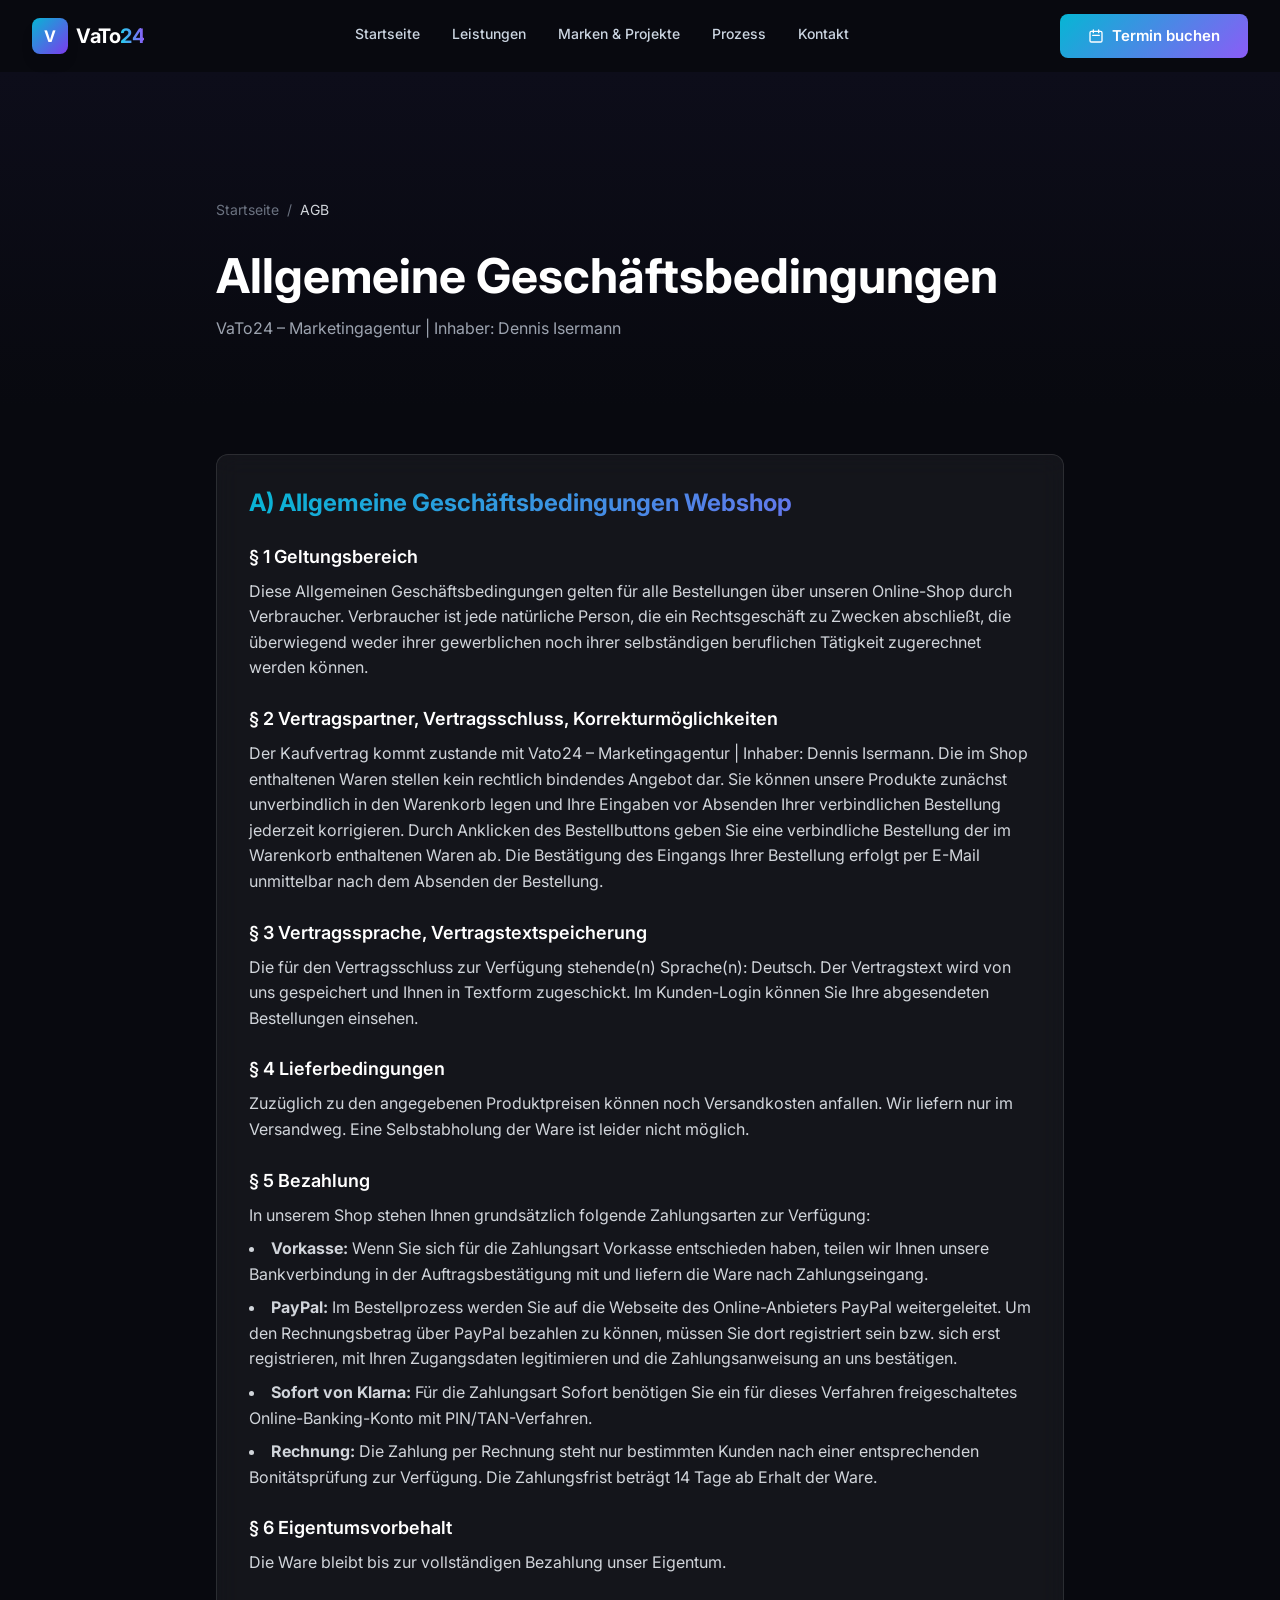
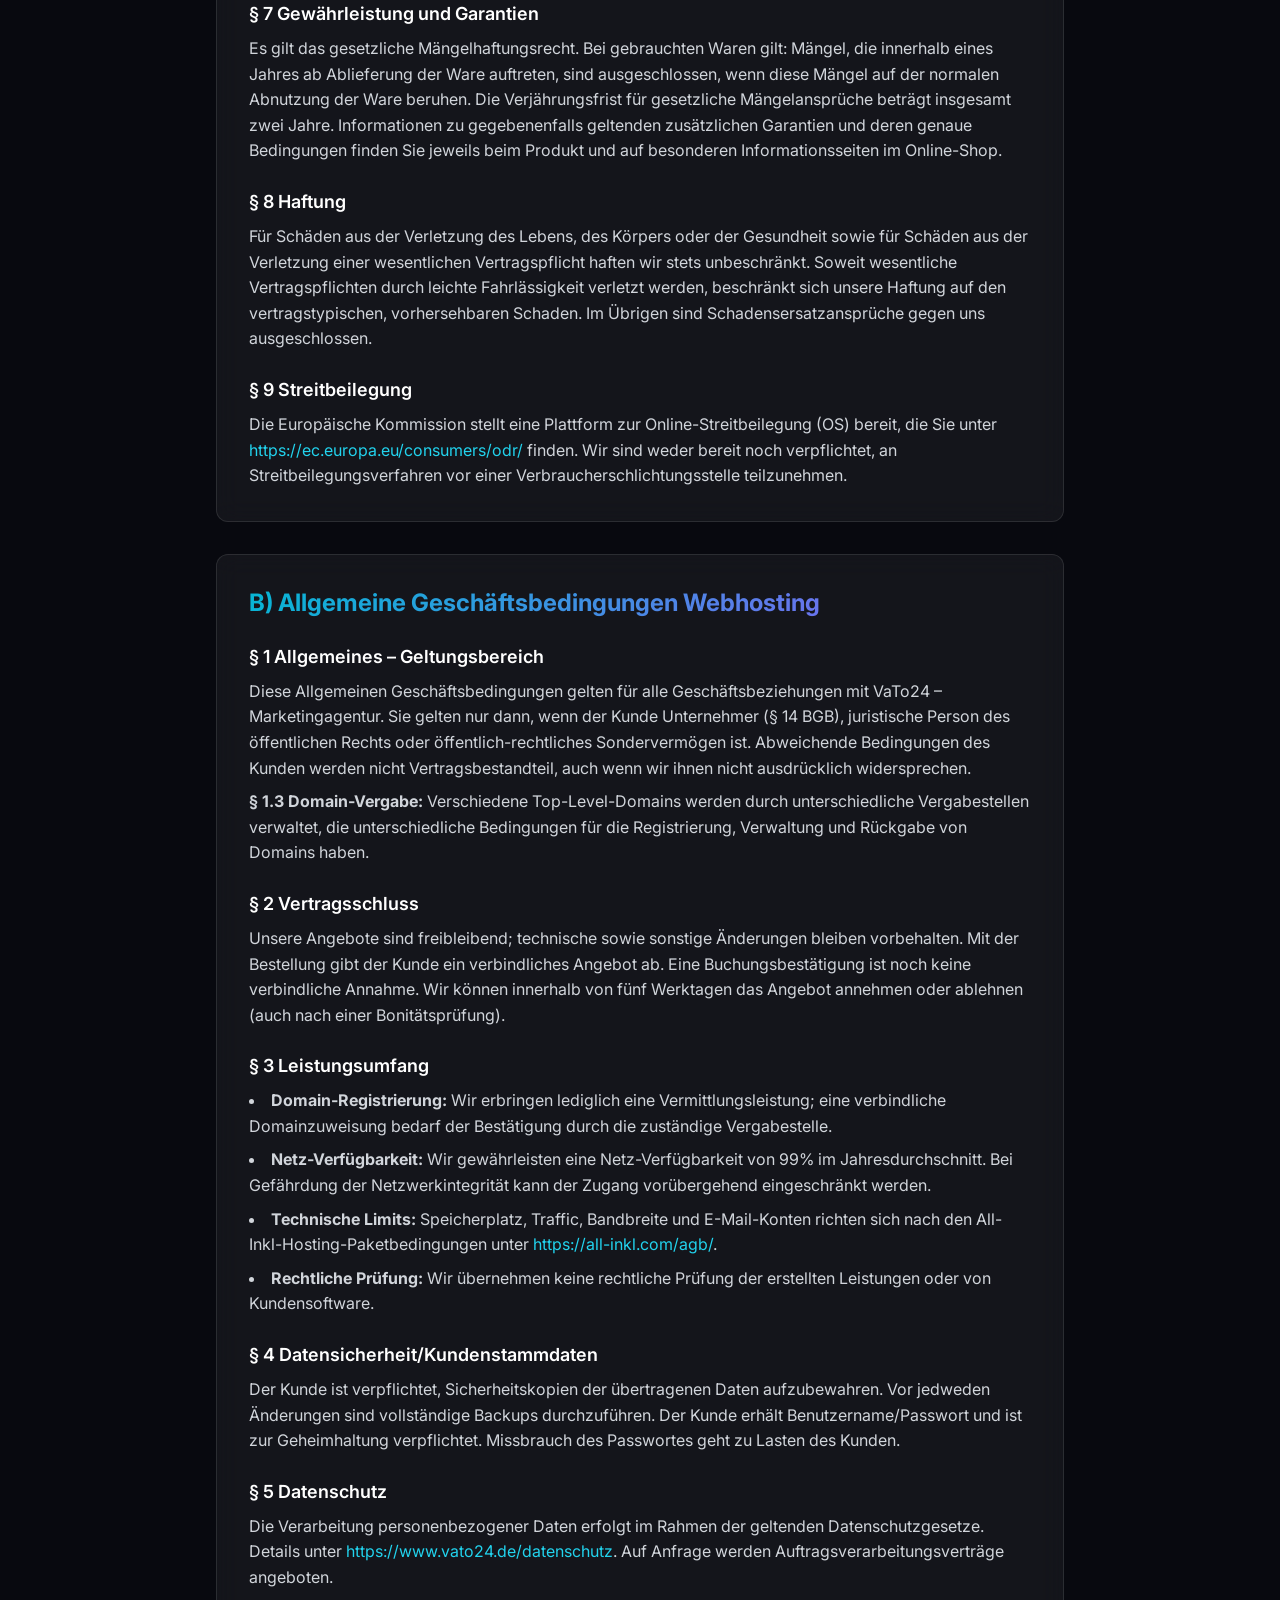
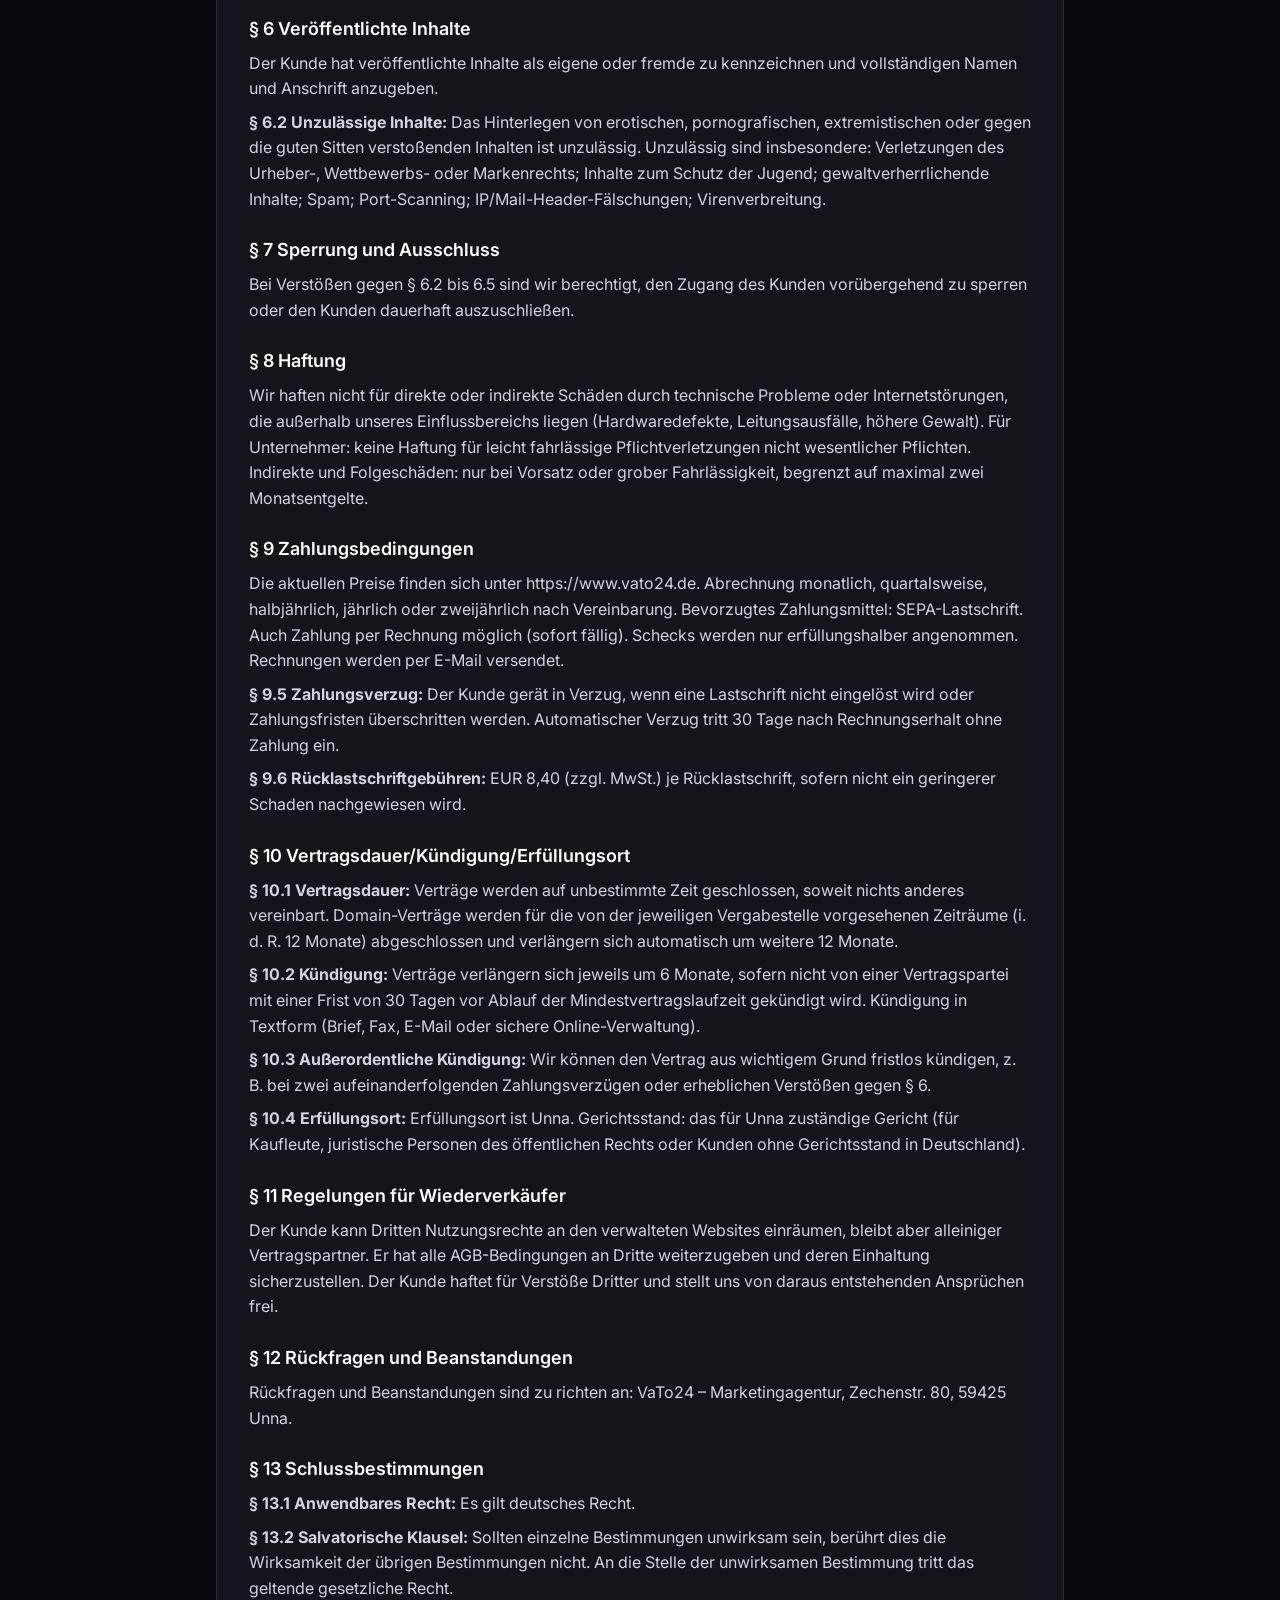
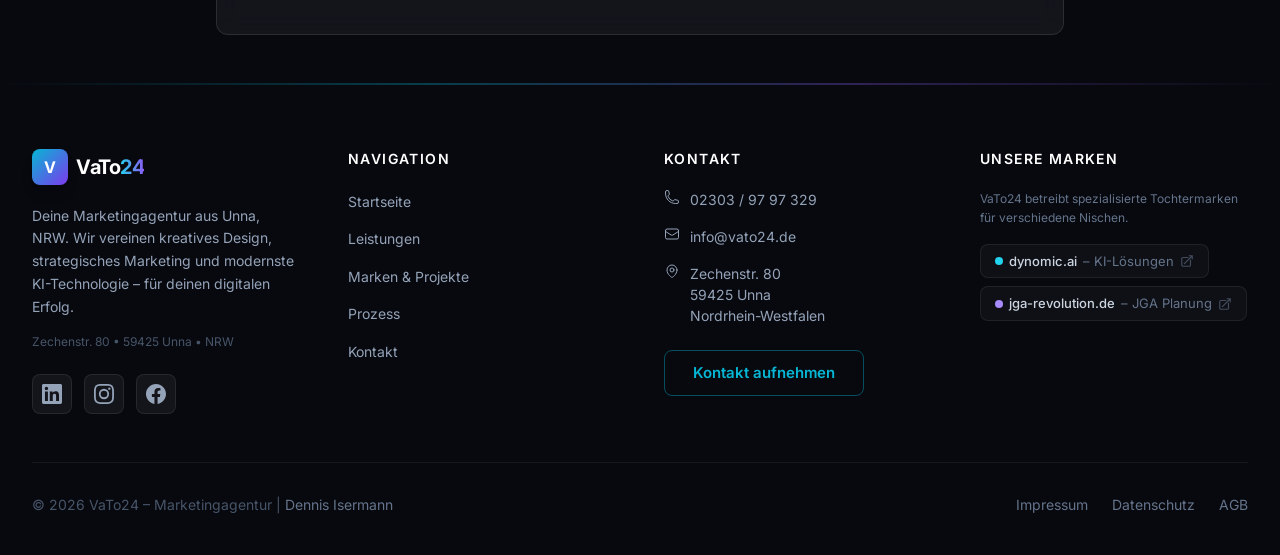
==== agb/index.html @ 45db4ec0 "feat: Images, KI-Trends block, Projekte page, Nova CMS v1.0 - Added Pexels video + photos throughout" ====
<!DOCTYPE html>
<html lang="de" class="scroll-smooth">
<head>
  <meta charset="UTF-8" />
  <meta name="viewport" content="width=device-width, initial-scale=1.0" />
  <title>AGB | VaTo24 – Marketingagentur Unna</title>
  <meta name="description" content="Allgemeine Geschäftsbedingungen der VaTo24 – Marketingagentur für Webshop und Webhosting-Leistungen." />
  <meta name="robots" content="noindex, follow" />
  <link rel="preconnect" href="https://fonts.googleapis.com" />
  <link href="https://fonts.googleapis.com/css2?family=Inter:wght@300;400;500;600;700;800;900&display=swap" rel="stylesheet" />
  <script type="module" crossorigin src="/assets/footer-BQktf09y.js"></script>
  <script type="module" crossorigin src="/assets/animations-CetyjiHi.js"></script>
  <script type="module" crossorigin src="/assets/legal-BomEcgZE.js"></script>
  <link rel="stylesheet" crossorigin href="/assets/footer-BLXXtZV3.css">
</head>
<body class="bg-[#08090f] text-white font-inter antialiased">

  <div id="site-header"></div>

  <main>
    <section class="pt-32 pb-16 bg-gradient-to-b from-[#0d0d1a] to-[#08090f]">
      <div class="max-w-4xl mx-auto px-4 sm:px-6">
        <nav class="flex items-center gap-2 text-sm text-gray-500 mb-8">
          <a href="/" class="hover:text-cyan-400 transition-colors">Startseite</a>
          <span>/</span>
          <span class="text-gray-300">AGB</span>
        </nav>
        <h1 class="text-4xl md:text-5xl font-bold mb-4">Allgemeine Geschäftsbedingungen</h1>
        <p class="text-gray-400">VaTo24 – Marketingagentur | Inhaber: Dennis Isermann</p>
      </div>
    </section>

    <section class="py-12">
      <div class="max-w-4xl mx-auto px-4 sm:px-6">
        <div class="space-y-8">

          <!-- Webshop AGB -->
          <div class="glass-card rounded-2xl p-8">
            <h2 class="text-2xl font-bold gradient-text mb-6">A) Allgemeine Geschäftsbedingungen Webshop</h2>

            <div class="space-y-6 text-gray-300">
              <div>
                <h3 class="text-lg font-semibold text-white mb-2">§ 1 Geltungsbereich</h3>
                <p>Diese Allgemeinen Geschäftsbedingungen gelten für alle Bestellungen über unseren Online-Shop durch Verbraucher. Verbraucher ist jede natürliche Person, die ein Rechtsgeschäft zu Zwecken abschließt, die überwiegend weder ihrer gewerblichen noch ihrer selbständigen beruflichen Tätigkeit zugerechnet werden können.</p>
              </div>

              <div>
                <h3 class="text-lg font-semibold text-white mb-2">§ 2 Vertragspartner, Vertragsschluss, Korrekturmöglichkeiten</h3>
                <p>Der Kaufvertrag kommt zustande mit Vato24 – Marketingagentur | Inhaber: Dennis Isermann. Die im Shop enthaltenen Waren stellen kein rechtlich bindendes Angebot dar. Sie können unsere Produkte zunächst unverbindlich in den Warenkorb legen und Ihre Eingaben vor Absenden Ihrer verbindlichen Bestellung jederzeit korrigieren. Durch Anklicken des Bestellbuttons geben Sie eine verbindliche Bestellung der im Warenkorb enthaltenen Waren ab. Die Bestätigung des Eingangs Ihrer Bestellung erfolgt per E-Mail unmittelbar nach dem Absenden der Bestellung.</p>
              </div>

              <div>
                <h3 class="text-lg font-semibold text-white mb-2">§ 3 Vertragssprache, Vertragstextspeicherung</h3>
                <p>Die für den Vertragsschluss zur Verfügung stehende(n) Sprache(n): Deutsch. Der Vertragstext wird von uns gespeichert und Ihnen in Textform zugeschickt. Im Kunden-Login können Sie Ihre abgesendeten Bestellungen einsehen.</p>
              </div>

              <div>
                <h3 class="text-lg font-semibold text-white mb-2">§ 4 Lieferbedingungen</h3>
                <p>Zuzüglich zu den angegebenen Produktpreisen können noch Versandkosten anfallen. Wir liefern nur im Versandweg. Eine Selbstabholung der Ware ist leider nicht möglich.</p>
              </div>

              <div>
                <h3 class="text-lg font-semibold text-white mb-2">§ 5 Bezahlung</h3>
                <p>In unserem Shop stehen Ihnen grundsätzlich folgende Zahlungsarten zur Verfügung:</p>
                <ul class="mt-2 space-y-2 list-disc list-inside">
                  <li><strong>Vorkasse:</strong> Wenn Sie sich für die Zahlungsart Vorkasse entschieden haben, teilen wir Ihnen unsere Bankverbindung in der Auftragsbestätigung mit und liefern die Ware nach Zahlungseingang.</li>
                  <li><strong>PayPal:</strong> Im Bestellprozess werden Sie auf die Webseite des Online-Anbieters PayPal weitergeleitet. Um den Rechnungsbetrag über PayPal bezahlen zu können, müssen Sie dort registriert sein bzw. sich erst registrieren, mit Ihren Zugangsdaten legitimieren und die Zahlungsanweisung an uns bestätigen.</li>
                  <li><strong>Sofort von Klarna:</strong> Für die Zahlungsart Sofort benötigen Sie ein für dieses Verfahren freigeschaltetes Online-Banking-Konto mit PIN/TAN-Verfahren.</li>
                  <li><strong>Rechnung:</strong> Die Zahlung per Rechnung steht nur bestimmten Kunden nach einer entsprechenden Bonitätsprüfung zur Verfügung. Die Zahlungsfrist beträgt 14 Tage ab Erhalt der Ware.</li>
                </ul>
              </div>

              <div>
                <h3 class="text-lg font-semibold text-white mb-2">§ 6 Eigentumsvorbehalt</h3>
                <p>Die Ware bleibt bis zur vollständigen Bezahlung unser Eigentum.</p>
              </div>

              <div>
                <h3 class="text-lg font-semibold text-white mb-2">§ 7 Gewährleistung und Garantien</h3>
                <p>Es gilt das gesetzliche Mängelhaftungsrecht. Bei gebrauchten Waren gilt: Mängel, die innerhalb eines Jahres ab Ablieferung der Ware auftreten, sind ausgeschlossen, wenn diese Mängel auf der normalen Abnutzung der Ware beruhen. Die Verjährungsfrist für gesetzliche Mängelansprüche beträgt insgesamt zwei Jahre. Informationen zu gegebenenfalls geltenden zusätzlichen Garantien und deren genaue Bedingungen finden Sie jeweils beim Produkt und auf besonderen Informationsseiten im Online-Shop.</p>
              </div>

              <div>
                <h3 class="text-lg font-semibold text-white mb-2">§ 8 Haftung</h3>
                <p>Für Schäden aus der Verletzung des Lebens, des Körpers oder der Gesundheit sowie für Schäden aus der Verletzung einer wesentlichen Vertragspflicht haften wir stets unbeschränkt. Soweit wesentliche Vertragspflichten durch leichte Fahrlässigkeit verletzt werden, beschränkt sich unsere Haftung auf den vertragstypischen, vorhersehbaren Schaden. Im Übrigen sind Schadensersatzansprüche gegen uns ausgeschlossen.</p>
              </div>

              <div>
                <h3 class="text-lg font-semibold text-white mb-2">§ 9 Streitbeilegung</h3>
                <p>Die Europäische Kommission stellt eine Plattform zur Online-Streitbeilegung (OS) bereit, die Sie unter <a href="https://ec.europa.eu/consumers/odr/" class="text-cyan-400 hover:underline" target="_blank" rel="noopener">https://ec.europa.eu/consumers/odr/</a> finden. Wir sind weder bereit noch verpflichtet, an Streitbeilegungsverfahren vor einer Verbraucherschlichtungsstelle teilzunehmen.</p>
              </div>
            </div>
          </div>

          <!-- Webhosting AGB -->
          <div class="glass-card rounded-2xl p-8">
            <h2 class="text-2xl font-bold gradient-text mb-6">B) Allgemeine Geschäftsbedingungen Webhosting</h2>

            <div class="space-y-6 text-gray-300">
              <div>
                <h3 class="text-lg font-semibold text-white mb-2">§ 1 Allgemeines – Geltungsbereich</h3>
                <p>Diese Allgemeinen Geschäftsbedingungen gelten für alle Geschäftsbeziehungen mit VaTo24 – Marketingagentur. Sie gelten nur dann, wenn der Kunde Unternehmer (§ 14 BGB), juristische Person des öffentlichen Rechts oder öffentlich-rechtliches Sondervermögen ist. Abweichende Bedingungen des Kunden werden nicht Vertragsbestandteil, auch wenn wir ihnen nicht ausdrücklich widersprechen.</p>
                <p class="mt-2"><strong>§ 1.3 Domain-Vergabe:</strong> Verschiedene Top-Level-Domains werden durch unterschiedliche Vergabestellen verwaltet, die unterschiedliche Bedingungen für die Registrierung, Verwaltung und Rückgabe von Domains haben.</p>
              </div>

              <div>
                <h3 class="text-lg font-semibold text-white mb-2">§ 2 Vertragsschluss</h3>
                <p>Unsere Angebote sind freibleibend; technische sowie sonstige Änderungen bleiben vorbehalten. Mit der Bestellung gibt der Kunde ein verbindliches Angebot ab. Eine Buchungsbestätigung ist noch keine verbindliche Annahme. Wir können innerhalb von fünf Werktagen das Angebot annehmen oder ablehnen (auch nach einer Bonitätsprüfung).</p>
              </div>

              <div>
                <h3 class="text-lg font-semibold text-white mb-2">§ 3 Leistungsumfang</h3>
                <ul class="space-y-2 list-disc list-inside">
                  <li><strong>Domain-Registrierung:</strong> Wir erbringen lediglich eine Vermittlungsleistung; eine verbindliche Domainzuweisung bedarf der Bestätigung durch die zuständige Vergabestelle.</li>
                  <li><strong>Netz-Verfügbarkeit:</strong> Wir gewährleisten eine Netz-Verfügbarkeit von 99% im Jahresdurchschnitt. Bei Gefährdung der Netzwerkintegrität kann der Zugang vorübergehend eingeschränkt werden.</li>
                  <li><strong>Technische Limits:</strong> Speicherplatz, Traffic, Bandbreite und E-Mail-Konten richten sich nach den All-Inkl-Hosting-Paketbedingungen unter <a href="https://all-inkl.com/agb/" class="text-cyan-400 hover:underline" target="_blank" rel="noopener">https://all-inkl.com/agb/</a>.</li>
                  <li><strong>Rechtliche Prüfung:</strong> Wir übernehmen keine rechtliche Prüfung der erstellten Leistungen oder von Kundensoftware.</li>
                </ul>
              </div>

              <div>
                <h3 class="text-lg font-semibold text-white mb-2">§ 4 Datensicherheit/Kundenstammdaten</h3>
                <p>Der Kunde ist verpflichtet, Sicherheitskopien der übertragenen Daten aufzubewahren. Vor jedweden Änderungen sind vollständige Backups durchzuführen. Der Kunde erhält Benutzername/Passwort und ist zur Geheimhaltung verpflichtet. Missbrauch des Passwortes geht zu Lasten des Kunden.</p>
              </div>

              <div>
                <h3 class="text-lg font-semibold text-white mb-2">§ 5 Datenschutz</h3>
                <p>Die Verarbeitung personenbezogener Daten erfolgt im Rahmen der geltenden Datenschutzgesetze. Details unter <a href="/datenschutz/" class="text-cyan-400 hover:underline">https://www.vato24.de/datenschutz</a>. Auf Anfrage werden Auftragsverarbeitungsverträge angeboten.</p>
              </div>

              <div>
                <h3 class="text-lg font-semibold text-white mb-2">§ 6 Veröffentlichte Inhalte</h3>
                <p>Der Kunde hat veröffentlichte Inhalte als eigene oder fremde zu kennzeichnen und vollständigen Namen und Anschrift anzugeben.</p>
                <p class="mt-2"><strong>§ 6.2 Unzulässige Inhalte:</strong> Das Hinterlegen von erotischen, pornografischen, extremistischen oder gegen die guten Sitten verstoßenden Inhalten ist unzulässig. Unzulässig sind insbesondere: Verletzungen des Urheber-, Wettbewerbs- oder Markenrechts; Inhalte zum Schutz der Jugend; gewaltverherrlichende Inhalte; Spam; Port-Scanning; IP/Mail-Header-Fälschungen; Virenverbreitung.</p>
              </div>

              <div>
                <h3 class="text-lg font-semibold text-white mb-2">§ 7 Sperrung und Ausschluss</h3>
                <p>Bei Verstößen gegen § 6.2 bis 6.5 sind wir berechtigt, den Zugang des Kunden vorübergehend zu sperren oder den Kunden dauerhaft auszuschließen.</p>
              </div>

              <div>
                <h3 class="text-lg font-semibold text-white mb-2">§ 8 Haftung</h3>
                <p>Wir haften nicht für direkte oder indirekte Schäden durch technische Probleme oder Internetstörungen, die außerhalb unseres Einflussbereichs liegen (Hardwaredefekte, Leitungsausfälle, höhere Gewalt). Für Unternehmer: keine Haftung für leicht fahrlässige Pflichtverletzungen nicht wesentlicher Pflichten. Indirekte und Folgeschäden: nur bei Vorsatz oder grober Fahrlässigkeit, begrenzt auf maximal zwei Monatsentgelte.</p>
              </div>

              <div>
                <h3 class="text-lg font-semibold text-white mb-2">§ 9 Zahlungsbedingungen</h3>
                <p>Die aktuellen Preise finden sich unter https://www.vato24.de. Abrechnung monatlich, quartalsweise, halbjährlich, jährlich oder zweijährlich nach Vereinbarung. Bevorzugtes Zahlungsmittel: SEPA-Lastschrift. Auch Zahlung per Rechnung möglich (sofort fällig). Schecks werden nur erfüllungshalber angenommen. Rechnungen werden per E-Mail versendet.</p>
                <p class="mt-2"><strong>§ 9.5 Zahlungsverzug:</strong> Der Kunde gerät in Verzug, wenn eine Lastschrift nicht eingelöst wird oder Zahlungsfristen überschritten werden. Automatischer Verzug tritt 30 Tage nach Rechnungserhalt ohne Zahlung ein.</p>
                <p class="mt-2"><strong>§ 9.6 Rücklastschriftgebühren:</strong> EUR 8,40 (zzgl. MwSt.) je Rücklastschrift, sofern nicht ein geringerer Schaden nachgewiesen wird.</p>
              </div>

              <div>
                <h3 class="text-lg font-semibold text-white mb-2">§ 10 Vertragsdauer/Kündigung/Erfüllungsort</h3>
                <p><strong>§ 10.1 Vertragsdauer:</strong> Verträge werden auf unbestimmte Zeit geschlossen, soweit nichts anderes vereinbart. Domain-Verträge werden für die von der jeweiligen Vergabestelle vorgesehenen Zeiträume (i. d. R. 12 Monate) abgeschlossen und verlängern sich automatisch um weitere 12 Monate.</p>
                <p class="mt-2"><strong>§ 10.2 Kündigung:</strong> Verträge verlängern sich jeweils um 6 Monate, sofern nicht von einer Vertragspartei mit einer Frist von 30 Tagen vor Ablauf der Mindestvertragslaufzeit gekündigt wird. Kündigung in Textform (Brief, Fax, E-Mail oder sichere Online-Verwaltung).</p>
                <p class="mt-2"><strong>§ 10.3 Außerordentliche Kündigung:</strong> Wir können den Vertrag aus wichtigem Grund fristlos kündigen, z. B. bei zwei aufeinanderfolgenden Zahlungsverzügen oder erheblichen Verstößen gegen § 6.</p>
                <p class="mt-2"><strong>§ 10.4 Erfüllungsort:</strong> Erfüllungsort ist Unna. Gerichtsstand: das für Unna zuständige Gericht (für Kaufleute, juristische Personen des öffentlichen Rechts oder Kunden ohne Gerichtsstand in Deutschland).</p>
              </div>

              <div>
                <h3 class="text-lg font-semibold text-white mb-2">§ 11 Regelungen für Wiederverkäufer</h3>
                <p>Der Kunde kann Dritten Nutzungsrechte an den verwalteten Websites einräumen, bleibt aber alleiniger Vertragspartner. Er hat alle AGB-Bedingungen an Dritte weiterzugeben und deren Einhaltung sicherzustellen. Der Kunde haftet für Verstöße Dritter und stellt uns von daraus entstehenden Ansprüchen frei.</p>
              </div>

              <div>
                <h3 class="text-lg font-semibold text-white mb-2">§ 12 Rückfragen und Beanstandungen</h3>
                <p>Rückfragen und Beanstandungen sind zu richten an: VaTo24 – Marketingagentur, Zechenstr. 80, 59425 Unna.</p>
              </div>

              <div>
                <h3 class="text-lg font-semibold text-white mb-2">§ 13 Schlussbestimmungen</h3>
                <p><strong>§ 13.1 Anwendbares Recht:</strong> Es gilt deutsches Recht.</p>
                <p class="mt-2"><strong>§ 13.2 Salvatorische Klausel:</strong> Sollten einzelne Bestimmungen unwirksam sein, berührt dies die Wirksamkeit der übrigen Bestimmungen nicht. An die Stelle der unwirksamen Bestimmung tritt das geltende gesetzliche Recht.</p>
              </div>
            </div>
          </div>

        </div>
      </div>
    </section>
  </main>

  <div id="site-footer"></div>
</body>
</html>
---- assets/footer-BLXXtZV3.css ----
*,:before,:after{--tw-border-spacing-x: 0;--tw-border-spacing-y: 0;--tw-translate-x: 0;--tw-translate-y: 0;--tw-rotate: 0;--tw-skew-x: 0;--tw-skew-y: 0;--tw-scale-x: 1;--tw-scale-y: 1;--tw-pan-x: ;--tw-pan-y: ;--tw-pinch-zoom: ;--tw-scroll-snap-strictness: proximity;--tw-gradient-from-position: ;--tw-gradient-via-position: ;--tw-gradient-to-position: ;--tw-ordinal: ;--tw-slashed-zero: ;--tw-numeric-figure: ;--tw-numeric-spacing: ;--tw-numeric-fraction: ;--tw-ring-inset: ;--tw-ring-offset-width: 0px;--tw-ring-offset-color: #fff;--tw-ring-color: rgb(59 130 246 / .5);--tw-ring-offset-shadow: 0 0 #0000;--tw-ring-shadow: 0 0 #0000;--tw-shadow: 0 0 #0000;--tw-shadow-colored: 0 0 #0000;--tw-blur: ;--tw-brightness: ;--tw-contrast: ;--tw-grayscale: ;--tw-hue-rotate: ;--tw-invert: ;--tw-saturate: ;--tw-sepia: ;--tw-drop-shadow: ;--tw-backdrop-blur: ;--tw-backdrop-brightness: ;--tw-backdrop-contrast: ;--tw-backdrop-grayscale: ;--tw-backdrop-hue-rotate: ;--tw-backdrop-invert: ;--tw-backdrop-opacity: ;--tw-backdrop-saturate: ;--tw-backdrop-sepia: ;--tw-contain-size: ;--tw-contain-layout: ;--tw-contain-paint: ;--tw-contain-style: }::backdrop{--tw-border-spacing-x: 0;--tw-border-spacing-y: 0;--tw-translate-x: 0;--tw-translate-y: 0;--tw-rotate: 0;--tw-skew-x: 0;--tw-skew-y: 0;--tw-scale-x: 1;--tw-scale-y: 1;--tw-pan-x: ;--tw-pan-y: ;--tw-pinch-zoom: ;--tw-scroll-snap-strictness: proximity;--tw-gradient-from-position: ;--tw-gradient-via-position: ;--tw-gradient-to-position: ;--tw-ordinal: ;--tw-slashed-zero: ;--tw-numeric-figure: ;--tw-numeric-spacing: ;--tw-numeric-fraction: ;--tw-ring-inset: ;--tw-ring-offset-width: 0px;--tw-ring-offset-color: #fff;--tw-ring-color: rgb(59 130 246 / .5);--tw-ring-offset-shadow: 0 0 #0000;--tw-ring-shadow: 0 0 #0000;--tw-shadow: 0 0 #0000;--tw-shadow-colored: 0 0 #0000;--tw-blur: ;--tw-brightness: ;--tw-contrast: ;--tw-grayscale: ;--tw-hue-rotate: ;--tw-invert: ;--tw-saturate: ;--tw-sepia: ;--tw-drop-shadow: ;--tw-backdrop-blur: ;--tw-backdrop-brightness: ;--tw-backdrop-contrast: ;--tw-backdrop-grayscale: ;--tw-backdrop-hue-rotate: ;--tw-backdrop-invert: ;--tw-backdrop-opacity: ;--tw-backdrop-saturate: ;--tw-backdrop-sepia: ;--tw-contain-size: ;--tw-contain-layout: ;--tw-contain-paint: ;--tw-contain-style: }*,:before,:after{box-sizing:border-box;border-width:0;border-style:solid;border-color:#e5e7eb}:before,:after{--tw-content: ""}html,:host{line-height:1.5;-webkit-text-size-adjust:100%;-moz-tab-size:4;-o-tab-size:4;tab-size:4;font-family:ui-sans-serif,system-ui,sans-serif,"Apple Color Emoji","Segoe UI Emoji",Segoe UI Symbol,"Noto Color Emoji";font-feature-settings:normal;font-variation-settings:normal;-webkit-tap-highlight-color:transparent}body{margin:0;line-height:inherit}hr{height:0;color:inherit;border-top-width:1px}abbr:where([title]){-webkit-text-decoration:underline dotted;text-decoration:underline dotted}h1,h2,h3,h4,h5,h6{font-size:inherit;font-weight:inherit}a{color:inherit;text-decoration:inherit}b,strong{font-weight:bolder}code,kbd,samp,pre{font-family:ui-monospace,SFMono-Regular,Menlo,Monaco,Consolas,Liberation Mono,Courier New,monospace;font-feature-settings:normal;font-variation-settings:normal;font-size:1em}small{font-size:80%}sub,sup{font-size:75%;line-height:0;position:relative;vertical-align:baseline}sub{bottom:-.25em}sup{top:-.5em}table{text-indent:0;border-color:inherit;border-collapse:collapse}button,input,optgroup,select,textarea{font-family:inherit;font-feature-settings:inherit;font-variation-settings:inherit;font-size:100%;font-weight:inherit;line-height:inherit;letter-spacing:inherit;color:inherit;margin:0;padding:0}button,select{text-transform:none}button,input:where([type=button]),input:where([type=reset]),input:where([type=submit]){-webkit-appearance:button;background-color:transparent;background-image:none}:-moz-focusring{outline:auto}:-moz-ui-invalid{box-shadow:none}progress{vertical-align:baseline}::-webkit-inner-spin-button,::-webkit-outer-spin-button{height:auto}[type=search]{-webkit-appearance:textfield;outline-offset:-2px}::-webkit-search-decoration{-webkit-appearance:none}::-webkit-file-upload-button{-webkit-appearance:button;font:inherit}summary{display:list-item}blockquote,dl,dd,h1,h2,h3,h4,h5,h6,hr,figure,p,pre{margin:0}fieldset{margin:0;padding:0}legend{padding:0}ol,ul,menu{list-style:none;margin:0;padding:0}dialog{padding:0}textarea{resize:vertical}input::-moz-placeholder,textarea::-moz-placeholder{opacity:1;color:#9ca3af}input::placeholder,textarea::placeholder{opacity:1;color:#9ca3af}button,[role=button]{cursor:pointer}:disabled{cursor:default}img,svg,video,canvas,audio,iframe,embed,object{display:block;vertical-align:middle}img,video{max-width:100%;height:auto}[hidden]:where(:not([hidden=until-found])){display:none}.\!container{width:100%!important}.container{width:100%}@media (min-width: 640px){.\!container{max-width:640px!important}.container{max-width:640px}}@media (min-width: 768px){.\!container{max-width:768px!important}.container{max-width:768px}}@media (min-width: 1024px){.\!container{max-width:1024px!important}.container{max-width:1024px}}@media (min-width: 1280px){.\!container{max-width:1280px!important}.container{max-width:1280px}}@media (min-width: 1536px){.\!container{max-width:1536px!important}.container{max-width:1536px}}.prose{color:var(--tw-prose-body);max-width:65ch}.prose :where(p):not(:where([class~=not-prose],[class~=not-prose] *)){margin-top:1.25em;margin-bottom:1.25em}.prose :where([class~=lead]):not(:where([class~=not-prose],[class~=not-prose] *)){color:var(--tw-prose-lead);font-size:1.25em;line-height:1.6;margin-top:1.2em;margin-bottom:1.2em}.prose :where(a):not(:where([class~=not-prose],[class~=not-prose] *)){color:var(--tw-prose-links);text-decoration:underline;font-weight:500}.prose :where(strong):not(:where([class~=not-prose],[class~=not-prose] *)){color:var(--tw-prose-bold);font-weight:600}.prose :where(a strong):not(:where([class~=not-prose],[class~=not-prose] *)){color:inherit}.prose :where(blockquote strong):not(:where([class~=not-prose],[class~=not-prose] *)){color:inherit}.prose :where(thead th strong):not(:where([class~=not-prose],[class~=not-prose] *)){color:inherit}.prose :where(ol):not(:where([class~=not-prose],[class~=not-prose] *)){list-style-type:decimal;margin-top:1.25em;margin-bottom:1.25em;padding-inline-start:1.625em}.prose :where(ol[type=A]):not(:where([class~=not-prose],[class~=not-prose] *)){list-style-type:upper-alpha}.prose :where(ol[type=a]):not(:where([class~=not-prose],[class~=not-prose] *)){list-style-type:lower-alpha}.prose :where(ol[type=A s]):not(:where([class~=not-prose],[class~=not-prose] *)){list-style-type:upper-alpha}.prose :where(ol[type=a s]):not(:where([class~=not-prose],[class~=not-prose] *)){list-style-type:lower-alpha}.prose :where(ol[type=I]):not(:where([class~=not-prose],[class~=not-prose] *)){list-style-type:upper-roman}.prose :where(ol[type=i]):not(:where([class~=not-prose],[class~=not-prose] *)){list-style-type:lower-roman}.prose :where(ol[type=I s]):not(:where([class~=not-prose],[class~=not-prose] *)){list-style-type:upper-roman}.prose :where(ol[type=i s]):not(:where([class~=not-prose],[class~=not-prose] *)){list-style-type:lower-roman}.prose :where(ol[type="1"]):not(:where([class~=not-prose],[class~=not-prose] *)){list-style-type:decimal}.prose :where(ul):not(:where([class~=not-prose],[class~=not-prose] *)){list-style-type:disc;margin-top:1.25em;margin-bottom:1.25em;padding-inline-start:1.625em}.prose :where(ol>li):not(:where([class~=not-prose],[class~=not-prose] *))::marker{font-weight:400;color:var(--tw-prose-counters)}.prose :where(ul>li):not(:where([class~=not-prose],[class~=not-prose] *))::marker{color:var(--tw-prose-bullets)}.prose :where(dt):not(:where([class~=not-prose],[class~=not-prose] *)){color:var(--tw-prose-headings);font-weight:600;margin-top:1.25em}.prose :where(hr):not(:where([class~=not-prose],[class~=not-prose] *)){border-color:var(--tw-prose-hr);border-top-width:1px;margin-top:3em;margin-bottom:3em}.prose :where(blockquote):not(:where([class~=not-prose],[class~=not-prose] *)){font-weight:500;font-style:italic;color:var(--tw-prose-quotes);border-inline-start-width:.25rem;border-inline-start-color:var(--tw-prose-quote-borders);quotes:"“""”""‘""’";margin-top:1.6em;margin-bottom:1.6em;padding-inline-start:1em}.prose :where(blockquote p:first-of-type):not(:where([class~=not-prose],[class~=not-prose] *)):before{content:open-quote}.prose :where(blockquote p:last-of-type):not(:where([class~=not-prose],[class~=not-prose] *)):after{content:close-quote}.prose :where(h1):not(:where([class~=not-prose],[class~=not-prose] *)){color:var(--tw-prose-headings);font-weight:800;font-size:2.25em;margin-top:0;margin-bottom:.8888889em;line-height:1.1111111}.prose :where(h1 strong):not(:where([class~=not-prose],[class~=not-prose] *)){font-weight:900;color:inherit}.prose :where(h2):not(:where([class~=not-prose],[class~=not-prose] *)){color:var(--tw-prose-headings);font-weight:700;font-size:1.5em;margin-top:2em;margin-bottom:1em;line-height:1.3333333}.prose :where(h2 strong):not(:where([class~=not-prose],[class~=not-prose] *)){font-weight:800;color:inherit}.prose :where(h3):not(:where([class~=not-prose],[class~=not-prose] *)){color:var(--tw-prose-headings);font-weight:600;font-size:1.25em;margin-top:1.6em;margin-bottom:.6em;line-height:1.6}.prose :where(h3 strong):not(:where([class~=not-prose],[class~=not-prose] *)){font-weight:700;color:inherit}.prose :where(h4):not(:where([class~=not-prose],[class~=not-prose] *)){color:var(--tw-prose-headings);font-weight:600;margin-top:1.5em;margin-bottom:.5em;line-height:1.5}.prose :where(h4 strong):not(:where([class~=not-prose],[class~=not-prose] *)){font-weight:700;color:inherit}.prose :where(img):not(:where([class~=not-prose],[class~=not-prose] *)){margin-top:2em;margin-bottom:2em}.prose :where(picture):not(:where([class~=not-prose],[class~=not-prose] *)){display:block;margin-top:2em;margin-bottom:2em}.prose :where(video):not(:where([class~=not-prose],[class~=not-prose] *)){margin-top:2em;margin-bottom:2em}.prose :where(kbd):not(:where([class~=not-prose],[class~=not-prose] *)){font-weight:500;font-family:inherit;color:var(--tw-prose-kbd);box-shadow:0 0 0 1px var(--tw-prose-kbd-shadows),0 3px 0 var(--tw-prose-kbd-shadows);font-size:.875em;border-radius:.3125rem;padding-top:.1875em;padding-inline-end:.375em;padding-bottom:.1875em;padding-inline-start:.375em}.prose :where(code):not(:where([class~=not-prose],[class~=not-prose] *)){color:var(--tw-prose-code);font-weight:600;font-size:.875em}.prose :where(code):not(:where([class~=not-prose],[class~=not-prose] *)):before{content:"`"}.prose :where(code):not(:where([class~=not-prose],[class~=not-prose] *)):after{content:"`"}.prose :where(a code):not(:where([class~=not-prose],[class~=not-prose] *)){color:inherit}.prose :where(h1 code):not(:where([class~=not-prose],[class~=not-prose] *)){color:inherit}.prose :where(h2 code):not(:where([class~=not-prose],[class~=not-prose] *)){color:inherit;font-size:.875em}.prose :where(h3 code):not(:where([class~=not-prose],[class~=not-prose] *)){color:inherit;font-size:.9em}.prose :where(h4 code):not(:where([class~=not-prose],[class~=not-prose] *)){color:inherit}.prose :where(blockquote code):not(:where([class~=not-prose],[class~=not-prose] *)){color:inherit}.prose :where(thead th code):not(:where([class~=not-prose],[class~=not-prose] *)){color:inherit}.prose :where(pre):not(:where([class~=not-prose],[class~=not-prose] *)){color:var(--tw-prose-pre-code);background-color:var(--tw-prose-pre-bg);overflow-x:auto;font-weight:400;font-size:.875em;line-height:1.7142857;margin-top:1.7142857em;margin-bottom:1.7142857em;border-radius:.375rem;padding-top:.8571429em;padding-inline-end:1.1428571em;padding-bottom:.8571429em;padding-inline-start:1.1428571em}.prose :where(pre code):not(:where([class~=not-prose],[class~=not-prose] *)){background-color:transparent;border-width:0;border-radius:0;padding:0;font-weight:inherit;color:inherit;font-size:inherit;font-family:inherit;line-height:inherit}.prose :where(pre code):not(:where([class~=not-prose],[class~=not-prose] *)):before{content:none}.prose :where(pre code):not(:where([class~=not-prose],[class~=not-prose] *)):after{content:none}.prose :where(table):not(:where([class~=not-prose],[class~=not-prose] *)){width:100%;table-layout:auto;margin-top:2em;margin-bottom:2em;font-size:.875em;line-height:1.7142857}.prose :where(thead):not(:where([class~=not-prose],[class~=not-prose] *)){border-bottom-width:1px;border-bottom-color:var(--tw-prose-th-borders)}.prose :where(thead th):not(:where([class~=not-prose],[class~=not-prose] *)){color:var(--tw-prose-headings);font-weight:600;vertical-align:bottom;padding-inline-end:.5714286em;padding-bottom:.5714286em;padding-inline-start:.5714286em}.prose :where(tbody tr):not(:where([class~=not-prose],[class~=not-prose] *)){border-bottom-width:1px;border-bottom-color:var(--tw-prose-td-borders)}.prose :where(tbody tr:last-child):not(:where([class~=not-prose],[class~=not-prose] *)){border-bottom-width:0}.prose :where(tbody td):not(:where([class~=not-prose],[class~=not-prose] *)){vertical-align:baseline}.prose :where(tfoot):not(:where([class~=not-prose],[class~=not-prose] *)){border-top-width:1px;border-top-color:var(--tw-prose-th-borders)}.prose :where(tfoot td):not(:where([class~=not-prose],[class~=not-prose] *)){vertical-align:top}.prose :where(th,td):not(:where([class~=not-prose],[class~=not-prose] *)){text-align:start}.prose :where(figure>*):not(:where([class~=not-prose],[class~=not-prose] *)){margin-top:0;margin-bottom:0}.prose :where(figcaption):not(:where([class~=not-prose],[class~=not-prose] *)){color:var(--tw-prose-captions);font-size:.875em;line-height:1.4285714;margin-top:.8571429em}.prose{--tw-prose-body: #374151;--tw-prose-headings: #111827;--tw-prose-lead: #4b5563;--tw-prose-links: #111827;--tw-prose-bold: #111827;--tw-prose-counters: #6b7280;--tw-prose-bullets: #d1d5db;--tw-prose-hr: #e5e7eb;--tw-prose-quotes: #111827;--tw-prose-quote-borders: #e5e7eb;--tw-prose-captions: #6b7280;--tw-prose-kbd: #111827;--tw-prose-kbd-shadows: rgb(17 24 39 / 10%);--tw-prose-code: #111827;--tw-prose-pre-code: #e5e7eb;--tw-prose-pre-bg: #1f2937;--tw-prose-th-borders: #d1d5db;--tw-prose-td-borders: #e5e7eb;--tw-prose-invert-body: #d1d5db;--tw-prose-invert-headings: #fff;--tw-prose-invert-lead: #9ca3af;--tw-prose-invert-links: #fff;--tw-prose-invert-bold: #fff;--tw-prose-invert-counters: #9ca3af;--tw-prose-invert-bullets: #4b5563;--tw-prose-invert-hr: #374151;--tw-prose-invert-quotes: #f3f4f6;--tw-prose-invert-quote-borders: #374151;--tw-prose-invert-captions: #9ca3af;--tw-prose-invert-kbd: #fff;--tw-prose-invert-kbd-shadows: rgb(255 255 255 / 10%);--tw-prose-invert-code: #fff;--tw-prose-invert-pre-code: #d1d5db;--tw-prose-invert-pre-bg: rgb(0 0 0 / 50%);--tw-prose-invert-th-borders: #4b5563;--tw-prose-invert-td-borders: #374151;font-size:1rem;line-height:1.75}.prose :where(picture>img):not(:where([class~=not-prose],[class~=not-prose] *)){margin-top:0;margin-bottom:0}.prose :where(li):not(:where([class~=not-prose],[class~=not-prose] *)){margin-top:.5em;margin-bottom:.5em}.prose :where(ol>li):not(:where([class~=not-prose],[class~=not-prose] *)){padding-inline-start:.375em}.prose :where(ul>li):not(:where([class~=not-prose],[class~=not-prose] *)){padding-inline-start:.375em}.prose :where(.prose>ul>li p):not(:where([class~=not-prose],[class~=not-prose] *)){margin-top:.75em;margin-bottom:.75em}.prose :where(.prose>ul>li>p:first-child):not(:where([class~=not-prose],[class~=not-prose] *)){margin-top:1.25em}.prose :where(.prose>ul>li>p:last-child):not(:where([class~=not-prose],[class~=not-prose] *)){margin-bottom:1.25em}.prose :where(.prose>ol>li>p:first-child):not(:where([class~=not-prose],[class~=not-prose] *)){margin-top:1.25em}.prose :where(.prose>ol>li>p:last-child):not(:where([class~=not-prose],[class~=not-prose] *)){margin-bottom:1.25em}.prose :where(ul ul,ul ol,ol ul,ol ol):not(:where([class~=not-prose],[class~=not-prose] *)){margin-top:.75em;margin-bottom:.75em}.prose :where(dl):not(:where([class~=not-prose],[class~=not-prose] *)){margin-top:1.25em;margin-bottom:1.25em}.prose :where(dd):not(:where([class~=not-prose],[class~=not-prose] *)){margin-top:.5em;padding-inline-start:1.625em}.prose :where(hr+*):not(:where([class~=not-prose],[class~=not-prose] *)){margin-top:0}.prose :where(h2+*):not(:where([class~=not-prose],[class~=not-prose] *)){margin-top:0}.prose :where(h3+*):not(:where([class~=not-prose],[class~=not-prose] *)){margin-top:0}.prose :where(h4+*):not(:where([class~=not-prose],[class~=not-prose] *)){margin-top:0}.prose :where(thead th:first-child):not(:where([class~=not-prose],[class~=not-prose] *)){padding-inline-start:0}.prose :where(thead th:last-child):not(:where([class~=not-prose],[class~=not-prose] *)){padding-inline-end:0}.prose :where(tbody td,tfoot td):not(:where([class~=not-prose],[class~=not-prose] *)){padding-top:.5714286em;padding-inline-end:.5714286em;padding-bottom:.5714286em;padding-inline-start:.5714286em}.prose :where(tbody td:first-child,tfoot td:first-child):not(:where([class~=not-prose],[class~=not-prose] *)){padding-inline-start:0}.prose :where(tbody td:last-child,tfoot td:last-child):not(:where([class~=not-prose],[class~=not-prose] *)){padding-inline-end:0}.prose :where(figure):not(:where([class~=not-prose],[class~=not-prose] *)){margin-top:2em;margin-bottom:2em}.prose :where(.prose>:first-child):not(:where([class~=not-prose],[class~=not-prose] *)){margin-top:0}.prose :where(.prose>:last-child):not(:where([class~=not-prose],[class~=not-prose] *)){margin-bottom:0}.prose-lg{font-size:1.125rem;line-height:1.7777778}.prose-lg :where(p):not(:where([class~=not-prose],[class~=not-prose] *)){margin-top:1.3333333em;margin-bottom:1.3333333em}.prose-lg :where([class~=lead]):not(:where([class~=not-prose],[class~=not-prose] *)){font-size:1.2222222em;line-height:1.4545455;margin-top:1.0909091em;margin-bottom:1.0909091em}.prose-lg :where(blockquote):not(:where([class~=not-prose],[class~=not-prose] *)){margin-top:1.6666667em;margin-bottom:1.6666667em;padding-inline-start:1em}.prose-lg :where(h1):not(:where([class~=not-prose],[class~=not-prose] *)){font-size:2.6666667em;margin-top:0;margin-bottom:.8333333em;line-height:1}.prose-lg :where(h2):not(:where([class~=not-prose],[class~=not-prose] *)){font-size:1.6666667em;margin-top:1.8666667em;margin-bottom:1.0666667em;line-height:1.3333333}.prose-lg :where(h3):not(:where([class~=not-prose],[class~=not-prose] *)){font-size:1.3333333em;margin-top:1.6666667em;margin-bottom:.6666667em;line-height:1.5}.prose-lg :where(h4):not(:where([class~=not-prose],[class~=not-prose] *)){margin-top:1.7777778em;margin-bottom:.4444444em;line-height:1.5555556}.prose-lg :where(img):not(:where([class~=not-prose],[class~=not-prose] *)){margin-top:1.7777778em;margin-bottom:1.7777778em}.prose-lg :where(picture):not(:where([class~=not-prose],[class~=not-prose] *)){margin-top:1.7777778em;margin-bottom:1.7777778em}.prose-lg :where(picture>img):not(:where([class~=not-prose],[class~=not-prose] *)){margin-top:0;margin-bottom:0}.prose-lg :where(video):not(:where([class~=not-prose],[class~=not-prose] *)){margin-top:1.7777778em;margin-bottom:1.7777778em}.prose-lg :where(kbd):not(:where([class~=not-prose],[class~=not-prose] *)){font-size:.8888889em;border-radius:.3125rem;padding-top:.2222222em;padding-inline-end:.4444444em;padding-bottom:.2222222em;padding-inline-start:.4444444em}.prose-lg :where(code):not(:where([class~=not-prose],[class~=not-prose] *)){font-size:.8888889em}.prose-lg :where(h2 code):not(:where([class~=not-prose],[class~=not-prose] *)){font-size:.8666667em}.prose-lg :where(h3 code):not(:where([class~=not-prose],[class~=not-prose] *)){font-size:.875em}.prose-lg :where(pre):not(:where([class~=not-prose],[class~=not-prose] *)){font-size:.8888889em;line-height:1.75;margin-top:2em;margin-bottom:2em;border-radius:.375rem;padding-top:1em;padding-inline-end:1.5em;padding-bottom:1em;padding-inline-start:1.5em}.prose-lg :where(ol):not(:where([class~=not-prose],[class~=not-prose] *)){margin-top:1.3333333em;margin-bottom:1.3333333em;padding-inline-start:1.5555556em}.prose-lg :where(ul):not(:where([class~=not-prose],[class~=not-prose] *)){margin-top:1.3333333em;margin-bottom:1.3333333em;padding-inline-start:1.5555556em}.prose-lg :where(li):not(:where([class~=not-prose],[class~=not-prose] *)){margin-top:.6666667em;margin-bottom:.6666667em}.prose-lg :where(ol>li):not(:where([class~=not-prose],[class~=not-prose] *)){padding-inline-start:.4444444em}.prose-lg :where(ul>li):not(:where([class~=not-prose],[class~=not-prose] *)){padding-inline-start:.4444444em}.prose-lg :where(.prose-lg>ul>li p):not(:where([class~=not-prose],[class~=not-prose] *)){margin-top:.8888889em;margin-bottom:.8888889em}.prose-lg :where(.prose-lg>ul>li>p:first-child):not(:where([class~=not-prose],[class~=not-prose] *)){margin-top:1.3333333em}.prose-lg :where(.prose-lg>ul>li>p:last-child):not(:where([class~=not-prose],[class~=not-prose] *)){margin-bottom:1.3333333em}.prose-lg :where(.prose-lg>ol>li>p:first-child):not(:where([class~=not-prose],[class~=not-prose] *)){margin-top:1.3333333em}.prose-lg :where(.prose-lg>ol>li>p:last-child):not(:where([class~=not-prose],[class~=not-prose] *)){margin-bottom:1.3333333em}.prose-lg :where(ul ul,ul ol,ol ul,ol ol):not(:where([class~=not-prose],[class~=not-prose] *)){margin-top:.8888889em;margin-bottom:.8888889em}.prose-lg :where(dl):not(:where([class~=not-prose],[class~=not-prose] *)){margin-top:1.3333333em;margin-bottom:1.3333333em}.prose-lg :where(dt):not(:where([class~=not-prose],[class~=not-prose] *)){margin-top:1.3333333em}.prose-lg :where(dd):not(:where([class~=not-prose],[class~=not-prose] *)){margin-top:.6666667em;padding-inline-start:1.5555556em}.prose-lg :where(hr):not(:where([class~=not-prose],[class~=not-prose] *)){margin-top:3.1111111em;margin-bottom:3.1111111em}.prose-lg :where(hr+*):not(:where([class~=not-prose],[class~=not-prose] *)){margin-top:0}.prose-lg :where(h2+*):not(:where([class~=not-prose],[class~=not-prose] *)){margin-top:0}.prose-lg :where(h3+*):not(:where([class~=not-prose],[class~=not-prose] *)){margin-top:0}.prose-lg :where(h4+*):not(:where([class~=not-prose],[class~=not-prose] *)){margin-top:0}.prose-lg :where(table):not(:where([class~=not-prose],[class~=not-prose] *)){font-size:.8888889em;line-height:1.5}.prose-lg :where(thead th):not(:where([class~=not-prose],[class~=not-prose] *)){padding-inline-end:.75em;padding-bottom:.75em;padding-inline-start:.75em}.prose-lg :where(thead th:first-child):not(:where([class~=not-prose],[class~=not-prose] *)){padding-inline-start:0}.prose-lg :where(thead th:last-child):not(:where([class~=not-prose],[class~=not-prose] *)){padding-inline-end:0}.prose-lg :where(tbody td,tfoot td):not(:where([class~=not-prose],[class~=not-prose] *)){padding-top:.75em;padding-inline-end:.75em;padding-bottom:.75em;padding-inline-start:.75em}.prose-lg :where(tbody td:first-child,tfoot td:first-child):not(:where([class~=not-prose],[class~=not-prose] *)){padding-inline-start:0}.prose-lg :where(tbody td:last-child,tfoot td:last-child):not(:where([class~=not-prose],[class~=not-prose] *)){padding-inline-end:0}.prose-lg :where(figure):not(:where([class~=not-prose],[class~=not-prose] *)){margin-top:1.7777778em;margin-bottom:1.7777778em}.prose-lg :where(figure>*):not(:where([class~=not-prose],[class~=not-prose] *)){margin-top:0;margin-bottom:0}.prose-lg :where(figcaption):not(:where([class~=not-prose],[class~=not-prose] *)){font-size:.8888889em;line-height:1.5;margin-top:1em}.prose-lg :where(.prose-lg>:first-child):not(:where([class~=not-prose],[class~=not-prose] *)){margin-top:0}.prose-lg :where(.prose-lg>:last-child):not(:where([class~=not-prose],[class~=not-prose] *)){margin-bottom:0}.prose-invert{--tw-prose-body: var(--tw-prose-invert-body);--tw-prose-headings: var(--tw-prose-invert-headings);--tw-prose-lead: var(--tw-prose-invert-lead);--tw-prose-links: var(--tw-prose-invert-links);--tw-prose-bold: var(--tw-prose-invert-bold);--tw-prose-counters: var(--tw-prose-invert-counters);--tw-prose-bullets: var(--tw-prose-invert-bullets);--tw-prose-hr: var(--tw-prose-invert-hr);--tw-prose-quotes: var(--tw-prose-invert-quotes);--tw-prose-quote-borders: var(--tw-prose-invert-quote-borders);--tw-prose-captions: var(--tw-prose-invert-captions);--tw-prose-kbd: var(--tw-prose-invert-kbd);--tw-prose-kbd-shadows: var(--tw-prose-invert-kbd-shadows);--tw-prose-code: var(--tw-prose-invert-code);--tw-prose-pre-code: var(--tw-prose-invert-pre-code);--tw-prose-pre-bg: var(--tw-prose-invert-pre-bg);--tw-prose-th-borders: var(--tw-prose-invert-th-borders);--tw-prose-td-borders: var(--tw-prose-invert-td-borders)}.pointer-events-none{pointer-events:none}.visible{visibility:visible}.fixed{position:fixed}.absolute{position:absolute}.relative{position:relative}.sticky{position:sticky}.-inset-2{top:-.5rem;right:-.5rem;bottom:-.5rem;left:-.5rem}.-inset-4{top:-1rem;right:-1rem;bottom:-1rem;left:-1rem}.inset-0{top:0;right:0;bottom:0;left:0}.-bottom-5{bottom:-1.25rem}.-left-5{left:-1.25rem}.-left-6{left:-1.5rem}.-right-4{right:-1rem}.-right-5{right:-1.25rem}.-right-6{right:-1.5rem}.-top-4{top:-1rem}.-top-5{top:-1.25rem}.bottom-0{bottom:0}.bottom-10{bottom:2.5rem}.bottom-6{bottom:1.5rem}.bottom-\[-100px\]{bottom:-100px}.bottom-\[-60px\]{bottom:-60px}.bottom-\[-80px\]{bottom:-80px}.left-0{left:0}.left-1\/2{left:50%}.left-4{left:1rem}.left-6{left:1.5rem}.left-\[-100px\]{left:-100px}.left-\[-150px\]{left:-150px}.left-\[-200px\]{left:-200px}.left-\[-80px\]{left:-80px}.left-\[40\%\]{left:40%}.right-0{right:0}.right-6{right:1.5rem}.right-\[-100px\]{right:-100px}.right-\[-80px\]{right:-80px}.right-\[20\%\]{right:20%}.top-0{top:0}.top-1\/2{top:50%}.top-4{top:1rem}.top-\[-100px\]{top:-100px}.top-\[-150px\]{top:-150px}.top-\[30\%\]{top:30%}.top-\[40\%\]{top:40%}.-z-10{z-index:-10}.z-0{z-index:0}.z-10{z-index:10}.z-\[1\]{z-index:1}.order-last{order:9999}.col-span-2{grid-column:span 2 / span 2}.mx-auto{margin-left:auto;margin-right:auto}.mb-0\.5{margin-bottom:.125rem}.mb-1{margin-bottom:.25rem}.mb-1\.5{margin-bottom:.375rem}.mb-10{margin-bottom:2.5rem}.mb-12{margin-bottom:3rem}.mb-14{margin-bottom:3.5rem}.mb-16{margin-bottom:4rem}.mb-2{margin-bottom:.5rem}.mb-3{margin-bottom:.75rem}.mb-4{margin-bottom:1rem}.mb-5{margin-bottom:1.25rem}.mb-6{margin-bottom:1.5rem}.mb-7{margin-bottom:1.75rem}.mb-8{margin-bottom:2rem}.ml-2{margin-left:.5rem}.ml-3{margin-left:.75rem}.ml-auto{margin-left:auto}.mt-0\.5{margin-top:.125rem}.mt-1{margin-top:.25rem}.mt-10{margin-top:2.5rem}.mt-12{margin-top:3rem}.mt-16{margin-top:4rem}.mt-2{margin-top:.5rem}.mt-3{margin-top:.75rem}.mt-4{margin-top:1rem}.mt-5{margin-top:1.25rem}.mt-6{margin-top:1.5rem}.block{display:block}.inline-block{display:inline-block}.flex{display:flex}.inline-flex{display:inline-flex}.grid{display:grid}.hidden{display:none}.aspect-\[4\/3\]{aspect-ratio:4/3}.h-1{height:.25rem}.h-1\.5{height:.375rem}.h-10{height:2.5rem}.h-12{height:3rem}.h-14{height:3.5rem}.h-16{height:4rem}.h-2{height:.5rem}.h-20{height:5rem}.h-24{height:6rem}.h-3{height:.75rem}.h-3\.5{height:.875rem}.h-32{height:8rem}.h-4{height:1rem}.h-40{height:10rem}.h-48{height:12rem}.h-5{height:1.25rem}.h-56{height:14rem}.h-6{height:1.5rem}.h-64{height:16rem}.h-7{height:1.75rem}.h-72{height:18rem}.h-8{height:2rem}.h-9{height:2.25rem}.h-\[300px\]{height:300px}.h-\[350px\]{height:350px}.h-\[400px\]{height:400px}.h-\[500px\]{height:500px}.h-\[600px\]{height:600px}.h-\[72px\]{height:72px}.h-full{height:100%}.min-h-\[320px\]{min-height:320px}.min-h-screen{min-height:100vh}.w-1{width:.25rem}.w-1\.5{width:.375rem}.w-1\/2{width:50%}.w-10{width:2.5rem}.w-12{width:3rem}.w-14{width:3.5rem}.w-16{width:4rem}.w-2{width:.5rem}.w-24{width:6rem}.w-3{width:.75rem}.w-3\.5{width:.875rem}.w-3\/4{width:75%}.w-32{width:8rem}.w-4{width:1rem}.w-4\/5{width:80%}.w-40{width:10rem}.w-48{width:12rem}.w-5{width:1.25rem}.w-5\/6{width:83.333333%}.w-56{width:14rem}.w-6{width:1.5rem}.w-64{width:16rem}.w-8{width:2rem}.w-9{width:2.25rem}.w-\[300px\]{width:300px}.w-\[350px\]{width:350px}.w-\[400px\]{width:400px}.w-\[500px\]{width:500px}.w-\[600px\]{width:600px}.w-full{width:100%}.w-px{width:1px}.min-w-\[200px\]{min-width:200px}.max-w-2xl{max-width:42rem}.max-w-3xl{max-width:48rem}.max-w-4xl{max-width:56rem}.max-w-5xl{max-width:64rem}.max-w-6xl{max-width:72rem}.max-w-7xl{max-width:80rem}.max-w-\[80\%\]{max-width:80%}.max-w-\[85\%\]{max-width:85%}.max-w-none{max-width:none}.max-w-sm{max-width:24rem}.max-w-xl{max-width:36rem}.flex-1{flex:1 1 0%}.flex-shrink{flex-shrink:1}.flex-shrink-0{flex-shrink:0}.-translate-x-1\/2{--tw-translate-x: -50%;transform:translate(var(--tw-translate-x),var(--tw-translate-y)) rotate(var(--tw-rotate)) skew(var(--tw-skew-x)) skewY(var(--tw-skew-y)) scaleX(var(--tw-scale-x)) scaleY(var(--tw-scale-y))}.-translate-y-1\/2{--tw-translate-y: -50%;transform:translate(var(--tw-translate-x),var(--tw-translate-y)) rotate(var(--tw-rotate)) skew(var(--tw-skew-x)) skewY(var(--tw-skew-y)) scaleX(var(--tw-scale-x)) scaleY(var(--tw-scale-y))}.translate-x-1\/2{--tw-translate-x: 50%;transform:translate(var(--tw-translate-x),var(--tw-translate-y)) rotate(var(--tw-rotate)) skew(var(--tw-skew-x)) skewY(var(--tw-skew-y)) scaleX(var(--tw-scale-x)) scaleY(var(--tw-scale-y))}.translate-x-1\/3{--tw-translate-x: 33.333333%;transform:translate(var(--tw-translate-x),var(--tw-translate-y)) rotate(var(--tw-rotate)) skew(var(--tw-skew-x)) skewY(var(--tw-skew-y)) scaleX(var(--tw-scale-x)) scaleY(var(--tw-scale-y))}.translate-y-1\/3{--tw-translate-y: 33.333333%;transform:translate(var(--tw-translate-x),var(--tw-translate-y)) rotate(var(--tw-rotate)) skew(var(--tw-skew-x)) skewY(var(--tw-skew-y)) scaleX(var(--tw-scale-x)) scaleY(var(--tw-scale-y))}.transform{transform:translate(var(--tw-translate-x),var(--tw-translate-y)) rotate(var(--tw-rotate)) skew(var(--tw-skew-x)) skewY(var(--tw-skew-y)) scaleX(var(--tw-scale-x)) scaleY(var(--tw-scale-y))}@keyframes bounce{0%,to{transform:translateY(-25%);animation-timing-function:cubic-bezier(.8,0,1,1)}50%{transform:none;animation-timing-function:cubic-bezier(0,0,.2,1)}}.animate-bounce{animation:bounce 1s infinite}@keyframes pulse{50%{opacity:.5}}.animate-pulse{animation:pulse 2s cubic-bezier(.4,0,.6,1) infinite}@keyframes spin{to{transform:rotate(360deg)}}.animate-spin-slow{animation:spin 8s linear infinite}.cursor-pointer{cursor:pointer}.select-none{-webkit-user-select:none;-moz-user-select:none;user-select:none}.resize{resize:both}.scroll-mt-24{scroll-margin-top:6rem}.list-inside{list-style-position:inside}.list-disc{list-style-type:disc}.grid-cols-1{grid-template-columns:repeat(1,minmax(0,1fr))}.grid-cols-2{grid-template-columns:repeat(2,minmax(0,1fr))}.grid-cols-3{grid-template-columns:repeat(3,minmax(0,1fr))}.flex-col{flex-direction:column}.flex-wrap{flex-wrap:wrap}.items-start{align-items:flex-start}.items-center{align-items:center}.justify-start{justify-content:flex-start}.justify-end{justify-content:flex-end}.justify-center{justify-content:center}.justify-between{justify-content:space-between}.gap-0{gap:0px}.gap-1{gap:.25rem}.gap-1\.5{gap:.375rem}.gap-10{gap:2.5rem}.gap-12{gap:3rem}.gap-16{gap:4rem}.gap-2{gap:.5rem}.gap-3{gap:.75rem}.gap-4{gap:1rem}.gap-5{gap:1.25rem}.gap-6{gap:1.5rem}.gap-8{gap:2rem}.gap-\[5px\]{gap:5px}.space-y-1>:not([hidden])~:not([hidden]){--tw-space-y-reverse: 0;margin-top:calc(.25rem * calc(1 - var(--tw-space-y-reverse)));margin-bottom:calc(.25rem * var(--tw-space-y-reverse))}.space-y-10>:not([hidden])~:not([hidden]){--tw-space-y-reverse: 0;margin-top:calc(2.5rem * calc(1 - var(--tw-space-y-reverse)));margin-bottom:calc(2.5rem * var(--tw-space-y-reverse))}.space-y-2>:not([hidden])~:not([hidden]){--tw-space-y-reverse: 0;margin-top:calc(.5rem * calc(1 - var(--tw-space-y-reverse)));margin-bottom:calc(.5rem * var(--tw-space-y-reverse))}.space-y-3>:not([hidden])~:not([hidden]){--tw-space-y-reverse: 0;margin-top:calc(.75rem * calc(1 - var(--tw-space-y-reverse)));margin-bottom:calc(.75rem * var(--tw-space-y-reverse))}.space-y-4>:not([hidden])~:not([hidden]){--tw-space-y-reverse: 0;margin-top:calc(1rem * calc(1 - var(--tw-space-y-reverse)));margin-bottom:calc(1rem * var(--tw-space-y-reverse))}.space-y-5>:not([hidden])~:not([hidden]){--tw-space-y-reverse: 0;margin-top:calc(1.25rem * calc(1 - var(--tw-space-y-reverse)));margin-bottom:calc(1.25rem * var(--tw-space-y-reverse))}.space-y-6>:not([hidden])~:not([hidden]){--tw-space-y-reverse: 0;margin-top:calc(1.5rem * calc(1 - var(--tw-space-y-reverse)));margin-bottom:calc(1.5rem * var(--tw-space-y-reverse))}.space-y-8>:not([hidden])~:not([hidden]){--tw-space-y-reverse: 0;margin-top:calc(2rem * calc(1 - var(--tw-space-y-reverse)));margin-bottom:calc(2rem * var(--tw-space-y-reverse))}.self-center{align-self:center}.overflow-hidden{overflow:hidden}.scroll-smooth{scroll-behavior:smooth}.whitespace-nowrap{white-space:nowrap}.rounded{border-radius:.25rem}.rounded-2xl{border-radius:1rem}.rounded-3xl{border-radius:1.5rem}.rounded-full{border-radius:9999px}.rounded-lg{border-radius:.5rem}.rounded-md{border-radius:.375rem}.rounded-xl{border-radius:.75rem}.rounded-tl-none{border-top-left-radius:0}.rounded-tr-none{border-top-right-radius:0}.border{border-width:1px}.border-2{border-width:2px}.border-y{border-top-width:1px;border-bottom-width:1px}.border-b{border-bottom-width:1px}.border-t{border-top-width:1px}.border-dashed{border-style:dashed}.border-cyan-500\/15{border-color:#06b6d426}.border-cyan-500\/20{border-color:#06b6d433}.border-cyan-500\/25{border-color:#06b6d440}.border-cyan-500\/30{border-color:#06b6d44d}.border-cyan-500\/40{border-color:#06b6d466}.border-green-500\/20{border-color:#22c55e33}.border-green-500\/25{border-color:#22c55e40}.border-green-500\/30{border-color:#22c55e4d}.border-indigo-500\/30{border-color:#6366f14d}.border-pink-500\/15{border-color:#ec489926}.border-pink-500\/20{border-color:#ec489933}.border-pink-500\/30{border-color:#ec48994d}.border-slate-600{--tw-border-opacity: 1;border-color:rgb(71 85 105 / var(--tw-border-opacity, 1))}.border-slate-600\/50{border-color:#47556980}.border-slate-700{--tw-border-opacity: 1;border-color:rgb(51 65 85 / var(--tw-border-opacity, 1))}.border-teal-500\/30{border-color:#14b8a64d}.border-violet-500\/15{border-color:#8b5cf626}.border-violet-500\/20{border-color:#8b5cf633}.border-violet-500\/25{border-color:#8b5cf640}.border-violet-500\/30{border-color:#8b5cf64d}.border-white\/10{border-color:#ffffff1a}.border-white\/5{border-color:#ffffff0d}.border-white\/\[0\.06\]{border-color:#ffffff0f}.border-yellow-500\/30{border-color:#eab3084d}.bg-\[\#08090f\]{--tw-bg-opacity: 1;background-color:rgb(8 9 15 / var(--tw-bg-opacity, 1))}.bg-\[\#08090f\]\/95{background-color:#08090ff2}.bg-cyan-400{--tw-bg-opacity: 1;background-color:rgb(34 211 238 / var(--tw-bg-opacity, 1))}.bg-cyan-500{--tw-bg-opacity: 1;background-color:rgb(6 182 212 / var(--tw-bg-opacity, 1))}.bg-cyan-500\/10{background-color:#06b6d41a}.bg-cyan-500\/15{background-color:#06b6d426}.bg-cyan-500\/20{background-color:#06b6d433}.bg-cyan-500\/30{background-color:#06b6d44d}.bg-cyan-500\/5{background-color:#06b6d40d}.bg-gray-500{--tw-bg-opacity: 1;background-color:rgb(107 114 128 / var(--tw-bg-opacity, 1))}.bg-green-400{--tw-bg-opacity: 1;background-color:rgb(74 222 128 / var(--tw-bg-opacity, 1))}.bg-green-500\/10{background-color:#22c55e1a}.bg-green-500\/15{background-color:#22c55e26}.bg-green-500\/50{background-color:#22c55e80}.bg-green-500\/60{background-color:#22c55e99}.bg-green-500\/70{background-color:#22c55eb3}.bg-indigo-500\/10{background-color:#6366f11a}.bg-pink-400{--tw-bg-opacity: 1;background-color:rgb(244 114 182 / var(--tw-bg-opacity, 1))}.bg-pink-500\/10{background-color:#ec48991a}.bg-pink-500\/20{background-color:#ec489933}.bg-pink-500\/5{background-color:#ec48990d}.bg-red-500\/50{background-color:#ef444480}.bg-red-500\/60{background-color:#ef444499}.bg-red-500\/70{background-color:#ef4444b3}.bg-slate-500{--tw-bg-opacity: 1;background-color:rgb(100 116 139 / var(--tw-bg-opacity, 1))}.bg-slate-700{--tw-bg-opacity: 1;background-color:rgb(51 65 85 / var(--tw-bg-opacity, 1))}.bg-teal-500\/10{background-color:#14b8a61a}.bg-violet-400{--tw-bg-opacity: 1;background-color:rgb(167 139 250 / var(--tw-bg-opacity, 1))}.bg-violet-500\/10{background-color:#8b5cf61a}.bg-violet-500\/15{background-color:#8b5cf626}.bg-violet-500\/20{background-color:#8b5cf633}.bg-violet-500\/30{background-color:#8b5cf64d}.bg-violet-500\/5{background-color:#8b5cf60d}.bg-violet-600\/10{background-color:#7c3aed1a}.bg-violet-600\/15{background-color:#7c3aed26}.bg-violet-600\/20{background-color:#7c3aed33}.bg-violet-600\/5{background-color:#7c3aed0d}.bg-white\/10{background-color:#ffffff1a}.bg-white\/5{background-color:#ffffff0d}.bg-white\/\[0\.02\]{background-color:#ffffff05}.bg-yellow-400{--tw-bg-opacity: 1;background-color:rgb(250 204 21 / var(--tw-bg-opacity, 1))}.bg-yellow-500\/10{background-color:#eab3081a}.bg-yellow-500\/50{background-color:#eab30880}.bg-yellow-500\/60{background-color:#eab30899}.bg-yellow-500\/70{background-color:#eab308b3}.bg-gradient-to-b{background-image:linear-gradient(to bottom,var(--tw-gradient-stops))}.bg-gradient-to-br{background-image:linear-gradient(to bottom right,var(--tw-gradient-stops))}.bg-gradient-to-l{background-image:linear-gradient(to left,var(--tw-gradient-stops))}.bg-gradient-to-r{background-image:linear-gradient(to right,var(--tw-gradient-stops))}.bg-gradient-to-t{background-image:linear-gradient(to top,var(--tw-gradient-stops))}.from-\[\#08090f\]{--tw-gradient-from: #08090f var(--tw-gradient-from-position);--tw-gradient-to: rgb(8 9 15 / 0) var(--tw-gradient-to-position);--tw-gradient-stops: var(--tw-gradient-from), var(--tw-gradient-to)}.from-\[\#08090f\]\/60{--tw-gradient-from: rgb(8 9 15 / .6) var(--tw-gradient-from-position);--tw-gradient-to: rgb(8 9 15 / 0) var(--tw-gradient-to-position);--tw-gradient-stops: var(--tw-gradient-from), var(--tw-gradient-to)}.from-\[\#08090f\]\/70{--tw-gradient-from: rgb(8 9 15 / .7) var(--tw-gradient-from-position);--tw-gradient-to: rgb(8 9 15 / 0) var(--tw-gradient-to-position);--tw-gradient-stops: var(--tw-gradient-from), var(--tw-gradient-to)}.from-\[\#08090f\]\/80{--tw-gradient-from: rgb(8 9 15 / .8) var(--tw-gradient-from-position);--tw-gradient-to: rgb(8 9 15 / 0) var(--tw-gradient-to-position);--tw-gradient-stops: var(--tw-gradient-from), var(--tw-gradient-to)}.from-\[\#08090f\]\/90{--tw-gradient-from: rgb(8 9 15 / .9) var(--tw-gradient-from-position);--tw-gradient-to: rgb(8 9 15 / 0) var(--tw-gradient-to-position);--tw-gradient-stops: var(--tw-gradient-from), var(--tw-gradient-to)}.from-\[\#0d0d1a\]{--tw-gradient-from: #0d0d1a var(--tw-gradient-from-position);--tw-gradient-to: rgb(13 13 26 / 0) var(--tw-gradient-to-position);--tw-gradient-stops: var(--tw-gradient-from), var(--tw-gradient-to)}.from-cyan-400{--tw-gradient-from: #22d3ee var(--tw-gradient-from-position);--tw-gradient-to: rgb(34 211 238 / 0) var(--tw-gradient-to-position);--tw-gradient-stops: var(--tw-gradient-from), var(--tw-gradient-to)}.from-cyan-500{--tw-gradient-from: #06b6d4 var(--tw-gradient-from-position);--tw-gradient-to: rgb(6 182 212 / 0) var(--tw-gradient-to-position);--tw-gradient-stops: var(--tw-gradient-from), var(--tw-gradient-to)}.from-cyan-500\/30{--tw-gradient-from: rgb(6 182 212 / .3) var(--tw-gradient-from-position);--tw-gradient-to: rgb(6 182 212 / 0) var(--tw-gradient-to-position);--tw-gradient-stops: var(--tw-gradient-from), var(--tw-gradient-to)}.from-cyan-600\/30{--tw-gradient-from: rgb(8 145 178 / .3) var(--tw-gradient-from-position);--tw-gradient-to: rgb(8 145 178 / 0) var(--tw-gradient-to-position);--tw-gradient-stops: var(--tw-gradient-from), var(--tw-gradient-to)}.from-cyan-900\/10{--tw-gradient-from: rgb(22 78 99 / .1) var(--tw-gradient-from-position);--tw-gradient-to: rgb(22 78 99 / 0) var(--tw-gradient-to-position);--tw-gradient-stops: var(--tw-gradient-from), var(--tw-gradient-to)}.from-cyan-900\/20{--tw-gradient-from: rgb(22 78 99 / .2) var(--tw-gradient-from-position);--tw-gradient-to: rgb(22 78 99 / 0) var(--tw-gradient-to-position);--tw-gradient-stops: var(--tw-gradient-from), var(--tw-gradient-to)}.from-green-500\/30{--tw-gradient-from: rgb(34 197 94 / .3) var(--tw-gradient-from-position);--tw-gradient-to: rgb(34 197 94 / 0) var(--tw-gradient-to-position);--tw-gradient-stops: var(--tw-gradient-from), var(--tw-gradient-to)}.from-pink-500\/15{--tw-gradient-from: rgb(236 72 153 / .15) var(--tw-gradient-from-position);--tw-gradient-to: rgb(236 72 153 / 0) var(--tw-gradient-to-position);--tw-gradient-stops: var(--tw-gradient-from), var(--tw-gradient-to)}.from-pink-600{--tw-gradient-from: #db2777 var(--tw-gradient-from-position);--tw-gradient-to: rgb(219 39 119 / 0) var(--tw-gradient-to-position);--tw-gradient-stops: var(--tw-gradient-from), var(--tw-gradient-to)}.from-pink-600\/30{--tw-gradient-from: rgb(219 39 119 / .3) var(--tw-gradient-from-position);--tw-gradient-to: rgb(219 39 119 / 0) var(--tw-gradient-to-position);--tw-gradient-stops: var(--tw-gradient-from), var(--tw-gradient-to)}.from-pink-900\/15{--tw-gradient-from: rgb(131 24 67 / .15) var(--tw-gradient-from-position);--tw-gradient-to: rgb(131 24 67 / 0) var(--tw-gradient-to-position);--tw-gradient-stops: var(--tw-gradient-from), var(--tw-gradient-to)}.from-violet-500{--tw-gradient-from: #8b5cf6 var(--tw-gradient-from-position);--tw-gradient-to: rgb(139 92 246 / 0) var(--tw-gradient-to-position);--tw-gradient-stops: var(--tw-gradient-from), var(--tw-gradient-to)}.from-violet-500\/20{--tw-gradient-from: rgb(139 92 246 / .2) var(--tw-gradient-from-position);--tw-gradient-to: rgb(139 92 246 / 0) var(--tw-gradient-to-position);--tw-gradient-stops: var(--tw-gradient-from), var(--tw-gradient-to)}.from-violet-500\/25{--tw-gradient-from: rgb(139 92 246 / .25) var(--tw-gradient-from-position);--tw-gradient-to: rgb(139 92 246 / 0) var(--tw-gradient-to-position);--tw-gradient-stops: var(--tw-gradient-from), var(--tw-gradient-to)}.from-violet-600{--tw-gradient-from: #7c3aed var(--tw-gradient-from-position);--tw-gradient-to: rgb(124 58 237 / 0) var(--tw-gradient-to-position);--tw-gradient-stops: var(--tw-gradient-from), var(--tw-gradient-to)}.from-violet-600\/10{--tw-gradient-from: rgb(124 58 237 / .1) var(--tw-gradient-from-position);--tw-gradient-to: rgb(124 58 237 / 0) var(--tw-gradient-to-position);--tw-gradient-stops: var(--tw-gradient-from), var(--tw-gradient-to)}.from-violet-600\/30{--tw-gradient-from: rgb(124 58 237 / .3) var(--tw-gradient-from-position);--tw-gradient-to: rgb(124 58 237 / 0) var(--tw-gradient-to-position);--tw-gradient-stops: var(--tw-gradient-from), var(--tw-gradient-to)}.from-violet-900\/10{--tw-gradient-from: rgb(76 29 149 / .1) var(--tw-gradient-from-position);--tw-gradient-to: rgb(76 29 149 / 0) var(--tw-gradient-to-position);--tw-gradient-stops: var(--tw-gradient-from), var(--tw-gradient-to)}.from-violet-900\/15{--tw-gradient-from: rgb(76 29 149 / .15) var(--tw-gradient-from-position);--tw-gradient-to: rgb(76 29 149 / 0) var(--tw-gradient-to-position);--tw-gradient-stops: var(--tw-gradient-from), var(--tw-gradient-to)}.from-violet-900\/20{--tw-gradient-from: rgb(76 29 149 / .2) var(--tw-gradient-from-position);--tw-gradient-to: rgb(76 29 149 / 0) var(--tw-gradient-to-position);--tw-gradient-stops: var(--tw-gradient-from), var(--tw-gradient-to)}.from-violet-900\/25{--tw-gradient-from: rgb(76 29 149 / .25) var(--tw-gradient-from-position);--tw-gradient-to: rgb(76 29 149 / 0) var(--tw-gradient-to-position);--tw-gradient-stops: var(--tw-gradient-from), var(--tw-gradient-to)}.from-violet-900\/30{--tw-gradient-from: rgb(76 29 149 / .3) var(--tw-gradient-from-position);--tw-gradient-to: rgb(76 29 149 / 0) var(--tw-gradient-to-position);--tw-gradient-stops: var(--tw-gradient-from), var(--tw-gradient-to)}.via-\[\#08090f\]{--tw-gradient-to: rgb(8 9 15 / 0) var(--tw-gradient-to-position);--tw-gradient-stops: var(--tw-gradient-from), #08090f var(--tw-gradient-via-position), var(--tw-gradient-to)}.via-\[\#08090f\]\/40{--tw-gradient-to: rgb(8 9 15 / 0) var(--tw-gradient-to-position);--tw-gradient-stops: var(--tw-gradient-from), rgb(8 9 15 / .4) var(--tw-gradient-via-position), var(--tw-gradient-to)}.via-\[\#08090f\]\/50{--tw-gradient-to: rgb(8 9 15 / 0) var(--tw-gradient-to-position);--tw-gradient-stops: var(--tw-gradient-from), rgb(8 9 15 / .5) var(--tw-gradient-via-position), var(--tw-gradient-to)}.via-\[\#0c0d17\]{--tw-gradient-to: rgb(12 13 23 / 0) var(--tw-gradient-to-position);--tw-gradient-stops: var(--tw-gradient-from), #0c0d17 var(--tw-gradient-via-position), var(--tw-gradient-to)}.via-transparent{--tw-gradient-to: rgb(0 0 0 / 0) var(--tw-gradient-to-position);--tw-gradient-stops: var(--tw-gradient-from), transparent var(--tw-gradient-via-position), var(--tw-gradient-to)}.to-\[\#08090f\]{--tw-gradient-to: #08090f var(--tw-gradient-to-position)}.to-\[\#0c0d17\]{--tw-gradient-to: #0c0d17 var(--tw-gradient-to-position)}.to-blue-600{--tw-gradient-to: #2563eb var(--tw-gradient-to-position)}.to-cyan-500{--tw-gradient-to: #06b6d4 var(--tw-gradient-to-position)}.to-cyan-500\/10{--tw-gradient-to: rgb(6 182 212 / .1) var(--tw-gradient-to-position)}.to-cyan-500\/15{--tw-gradient-to: rgb(6 182 212 / .15) var(--tw-gradient-to-position)}.to-cyan-500\/20{--tw-gradient-to: rgb(6 182 212 / .2) var(--tw-gradient-to-position)}.to-cyan-600\/10{--tw-gradient-to: rgb(8 145 178 / .1) var(--tw-gradient-to-position)}.to-cyan-900\/10{--tw-gradient-to: rgb(22 78 99 / .1) var(--tw-gradient-to-position)}.to-cyan-900\/15{--tw-gradient-to: rgb(22 78 99 / .15) var(--tw-gradient-to-position)}.to-cyan-900\/20{--tw-gradient-to: rgb(22 78 99 / .2) var(--tw-gradient-to-position)}.to-green-500\/10{--tw-gradient-to: rgb(34 197 94 / .1) var(--tw-gradient-to-position)}.to-pink-600\/10{--tw-gradient-to: rgb(219 39 119 / .1) var(--tw-gradient-to-position)}.to-pink-900\/10{--tw-gradient-to: rgb(131 24 67 / .1) var(--tw-gradient-to-position)}.to-transparent{--tw-gradient-to: transparent var(--tw-gradient-to-position)}.to-violet-500{--tw-gradient-to: #8b5cf6 var(--tw-gradient-to-position)}.to-violet-500\/10{--tw-gradient-to: rgb(139 92 246 / .1) var(--tw-gradient-to-position)}.to-violet-500\/30{--tw-gradient-to: rgb(139 92 246 / .3) var(--tw-gradient-to-position)}.to-violet-600{--tw-gradient-to: #7c3aed var(--tw-gradient-to-position)}.to-violet-600\/10{--tw-gradient-to: rgb(124 58 237 / .1) var(--tw-gradient-to-position)}.to-violet-900\/10{--tw-gradient-to: rgb(76 29 149 / .1) var(--tw-gradient-to-position)}.bg-clip-text{-webkit-background-clip:text;background-clip:text}.object-cover{-o-object-fit:cover;object-fit:cover}.p-10{padding:2.5rem}.p-2{padding:.5rem}.p-4{padding:1rem}.p-5{padding:1.25rem}.p-6{padding:1.5rem}.p-7{padding:1.75rem}.p-8{padding:2rem}.px-10{padding-left:2.5rem;padding-right:2.5rem}.px-2{padding-left:.5rem;padding-right:.5rem}.px-3{padding-left:.75rem;padding-right:.75rem}.px-4{padding-left:1rem;padding-right:1rem}.px-5{padding-left:1.25rem;padding-right:1.25rem}.px-6{padding-left:1.5rem;padding-right:1.5rem}.px-7{padding-left:1.75rem;padding-right:1.75rem}.px-8{padding-left:2rem;padding-right:2rem}.py-0\.5{padding-top:.125rem;padding-bottom:.125rem}.py-1{padding-top:.25rem;padding-bottom:.25rem}.py-1\.5{padding-top:.375rem;padding-bottom:.375rem}.py-12{padding-top:3rem;padding-bottom:3rem}.py-16{padding-top:4rem;padding-bottom:4rem}.py-2{padding-top:.5rem;padding-bottom:.5rem}.py-2\.5{padding-top:.625rem;padding-bottom:.625rem}.py-20{padding-top:5rem;padding-bottom:5rem}.py-24{padding-top:6rem;padding-bottom:6rem}.py-28{padding-top:7rem;padding-bottom:7rem}.py-3{padding-top:.75rem;padding-bottom:.75rem}.py-3\.5{padding-top:.875rem;padding-bottom:.875rem}.py-4{padding-top:1rem;padding-bottom:1rem}.py-5{padding-top:1.25rem;padding-bottom:1.25rem}.py-8{padding-top:2rem;padding-bottom:2rem}.pb-10{padding-bottom:2.5rem}.pb-16{padding-bottom:4rem}.pb-24{padding-bottom:6rem}.pb-4{padding-bottom:1rem}.pb-5{padding-bottom:1.25rem}.pt-1{padding-top:.25rem}.pt-16{padding-top:4rem}.pt-2{padding-top:.5rem}.pt-3{padding-top:.75rem}.pt-32{padding-top:8rem}.pt-4{padding-top:1rem}.pt-8{padding-top:2rem}.text-left{text-align:left}.text-center{text-align:center}.font-inter{font-family:Inter,sans-serif}.font-mono{font-family:ui-monospace,SFMono-Regular,Menlo,Monaco,Consolas,Liberation Mono,Courier New,monospace}.font-serif{font-family:ui-serif,Georgia,Cambria,Times New Roman,Times,serif}.text-2xl{font-size:1.5rem;line-height:2rem}.text-3xl{font-size:1.875rem;line-height:2.25rem}.text-4xl{font-size:2.25rem;line-height:2.5rem}.text-5xl{font-size:3rem;line-height:1}.text-\[10px\]{font-size:10px}.text-base{font-size:1rem;line-height:1.5rem}.text-lg{font-size:1.125rem;line-height:1.75rem}.text-sm{font-size:.875rem;line-height:1.25rem}.text-xl{font-size:1.25rem;line-height:1.75rem}.text-xs{font-size:.75rem;line-height:1rem}.font-black{font-weight:900}.font-bold{font-weight:700}.font-medium{font-weight:500}.font-normal{font-weight:400}.font-semibold{font-weight:600}.uppercase{text-transform:uppercase}.italic{font-style:italic}.not-italic{font-style:normal}.leading-none{line-height:1}.leading-relaxed{line-height:1.625}.leading-tight{line-height:1.25}.tracking-tight{letter-spacing:-.025em}.tracking-wider{letter-spacing:.05em}.tracking-widest{letter-spacing:.1em}.text-cyan-300{--tw-text-opacity: 1;color:rgb(103 232 249 / var(--tw-text-opacity, 1))}.text-cyan-400{--tw-text-opacity: 1;color:rgb(34 211 238 / var(--tw-text-opacity, 1))}.text-cyan-500{--tw-text-opacity: 1;color:rgb(6 182 212 / var(--tw-text-opacity, 1))}.text-cyan-500\/60{color:#06b6d499}.text-gray-300{--tw-text-opacity: 1;color:rgb(209 213 219 / var(--tw-text-opacity, 1))}.text-gray-400{--tw-text-opacity: 1;color:rgb(156 163 175 / var(--tw-text-opacity, 1))}.text-gray-500{--tw-text-opacity: 1;color:rgb(107 114 128 / var(--tw-text-opacity, 1))}.text-green-300{--tw-text-opacity: 1;color:rgb(134 239 172 / var(--tw-text-opacity, 1))}.text-green-400{--tw-text-opacity: 1;color:rgb(74 222 128 / var(--tw-text-opacity, 1))}.text-green-500\/60{color:#22c55e99}.text-indigo-300{--tw-text-opacity: 1;color:rgb(165 180 252 / var(--tw-text-opacity, 1))}.text-pink-300{--tw-text-opacity: 1;color:rgb(249 168 212 / var(--tw-text-opacity, 1))}.text-pink-400{--tw-text-opacity: 1;color:rgb(244 114 182 / var(--tw-text-opacity, 1))}.text-primary{--tw-text-opacity: 1;color:rgb(6 182 212 / var(--tw-text-opacity, 1))}.text-slate-100{--tw-text-opacity: 1;color:rgb(241 245 249 / var(--tw-text-opacity, 1))}.text-slate-200{--tw-text-opacity: 1;color:rgb(226 232 240 / var(--tw-text-opacity, 1))}.text-slate-300{--tw-text-opacity: 1;color:rgb(203 213 225 / var(--tw-text-opacity, 1))}.text-slate-400{--tw-text-opacity: 1;color:rgb(148 163 184 / var(--tw-text-opacity, 1))}.text-slate-500{--tw-text-opacity: 1;color:rgb(100 116 139 / var(--tw-text-opacity, 1))}.text-slate-600{--tw-text-opacity: 1;color:rgb(71 85 105 / var(--tw-text-opacity, 1))}.text-slate-700{--tw-text-opacity: 1;color:rgb(51 65 85 / var(--tw-text-opacity, 1))}.text-slate-800{--tw-text-opacity: 1;color:rgb(30 41 59 / var(--tw-text-opacity, 1))}.text-teal-300{--tw-text-opacity: 1;color:rgb(94 234 212 / var(--tw-text-opacity, 1))}.text-transparent{color:transparent}.text-violet-300{--tw-text-opacity: 1;color:rgb(196 181 253 / var(--tw-text-opacity, 1))}.text-violet-400{--tw-text-opacity: 1;color:rgb(167 139 250 / var(--tw-text-opacity, 1))}.text-violet-400\/30{color:#a78bfa4d}.text-white{--tw-text-opacity: 1;color:rgb(255 255 255 / var(--tw-text-opacity, 1))}.text-white\/90{color:#ffffffe6}.text-yellow-300{--tw-text-opacity: 1;color:rgb(253 224 71 / var(--tw-text-opacity, 1))}.underline{text-decoration-line:underline}.underline-offset-2{text-underline-offset:2px}.antialiased{-webkit-font-smoothing:antialiased;-moz-osx-font-smoothing:grayscale}.opacity-20{opacity:.2}.opacity-60{opacity:.6}.opacity-70{opacity:.7}.shadow-2xl{--tw-shadow: 0 25px 50px -12px rgb(0 0 0 / .25);--tw-shadow-colored: 0 25px 50px -12px var(--tw-shadow-color);box-shadow:var(--tw-ring-offset-shadow, 0 0 #0000),var(--tw-ring-shadow, 0 0 #0000),var(--tw-shadow)}.shadow-lg{--tw-shadow: 0 10px 15px -3px rgb(0 0 0 / .1), 0 4px 6px -4px rgb(0 0 0 / .1);--tw-shadow-colored: 0 10px 15px -3px var(--tw-shadow-color), 0 4px 6px -4px var(--tw-shadow-color);box-shadow:var(--tw-ring-offset-shadow, 0 0 #0000),var(--tw-ring-shadow, 0 0 #0000),var(--tw-shadow)}.shadow-xl{--tw-shadow: 0 20px 25px -5px rgb(0 0 0 / .1), 0 8px 10px -6px rgb(0 0 0 / .1);--tw-shadow-colored: 0 20px 25px -5px var(--tw-shadow-color), 0 8px 10px -6px var(--tw-shadow-color);box-shadow:var(--tw-ring-offset-shadow, 0 0 #0000),var(--tw-ring-shadow, 0 0 #0000),var(--tw-shadow)}.outline{outline-style:solid}.ring{--tw-ring-offset-shadow: var(--tw-ring-inset) 0 0 0 var(--tw-ring-offset-width) var(--tw-ring-offset-color);--tw-ring-shadow: var(--tw-ring-inset) 0 0 0 calc(3px + var(--tw-ring-offset-width)) var(--tw-ring-color);box-shadow:var(--tw-ring-offset-shadow),var(--tw-ring-shadow),var(--tw-shadow, 0 0 #0000)}.blur{--tw-blur: blur(8px);filter:var(--tw-blur) var(--tw-brightness) var(--tw-contrast) var(--tw-grayscale) var(--tw-hue-rotate) var(--tw-invert) var(--tw-saturate) var(--tw-sepia) var(--tw-drop-shadow)}.blur-2xl{--tw-blur: blur(40px);filter:var(--tw-blur) var(--tw-brightness) var(--tw-contrast) var(--tw-grayscale) var(--tw-hue-rotate) var(--tw-invert) var(--tw-saturate) var(--tw-sepia) var(--tw-drop-shadow)}.blur-3xl{--tw-blur: blur(64px);filter:var(--tw-blur) var(--tw-brightness) var(--tw-contrast) var(--tw-grayscale) var(--tw-hue-rotate) var(--tw-invert) var(--tw-saturate) var(--tw-sepia) var(--tw-drop-shadow)}.blur-xl{--tw-blur: blur(24px);filter:var(--tw-blur) var(--tw-brightness) var(--tw-contrast) var(--tw-grayscale) var(--tw-hue-rotate) var(--tw-invert) var(--tw-saturate) var(--tw-sepia) var(--tw-drop-shadow)}.grayscale{--tw-grayscale: grayscale(100%);filter:var(--tw-blur) var(--tw-brightness) var(--tw-contrast) var(--tw-grayscale) var(--tw-hue-rotate) var(--tw-invert) var(--tw-saturate) var(--tw-sepia) var(--tw-drop-shadow)}.filter{filter:var(--tw-blur) var(--tw-brightness) var(--tw-contrast) var(--tw-grayscale) var(--tw-hue-rotate) var(--tw-invert) var(--tw-saturate) var(--tw-sepia) var(--tw-drop-shadow)}.backdrop-blur-xl{--tw-backdrop-blur: blur(24px);-webkit-backdrop-filter:var(--tw-backdrop-blur) var(--tw-backdrop-brightness) var(--tw-backdrop-contrast) var(--tw-backdrop-grayscale) var(--tw-backdrop-hue-rotate) var(--tw-backdrop-invert) var(--tw-backdrop-opacity) var(--tw-backdrop-saturate) var(--tw-backdrop-sepia);backdrop-filter:var(--tw-backdrop-blur) var(--tw-backdrop-brightness) var(--tw-backdrop-contrast) var(--tw-backdrop-grayscale) var(--tw-backdrop-hue-rotate) var(--tw-backdrop-invert) var(--tw-backdrop-opacity) var(--tw-backdrop-saturate) var(--tw-backdrop-sepia)}.backdrop-filter{-webkit-backdrop-filter:var(--tw-backdrop-blur) var(--tw-backdrop-brightness) var(--tw-backdrop-contrast) var(--tw-backdrop-grayscale) var(--tw-backdrop-hue-rotate) var(--tw-backdrop-invert) var(--tw-backdrop-opacity) var(--tw-backdrop-saturate) var(--tw-backdrop-sepia);backdrop-filter:var(--tw-backdrop-blur) var(--tw-backdrop-brightness) var(--tw-backdrop-contrast) var(--tw-backdrop-grayscale) var(--tw-backdrop-hue-rotate) var(--tw-backdrop-invert) var(--tw-backdrop-opacity) var(--tw-backdrop-saturate) var(--tw-backdrop-sepia)}.transition{transition-property:color,background-color,border-color,text-decoration-color,fill,stroke,opacity,box-shadow,transform,filter,backdrop-filter;transition-timing-function:cubic-bezier(.4,0,.2,1);transition-duration:.15s}.transition-all{transition-property:all;transition-timing-function:cubic-bezier(.4,0,.2,1);transition-duration:.15s}.transition-colors{transition-property:color,background-color,border-color,text-decoration-color,fill,stroke;transition-timing-function:cubic-bezier(.4,0,.2,1);transition-duration:.15s}.transition-shadow{transition-property:box-shadow;transition-timing-function:cubic-bezier(.4,0,.2,1);transition-duration:.15s}.transition-transform{transition-property:transform;transition-timing-function:cubic-bezier(.4,0,.2,1);transition-duration:.15s}.duration-200{transition-duration:.2s}.duration-300{transition-duration:.3s}.ease-in-out{transition-timing-function:cubic-bezier(.4,0,.2,1)}.ease-out{transition-timing-function:cubic-bezier(0,0,.2,1)}:root{--primary: #06b6d4;--secondary: #8b5cf6;--bg: #08090f;--bg-card: #111827;--bg-card-2: #0d1117;--text: #f1f5f9;--text-muted: #94a3b8;--border: rgba(255, 255, 255, .08);--border-accent: rgba(6, 182, 212, .3);--glow-primary: rgba(6, 182, 212, .25);--glow-secondary: rgba(139, 92, 246, .25);--header-height: 72px;--radius: 12px;--transition: .3s ease}*,*:before,*:after{box-sizing:border-box;margin:0;padding:0}html{scroll-behavior:smooth;font-size:16px}body{background-color:var(--bg);color:var(--text);font-family:Inter,system-ui,-apple-system,sans-serif;line-height:1.6;-webkit-font-smoothing:antialiased;-moz-osx-font-smoothing:grayscale;overflow-x:hidden}::-webkit-scrollbar{width:6px}::-webkit-scrollbar-track{background:var(--bg)}::-webkit-scrollbar-thumb{background:#06b6d466;border-radius:3px}::-webkit-scrollbar-thumb:hover{background:var(--primary)}.bg-grid{position:relative}.bg-grid:before{content:"";position:absolute;top:0;right:0;bottom:0;left:0;background-image:radial-gradient(circle,rgba(255,255,255,.06) 1px,transparent 1px);background-size:32px 32px;pointer-events:none;z-index:0}.bg-grid>*{position:relative;z-index:1}.orb{position:absolute;border-radius:50%;filter:blur(80px);pointer-events:none;animation:orb-pulse 6s ease-in-out infinite}.orb-primary{background:radial-gradient(circle,rgba(6,182,212,.35) 0%,transparent 70%);width:500px;height:500px}.orb-secondary{background:radial-gradient(circle,rgba(139,92,246,.3) 0%,transparent 70%);width:400px;height:400px;animation-delay:-3s}@keyframes orb-pulse{0%,to{transform:scale(1) translate(0);opacity:.7}33%{transform:scale(1.1) translate(20px,-20px);opacity:1}66%{transform:scale(.95) translate(-15px,15px);opacity:.6}}.hero-video-container{position:relative;overflow:hidden}.hero-video{position:absolute;top:0;right:0;bottom:0;left:0;width:100%;height:100%;-o-object-fit:cover;object-fit:cover;z-index:0;opacity:.25}.hero-video-overlay{position:absolute;top:0;right:0;bottom:0;left:0;background:linear-gradient(135deg,#08090fd9,#08090f99,#08090fd9);z-index:1}.hero-content{position:relative;z-index:2}.glass-card{background:#ffffff0d;backdrop-filter:blur(12px);-webkit-backdrop-filter:blur(12px);border:1px solid rgba(255,255,255,.1);border-radius:var(--radius);transition:background var(--transition),border-color var(--transition),transform var(--transition),box-shadow var(--transition)}.glass-card:hover{background:#ffffff14;border-color:#06b6d440;transform:translateY(-4px);box-shadow:0 20px 60px #06b6d41a}.gradient-text{background:linear-gradient(135deg,#06b6d4,#8b5cf6);-webkit-background-clip:text;-webkit-text-fill-color:transparent;background-clip:text}.gradient-text-animated{background:linear-gradient(135deg,#06b6d4,#8b5cf6,#06b6d4);background-size:300% 300%;-webkit-background-clip:text;-webkit-text-fill-color:transparent;background-clip:text;animation:gradient-text 4s ease infinite}@keyframes gradient-text{0%,to{background-position:0% 50%}50%{background-position:100% 50%}}.gradient-border{position:relative;border-radius:var(--radius)}.gradient-border:before{content:"";position:absolute;top:-1px;right:-1px;bottom:-1px;left:-1px;border-radius:calc(var(--radius) + 1px);background:linear-gradient(135deg,#06b6d4,#8b5cf6,#06b6d4);background-size:300% 300%;animation:gradient-text 3s ease infinite;z-index:-1;opacity:0;transition:opacity var(--transition)}.gradient-border:hover:before{opacity:1}.btn-primary{display:inline-flex;align-items:center;gap:8px;padding:12px 28px;background:linear-gradient(135deg,var(--primary),var(--secondary));color:#fff;font-weight:600;font-size:.9375rem;border-radius:8px;border:none;cursor:pointer;text-decoration:none;transition:opacity var(--transition),transform var(--transition),box-shadow var(--transition);white-space:nowrap}.btn-primary:hover{opacity:.9;transform:translateY(-2px);box-shadow:0 8px 32px #06b6d459}.btn-primary:active{transform:translateY(0)}.btn-secondary{display:inline-flex;align-items:center;gap:8px;padding:12px 28px;background:transparent;color:var(--primary);font-weight:600;font-size:.9375rem;border-radius:8px;border:1px solid rgba(6,182,212,.4);cursor:pointer;text-decoration:none;transition:background var(--transition),border-color var(--transition),transform var(--transition),box-shadow var(--transition);white-space:nowrap}.btn-secondary:hover{background:#06b6d41a;border-color:var(--primary);transform:translateY(-2px);box-shadow:0 8px 32px #06b6d426}.btn-secondary:active{transform:translateY(0)}.section-padding{padding-top:6rem;padding-bottom:6rem}@media (min-width: 1024px){.section-padding{padding-top:8rem;padding-bottom:8rem}}[data-animate]{opacity:0;transform:translateY(32px);transition:opacity .65s ease,transform .65s ease}[data-animate].animate-in{opacity:1;transform:translateY(0)}[data-animate=fade]{transform:none}[data-animate=fade].animate-in{opacity:1}[data-animate=slide-left]{transform:translate(-40px)}[data-animate=slide-left].animate-in{opacity:1;transform:translate(0)}[data-animate=slide-right]{transform:translate(40px)}[data-animate=slide-right].animate-in{opacity:1;transform:translate(0)}[data-animate=scale]{transform:scale(.9)}[data-animate=scale].animate-in{opacity:1;transform:scale(1)}[data-delay="100"]{transition-delay:.1s}[data-delay="200"]{transition-delay:.2s}[data-delay="300"]{transition-delay:.3s}[data-delay="400"]{transition-delay:.4s}[data-delay="500"]{transition-delay:.5s}[data-delay="600"]{transition-delay:.6s}@keyframes slide-in-up{0%{opacity:0;transform:translateY(40px)}to{opacity:1;transform:translateY(0)}}@keyframes fade-in{0%{opacity:0}to{opacity:1}}.animate-slide-in-up{animation:slide-in-up .6s ease forwards}.animate-fade-in{animation:fade-in .8s ease forwards}#particles-container{position:absolute;top:0;right:0;bottom:0;left:0;overflow:hidden;pointer-events:none;z-index:0}.particle{position:absolute;border-radius:50%;animation:particle-float linear infinite;opacity:0}@keyframes particle-float{0%{transform:translateY(0) scale(1);opacity:0}10%{opacity:1}90%{opacity:.5}to{transform:translateY(-100vh) scale(.5);opacity:0}}.text-muted{color:var(--text-muted)}.divider{height:1px;background:linear-gradient(90deg,transparent,var(--border-accent),transparent)}.badge{display:inline-flex;align-items:center;gap:6px;padding:4px 12px;background:#06b6d41f;border:1px solid rgba(6,182,212,.25);border-radius:999px;color:var(--primary);font-size:.8125rem;font-weight:500;letter-spacing:.03em}.hover\:translate-x-1:hover{--tw-translate-x: .25rem;transform:translate(var(--tw-translate-x),var(--tw-translate-y)) rotate(var(--tw-rotate)) skew(var(--tw-skew-x)) skewY(var(--tw-skew-y)) scaleX(var(--tw-scale-x)) scaleY(var(--tw-scale-y))}.hover\:border-cyan-500\/50:hover{border-color:#06b6d480}.hover\:border-cyan-500\/60:hover{border-color:#06b6d499}.hover\:bg-cyan-500\/20:hover{background-color:#06b6d433}.hover\:bg-white\/5:hover{background-color:#ffffff0d}.hover\:text-cyan-300:hover{--tw-text-opacity: 1;color:rgb(103 232 249 / var(--tw-text-opacity, 1))}.hover\:text-cyan-400:hover{--tw-text-opacity: 1;color:rgb(34 211 238 / var(--tw-text-opacity, 1))}.hover\:text-green-400:hover{--tw-text-opacity: 1;color:rgb(74 222 128 / var(--tw-text-opacity, 1))}.hover\:text-pink-300:hover{--tw-text-opacity: 1;color:rgb(249 168 212 / var(--tw-text-opacity, 1))}.hover\:text-slate-300:hover{--tw-text-opacity: 1;color:rgb(203 213 225 / var(--tw-text-opacity, 1))}.hover\:text-violet-300:hover{--tw-text-opacity: 1;color:rgb(196 181 253 / var(--tw-text-opacity, 1))}.hover\:text-white:hover{--tw-text-opacity: 1;color:rgb(255 255 255 / var(--tw-text-opacity, 1))}.hover\:underline:hover{text-decoration-line:underline}.focus\:outline-none:focus{outline:2px solid transparent;outline-offset:2px}.focus\:ring-2:focus{--tw-ring-offset-shadow: var(--tw-ring-inset) 0 0 0 var(--tw-ring-offset-width) var(--tw-ring-offset-color);--tw-ring-shadow: var(--tw-ring-inset) 0 0 0 calc(2px + var(--tw-ring-offset-width)) var(--tw-ring-color);box-shadow:var(--tw-ring-offset-shadow),var(--tw-ring-shadow),var(--tw-shadow, 0 0 #0000)}.focus\:ring-cyan-500\/50:focus{--tw-ring-color: rgb(6 182 212 / .5)}.group:hover .group-hover\:translate-x-1{--tw-translate-x: .25rem;transform:translate(var(--tw-translate-x),var(--tw-translate-y)) rotate(var(--tw-rotate)) skew(var(--tw-skew-x)) skewY(var(--tw-skew-y)) scaleX(var(--tw-scale-x)) scaleY(var(--tw-scale-y))}.group:hover .group-hover\:gap-2{gap:.5rem}.group:hover .group-hover\:text-cyan-400{--tw-text-opacity: 1;color:rgb(34 211 238 / var(--tw-text-opacity, 1))}.group:hover .group-hover\:text-green-400{--tw-text-opacity: 1;color:rgb(74 222 128 / var(--tw-text-opacity, 1))}.group:hover .group-hover\:shadow-cyan-500\/30{--tw-shadow-color: rgb(6 182 212 / .3);--tw-shadow: var(--tw-shadow-colored)}@media (min-width: 640px){.sm\:inline-flex{display:inline-flex}.sm\:grid-cols-2{grid-template-columns:repeat(2,minmax(0,1fr))}.sm\:grid-cols-3{grid-template-columns:repeat(3,minmax(0,1fr))}.sm\:flex-row{flex-direction:row}.sm\:gap-6{gap:1.5rem}.sm\:px-6{padding-left:1.5rem;padding-right:1.5rem}.sm\:text-left{text-align:left}.sm\:text-4xl{font-size:2.25rem;line-height:2.5rem}.sm\:text-5xl{font-size:3rem;line-height:1}.sm\:text-6xl{font-size:3.75rem;line-height:1}.sm\:text-xl{font-size:1.25rem;line-height:1.75rem}}@media (min-width: 768px){.md\:flex{display:flex}.md\:hidden{display:none}.md\:grid-cols-2{grid-template-columns:repeat(2,minmax(0,1fr))}.md\:text-5xl{font-size:3rem;line-height:1}}@media (min-width: 1024px){.lg\:order-first{order:-9999}.lg\:col-span-1{grid-column:span 1 / span 1}.lg\:col-span-2{grid-column:span 2 / span 2}.lg\:col-span-3{grid-column:span 3 / span 3}.lg\:ml-auto{margin-left:auto}.lg\:grid-cols-2{grid-template-columns:repeat(2,minmax(0,1fr))}.lg\:grid-cols-3{grid-template-columns:repeat(3,minmax(0,1fr))}.lg\:grid-cols-4{grid-template-columns:repeat(4,minmax(0,1fr))}.lg\:grid-cols-5{grid-template-columns:repeat(5,minmax(0,1fr))}.lg\:flex-row{flex-direction:row}.lg\:gap-12{gap:3rem}.lg\:gap-8{gap:2rem}.lg\:border-l{border-left-width:1px}.lg\:border-r{border-right-width:1px}.lg\:border-t-0{border-top-width:0px}.lg\:p-10{padding:2.5rem}.lg\:p-12{padding:3rem}.lg\:px-8{padding-left:2rem;padding-right:2rem}.lg\:py-20{padding-top:5rem;padding-bottom:5rem}.lg\:py-24{padding-top:6rem;padding-bottom:6rem}.lg\:py-28{padding-top:7rem;padding-bottom:7rem}.lg\:py-32{padding-top:8rem;padding-bottom:8rem}.lg\:py-36{padding-top:9rem;padding-bottom:9rem}.lg\:pb-32{padding-bottom:8rem}.lg\:text-left{text-align:left}.lg\:text-2xl{font-size:1.5rem;line-height:2rem}.lg\:text-3xl{font-size:1.875rem;line-height:2.25rem}.lg\:text-4xl{font-size:2.25rem;line-height:2.5rem}.lg\:text-5xl{font-size:3rem;line-height:1}.lg\:text-6xl{font-size:3.75rem;line-height:1}.lg\:text-7xl{font-size:4.5rem;line-height:1}}
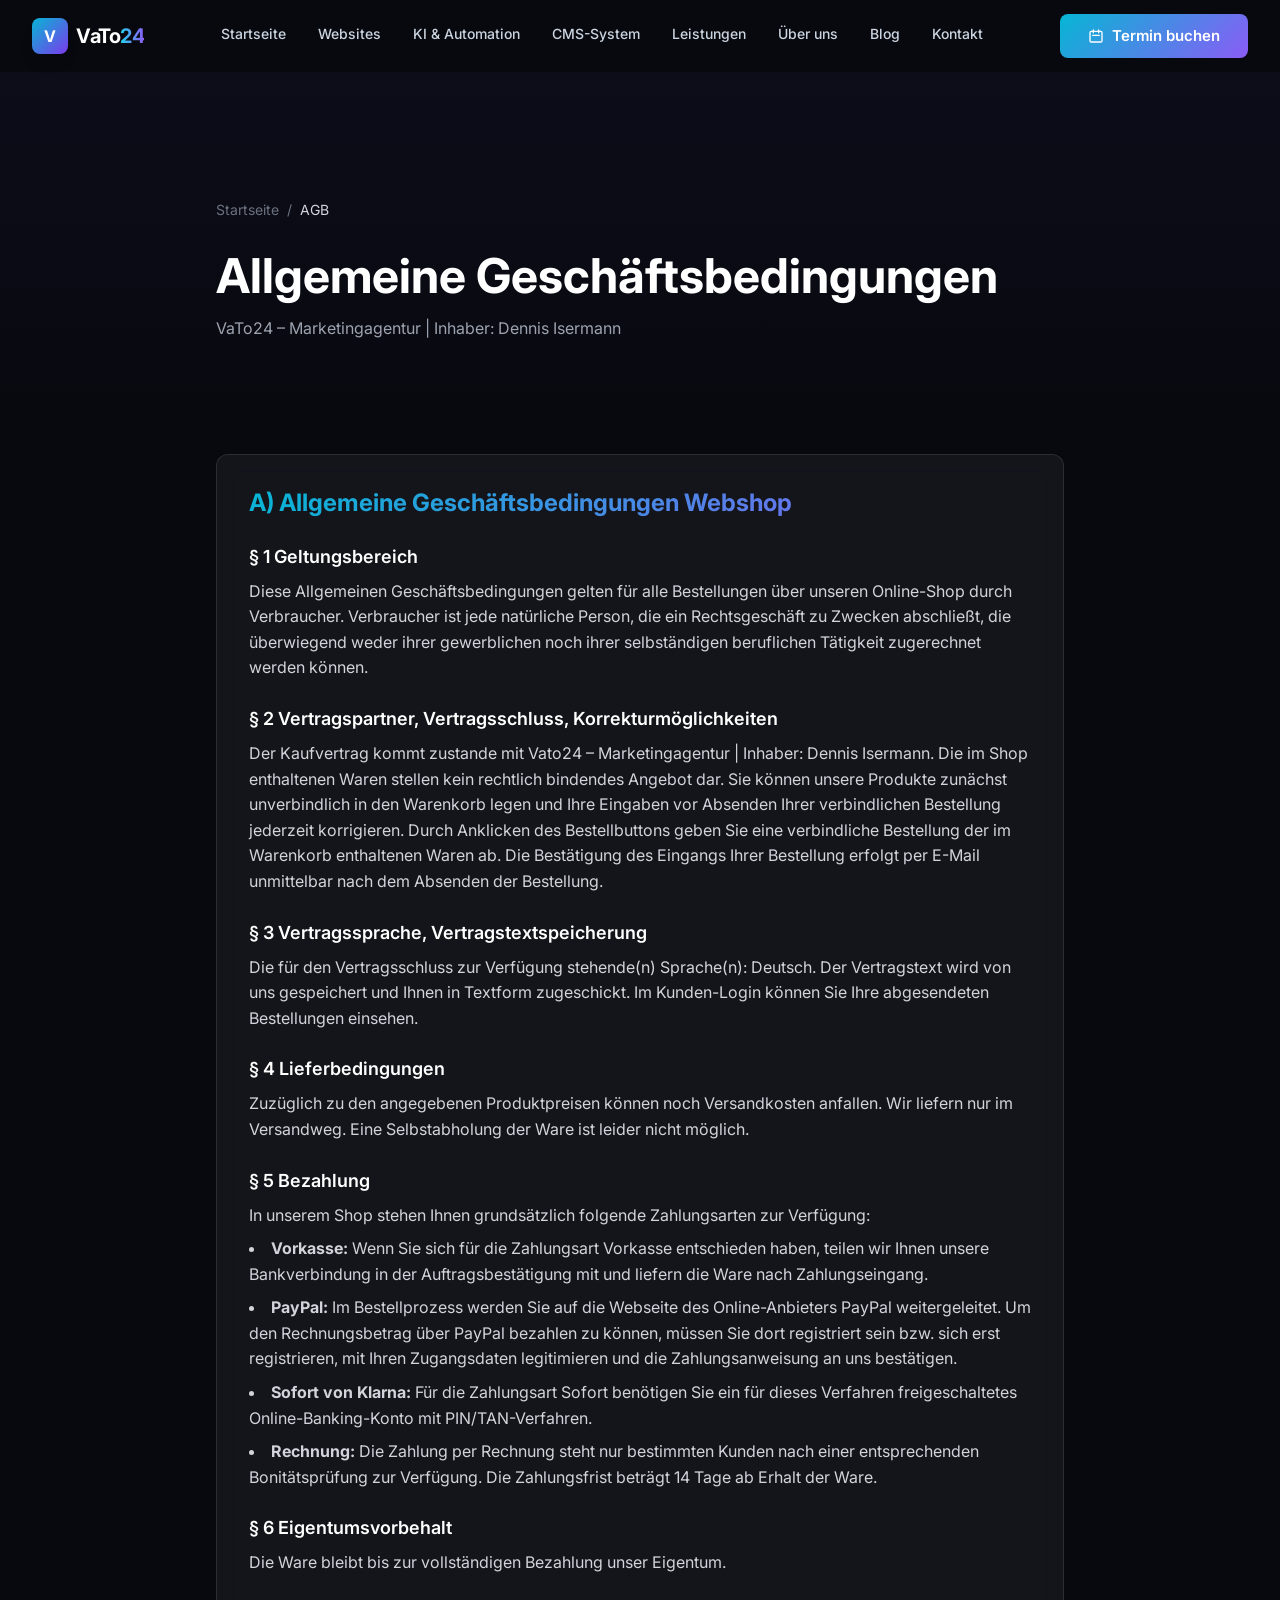
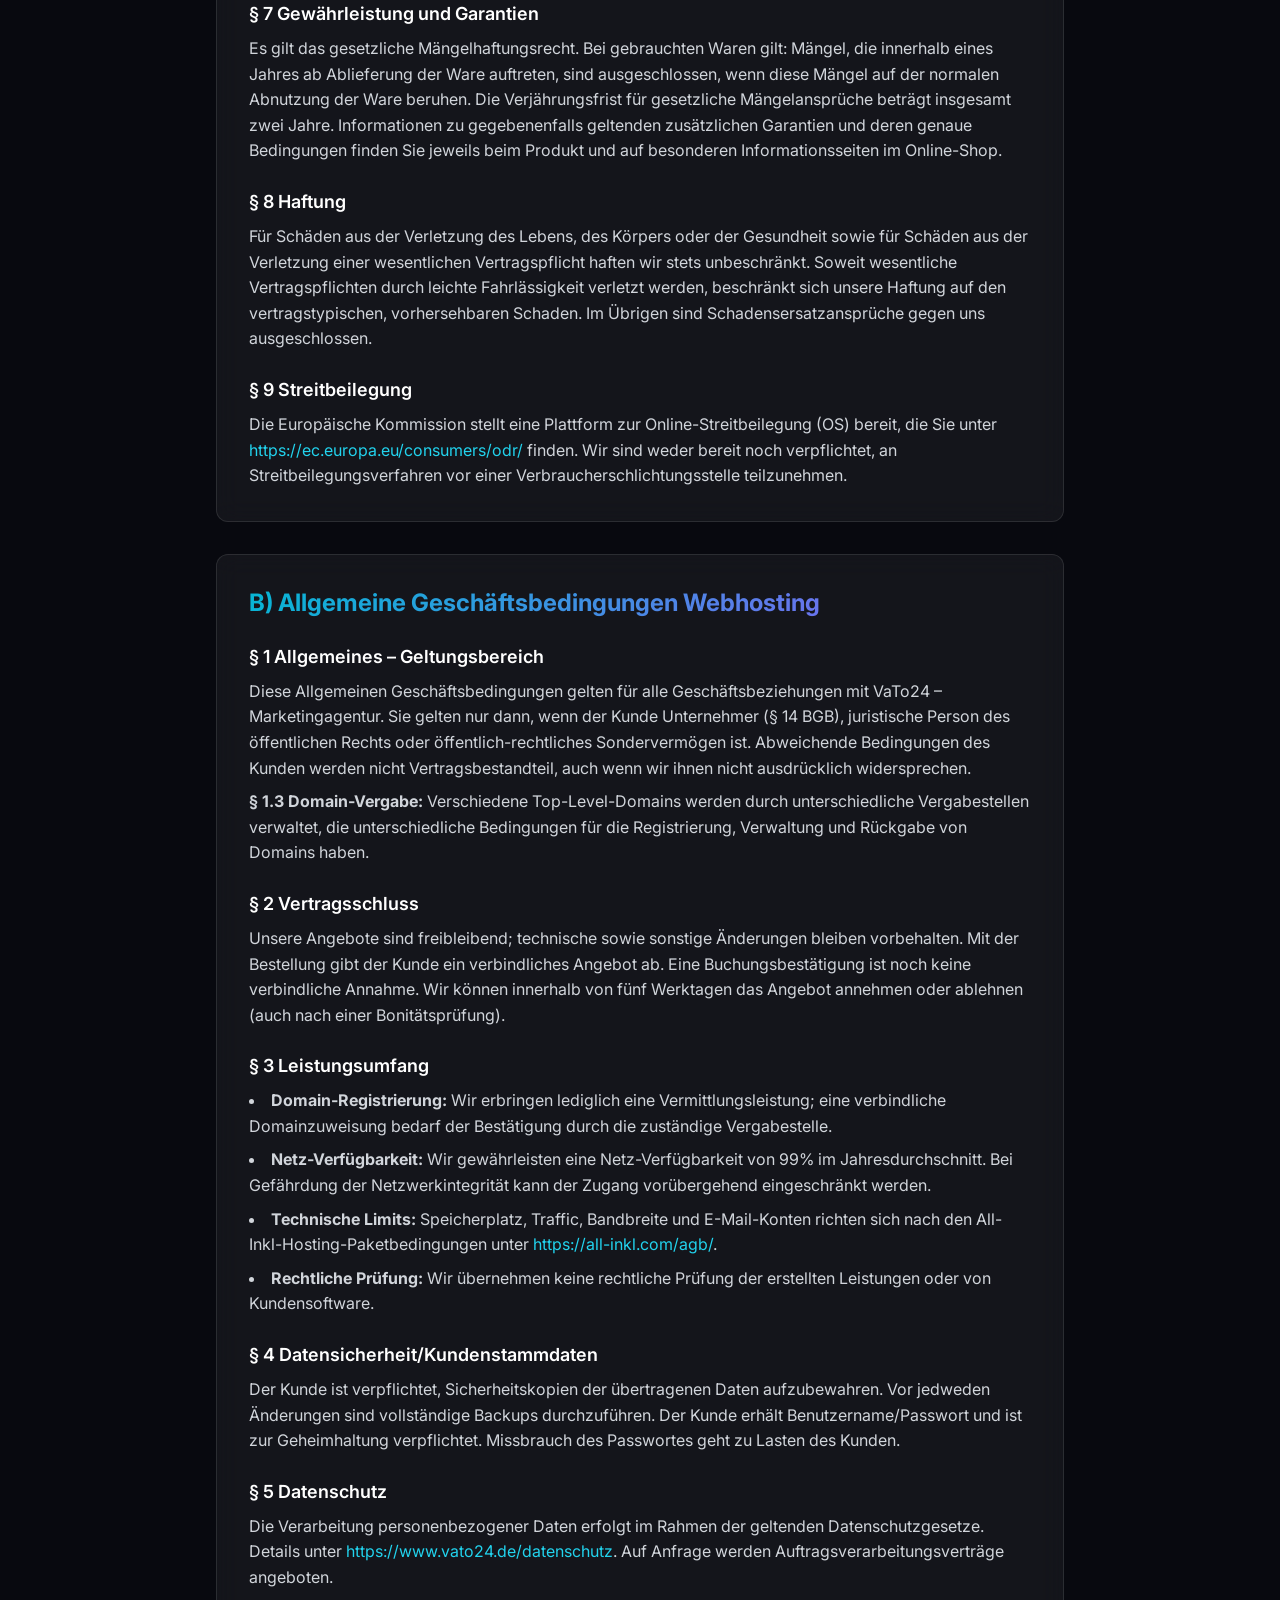
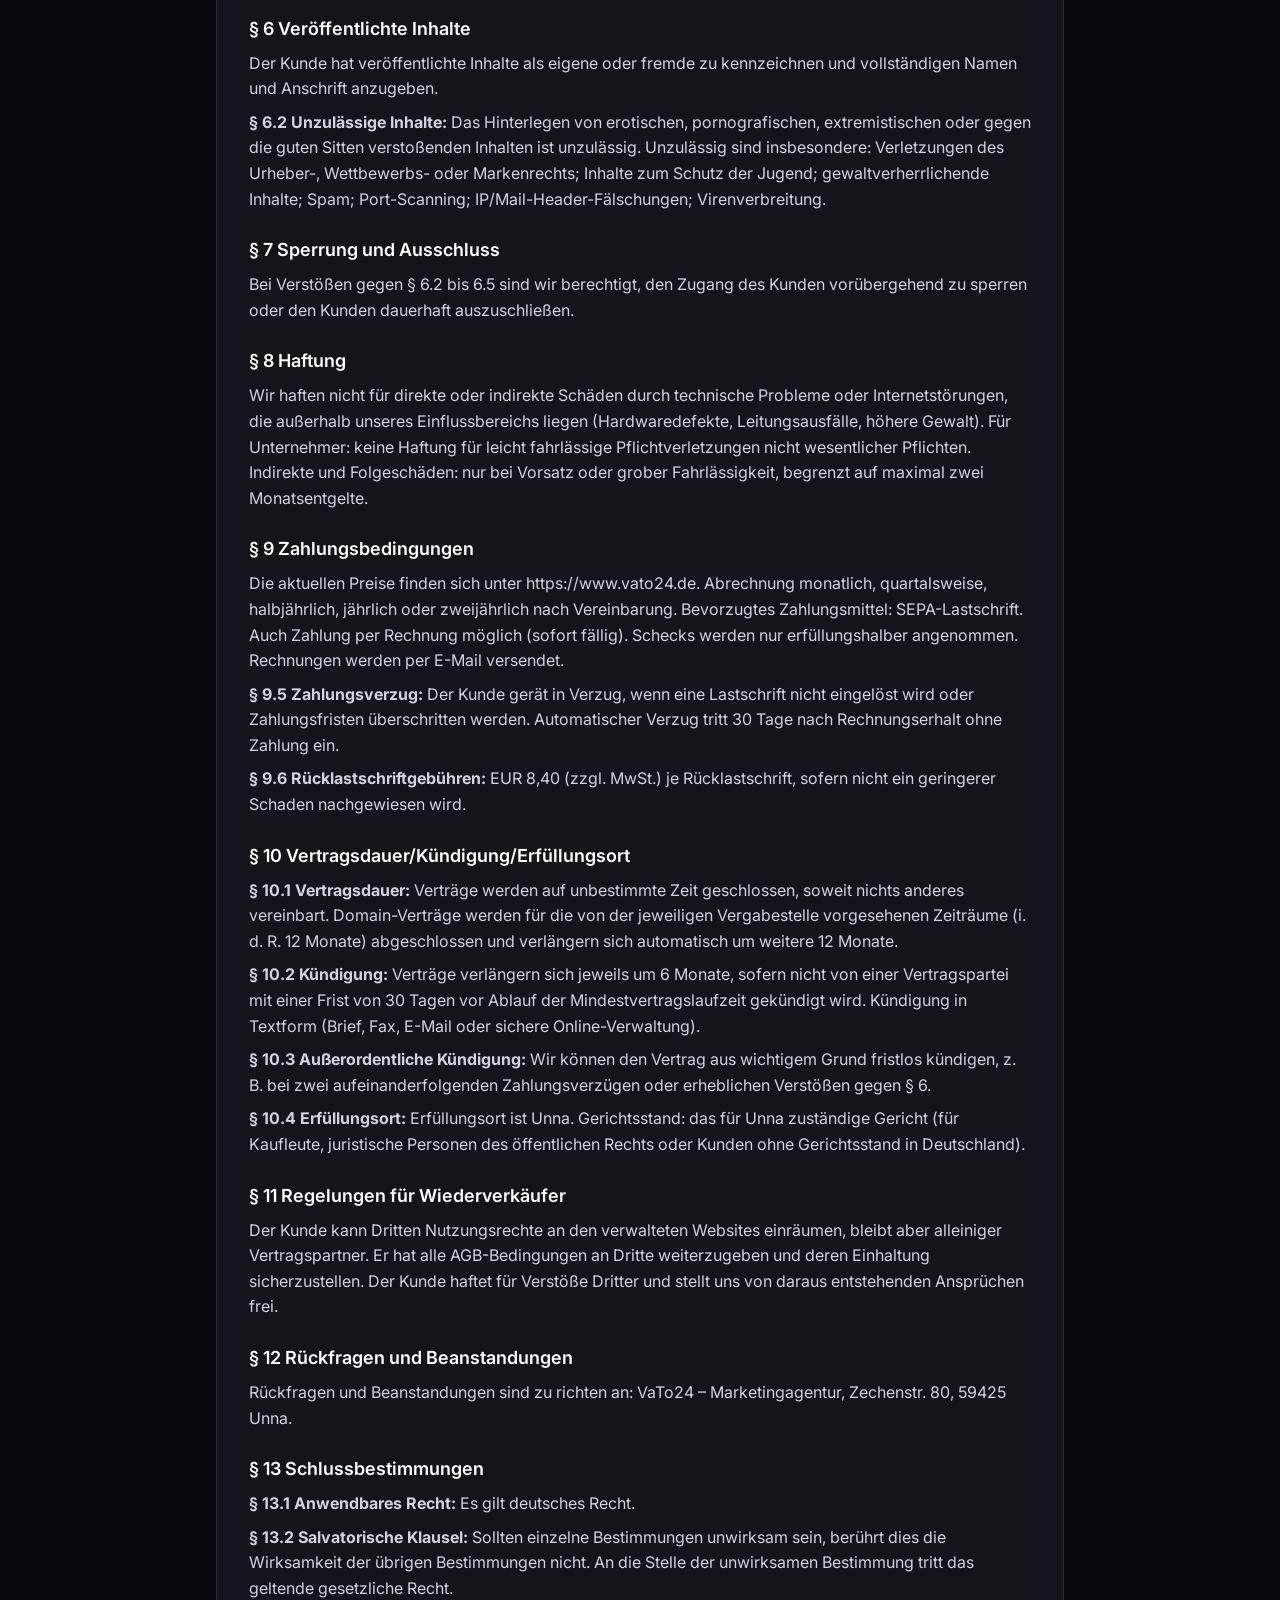
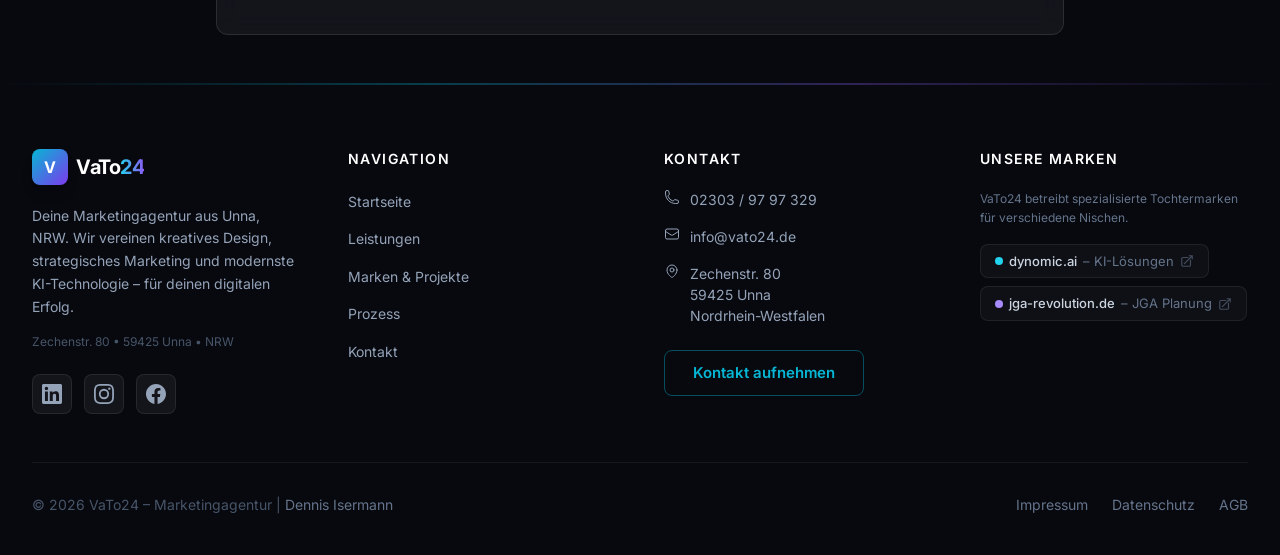
==== commit 1945a5e8: "feat: VaTo24 v4.0 - Complete rebuild with real content, blog, all pages" ====
--- a/agb/index.html
+++ b/agb/index.html
@@ -8,10 +8,11 @@
   <meta name="robots" content="noindex, follow" />
   <link rel="preconnect" href="https://fonts.googleapis.com" />
   <link href="https://fonts.googleapis.com/css2?family=Inter:wght@300;400;500;600;700;800;900&display=swap" rel="stylesheet" />
-  <script type="module" crossorigin src="/assets/footer-BQktf09y.js"></script>
+  <script type="module" crossorigin src="/assets/footer-CMtxiFSK.js"></script>
   <script type="module" crossorigin src="/assets/animations-CetyjiHi.js"></script>
-  <script type="module" crossorigin src="/assets/legal-BomEcgZE.js"></script>
-  <link rel="stylesheet" crossorigin href="/assets/footer-BLXXtZV3.css">
+  <script type="module" crossorigin src="/assets/nova-CruyNWnI.js"></script>
+  <script type="module" crossorigin src="/assets/legal-lUms8ZvV.js"></script>
+  <link rel="stylesheet" crossorigin href="/assets/footer-D4vcg-Tg.css">
 </head>
 <body class="bg-[#08090f] text-white font-inter antialiased">
 
--- a/assets/footer-D4vcg-Tg.css
+++ b/assets/footer-D4vcg-Tg.css
@@ -0,0 +1 @@
+*,:before,:after{--tw-border-spacing-x: 0;--tw-border-spacing-y: 0;--tw-translate-x: 0;--tw-translate-y: 0;--tw-rotate: 0;--tw-skew-x: 0;--tw-skew-y: 0;--tw-scale-x: 1;--tw-scale-y: 1;--tw-pan-x: ;--tw-pan-y: ;--tw-pinch-zoom: ;--tw-scroll-snap-strictness: proximity;--tw-gradient-from-position: ;--tw-gradient-via-position: ;--tw-gradient-to-position: ;--tw-ordinal: ;--tw-slashed-zero: ;--tw-numeric-figure: ;--tw-numeric-spacing: ;--tw-numeric-fraction: ;--tw-ring-inset: ;--tw-ring-offset-width: 0px;--tw-ring-offset-color: #fff;--tw-ring-color: rgb(59 130 246 / .5);--tw-ring-offset-shadow: 0 0 #0000;--tw-ring-shadow: 0 0 #0000;--tw-shadow: 0 0 #0000;--tw-shadow-colored: 0 0 #0000;--tw-blur: ;--tw-brightness: ;--tw-contrast: ;--tw-grayscale: ;--tw-hue-rotate: ;--tw-invert: ;--tw-saturate: ;--tw-sepia: ;--tw-drop-shadow: ;--tw-backdrop-blur: ;--tw-backdrop-brightness: ;--tw-backdrop-contrast: ;--tw-backdrop-grayscale: ;--tw-backdrop-hue-rotate: ;--tw-backdrop-invert: ;--tw-backdrop-opacity: ;--tw-backdrop-saturate: ;--tw-backdrop-sepia: ;--tw-contain-size: ;--tw-contain-layout: ;--tw-contain-paint: ;--tw-contain-style: }::backdrop{--tw-border-spacing-x: 0;--tw-border-spacing-y: 0;--tw-translate-x: 0;--tw-translate-y: 0;--tw-rotate: 0;--tw-skew-x: 0;--tw-skew-y: 0;--tw-scale-x: 1;--tw-scale-y: 1;--tw-pan-x: ;--tw-pan-y: ;--tw-pinch-zoom: ;--tw-scroll-snap-strictness: proximity;--tw-gradient-from-position: ;--tw-gradient-via-position: ;--tw-gradient-to-position: ;--tw-ordinal: ;--tw-slashed-zero: ;--tw-numeric-figure: ;--tw-numeric-spacing: ;--tw-numeric-fraction: ;--tw-ring-inset: ;--tw-ring-offset-width: 0px;--tw-ring-offset-color: #fff;--tw-ring-color: rgb(59 130 246 / .5);--tw-ring-offset-shadow: 0 0 #0000;--tw-ring-shadow: 0 0 #0000;--tw-shadow: 0 0 #0000;--tw-shadow-colored: 0 0 #0000;--tw-blur: ;--tw-brightness: ;--tw-contrast: ;--tw-grayscale: ;--tw-hue-rotate: ;--tw-invert: ;--tw-saturate: ;--tw-sepia: ;--tw-drop-shadow: ;--tw-backdrop-blur: ;--tw-backdrop-brightness: ;--tw-backdrop-contrast: ;--tw-backdrop-grayscale: ;--tw-backdrop-hue-rotate: ;--tw-backdrop-invert: ;--tw-backdrop-opacity: ;--tw-backdrop-saturate: ;--tw-backdrop-sepia: ;--tw-contain-size: ;--tw-contain-layout: ;--tw-contain-paint: ;--tw-contain-style: }*,:before,:after{box-sizing:border-box;border-width:0;border-style:solid;border-color:#e5e7eb}:before,:after{--tw-content: ""}html,:host{line-height:1.5;-webkit-text-size-adjust:100%;-moz-tab-size:4;-o-tab-size:4;tab-size:4;font-family:ui-sans-serif,system-ui,sans-serif,"Apple Color Emoji","Segoe UI Emoji",Segoe UI Symbol,"Noto Color Emoji";font-feature-settings:normal;font-variation-settings:normal;-webkit-tap-highlight-color:transparent}body{margin:0;line-height:inherit}hr{height:0;color:inherit;border-top-width:1px}abbr:where([title]){-webkit-text-decoration:underline dotted;text-decoration:underline dotted}h1,h2,h3,h4,h5,h6{font-size:inherit;font-weight:inherit}a{color:inherit;text-decoration:inherit}b,strong{font-weight:bolder}code,kbd,samp,pre{font-family:ui-monospace,SFMono-Regular,Menlo,Monaco,Consolas,Liberation Mono,Courier New,monospace;font-feature-settings:normal;font-variation-settings:normal;font-size:1em}small{font-size:80%}sub,sup{font-size:75%;line-height:0;position:relative;vertical-align:baseline}sub{bottom:-.25em}sup{top:-.5em}table{text-indent:0;border-color:inherit;border-collapse:collapse}button,input,optgroup,select,textarea{font-family:inherit;font-feature-settings:inherit;font-variation-settings:inherit;font-size:100%;font-weight:inherit;line-height:inherit;letter-spacing:inherit;color:inherit;margin:0;padding:0}button,select{text-transform:none}button,input:where([type=button]),input:where([type=reset]),input:where([type=submit]){-webkit-appearance:button;background-color:transparent;background-image:none}:-moz-focusring{outline:auto}:-moz-ui-invalid{box-shadow:none}progress{vertical-align:baseline}::-webkit-inner-spin-button,::-webkit-outer-spin-button{height:auto}[type=search]{-webkit-appearance:textfield;outline-offset:-2px}::-webkit-search-decoration{-webkit-appearance:none}::-webkit-file-upload-button{-webkit-appearance:button;font:inherit}summary{display:list-item}blockquote,dl,dd,h1,h2,h3,h4,h5,h6,hr,figure,p,pre{margin:0}fieldset{margin:0;padding:0}legend{padding:0}ol,ul,menu{list-style:none;margin:0;padding:0}dialog{padding:0}textarea{resize:vertical}input::-moz-placeholder,textarea::-moz-placeholder{opacity:1;color:#9ca3af}input::placeholder,textarea::placeholder{opacity:1;color:#9ca3af}button,[role=button]{cursor:pointer}:disabled{cursor:default}img,svg,video,canvas,audio,iframe,embed,object{display:block;vertical-align:middle}img,video{max-width:100%;height:auto}[hidden]:where(:not([hidden=until-found])){display:none}.\!container{width:100%!important}.container{width:100%}@media (min-width: 640px){.\!container{max-width:640px!important}.container{max-width:640px}}@media (min-width: 768px){.\!container{max-width:768px!important}.container{max-width:768px}}@media (min-width: 1024px){.\!container{max-width:1024px!important}.container{max-width:1024px}}@media (min-width: 1280px){.\!container{max-width:1280px!important}.container{max-width:1280px}}@media (min-width: 1536px){.\!container{max-width:1536px!important}.container{max-width:1536px}}.prose{color:var(--tw-prose-body);max-width:65ch}.prose :where(p):not(:where([class~=not-prose],[class~=not-prose] *)){margin-top:1.25em;margin-bottom:1.25em}.prose :where([class~=lead]):not(:where([class~=not-prose],[class~=not-prose] *)){color:var(--tw-prose-lead);font-size:1.25em;line-height:1.6;margin-top:1.2em;margin-bottom:1.2em}.prose :where(a):not(:where([class~=not-prose],[class~=not-prose] *)){color:var(--tw-prose-links);text-decoration:underline;font-weight:500}.prose :where(strong):not(:where([class~=not-prose],[class~=not-prose] *)){color:var(--tw-prose-bold);font-weight:600}.prose :where(a strong):not(:where([class~=not-prose],[class~=not-prose] *)){color:inherit}.prose :where(blockquote strong):not(:where([class~=not-prose],[class~=not-prose] *)){color:inherit}.prose :where(thead th strong):not(:where([class~=not-prose],[class~=not-prose] *)){color:inherit}.prose :where(ol):not(:where([class~=not-prose],[class~=not-prose] *)){list-style-type:decimal;margin-top:1.25em;margin-bottom:1.25em;padding-inline-start:1.625em}.prose :where(ol[type=A]):not(:where([class~=not-prose],[class~=not-prose] *)){list-style-type:upper-alpha}.prose :where(ol[type=a]):not(:where([class~=not-prose],[class~=not-prose] *)){list-style-type:lower-alpha}.prose :where(ol[type=A s]):not(:where([class~=not-prose],[class~=not-prose] *)){list-style-type:upper-alpha}.prose :where(ol[type=a s]):not(:where([class~=not-prose],[class~=not-prose] *)){list-style-type:lower-alpha}.prose :where(ol[type=I]):not(:where([class~=not-prose],[class~=not-prose] *)){list-style-type:upper-roman}.prose :where(ol[type=i]):not(:where([class~=not-prose],[class~=not-prose] *)){list-style-type:lower-roman}.prose :where(ol[type=I s]):not(:where([class~=not-prose],[class~=not-prose] *)){list-style-type:upper-roman}.prose :where(ol[type=i s]):not(:where([class~=not-prose],[class~=not-prose] *)){list-style-type:lower-roman}.prose :where(ol[type="1"]):not(:where([class~=not-prose],[class~=not-prose] *)){list-style-type:decimal}.prose :where(ul):not(:where([class~=not-prose],[class~=not-prose] *)){list-style-type:disc;margin-top:1.25em;margin-bottom:1.25em;padding-inline-start:1.625em}.prose :where(ol>li):not(:where([class~=not-prose],[class~=not-prose] *))::marker{font-weight:400;color:var(--tw-prose-counters)}.prose :where(ul>li):not(:where([class~=not-prose],[class~=not-prose] *))::marker{color:var(--tw-prose-bullets)}.prose :where(dt):not(:where([class~=not-prose],[class~=not-prose] *)){color:var(--tw-prose-headings);font-weight:600;margin-top:1.25em}.prose :where(hr):not(:where([class~=not-prose],[class~=not-prose] *)){border-color:var(--tw-prose-hr);border-top-width:1px;margin-top:3em;margin-bottom:3em}.prose :where(blockquote):not(:where([class~=not-prose],[class~=not-prose] *)){font-weight:500;font-style:italic;color:var(--tw-prose-quotes);border-inline-start-width:.25rem;border-inline-start-color:var(--tw-prose-quote-borders);quotes:"“""”""‘""’";margin-top:1.6em;margin-bottom:1.6em;padding-inline-start:1em}.prose :where(blockquote p:first-of-type):not(:where([class~=not-prose],[class~=not-prose] *)):before{content:open-quote}.prose :where(blockquote p:last-of-type):not(:where([class~=not-prose],[class~=not-prose] *)):after{content:close-quote}.prose :where(h1):not(:where([class~=not-prose],[class~=not-prose] *)){color:var(--tw-prose-headings);font-weight:800;font-size:2.25em;margin-top:0;margin-bottom:.8888889em;line-height:1.1111111}.prose :where(h1 strong):not(:where([class~=not-prose],[class~=not-prose] *)){font-weight:900;color:inherit}.prose :where(h2):not(:where([class~=not-prose],[class~=not-prose] *)){color:var(--tw-prose-headings);font-weight:700;font-size:1.5em;margin-top:2em;margin-bottom:1em;line-height:1.3333333}.prose :where(h2 strong):not(:where([class~=not-prose],[class~=not-prose] *)){font-weight:800;color:inherit}.prose :where(h3):not(:where([class~=not-prose],[class~=not-prose] *)){color:var(--tw-prose-headings);font-weight:600;font-size:1.25em;margin-top:1.6em;margin-bottom:.6em;line-height:1.6}.prose :where(h3 strong):not(:where([class~=not-prose],[class~=not-prose] *)){font-weight:700;color:inherit}.prose :where(h4):not(:where([class~=not-prose],[class~=not-prose] *)){color:var(--tw-prose-headings);font-weight:600;margin-top:1.5em;margin-bottom:.5em;line-height:1.5}.prose :where(h4 strong):not(:where([class~=not-prose],[class~=not-prose] *)){font-weight:700;color:inherit}.prose :where(img):not(:where([class~=not-prose],[class~=not-prose] *)){margin-top:2em;margin-bottom:2em}.prose :where(picture):not(:where([class~=not-prose],[class~=not-prose] *)){display:block;margin-top:2em;margin-bottom:2em}.prose :where(video):not(:where([class~=not-prose],[class~=not-prose] *)){margin-top:2em;margin-bottom:2em}.prose :where(kbd):not(:where([class~=not-prose],[class~=not-prose] *)){font-weight:500;font-family:inherit;color:var(--tw-prose-kbd);box-shadow:0 0 0 1px var(--tw-prose-kbd-shadows),0 3px 0 var(--tw-prose-kbd-shadows);font-size:.875em;border-radius:.3125rem;padding-top:.1875em;padding-inline-end:.375em;padding-bottom:.1875em;padding-inline-start:.375em}.prose :where(code):not(:where([class~=not-prose],[class~=not-prose] *)){color:var(--tw-prose-code);font-weight:600;font-size:.875em}.prose :where(code):not(:where([class~=not-prose],[class~=not-prose] *)):before{content:"`"}.prose :where(code):not(:where([class~=not-prose],[class~=not-prose] *)):after{content:"`"}.prose :where(a code):not(:where([class~=not-prose],[class~=not-prose] *)){color:inherit}.prose :where(h1 code):not(:where([class~=not-prose],[class~=not-prose] *)){color:inherit}.prose :where(h2 code):not(:where([class~=not-prose],[class~=not-prose] *)){color:inherit;font-size:.875em}.prose :where(h3 code):not(:where([class~=not-prose],[class~=not-prose] *)){color:inherit;font-size:.9em}.prose :where(h4 code):not(:where([class~=not-prose],[class~=not-prose] *)){color:inherit}.prose :where(blockquote code):not(:where([class~=not-prose],[class~=not-prose] *)){color:inherit}.prose :where(thead th code):not(:where([class~=not-prose],[class~=not-prose] *)){color:inherit}.prose :where(pre):not(:where([class~=not-prose],[class~=not-prose] *)){color:var(--tw-prose-pre-code);background-color:var(--tw-prose-pre-bg);overflow-x:auto;font-weight:400;font-size:.875em;line-height:1.7142857;margin-top:1.7142857em;margin-bottom:1.7142857em;border-radius:.375rem;padding-top:.8571429em;padding-inline-end:1.1428571em;padding-bottom:.8571429em;padding-inline-start:1.1428571em}.prose :where(pre code):not(:where([class~=not-prose],[class~=not-prose] *)){background-color:transparent;border-width:0;border-radius:0;padding:0;font-weight:inherit;color:inherit;font-size:inherit;font-family:inherit;line-height:inherit}.prose :where(pre code):not(:where([class~=not-prose],[class~=not-prose] *)):before{content:none}.prose :where(pre code):not(:where([class~=not-prose],[class~=not-prose] *)):after{content:none}.prose :where(table):not(:where([class~=not-prose],[class~=not-prose] *)){width:100%;table-layout:auto;margin-top:2em;margin-bottom:2em;font-size:.875em;line-height:1.7142857}.prose :where(thead):not(:where([class~=not-prose],[class~=not-prose] *)){border-bottom-width:1px;border-bottom-color:var(--tw-prose-th-borders)}.prose :where(thead th):not(:where([class~=not-prose],[class~=not-prose] *)){color:var(--tw-prose-headings);font-weight:600;vertical-align:bottom;padding-inline-end:.5714286em;padding-bottom:.5714286em;padding-inline-start:.5714286em}.prose :where(tbody tr):not(:where([class~=not-prose],[class~=not-prose] *)){border-bottom-width:1px;border-bottom-color:var(--tw-prose-td-borders)}.prose :where(tbody tr:last-child):not(:where([class~=not-prose],[class~=not-prose] *)){border-bottom-width:0}.prose :where(tbody td):not(:where([class~=not-prose],[class~=not-prose] *)){vertical-align:baseline}.prose :where(tfoot):not(:where([class~=not-prose],[class~=not-prose] *)){border-top-width:1px;border-top-color:var(--tw-prose-th-borders)}.prose :where(tfoot td):not(:where([class~=not-prose],[class~=not-prose] *)){vertical-align:top}.prose :where(th,td):not(:where([class~=not-prose],[class~=not-prose] *)){text-align:start}.prose :where(figure>*):not(:where([class~=not-prose],[class~=not-prose] *)){margin-top:0;margin-bottom:0}.prose :where(figcaption):not(:where([class~=not-prose],[class~=not-prose] *)){color:var(--tw-prose-captions);font-size:.875em;line-height:1.4285714;margin-top:.8571429em}.prose{--tw-prose-body: #374151;--tw-prose-headings: #111827;--tw-prose-lead: #4b5563;--tw-prose-links: #111827;--tw-prose-bold: #111827;--tw-prose-counters: #6b7280;--tw-prose-bullets: #d1d5db;--tw-prose-hr: #e5e7eb;--tw-prose-quotes: #111827;--tw-prose-quote-borders: #e5e7eb;--tw-prose-captions: #6b7280;--tw-prose-kbd: #111827;--tw-prose-kbd-shadows: rgb(17 24 39 / 10%);--tw-prose-code: #111827;--tw-prose-pre-code: #e5e7eb;--tw-prose-pre-bg: #1f2937;--tw-prose-th-borders: #d1d5db;--tw-prose-td-borders: #e5e7eb;--tw-prose-invert-body: #d1d5db;--tw-prose-invert-headings: #fff;--tw-prose-invert-lead: #9ca3af;--tw-prose-invert-links: #fff;--tw-prose-invert-bold: #fff;--tw-prose-invert-counters: #9ca3af;--tw-prose-invert-bullets: #4b5563;--tw-prose-invert-hr: #374151;--tw-prose-invert-quotes: #f3f4f6;--tw-prose-invert-quote-borders: #374151;--tw-prose-invert-captions: #9ca3af;--tw-prose-invert-kbd: #fff;--tw-prose-invert-kbd-shadows: rgb(255 255 255 / 10%);--tw-prose-invert-code: #fff;--tw-prose-invert-pre-code: #d1d5db;--tw-prose-invert-pre-bg: rgb(0 0 0 / 50%);--tw-prose-invert-th-borders: #4b5563;--tw-prose-invert-td-borders: #374151;font-size:1rem;line-height:1.75}.prose :where(picture>img):not(:where([class~=not-prose],[class~=not-prose] *)){margin-top:0;margin-bottom:0}.prose :where(li):not(:where([class~=not-prose],[class~=not-prose] *)){margin-top:.5em;margin-bottom:.5em}.prose :where(ol>li):not(:where([class~=not-prose],[class~=not-prose] *)){padding-inline-start:.375em}.prose :where(ul>li):not(:where([class~=not-prose],[class~=not-prose] *)){padding-inline-start:.375em}.prose :where(.prose>ul>li p):not(:where([class~=not-prose],[class~=not-prose] *)){margin-top:.75em;margin-bottom:.75em}.prose :where(.prose>ul>li>p:first-child):not(:where([class~=not-prose],[class~=not-prose] *)){margin-top:1.25em}.prose :where(.prose>ul>li>p:last-child):not(:where([class~=not-prose],[class~=not-prose] *)){margin-bottom:1.25em}.prose :where(.prose>ol>li>p:first-child):not(:where([class~=not-prose],[class~=not-prose] *)){margin-top:1.25em}.prose :where(.prose>ol>li>p:last-child):not(:where([class~=not-prose],[class~=not-prose] *)){margin-bottom:1.25em}.prose :where(ul ul,ul ol,ol ul,ol ol):not(:where([class~=not-prose],[class~=not-prose] *)){margin-top:.75em;margin-bottom:.75em}.prose :where(dl):not(:where([class~=not-prose],[class~=not-prose] *)){margin-top:1.25em;margin-bottom:1.25em}.prose :where(dd):not(:where([class~=not-prose],[class~=not-prose] *)){margin-top:.5em;padding-inline-start:1.625em}.prose :where(hr+*):not(:where([class~=not-prose],[class~=not-prose] *)){margin-top:0}.prose :where(h2+*):not(:where([class~=not-prose],[class~=not-prose] *)){margin-top:0}.prose :where(h3+*):not(:where([class~=not-prose],[class~=not-prose] *)){margin-top:0}.prose :where(h4+*):not(:where([class~=not-prose],[class~=not-prose] *)){margin-top:0}.prose :where(thead th:first-child):not(:where([class~=not-prose],[class~=not-prose] *)){padding-inline-start:0}.prose :where(thead th:last-child):not(:where([class~=not-prose],[class~=not-prose] *)){padding-inline-end:0}.prose :where(tbody td,tfoot td):not(:where([class~=not-prose],[class~=not-prose] *)){padding-top:.5714286em;padding-inline-end:.5714286em;padding-bottom:.5714286em;padding-inline-start:.5714286em}.prose :where(tbody td:first-child,tfoot td:first-child):not(:where([class~=not-prose],[class~=not-prose] *)){padding-inline-start:0}.prose :where(tbody td:last-child,tfoot td:last-child):not(:where([class~=not-prose],[class~=not-prose] *)){padding-inline-end:0}.prose :where(figure):not(:where([class~=not-prose],[class~=not-prose] *)){margin-top:2em;margin-bottom:2em}.prose :where(.prose>:first-child):not(:where([class~=not-prose],[class~=not-prose] *)){margin-top:0}.prose :where(.prose>:last-child):not(:where([class~=not-prose],[class~=not-prose] *)){margin-bottom:0}.prose-lg{font-size:1.125rem;line-height:1.7777778}.prose-lg :where(p):not(:where([class~=not-prose],[class~=not-prose] *)){margin-top:1.3333333em;margin-bottom:1.3333333em}.prose-lg :where([class~=lead]):not(:where([class~=not-prose],[class~=not-prose] *)){font-size:1.2222222em;line-height:1.4545455;margin-top:1.0909091em;margin-bottom:1.0909091em}.prose-lg :where(blockquote):not(:where([class~=not-prose],[class~=not-prose] *)){margin-top:1.6666667em;margin-bottom:1.6666667em;padding-inline-start:1em}.prose-lg :where(h1):not(:where([class~=not-prose],[class~=not-prose] *)){font-size:2.6666667em;margin-top:0;margin-bottom:.8333333em;line-height:1}.prose-lg :where(h2):not(:where([class~=not-prose],[class~=not-prose] *)){font-size:1.6666667em;margin-top:1.8666667em;margin-bottom:1.0666667em;line-height:1.3333333}.prose-lg :where(h3):not(:where([class~=not-prose],[class~=not-prose] *)){font-size:1.3333333em;margin-top:1.6666667em;margin-bottom:.6666667em;line-height:1.5}.prose-lg :where(h4):not(:where([class~=not-prose],[class~=not-prose] *)){margin-top:1.7777778em;margin-bottom:.4444444em;line-height:1.5555556}.prose-lg :where(img):not(:where([class~=not-prose],[class~=not-prose] *)){margin-top:1.7777778em;margin-bottom:1.7777778em}.prose-lg :where(picture):not(:where([class~=not-prose],[class~=not-prose] *)){margin-top:1.7777778em;margin-bottom:1.7777778em}.prose-lg :where(picture>img):not(:where([class~=not-prose],[class~=not-prose] *)){margin-top:0;margin-bottom:0}.prose-lg :where(video):not(:where([class~=not-prose],[class~=not-prose] *)){margin-top:1.7777778em;margin-bottom:1.7777778em}.prose-lg :where(kbd):not(:where([class~=not-prose],[class~=not-prose] *)){font-size:.8888889em;border-radius:.3125rem;padding-top:.2222222em;padding-inline-end:.4444444em;padding-bottom:.2222222em;padding-inline-start:.4444444em}.prose-lg :where(code):not(:where([class~=not-prose],[class~=not-prose] *)){font-size:.8888889em}.prose-lg :where(h2 code):not(:where([class~=not-prose],[class~=not-prose] *)){font-size:.8666667em}.prose-lg :where(h3 code):not(:where([class~=not-prose],[class~=not-prose] *)){font-size:.875em}.prose-lg :where(pre):not(:where([class~=not-prose],[class~=not-prose] *)){font-size:.8888889em;line-height:1.75;margin-top:2em;margin-bottom:2em;border-radius:.375rem;padding-top:1em;padding-inline-end:1.5em;padding-bottom:1em;padding-inline-start:1.5em}.prose-lg :where(ol):not(:where([class~=not-prose],[class~=not-prose] *)){margin-top:1.3333333em;margin-bottom:1.3333333em;padding-inline-start:1.5555556em}.prose-lg :where(ul):not(:where([class~=not-prose],[class~=not-prose] *)){margin-top:1.3333333em;margin-bottom:1.3333333em;padding-inline-start:1.5555556em}.prose-lg :where(li):not(:where([class~=not-prose],[class~=not-prose] *)){margin-top:.6666667em;margin-bottom:.6666667em}.prose-lg :where(ol>li):not(:where([class~=not-prose],[class~=not-prose] *)){padding-inline-start:.4444444em}.prose-lg :where(ul>li):not(:where([class~=not-prose],[class~=not-prose] *)){padding-inline-start:.4444444em}.prose-lg :where(.prose-lg>ul>li p):not(:where([class~=not-prose],[class~=not-prose] *)){margin-top:.8888889em;margin-bottom:.8888889em}.prose-lg :where(.prose-lg>ul>li>p:first-child):not(:where([class~=not-prose],[class~=not-prose] *)){margin-top:1.3333333em}.prose-lg :where(.prose-lg>ul>li>p:last-child):not(:where([class~=not-prose],[class~=not-prose] *)){margin-bottom:1.3333333em}.prose-lg :where(.prose-lg>ol>li>p:first-child):not(:where([class~=not-prose],[class~=not-prose] *)){margin-top:1.3333333em}.prose-lg :where(.prose-lg>ol>li>p:last-child):not(:where([class~=not-prose],[class~=not-prose] *)){margin-bottom:1.3333333em}.prose-lg :where(ul ul,ul ol,ol ul,ol ol):not(:where([class~=not-prose],[class~=not-prose] *)){margin-top:.8888889em;margin-bottom:.8888889em}.prose-lg :where(dl):not(:where([class~=not-prose],[class~=not-prose] *)){margin-top:1.3333333em;margin-bottom:1.3333333em}.prose-lg :where(dt):not(:where([class~=not-prose],[class~=not-prose] *)){margin-top:1.3333333em}.prose-lg :where(dd):not(:where([class~=not-prose],[class~=not-prose] *)){margin-top:.6666667em;padding-inline-start:1.5555556em}.prose-lg :where(hr):not(:where([class~=not-prose],[class~=not-prose] *)){margin-top:3.1111111em;margin-bottom:3.1111111em}.prose-lg :where(hr+*):not(:where([class~=not-prose],[class~=not-prose] *)){margin-top:0}.prose-lg :where(h2+*):not(:where([class~=not-prose],[class~=not-prose] *)){margin-top:0}.prose-lg :where(h3+*):not(:where([class~=not-prose],[class~=not-prose] *)){margin-top:0}.prose-lg :where(h4+*):not(:where([class~=not-prose],[class~=not-prose] *)){margin-top:0}.prose-lg :where(table):not(:where([class~=not-prose],[class~=not-prose] *)){font-size:.8888889em;line-height:1.5}.prose-lg :where(thead th):not(:where([class~=not-prose],[class~=not-prose] *)){padding-inline-end:.75em;padding-bottom:.75em;padding-inline-start:.75em}.prose-lg :where(thead th:first-child):not(:where([class~=not-prose],[class~=not-prose] *)){padding-inline-start:0}.prose-lg :where(thead th:last-child):not(:where([class~=not-prose],[class~=not-prose] *)){padding-inline-end:0}.prose-lg :where(tbody td,tfoot td):not(:where([class~=not-prose],[class~=not-prose] *)){padding-top:.75em;padding-inline-end:.75em;padding-bottom:.75em;padding-inline-start:.75em}.prose-lg :where(tbody td:first-child,tfoot td:first-child):not(:where([class~=not-prose],[class~=not-prose] *)){padding-inline-start:0}.prose-lg :where(tbody td:last-child,tfoot td:last-child):not(:where([class~=not-prose],[class~=not-prose] *)){padding-inline-end:0}.prose-lg :where(figure):not(:where([class~=not-prose],[class~=not-prose] *)){margin-top:1.7777778em;margin-bottom:1.7777778em}.prose-lg :where(figure>*):not(:where([class~=not-prose],[class~=not-prose] *)){margin-top:0;margin-bottom:0}.prose-lg :where(figcaption):not(:where([class~=not-prose],[class~=not-prose] *)){font-size:.8888889em;line-height:1.5;margin-top:1em}.prose-lg :where(.prose-lg>:first-child):not(:where([class~=not-prose],[class~=not-prose] *)){margin-top:0}.prose-lg :where(.prose-lg>:last-child):not(:where([class~=not-prose],[class~=not-prose] *)){margin-bottom:0}.prose-invert{--tw-prose-body: var(--tw-prose-invert-body);--tw-prose-headings: var(--tw-prose-invert-headings);--tw-prose-lead: var(--tw-prose-invert-lead);--tw-prose-links: var(--tw-prose-invert-links);--tw-prose-bold: var(--tw-prose-invert-bold);--tw-prose-counters: var(--tw-prose-invert-counters);--tw-prose-bullets: var(--tw-prose-invert-bullets);--tw-prose-hr: var(--tw-prose-invert-hr);--tw-prose-quotes: var(--tw-prose-invert-quotes);--tw-prose-quote-borders: var(--tw-prose-invert-quote-borders);--tw-prose-captions: var(--tw-prose-invert-captions);--tw-prose-kbd: var(--tw-prose-invert-kbd);--tw-prose-kbd-shadows: var(--tw-prose-invert-kbd-shadows);--tw-prose-code: var(--tw-prose-invert-code);--tw-prose-pre-code: var(--tw-prose-invert-pre-code);--tw-prose-pre-bg: var(--tw-prose-invert-pre-bg);--tw-prose-th-borders: var(--tw-prose-invert-th-borders);--tw-prose-td-borders: var(--tw-prose-invert-td-borders)}.sr-only{position:absolute;width:1px;height:1px;padding:0;margin:-1px;overflow:hidden;clip:rect(0,0,0,0);white-space:nowrap;border-width:0}.pointer-events-none{pointer-events:none}.visible{visibility:visible}.fixed{position:fixed}.absolute{position:absolute}.relative{position:relative}.sticky{position:sticky}.-inset-2{top:-.5rem;right:-.5rem;bottom:-.5rem;left:-.5rem}.-inset-4{top:-1rem;right:-1rem;bottom:-1rem;left:-1rem}.inset-0{top:0;right:0;bottom:0;left:0}.inset-x-0{left:0;right:0}.-bottom-24{bottom:-6rem}.-bottom-4{bottom:-1rem}.-bottom-5{bottom:-1.25rem}.-left-4{left:-1rem}.-left-40{left:-10rem}.-left-5{left:-1.25rem}.-left-6{left:-1.5rem}.-right-3{right:-.75rem}.-right-32{right:-8rem}.-right-4{right:-1rem}.-right-40{right:-10rem}.-right-48{right:-12rem}.-right-5{right:-1.25rem}.-right-6{right:-1.5rem}.-top-3{top:-.75rem}.-top-32{top:-8rem}.-top-4{top:-1rem}.-top-40{top:-10rem}.-top-48{top:-12rem}.-top-5{top:-1.25rem}.bottom-0{bottom:0}.bottom-10{bottom:2.5rem}.bottom-6{bottom:1.5rem}.bottom-\[-100px\]{bottom:-100px}.bottom-\[-60px\]{bottom:-60px}.bottom-\[-80px\]{bottom:-80px}.left-0{left:0}.left-1\/2{left:50%}.left-3{left:.75rem}.left-4{left:1rem}.left-6{left:1.5rem}.left-\[-100px\]{left:-100px}.left-\[-150px\]{left:-150px}.left-\[-200px\]{left:-200px}.left-\[-60px\]{left:-60px}.left-\[-80px\]{left:-80px}.left-\[40\%\]{left:40%}.left-\[50\%\]{left:50%}.right-0{right:0}.right-2{right:.5rem}.right-4{right:1rem}.right-6{right:1.5rem}.right-\[-100px\]{right:-100px}.right-\[-120px\]{right:-120px}.right-\[-150px\]{right:-150px}.right-\[-80px\]{right:-80px}.right-\[10\%\]{right:10%}.right-\[15\%\]{right:15%}.right-\[20\%\]{right:20%}.top-0{top:0}.top-1\/2{top:50%}.top-2{top:.5rem}.top-3{top:.75rem}.top-4{top:1rem}.top-\[-100px\]{top:-100px}.top-\[-150px\]{top:-150px}.top-\[-180px\]{top:-180px}.top-\[-200px\]{top:-200px}.top-\[-80px\]{top:-80px}.top-\[20\%\]{top:20%}.top-\[30\%\]{top:30%}.top-\[40\%\]{top:40%}.-z-10{z-index:-10}.z-0{z-index:0}.z-10{z-index:10}.z-\[1\]{z-index:1}.order-1{order:1}.order-2{order:2}.order-last{order:9999}.col-span-2{grid-column:span 2 / span 2}.m-0\.5{margin:.125rem}.mx-2{margin-left:.5rem;margin-right:.5rem}.mx-auto{margin-left:auto;margin-right:auto}.my-5{margin-top:1.25rem;margin-bottom:1.25rem}.-mt-0\.5{margin-top:-.125rem}.mb-0\.5{margin-bottom:.125rem}.mb-1{margin-bottom:.25rem}.mb-1\.5{margin-bottom:.375rem}.mb-10{margin-bottom:2.5rem}.mb-12{margin-bottom:3rem}.mb-14{margin-bottom:3.5rem}.mb-16{margin-bottom:4rem}.mb-2{margin-bottom:.5rem}.mb-3{margin-bottom:.75rem}.mb-4{margin-bottom:1rem}.mb-5{margin-bottom:1.25rem}.mb-6{margin-bottom:1.5rem}.mb-7{margin-bottom:1.75rem}.mb-8{margin-bottom:2rem}.ml-2{margin-left:.5rem}.ml-3{margin-left:.75rem}.ml-auto{margin-left:auto}.mt-0\.5{margin-top:.125rem}.mt-1{margin-top:.25rem}.mt-1\.5{margin-top:.375rem}.mt-10{margin-top:2.5rem}.mt-12{margin-top:3rem}.mt-16{margin-top:4rem}.mt-2{margin-top:.5rem}.mt-20{margin-top:5rem}.mt-3{margin-top:.75rem}.mt-4{margin-top:1rem}.mt-5{margin-top:1.25rem}.mt-6{margin-top:1.5rem}.mt-8{margin-top:2rem}.mt-auto{margin-top:auto}.block{display:block}.inline-block{display:inline-block}.flex{display:flex}.inline-flex{display:inline-flex}.table{display:table}.grid{display:grid}.hidden{display:none}.aspect-\[16\/9\]{aspect-ratio:16/9}.aspect-\[21\/9\]{aspect-ratio:21/9}.aspect-\[4\/3\]{aspect-ratio:4/3}.h-0{height:0px}.h-0\.5{height:.125rem}.h-1{height:.25rem}.h-1\.5{height:.375rem}.h-10{height:2.5rem}.h-11{height:2.75rem}.h-12{height:3rem}.h-14{height:3.5rem}.h-16{height:4rem}.h-2{height:.5rem}.h-2\.5{height:.625rem}.h-20{height:5rem}.h-24{height:6rem}.h-28{height:7rem}.h-3{height:.75rem}.h-3\.5{height:.875rem}.h-32{height:8rem}.h-36{height:9rem}.h-4{height:1rem}.h-40{height:10rem}.h-48{height:12rem}.h-5{height:1.25rem}.h-56{height:14rem}.h-6{height:1.5rem}.h-64{height:16rem}.h-7{height:1.75rem}.h-72{height:18rem}.h-8{height:2rem}.h-9{height:2.25rem}.h-\[300px\]{height:300px}.h-\[350px\]{height:350px}.h-\[400px\]{height:400px}.h-\[450px\]{height:450px}.h-\[500px\]{height:500px}.h-\[600px\]{height:600px}.h-\[700px\]{height:700px}.h-\[72px\]{height:72px}.h-full{height:100%}.h-px{height:1px}.min-h-\[320px\]{min-height:320px}.min-h-\[380px\]{min-height:380px}.min-h-screen{min-height:100vh}.w-0{width:0px}.w-1{width:.25rem}.w-1\.5{width:.375rem}.w-1\/2{width:50%}.w-10{width:2.5rem}.w-11{width:2.75rem}.w-12{width:3rem}.w-14{width:3.5rem}.w-16{width:4rem}.w-2{width:.5rem}.w-2\.5{width:.625rem}.w-24{width:6rem}.w-28{width:7rem}.w-3{width:.75rem}.w-3\.5{width:.875rem}.w-3\/4{width:75%}.w-32{width:8rem}.w-36{width:9rem}.w-4{width:1rem}.w-4\/5{width:80%}.w-40{width:10rem}.w-48{width:12rem}.w-5{width:1.25rem}.w-5\/6{width:83.333333%}.w-56{width:14rem}.w-6{width:1.5rem}.w-64{width:16rem}.w-7{width:1.75rem}.w-8{width:2rem}.w-9{width:2.25rem}.w-\[300px\]{width:300px}.w-\[350px\]{width:350px}.w-\[400px\]{width:400px}.w-\[450px\]{width:450px}.w-\[500px\]{width:500px}.w-\[600px\]{width:600px}.w-\[700px\]{width:700px}.w-\[72\%\]{width:72%}.w-full{width:100%}.w-px{width:1px}.min-w-0{min-width:0px}.min-w-\[120px\]{min-width:120px}.min-w-\[200px\]{min-width:200px}.max-w-2xl{max-width:42rem}.max-w-3xl{max-width:48rem}.max-w-4xl{max-width:56rem}.max-w-5xl{max-width:64rem}.max-w-6xl{max-width:72rem}.max-w-7xl{max-width:80rem}.max-w-\[200px\]{max-width:200px}.max-w-\[80\%\]{max-width:80%}.max-w-\[85\%\]{max-width:85%}.max-w-\[88\%\]{max-width:88%}.max-w-none{max-width:none}.max-w-sm{max-width:24rem}.max-w-xl{max-width:36rem}.flex-1{flex:1 1 0%}.flex-shrink{flex-shrink:1}.flex-shrink-0{flex-shrink:0}.-translate-x-1\/2{--tw-translate-x: -50%;transform:translate(var(--tw-translate-x),var(--tw-translate-y)) rotate(var(--tw-rotate)) skew(var(--tw-skew-x)) skewY(var(--tw-skew-y)) scaleX(var(--tw-scale-x)) scaleY(var(--tw-scale-y))}.-translate-x-1\/3{--tw-translate-x: -33.333333%;transform:translate(var(--tw-translate-x),var(--tw-translate-y)) rotate(var(--tw-rotate)) skew(var(--tw-skew-x)) skewY(var(--tw-skew-y)) scaleX(var(--tw-scale-x)) scaleY(var(--tw-scale-y))}.-translate-y-1\/2{--tw-translate-y: -50%;transform:translate(var(--tw-translate-x),var(--tw-translate-y)) rotate(var(--tw-rotate)) skew(var(--tw-skew-x)) skewY(var(--tw-skew-y)) scaleX(var(--tw-scale-x)) scaleY(var(--tw-scale-y))}.translate-x-1\/2{--tw-translate-x: 50%;transform:translate(var(--tw-translate-x),var(--tw-translate-y)) rotate(var(--tw-rotate)) skew(var(--tw-skew-x)) skewY(var(--tw-skew-y)) scaleX(var(--tw-scale-x)) scaleY(var(--tw-scale-y))}.translate-x-1\/3{--tw-translate-x: 33.333333%;transform:translate(var(--tw-translate-x),var(--tw-translate-y)) rotate(var(--tw-rotate)) skew(var(--tw-skew-x)) skewY(var(--tw-skew-y)) scaleX(var(--tw-scale-x)) scaleY(var(--tw-scale-y))}.translate-x-\[-50\%\]{--tw-translate-x: -50%;transform:translate(var(--tw-translate-x),var(--tw-translate-y)) rotate(var(--tw-rotate)) skew(var(--tw-skew-x)) skewY(var(--tw-skew-y)) scaleX(var(--tw-scale-x)) scaleY(var(--tw-scale-y))}.translate-y-1\/3{--tw-translate-y: 33.333333%;transform:translate(var(--tw-translate-x),var(--tw-translate-y)) rotate(var(--tw-rotate)) skew(var(--tw-skew-x)) skewY(var(--tw-skew-y)) scaleX(var(--tw-scale-x)) scaleY(var(--tw-scale-y))}.-rotate-90{--tw-rotate: -90deg;transform:translate(var(--tw-translate-x),var(--tw-translate-y)) rotate(var(--tw-rotate)) skew(var(--tw-skew-x)) skewY(var(--tw-skew-y)) scaleX(var(--tw-scale-x)) scaleY(var(--tw-scale-y))}.transform{transform:translate(var(--tw-translate-x),var(--tw-translate-y)) rotate(var(--tw-rotate)) skew(var(--tw-skew-x)) skewY(var(--tw-skew-y)) scaleX(var(--tw-scale-x)) scaleY(var(--tw-scale-y))}@keyframes bounce{0%,to{transform:translateY(-25%);animation-timing-function:cubic-bezier(.8,0,1,1)}50%{transform:none;animation-timing-function:cubic-bezier(0,0,.2,1)}}.animate-bounce{animation:bounce 1s infinite}@keyframes ping{75%,to{transform:scale(2);opacity:0}}.animate-ping{animation:ping 1s cubic-bezier(0,0,.2,1) infinite}@keyframes pulse{50%{opacity:.5}}.animate-pulse{animation:pulse 2s cubic-bezier(.4,0,.6,1) infinite}.animate-spin{animation:spin 1s linear infinite}@keyframes spin{to{transform:rotate(360deg)}}.animate-spin-slow{animation:spin 8s linear infinite}.cursor-pointer{cursor:pointer}.select-none{-webkit-user-select:none;-moz-user-select:none;user-select:none}.resize-none{resize:none}.resize{resize:both}.scroll-mt-24{scroll-margin-top:6rem}.list-inside{list-style-position:inside}.list-disc{list-style-type:disc}.grid-cols-1{grid-template-columns:repeat(1,minmax(0,1fr))}.grid-cols-2{grid-template-columns:repeat(2,minmax(0,1fr))}.grid-cols-3{grid-template-columns:repeat(3,minmax(0,1fr))}.flex-col{flex-direction:column}.flex-wrap{flex-wrap:wrap}.items-start{align-items:flex-start}.items-center{align-items:center}.justify-start{justify-content:flex-start}.justify-end{justify-content:flex-end}.justify-center{justify-content:center}.justify-between{justify-content:space-between}.gap-0{gap:0px}.gap-0\.5{gap:.125rem}.gap-1{gap:.25rem}.gap-1\.5{gap:.375rem}.gap-10{gap:2.5rem}.gap-12{gap:3rem}.gap-16{gap:4rem}.gap-2{gap:.5rem}.gap-2\.5{gap:.625rem}.gap-3{gap:.75rem}.gap-4{gap:1rem}.gap-5{gap:1.25rem}.gap-6{gap:1.5rem}.gap-8{gap:2rem}.gap-\[5px\]{gap:5px}.gap-x-8{-moz-column-gap:2rem;column-gap:2rem}.gap-y-3{row-gap:.75rem}.space-y-1>:not([hidden])~:not([hidden]){--tw-space-y-reverse: 0;margin-top:calc(.25rem * calc(1 - var(--tw-space-y-reverse)));margin-bottom:calc(.25rem * var(--tw-space-y-reverse))}.space-y-10>:not([hidden])~:not([hidden]){--tw-space-y-reverse: 0;margin-top:calc(2.5rem * calc(1 - var(--tw-space-y-reverse)));margin-bottom:calc(2.5rem * var(--tw-space-y-reverse))}.space-y-2>:not([hidden])~:not([hidden]){--tw-space-y-reverse: 0;margin-top:calc(.5rem * calc(1 - var(--tw-space-y-reverse)));margin-bottom:calc(.5rem * var(--tw-space-y-reverse))}.space-y-2\.5>:not([hidden])~:not([hidden]){--tw-space-y-reverse: 0;margin-top:calc(.625rem * calc(1 - var(--tw-space-y-reverse)));margin-bottom:calc(.625rem * var(--tw-space-y-reverse))}.space-y-3>:not([hidden])~:not([hidden]){--tw-space-y-reverse: 0;margin-top:calc(.75rem * calc(1 - var(--tw-space-y-reverse)));margin-bottom:calc(.75rem * var(--tw-space-y-reverse))}.space-y-4>:not([hidden])~:not([hidden]){--tw-space-y-reverse: 0;margin-top:calc(1rem * calc(1 - var(--tw-space-y-reverse)));margin-bottom:calc(1rem * var(--tw-space-y-reverse))}.space-y-5>:not([hidden])~:not([hidden]){--tw-space-y-reverse: 0;margin-top:calc(1.25rem * calc(1 - var(--tw-space-y-reverse)));margin-bottom:calc(1.25rem * var(--tw-space-y-reverse))}.space-y-6>:not([hidden])~:not([hidden]){--tw-space-y-reverse: 0;margin-top:calc(1.5rem * calc(1 - var(--tw-space-y-reverse)));margin-bottom:calc(1.5rem * var(--tw-space-y-reverse))}.space-y-8>:not([hidden])~:not([hidden]){--tw-space-y-reverse: 0;margin-top:calc(2rem * calc(1 - var(--tw-space-y-reverse)));margin-bottom:calc(2rem * var(--tw-space-y-reverse))}.self-center{align-self:center}.overflow-hidden{overflow:hidden}.scroll-smooth{scroll-behavior:smooth}.truncate{overflow:hidden;text-overflow:ellipsis;white-space:nowrap}.whitespace-nowrap{white-space:nowrap}.rounded{border-radius:.25rem}.rounded-2xl{border-radius:1rem}.rounded-3xl{border-radius:1.5rem}.rounded-full{border-radius:9999px}.rounded-lg{border-radius:.5rem}.rounded-md{border-radius:.375rem}.rounded-xl{border-radius:.75rem}.rounded-tl-none{border-top-left-radius:0}.rounded-tr-none{border-top-right-radius:0}.border{border-width:1px}.border-2{border-width:2px}.border-y{border-top-width:1px;border-bottom-width:1px}.border-b{border-bottom-width:1px}.border-l{border-left-width:1px}.border-l-\[6px\]{border-left-width:6px}.border-r-\[6px\]{border-right-width:6px}.border-t{border-top-width:1px}.border-t-\[8px\]{border-top-width:8px}.border-dashed{border-style:dashed}.border-blue-500\/25{border-color:#3b82f640}.border-cyan-500\/10{border-color:#06b6d41a}.border-cyan-500\/15{border-color:#06b6d426}.border-cyan-500\/20{border-color:#06b6d433}.border-cyan-500\/25{border-color:#06b6d440}.border-cyan-500\/30{border-color:#06b6d44d}.border-cyan-500\/40{border-color:#06b6d466}.border-emerald-500\/15{border-color:#10b98126}.border-emerald-500\/25{border-color:#10b98140}.border-emerald-500\/30{border-color:#10b9814d}.border-green-500\/20{border-color:#22c55e33}.border-green-500\/25{border-color:#22c55e40}.border-green-500\/30{border-color:#22c55e4d}.border-indigo-500\/15{border-color:#6366f126}.border-indigo-500\/20{border-color:#6366f133}.border-indigo-500\/25{border-color:#6366f140}.border-indigo-500\/30{border-color:#6366f14d}.border-indigo-500\/35{border-color:#6366f159}.border-orange-500\/25{border-color:#f9731640}.border-pink-500\/15{border-color:#ec489926}.border-pink-500\/20{border-color:#ec489933}.border-pink-500\/30{border-color:#ec48994d}.border-purple-500\/25{border-color:#a855f740}.border-red-500\/25{border-color:#ef444440}.border-red-500\/30{border-color:#ef44444d}.border-slate-600{--tw-border-opacity: 1;border-color:rgb(71 85 105 / var(--tw-border-opacity, 1))}.border-slate-600\/50{border-color:#47556980}.border-slate-700{--tw-border-opacity: 1;border-color:rgb(51 65 85 / var(--tw-border-opacity, 1))}.border-slate-700\/50{border-color:#33415580}.border-teal-500\/30{border-color:#14b8a64d}.border-violet-500\/15{border-color:#8b5cf626}.border-violet-500\/20{border-color:#8b5cf633}.border-violet-500\/25{border-color:#8b5cf640}.border-violet-500\/30{border-color:#8b5cf64d}.border-white\/10{border-color:#ffffff1a}.border-white\/20{border-color:#fff3}.border-white\/5,.border-white\/\[0\.05\]{border-color:#ffffff0d}.border-white\/\[0\.06\]{border-color:#ffffff0f}.border-white\/\[0\.07\]{border-color:#ffffff12}.border-white\/\[0\.08\]{border-color:#ffffff14}.border-yellow-500\/25{border-color:#eab30840}.border-yellow-500\/30{border-color:#eab3084d}.border-l-transparent{border-left-color:transparent}.border-r-transparent{border-right-color:transparent}.border-t-red-500\/80{border-top-color:#ef4444cc}.bg-\[\#08090f\]{--tw-bg-opacity: 1;background-color:rgb(8 9 15 / var(--tw-bg-opacity, 1))}.bg-\[\#08090f\]\/95{background-color:#08090ff2}.bg-\[\#0a0b14\]{--tw-bg-opacity: 1;background-color:rgb(10 11 20 / var(--tw-bg-opacity, 1))}.bg-\[\#0b0c16\]{--tw-bg-opacity: 1;background-color:rgb(11 12 22 / var(--tw-bg-opacity, 1))}.bg-\[\#0d0e1a\]{--tw-bg-opacity: 1;background-color:rgb(13 14 26 / var(--tw-bg-opacity, 1))}.bg-blue-400{--tw-bg-opacity: 1;background-color:rgb(96 165 250 / var(--tw-bg-opacity, 1))}.bg-blue-500\/20{background-color:#3b82f633}.bg-cyan-400{--tw-bg-opacity: 1;background-color:rgb(34 211 238 / var(--tw-bg-opacity, 1))}.bg-cyan-500{--tw-bg-opacity: 1;background-color:rgb(6 182 212 / var(--tw-bg-opacity, 1))}.bg-cyan-500\/10{background-color:#06b6d41a}.bg-cyan-500\/15{background-color:#06b6d426}.bg-cyan-500\/20{background-color:#06b6d433}.bg-cyan-500\/30{background-color:#06b6d44d}.bg-cyan-500\/5{background-color:#06b6d40d}.bg-emerald-400{--tw-bg-opacity: 1;background-color:rgb(52 211 153 / var(--tw-bg-opacity, 1))}.bg-emerald-500\/15{background-color:#10b98126}.bg-emerald-500\/20{background-color:#10b98133}.bg-gray-500{--tw-bg-opacity: 1;background-color:rgb(107 114 128 / var(--tw-bg-opacity, 1))}.bg-green-400{--tw-bg-opacity: 1;background-color:rgb(74 222 128 / var(--tw-bg-opacity, 1))}.bg-green-500\/10{background-color:#22c55e1a}.bg-green-500\/15{background-color:#22c55e26}.bg-green-500\/20{background-color:#22c55e33}.bg-green-500\/50{background-color:#22c55e80}.bg-green-500\/60{background-color:#22c55e99}.bg-green-500\/70{background-color:#22c55eb3}.bg-indigo-400{--tw-bg-opacity: 1;background-color:rgb(129 140 248 / var(--tw-bg-opacity, 1))}.bg-indigo-500\/10{background-color:#6366f11a}.bg-indigo-500\/15{background-color:#6366f126}.bg-indigo-500\/20{background-color:#6366f133}.bg-indigo-600\/10{background-color:#4f46e51a}.bg-orange-400{--tw-bg-opacity: 1;background-color:rgb(251 146 60 / var(--tw-bg-opacity, 1))}.bg-orange-500\/15{background-color:#f9731626}.bg-orange-500\/20{background-color:#f9731633}.bg-orange-500\/5{background-color:#f973160d}.bg-pink-400{--tw-bg-opacity: 1;background-color:rgb(244 114 182 / var(--tw-bg-opacity, 1))}.bg-pink-500\/10{background-color:#ec48991a}.bg-pink-500\/20{background-color:#ec489933}.bg-pink-500\/5{background-color:#ec48990d}.bg-purple-500\/20{background-color:#a855f733}.bg-red-400{--tw-bg-opacity: 1;background-color:rgb(248 113 113 / var(--tw-bg-opacity, 1))}.bg-red-500\/10{background-color:#ef44441a}.bg-red-500\/15{background-color:#ef444426}.bg-red-500\/20{background-color:#ef444433}.bg-red-500\/5{background-color:#ef44440d}.bg-red-500\/50{background-color:#ef444480}.bg-red-500\/60{background-color:#ef444499}.bg-red-500\/70{background-color:#ef4444b3}.bg-red-500\/80{background-color:#ef4444cc}.bg-slate-500{--tw-bg-opacity: 1;background-color:rgb(100 116 139 / var(--tw-bg-opacity, 1))}.bg-slate-700{--tw-bg-opacity: 1;background-color:rgb(51 65 85 / var(--tw-bg-opacity, 1))}.bg-teal-400{--tw-bg-opacity: 1;background-color:rgb(45 212 191 / var(--tw-bg-opacity, 1))}.bg-teal-500\/10{background-color:#14b8a61a}.bg-transparent{background-color:transparent}.bg-violet-400{--tw-bg-opacity: 1;background-color:rgb(167 139 250 / var(--tw-bg-opacity, 1))}.bg-violet-500\/10{background-color:#8b5cf61a}.bg-violet-500\/15{background-color:#8b5cf626}.bg-violet-500\/20{background-color:#8b5cf633}.bg-violet-500\/30{background-color:#8b5cf64d}.bg-violet-500\/5{background-color:#8b5cf60d}.bg-violet-600\/10{background-color:#7c3aed1a}.bg-violet-600\/15{background-color:#7c3aed26}.bg-violet-600\/20{background-color:#7c3aed33}.bg-violet-600\/30{background-color:#7c3aed4d}.bg-violet-600\/5{background-color:#7c3aed0d}.bg-violet-700\/10{background-color:#6d28d91a}.bg-white\/10{background-color:#ffffff1a}.bg-white\/5{background-color:#ffffff0d}.bg-white\/60{background-color:#fff9}.bg-white\/\[0\.02\]{background-color:#ffffff05}.bg-white\/\[0\.03\]{background-color:#ffffff08}.bg-white\/\[0\.04\]{background-color:#ffffff0a}.bg-white\/\[0\.05\]{background-color:#ffffff0d}.bg-white\/\[0\.06\]{background-color:#ffffff0f}.bg-yellow-400{--tw-bg-opacity: 1;background-color:rgb(250 204 21 / var(--tw-bg-opacity, 1))}.bg-yellow-500\/10{background-color:#eab3081a}.bg-yellow-500\/15{background-color:#eab30826}.bg-yellow-500\/5{background-color:#eab3080d}.bg-yellow-500\/50{background-color:#eab30880}.bg-yellow-500\/60{background-color:#eab30899}.bg-yellow-500\/70{background-color:#eab308b3}.bg-\[url\(\'data\:image\/svg\+xml\,\%3Csvg\%20width\%3D\%2260\%22\%20height\%3D\%2260\%22\%20viewBox\%3D\%220\%200\%2060\%2060\%22\%20xmlns\%3D\%22http\%3A\%2F\%2Fwww\.w3\.org\%2F2000\%2Fsvg\%22\%3E\%3Cg\%20fill\%3D\%22none\%22\%20fill-rule\%3D\%22evenodd\%22\%3E\%3Cg\%20fill\%3D\%22\%23ffffff\%22\%20fill-opacity\%3D\%220\.015\%22\%3E\%3Cpath\%20d\%3D\%22M36\%2034v-4h-2v4h-4v2h4v4h2v-4h4v-2h-4zm0-30V0h-2v4h-4v2h4v4h2V6h4V4h-4zM6\%2034v-4H4v4H0v2h4v4h2v-4h4v-2H6zM6\%204V0H4v4H0v2h4v4h2V6h4V4H6z\%22\%2F\%3E\%3C\%2Fg\%3E\%3C\%2Fg\%3E\%3C\%2Fsvg\%3E\'\)\]{background-image:url(data:image/svg+xml,%3Csvg%20width%3D%2260%22%20height%3D%2260%22%20viewBox%3D%220%200%2060%2060%22%20xmlns%3D%22http%3A%2F%2Fwww.w3.org%2F2000%2Fsvg%22%3E%3Cg%20fill%3D%22none%22%20fill-rule%3D%22evenodd%22%3E%3Cg%20fill%3D%22%23ffffff%22%20fill-opacity%3D%220.015%22%3E%3Cpath%20d%3D%22M36%2034v-4h-2v4h-4v2h4v4h2v-4h4v-2h-4zm0-30V0h-2v4h-4v2h4v4h2V6h4V4h-4zM6%2034v-4H4v4H0v2h4v4h2v-4h4v-2H6zM6%204V0H4v4H0v2h4v4h2V6h4V4H6z%22%2F%3E%3C%2Fg%3E%3C%2Fg%3E%3C%2Fsvg%3E)}.bg-gradient-to-b{background-image:linear-gradient(to bottom,var(--tw-gradient-stops))}.bg-gradient-to-br{background-image:linear-gradient(to bottom right,var(--tw-gradient-stops))}.bg-gradient-to-l{background-image:linear-gradient(to left,var(--tw-gradient-stops))}.bg-gradient-to-r{background-image:linear-gradient(to right,var(--tw-gradient-stops))}.bg-gradient-to-t{background-image:linear-gradient(to top,var(--tw-gradient-stops))}.from-\[\#08090f\]{--tw-gradient-from: #08090f var(--tw-gradient-from-position);--tw-gradient-to: rgb(8 9 15 / 0) var(--tw-gradient-to-position);--tw-gradient-stops: var(--tw-gradient-from), var(--tw-gradient-to)}.from-\[\#08090f\]\/0{--tw-gradient-from: rgb(8 9 15 / 0) var(--tw-gradient-from-position);--tw-gradient-to: rgb(8 9 15 / 0) var(--tw-gradient-to-position);--tw-gradient-stops: var(--tw-gradient-from), var(--tw-gradient-to)}.from-\[\#08090f\]\/60{--tw-gradient-from: rgb(8 9 15 / .6) var(--tw-gradient-from-position);--tw-gradient-to: rgb(8 9 15 / 0) var(--tw-gradient-to-position);--tw-gradient-stops: var(--tw-gradient-from), var(--tw-gradient-to)}.from-\[\#08090f\]\/70{--tw-gradient-from: rgb(8 9 15 / .7) var(--tw-gradient-from-position);--tw-gradient-to: rgb(8 9 15 / 0) var(--tw-gradient-to-position);--tw-gradient-stops: var(--tw-gradient-from), var(--tw-gradient-to)}.from-\[\#08090f\]\/80{--tw-gradient-from: rgb(8 9 15 / .8) var(--tw-gradient-from-position);--tw-gradient-to: rgb(8 9 15 / 0) var(--tw-gradient-to-position);--tw-gradient-stops: var(--tw-gradient-from), var(--tw-gradient-to)}.from-\[\#08090f\]\/90{--tw-gradient-from: rgb(8 9 15 / .9) var(--tw-gradient-from-position);--tw-gradient-to: rgb(8 9 15 / 0) var(--tw-gradient-to-position);--tw-gradient-stops: var(--tw-gradient-from), var(--tw-gradient-to)}.from-\[\#0d0d1a\]{--tw-gradient-from: #0d0d1a var(--tw-gradient-from-position);--tw-gradient-to: rgb(13 13 26 / 0) var(--tw-gradient-to-position);--tw-gradient-stops: var(--tw-gradient-from), var(--tw-gradient-to)}.from-cyan-400{--tw-gradient-from: #22d3ee var(--tw-gradient-from-position);--tw-gradient-to: rgb(34 211 238 / 0) var(--tw-gradient-to-position);--tw-gradient-stops: var(--tw-gradient-from), var(--tw-gradient-to)}.from-cyan-500{--tw-gradient-from: #06b6d4 var(--tw-gradient-from-position);--tw-gradient-to: rgb(6 182 212 / 0) var(--tw-gradient-to-position);--tw-gradient-stops: var(--tw-gradient-from), var(--tw-gradient-to)}.from-cyan-500\/30{--tw-gradient-from: rgb(6 182 212 / .3) var(--tw-gradient-from-position);--tw-gradient-to: rgb(6 182 212 / 0) var(--tw-gradient-to-position);--tw-gradient-stops: var(--tw-gradient-from), var(--tw-gradient-to)}.from-cyan-500\/40{--tw-gradient-from: rgb(6 182 212 / .4) var(--tw-gradient-from-position);--tw-gradient-to: rgb(6 182 212 / 0) var(--tw-gradient-to-position);--tw-gradient-stops: var(--tw-gradient-from), var(--tw-gradient-to)}.from-cyan-500\/5{--tw-gradient-from: rgb(6 182 212 / .05) var(--tw-gradient-from-position);--tw-gradient-to: rgb(6 182 212 / 0) var(--tw-gradient-to-position);--tw-gradient-stops: var(--tw-gradient-from), var(--tw-gradient-to)}.from-cyan-600\/30{--tw-gradient-from: rgb(8 145 178 / .3) var(--tw-gradient-from-position);--tw-gradient-to: rgb(8 145 178 / 0) var(--tw-gradient-to-position);--tw-gradient-stops: var(--tw-gradient-from), var(--tw-gradient-to)}.from-cyan-900\/10{--tw-gradient-from: rgb(22 78 99 / .1) var(--tw-gradient-from-position);--tw-gradient-to: rgb(22 78 99 / 0) var(--tw-gradient-to-position);--tw-gradient-stops: var(--tw-gradient-from), var(--tw-gradient-to)}.from-cyan-900\/20{--tw-gradient-from: rgb(22 78 99 / .2) var(--tw-gradient-from-position);--tw-gradient-to: rgb(22 78 99 / 0) var(--tw-gradient-to-position);--tw-gradient-stops: var(--tw-gradient-from), var(--tw-gradient-to)}.from-cyan-900\/30{--tw-gradient-from: rgb(22 78 99 / .3) var(--tw-gradient-from-position);--tw-gradient-to: rgb(22 78 99 / 0) var(--tw-gradient-to-position);--tw-gradient-stops: var(--tw-gradient-from), var(--tw-gradient-to)}.from-green-500\/25{--tw-gradient-from: rgb(34 197 94 / .25) var(--tw-gradient-from-position);--tw-gradient-to: rgb(34 197 94 / 0) var(--tw-gradient-to-position);--tw-gradient-stops: var(--tw-gradient-from), var(--tw-gradient-to)}.from-green-500\/30{--tw-gradient-from: rgb(34 197 94 / .3) var(--tw-gradient-from-position);--tw-gradient-to: rgb(34 197 94 / 0) var(--tw-gradient-to-position);--tw-gradient-stops: var(--tw-gradient-from), var(--tw-gradient-to)}.from-indigo-500\/30{--tw-gradient-from: rgb(99 102 241 / .3) var(--tw-gradient-from-position);--tw-gradient-to: rgb(99 102 241 / 0) var(--tw-gradient-to-position);--tw-gradient-stops: var(--tw-gradient-from), var(--tw-gradient-to)}.from-indigo-500\/40{--tw-gradient-from: rgb(99 102 241 / .4) var(--tw-gradient-from-position);--tw-gradient-to: rgb(99 102 241 / 0) var(--tw-gradient-to-position);--tw-gradient-stops: var(--tw-gradient-from), var(--tw-gradient-to)}.from-pink-500\/15{--tw-gradient-from: rgb(236 72 153 / .15) var(--tw-gradient-from-position);--tw-gradient-to: rgb(236 72 153 / 0) var(--tw-gradient-to-position);--tw-gradient-stops: var(--tw-gradient-from), var(--tw-gradient-to)}.from-pink-600{--tw-gradient-from: #db2777 var(--tw-gradient-from-position);--tw-gradient-to: rgb(219 39 119 / 0) var(--tw-gradient-to-position);--tw-gradient-stops: var(--tw-gradient-from), var(--tw-gradient-to)}.from-pink-600\/30{--tw-gradient-from: rgb(219 39 119 / .3) var(--tw-gradient-from-position);--tw-gradient-to: rgb(219 39 119 / 0) var(--tw-gradient-to-position);--tw-gradient-stops: var(--tw-gradient-from), var(--tw-gradient-to)}.from-pink-900\/15{--tw-gradient-from: rgb(131 24 67 / .15) var(--tw-gradient-from-position);--tw-gradient-to: rgb(131 24 67 / 0) var(--tw-gradient-to-position);--tw-gradient-stops: var(--tw-gradient-from), var(--tw-gradient-to)}.from-slate-800\/80{--tw-gradient-from: rgb(30 41 59 / .8) var(--tw-gradient-from-position);--tw-gradient-to: rgb(30 41 59 / 0) var(--tw-gradient-to-position);--tw-gradient-stops: var(--tw-gradient-from), var(--tw-gradient-to)}.from-transparent{--tw-gradient-from: transparent var(--tw-gradient-from-position);--tw-gradient-to: rgb(0 0 0 / 0) var(--tw-gradient-to-position);--tw-gradient-stops: var(--tw-gradient-from), var(--tw-gradient-to)}.from-violet-500{--tw-gradient-from: #8b5cf6 var(--tw-gradient-from-position);--tw-gradient-to: rgb(139 92 246 / 0) var(--tw-gradient-to-position);--tw-gradient-stops: var(--tw-gradient-from), var(--tw-gradient-to)}.from-violet-500\/20{--tw-gradient-from: rgb(139 92 246 / .2) var(--tw-gradient-from-position);--tw-gradient-to: rgb(139 92 246 / 0) var(--tw-gradient-to-position);--tw-gradient-stops: var(--tw-gradient-from), var(--tw-gradient-to)}.from-violet-500\/25{--tw-gradient-from: rgb(139 92 246 / .25) var(--tw-gradient-from-position);--tw-gradient-to: rgb(139 92 246 / 0) var(--tw-gradient-to-position);--tw-gradient-stops: var(--tw-gradient-from), var(--tw-gradient-to)}.from-violet-500\/30{--tw-gradient-from: rgb(139 92 246 / .3) var(--tw-gradient-from-position);--tw-gradient-to: rgb(139 92 246 / 0) var(--tw-gradient-to-position);--tw-gradient-stops: var(--tw-gradient-from), var(--tw-gradient-to)}.from-violet-500\/40{--tw-gradient-from: rgb(139 92 246 / .4) var(--tw-gradient-from-position);--tw-gradient-to: rgb(139 92 246 / 0) var(--tw-gradient-to-position);--tw-gradient-stops: var(--tw-gradient-from), var(--tw-gradient-to)}.from-violet-600{--tw-gradient-from: #7c3aed var(--tw-gradient-from-position);--tw-gradient-to: rgb(124 58 237 / 0) var(--tw-gradient-to-position);--tw-gradient-stops: var(--tw-gradient-from), var(--tw-gradient-to)}.from-violet-600\/10{--tw-gradient-from: rgb(124 58 237 / .1) var(--tw-gradient-from-position);--tw-gradient-to: rgb(124 58 237 / 0) var(--tw-gradient-to-position);--tw-gradient-stops: var(--tw-gradient-from), var(--tw-gradient-to)}.from-violet-600\/30{--tw-gradient-from: rgb(124 58 237 / .3) var(--tw-gradient-from-position);--tw-gradient-to: rgb(124 58 237 / 0) var(--tw-gradient-to-position);--tw-gradient-stops: var(--tw-gradient-from), var(--tw-gradient-to)}.from-violet-900\/10{--tw-gradient-from: rgb(76 29 149 / .1) var(--tw-gradient-from-position);--tw-gradient-to: rgb(76 29 149 / 0) var(--tw-gradient-to-position);--tw-gradient-stops: var(--tw-gradient-from), var(--tw-gradient-to)}.from-violet-900\/15{--tw-gradient-from: rgb(76 29 149 / .15) var(--tw-gradient-from-position);--tw-gradient-to: rgb(76 29 149 / 0) var(--tw-gradient-to-position);--tw-gradient-stops: var(--tw-gradient-from), var(--tw-gradient-to)}.from-violet-900\/20{--tw-gradient-from: rgb(76 29 149 / .2) var(--tw-gradient-from-position);--tw-gradient-to: rgb(76 29 149 / 0) var(--tw-gradient-to-position);--tw-gradient-stops: var(--tw-gradient-from), var(--tw-gradient-to)}.from-violet-900\/25{--tw-gradient-from: rgb(76 29 149 / .25) var(--tw-gradient-from-position);--tw-gradient-to: rgb(76 29 149 / 0) var(--tw-gradient-to-position);--tw-gradient-stops: var(--tw-gradient-from), var(--tw-gradient-to)}.from-violet-900\/30{--tw-gradient-from: rgb(76 29 149 / .3) var(--tw-gradient-from-position);--tw-gradient-to: rgb(76 29 149 / 0) var(--tw-gradient-to-position);--tw-gradient-stops: var(--tw-gradient-from), var(--tw-gradient-to)}.via-\[\#08090f\]{--tw-gradient-to: rgb(8 9 15 / 0) var(--tw-gradient-to-position);--tw-gradient-stops: var(--tw-gradient-from), #08090f var(--tw-gradient-via-position), var(--tw-gradient-to)}.via-\[\#08090f\]\/40{--tw-gradient-to: rgb(8 9 15 / 0) var(--tw-gradient-to-position);--tw-gradient-stops: var(--tw-gradient-from), rgb(8 9 15 / .4) var(--tw-gradient-via-position), var(--tw-gradient-to)}.via-\[\#08090f\]\/50{--tw-gradient-to: rgb(8 9 15 / 0) var(--tw-gradient-to-position);--tw-gradient-stops: var(--tw-gradient-from), rgb(8 9 15 / .5) var(--tw-gradient-via-position), var(--tw-gradient-to)}.via-\[\#0b0c14\]{--tw-gradient-to: rgb(11 12 20 / 0) var(--tw-gradient-to-position);--tw-gradient-stops: var(--tw-gradient-from), #0b0c14 var(--tw-gradient-via-position), var(--tw-gradient-to)}.via-\[\#0c0d17\]{--tw-gradient-to: rgb(12 13 23 / 0) var(--tw-gradient-to-position);--tw-gradient-stops: var(--tw-gradient-from), #0c0d17 var(--tw-gradient-via-position), var(--tw-gradient-to)}.via-\[\#0c0d18\]{--tw-gradient-to: rgb(12 13 24 / 0) var(--tw-gradient-to-position);--tw-gradient-stops: var(--tw-gradient-from), #0c0d18 var(--tw-gradient-via-position), var(--tw-gradient-to)}.via-cyan-500\/35{--tw-gradient-to: rgb(6 182 212 / 0) var(--tw-gradient-to-position);--tw-gradient-stops: var(--tw-gradient-from), rgb(6 182 212 / .35) var(--tw-gradient-via-position), var(--tw-gradient-to)}.via-indigo-500\/60{--tw-gradient-to: rgb(99 102 241 / 0) var(--tw-gradient-to-position);--tw-gradient-stops: var(--tw-gradient-from), rgb(99 102 241 / .6) var(--tw-gradient-via-position), var(--tw-gradient-to)}.via-transparent{--tw-gradient-to: rgb(0 0 0 / 0) var(--tw-gradient-to-position);--tw-gradient-stops: var(--tw-gradient-from), transparent var(--tw-gradient-via-position), var(--tw-gradient-to)}.via-violet-500\/40{--tw-gradient-to: rgb(139 92 246 / 0) var(--tw-gradient-to-position);--tw-gradient-stops: var(--tw-gradient-from), rgb(139 92 246 / .4) var(--tw-gradient-via-position), var(--tw-gradient-to)}.via-violet-500\/50{--tw-gradient-to: rgb(139 92 246 / 0) var(--tw-gradient-to-position);--tw-gradient-stops: var(--tw-gradient-from), rgb(139 92 246 / .5) var(--tw-gradient-via-position), var(--tw-gradient-to)}.via-violet-950\/10{--tw-gradient-to: rgb(46 16 101 / 0) var(--tw-gradient-to-position);--tw-gradient-stops: var(--tw-gradient-from), rgb(46 16 101 / .1) var(--tw-gradient-via-position), var(--tw-gradient-to)}.via-violet-950\/20{--tw-gradient-to: rgb(46 16 101 / 0) var(--tw-gradient-to-position);--tw-gradient-stops: var(--tw-gradient-from), rgb(46 16 101 / .2) var(--tw-gradient-via-position), var(--tw-gradient-to)}.to-\[\#08090f\]{--tw-gradient-to: #08090f var(--tw-gradient-to-position)}.to-\[\#0c0d17\]{--tw-gradient-to: #0c0d17 var(--tw-gradient-to-position)}.to-blue-600{--tw-gradient-to: #2563eb var(--tw-gradient-to-position)}.to-cyan-500{--tw-gradient-to: #06b6d4 var(--tw-gradient-to-position)}.to-cyan-500\/10{--tw-gradient-to: rgb(6 182 212 / .1) var(--tw-gradient-to-position)}.to-cyan-500\/15{--tw-gradient-to: rgb(6 182 212 / .15) var(--tw-gradient-to-position)}.to-cyan-500\/20{--tw-gradient-to: rgb(6 182 212 / .2) var(--tw-gradient-to-position)}.to-cyan-500\/30{--tw-gradient-to: rgb(6 182 212 / .3) var(--tw-gradient-to-position)}.to-cyan-500\/40{--tw-gradient-to: rgb(6 182 212 / .4) var(--tw-gradient-to-position)}.to-cyan-600\/10{--tw-gradient-to: rgb(8 145 178 / .1) var(--tw-gradient-to-position)}.to-cyan-900\/10{--tw-gradient-to: rgb(22 78 99 / .1) var(--tw-gradient-to-position)}.to-cyan-900\/15{--tw-gradient-to: rgb(22 78 99 / .15) var(--tw-gradient-to-position)}.to-cyan-900\/20{--tw-gradient-to: rgb(22 78 99 / .2) var(--tw-gradient-to-position)}.to-green-500\/10{--tw-gradient-to: rgb(34 197 94 / .1) var(--tw-gradient-to-position)}.to-pink-600\/10{--tw-gradient-to: rgb(219 39 119 / .1) var(--tw-gradient-to-position)}.to-pink-900\/10{--tw-gradient-to: rgb(131 24 67 / .1) var(--tw-gradient-to-position)}.to-slate-900\/80{--tw-gradient-to: rgb(15 23 42 / .8) var(--tw-gradient-to-position)}.to-transparent{--tw-gradient-to: transparent var(--tw-gradient-to-position)}.to-violet-500{--tw-gradient-to: #8b5cf6 var(--tw-gradient-to-position)}.to-violet-500\/10{--tw-gradient-to: rgb(139 92 246 / .1) var(--tw-gradient-to-position)}.to-violet-500\/30{--tw-gradient-to: rgb(139 92 246 / .3) var(--tw-gradient-to-position)}.to-violet-500\/40{--tw-gradient-to: rgb(139 92 246 / .4) var(--tw-gradient-to-position)}.to-violet-500\/5{--tw-gradient-to: rgb(139 92 246 / .05) var(--tw-gradient-to-position)}.to-violet-600{--tw-gradient-to: #7c3aed var(--tw-gradient-to-position)}.to-violet-600\/10{--tw-gradient-to: rgb(124 58 237 / .1) var(--tw-gradient-to-position)}.to-violet-900\/10{--tw-gradient-to: rgb(76 29 149 / .1) var(--tw-gradient-to-position)}.to-violet-900\/20{--tw-gradient-to: rgb(76 29 149 / .2) var(--tw-gradient-to-position)}.bg-clip-text{-webkit-background-clip:text;background-clip:text}.fill-current{fill:currentColor}.object-cover{-o-object-fit:cover;object-fit:cover}.p-10{padding:2.5rem}.p-2{padding:.5rem}.p-2\.5{padding:.625rem}.p-3{padding:.75rem}.p-3\.5{padding:.875rem}.p-4{padding:1rem}.p-5{padding:1.25rem}.p-6{padding:1.5rem}.p-7{padding:1.75rem}.p-8{padding:2rem}.p-px{padding:1px}.px-10{padding-left:2.5rem;padding-right:2.5rem}.px-2{padding-left:.5rem;padding-right:.5rem}.px-2\.5{padding-left:.625rem;padding-right:.625rem}.px-3{padding-left:.75rem;padding-right:.75rem}.px-3\.5{padding-left:.875rem;padding-right:.875rem}.px-4{padding-left:1rem;padding-right:1rem}.px-5{padding-left:1.25rem;padding-right:1.25rem}.px-6{padding-left:1.5rem;padding-right:1.5rem}.px-7{padding-left:1.75rem;padding-right:1.75rem}.px-8{padding-left:2rem;padding-right:2rem}.py-0\.5{padding-top:.125rem;padding-bottom:.125rem}.py-1{padding-top:.25rem;padding-bottom:.25rem}.py-1\.5{padding-top:.375rem;padding-bottom:.375rem}.py-12{padding-top:3rem;padding-bottom:3rem}.py-16{padding-top:4rem;padding-bottom:4rem}.py-2{padding-top:.5rem;padding-bottom:.5rem}.py-2\.5{padding-top:.625rem;padding-bottom:.625rem}.py-20{padding-top:5rem;padding-bottom:5rem}.py-24{padding-top:6rem;padding-bottom:6rem}.py-28{padding-top:7rem;padding-bottom:7rem}.py-3{padding-top:.75rem;padding-bottom:.75rem}.py-3\.5{padding-top:.875rem;padding-bottom:.875rem}.py-4{padding-top:1rem;padding-bottom:1rem}.py-5{padding-top:1.25rem;padding-bottom:1.25rem}.py-6{padding-top:1.5rem;padding-bottom:1.5rem}.py-8{padding-top:2rem;padding-bottom:2rem}.pb-10{padding-bottom:2.5rem}.pb-12{padding-bottom:3rem}.pb-16{padding-bottom:4rem}.pb-20{padding-bottom:5rem}.pb-24{padding-bottom:6rem}.pb-28{padding-bottom:7rem}.pb-4{padding-bottom:1rem}.pb-5{padding-bottom:1.25rem}.pb-8{padding-bottom:2rem}.pl-12{padding-left:3rem}.pl-3{padding-left:.75rem}.pr-5{padding-right:1.25rem}.pt-1{padding-top:.25rem}.pt-16{padding-top:4rem}.pt-2{padding-top:.5rem}.pt-28{padding-top:7rem}.pt-3{padding-top:.75rem}.pt-32{padding-top:8rem}.pt-4{padding-top:1rem}.pt-5{padding-top:1.25rem}.pt-8{padding-top:2rem}.text-left{text-align:left}.text-center{text-align:center}.text-right{text-align:right}.font-inter{font-family:Inter,sans-serif}.font-mono{font-family:ui-monospace,SFMono-Regular,Menlo,Monaco,Consolas,Liberation Mono,Courier New,monospace}.font-serif{font-family:ui-serif,Georgia,Cambria,Times New Roman,Times,serif}.text-2xl{font-size:1.5rem;line-height:2rem}.text-3xl{font-size:1.875rem;line-height:2.25rem}.text-4xl{font-size:2.25rem;line-height:2.5rem}.text-5xl{font-size:3rem;line-height:1}.text-\[10px\]{font-size:10px}.text-base{font-size:1rem;line-height:1.5rem}.text-lg{font-size:1.125rem;line-height:1.75rem}.text-sm{font-size:.875rem;line-height:1.25rem}.text-xl{font-size:1.25rem;line-height:1.75rem}.text-xs{font-size:.75rem;line-height:1rem}.font-black{font-weight:900}.font-bold{font-weight:700}.font-medium{font-weight:500}.font-normal{font-weight:400}.font-semibold{font-weight:600}.uppercase{text-transform:uppercase}.italic{font-style:italic}.not-italic{font-style:normal}.leading-\[1\.05\]{line-height:1.05}.leading-\[1\.08\]{line-height:1.08}.leading-\[1\.1\]{line-height:1.1}.leading-none{line-height:1}.leading-relaxed{line-height:1.625}.leading-snug{line-height:1.375}.leading-tight{line-height:1.25}.tracking-tight{letter-spacing:-.025em}.tracking-wide{letter-spacing:.025em}.tracking-wider{letter-spacing:.05em}.tracking-widest{letter-spacing:.1em}.text-blue-400{--tw-text-opacity: 1;color:rgb(96 165 250 / var(--tw-text-opacity, 1))}.text-cyan-300{--tw-text-opacity: 1;color:rgb(103 232 249 / var(--tw-text-opacity, 1))}.text-cyan-400{--tw-text-opacity: 1;color:rgb(34 211 238 / var(--tw-text-opacity, 1))}.text-cyan-500{--tw-text-opacity: 1;color:rgb(6 182 212 / var(--tw-text-opacity, 1))}.text-cyan-500\/60{color:#06b6d499}.text-emerald-400{--tw-text-opacity: 1;color:rgb(52 211 153 / var(--tw-text-opacity, 1))}.text-gray-300{--tw-text-opacity: 1;color:rgb(209 213 219 / var(--tw-text-opacity, 1))}.text-gray-400{--tw-text-opacity: 1;color:rgb(156 163 175 / var(--tw-text-opacity, 1))}.text-gray-500{--tw-text-opacity: 1;color:rgb(107 114 128 / var(--tw-text-opacity, 1))}.text-green-300{--tw-text-opacity: 1;color:rgb(134 239 172 / var(--tw-text-opacity, 1))}.text-green-400{--tw-text-opacity: 1;color:rgb(74 222 128 / var(--tw-text-opacity, 1))}.text-green-500{--tw-text-opacity: 1;color:rgb(34 197 94 / var(--tw-text-opacity, 1))}.text-green-500\/60{color:#22c55e99}.text-indigo-300{--tw-text-opacity: 1;color:rgb(165 180 252 / var(--tw-text-opacity, 1))}.text-indigo-400{--tw-text-opacity: 1;color:rgb(129 140 248 / var(--tw-text-opacity, 1))}.text-orange-400{--tw-text-opacity: 1;color:rgb(251 146 60 / var(--tw-text-opacity, 1))}.text-pink-300{--tw-text-opacity: 1;color:rgb(249 168 212 / var(--tw-text-opacity, 1))}.text-pink-400{--tw-text-opacity: 1;color:rgb(244 114 182 / var(--tw-text-opacity, 1))}.text-primary{--tw-text-opacity: 1;color:rgb(6 182 212 / var(--tw-text-opacity, 1))}.text-purple-400{--tw-text-opacity: 1;color:rgb(192 132 252 / var(--tw-text-opacity, 1))}.text-red-400{--tw-text-opacity: 1;color:rgb(248 113 113 / var(--tw-text-opacity, 1))}.text-slate-100{--tw-text-opacity: 1;color:rgb(241 245 249 / var(--tw-text-opacity, 1))}.text-slate-200{--tw-text-opacity: 1;color:rgb(226 232 240 / var(--tw-text-opacity, 1))}.text-slate-300{--tw-text-opacity: 1;color:rgb(203 213 225 / var(--tw-text-opacity, 1))}.text-slate-400{--tw-text-opacity: 1;color:rgb(148 163 184 / var(--tw-text-opacity, 1))}.text-slate-500{--tw-text-opacity: 1;color:rgb(100 116 139 / var(--tw-text-opacity, 1))}.text-slate-600{--tw-text-opacity: 1;color:rgb(71 85 105 / var(--tw-text-opacity, 1))}.text-slate-700{--tw-text-opacity: 1;color:rgb(51 65 85 / var(--tw-text-opacity, 1))}.text-slate-800{--tw-text-opacity: 1;color:rgb(30 41 59 / var(--tw-text-opacity, 1))}.text-teal-300{--tw-text-opacity: 1;color:rgb(94 234 212 / var(--tw-text-opacity, 1))}.text-transparent{color:transparent}.text-violet-300{--tw-text-opacity: 1;color:rgb(196 181 253 / var(--tw-text-opacity, 1))}.text-violet-400{--tw-text-opacity: 1;color:rgb(167 139 250 / var(--tw-text-opacity, 1))}.text-violet-400\/30{color:#a78bfa4d}.text-white{--tw-text-opacity: 1;color:rgb(255 255 255 / var(--tw-text-opacity, 1))}.text-white\/90{color:#ffffffe6}.text-yellow-300{--tw-text-opacity: 1;color:rgb(253 224 71 / var(--tw-text-opacity, 1))}.text-yellow-400{--tw-text-opacity: 1;color:rgb(250 204 21 / var(--tw-text-opacity, 1))}.underline{text-decoration-line:underline}.underline-offset-2{text-underline-offset:2px}.antialiased{-webkit-font-smoothing:antialiased;-moz-osx-font-smoothing:grayscale}.placeholder-slate-500::-moz-placeholder{--tw-placeholder-opacity: 1;color:rgb(100 116 139 / var(--tw-placeholder-opacity, 1))}.placeholder-slate-500::placeholder{--tw-placeholder-opacity: 1;color:rgb(100 116 139 / var(--tw-placeholder-opacity, 1))}.placeholder-slate-600::-moz-placeholder{--tw-placeholder-opacity: 1;color:rgb(71 85 105 / var(--tw-placeholder-opacity, 1))}.placeholder-slate-600::placeholder{--tw-placeholder-opacity: 1;color:rgb(71 85 105 / var(--tw-placeholder-opacity, 1))}.opacity-20{opacity:.2}.opacity-25{opacity:.25}.opacity-40{opacity:.4}.opacity-60{opacity:.6}.opacity-70{opacity:.7}.opacity-75{opacity:.75}.opacity-\[0\.025\]{opacity:.025}.shadow-2xl{--tw-shadow: 0 25px 50px -12px rgb(0 0 0 / .25);--tw-shadow-colored: 0 25px 50px -12px var(--tw-shadow-color);box-shadow:var(--tw-ring-offset-shadow, 0 0 #0000),var(--tw-ring-shadow, 0 0 #0000),var(--tw-shadow)}.shadow-lg{--tw-shadow: 0 10px 15px -3px rgb(0 0 0 / .1), 0 4px 6px -4px rgb(0 0 0 / .1);--tw-shadow-colored: 0 10px 15px -3px var(--tw-shadow-color), 0 4px 6px -4px var(--tw-shadow-color);box-shadow:var(--tw-ring-offset-shadow, 0 0 #0000),var(--tw-ring-shadow, 0 0 #0000),var(--tw-shadow)}.shadow-xl{--tw-shadow: 0 20px 25px -5px rgb(0 0 0 / .1), 0 8px 10px -6px rgb(0 0 0 / .1);--tw-shadow-colored: 0 20px 25px -5px var(--tw-shadow-color), 0 8px 10px -6px var(--tw-shadow-color);box-shadow:var(--tw-ring-offset-shadow, 0 0 #0000),var(--tw-ring-shadow, 0 0 #0000),var(--tw-shadow)}.shadow-black\/40{--tw-shadow-color: rgb(0 0 0 / .4);--tw-shadow: var(--tw-shadow-colored)}.shadow-violet-900\/30{--tw-shadow-color: rgb(76 29 149 / .3);--tw-shadow: var(--tw-shadow-colored)}.shadow-violet-900\/40{--tw-shadow-color: rgb(76 29 149 / .4);--tw-shadow: var(--tw-shadow-colored)}.outline-none{outline:2px solid transparent;outline-offset:2px}.outline{outline-style:solid}.ring{--tw-ring-offset-shadow: var(--tw-ring-inset) 0 0 0 var(--tw-ring-offset-width) var(--tw-ring-offset-color);--tw-ring-shadow: var(--tw-ring-inset) 0 0 0 calc(3px + var(--tw-ring-offset-width)) var(--tw-ring-color);box-shadow:var(--tw-ring-offset-shadow),var(--tw-ring-shadow),var(--tw-shadow, 0 0 #0000)}.blur{--tw-blur: blur(8px);filter:var(--tw-blur) var(--tw-brightness) var(--tw-contrast) var(--tw-grayscale) var(--tw-hue-rotate) var(--tw-invert) var(--tw-saturate) var(--tw-sepia) var(--tw-drop-shadow)}.blur-2xl{--tw-blur: blur(40px);filter:var(--tw-blur) var(--tw-brightness) var(--tw-contrast) var(--tw-grayscale) var(--tw-hue-rotate) var(--tw-invert) var(--tw-saturate) var(--tw-sepia) var(--tw-drop-shadow)}.blur-3xl{--tw-blur: blur(64px);filter:var(--tw-blur) var(--tw-brightness) var(--tw-contrast) var(--tw-grayscale) var(--tw-hue-rotate) var(--tw-invert) var(--tw-saturate) var(--tw-sepia) var(--tw-drop-shadow)}.blur-\[120px\]{--tw-blur: blur(120px);filter:var(--tw-blur) var(--tw-brightness) var(--tw-contrast) var(--tw-grayscale) var(--tw-hue-rotate) var(--tw-invert) var(--tw-saturate) var(--tw-sepia) var(--tw-drop-shadow)}.blur-\[140px\]{--tw-blur: blur(140px);filter:var(--tw-blur) var(--tw-brightness) var(--tw-contrast) var(--tw-grayscale) var(--tw-hue-rotate) var(--tw-invert) var(--tw-saturate) var(--tw-sepia) var(--tw-drop-shadow)}.blur-xl{--tw-blur: blur(24px);filter:var(--tw-blur) var(--tw-brightness) var(--tw-contrast) var(--tw-grayscale) var(--tw-hue-rotate) var(--tw-invert) var(--tw-saturate) var(--tw-sepia) var(--tw-drop-shadow)}.grayscale{--tw-grayscale: grayscale(100%);filter:var(--tw-blur) var(--tw-brightness) var(--tw-contrast) var(--tw-grayscale) var(--tw-hue-rotate) var(--tw-invert) var(--tw-saturate) var(--tw-sepia) var(--tw-drop-shadow)}.filter{filter:var(--tw-blur) var(--tw-brightness) var(--tw-contrast) var(--tw-grayscale) var(--tw-hue-rotate) var(--tw-invert) var(--tw-saturate) var(--tw-sepia) var(--tw-drop-shadow)}.backdrop-blur-xl{--tw-backdrop-blur: blur(24px);-webkit-backdrop-filter:var(--tw-backdrop-blur) var(--tw-backdrop-brightness) var(--tw-backdrop-contrast) var(--tw-backdrop-grayscale) var(--tw-backdrop-hue-rotate) var(--tw-backdrop-invert) var(--tw-backdrop-opacity) var(--tw-backdrop-saturate) var(--tw-backdrop-sepia);backdrop-filter:var(--tw-backdrop-blur) var(--tw-backdrop-brightness) var(--tw-backdrop-contrast) var(--tw-backdrop-grayscale) var(--tw-backdrop-hue-rotate) var(--tw-backdrop-invert) var(--tw-backdrop-opacity) var(--tw-backdrop-saturate) var(--tw-backdrop-sepia)}.backdrop-filter{-webkit-backdrop-filter:var(--tw-backdrop-blur) var(--tw-backdrop-brightness) var(--tw-backdrop-contrast) var(--tw-backdrop-grayscale) var(--tw-backdrop-hue-rotate) var(--tw-backdrop-invert) var(--tw-backdrop-opacity) var(--tw-backdrop-saturate) var(--tw-backdrop-sepia);backdrop-filter:var(--tw-backdrop-blur) var(--tw-backdrop-brightness) var(--tw-backdrop-contrast) var(--tw-backdrop-grayscale) var(--tw-backdrop-hue-rotate) var(--tw-backdrop-invert) var(--tw-backdrop-opacity) var(--tw-backdrop-saturate) var(--tw-backdrop-sepia)}.transition{transition-property:color,background-color,border-color,text-decoration-color,fill,stroke,opacity,box-shadow,transform,filter,backdrop-filter;transition-timing-function:cubic-bezier(.4,0,.2,1);transition-duration:.15s}.transition-all{transition-property:all;transition-timing-function:cubic-bezier(.4,0,.2,1);transition-duration:.15s}.transition-colors{transition-property:color,background-color,border-color,text-decoration-color,fill,stroke;transition-timing-function:cubic-bezier(.4,0,.2,1);transition-duration:.15s}.transition-shadow{transition-property:box-shadow;transition-timing-function:cubic-bezier(.4,0,.2,1);transition-duration:.15s}.transition-transform{transition-property:transform;transition-timing-function:cubic-bezier(.4,0,.2,1);transition-duration:.15s}.duration-200{transition-duration:.2s}.duration-300{transition-duration:.3s}.duration-500{transition-duration:.5s}.duration-700{transition-duration:.7s}.ease-in-out{transition-timing-function:cubic-bezier(.4,0,.2,1)}.ease-out{transition-timing-function:cubic-bezier(0,0,.2,1)}:root{--primary: #06b6d4;--secondary: #8b5cf6;--bg: #08090f;--bg-card: #111827;--bg-card-2: #0d1117;--text: #f1f5f9;--text-muted: #94a3b8;--border: rgba(255, 255, 255, .08);--border-accent: rgba(6, 182, 212, .3);--glow-primary: rgba(6, 182, 212, .25);--glow-secondary: rgba(139, 92, 246, .25);--header-height: 72px;--radius: 12px;--transition: .3s ease}*,*:before,*:after{box-sizing:border-box;margin:0;padding:0}html{scroll-behavior:smooth;font-size:16px}body{background-color:var(--bg);color:var(--text);font-family:Inter,system-ui,-apple-system,sans-serif;line-height:1.6;-webkit-font-smoothing:antialiased;-moz-osx-font-smoothing:grayscale;overflow-x:hidden}::-webkit-scrollbar{width:6px}::-webkit-scrollbar-track{background:var(--bg)}::-webkit-scrollbar-thumb{background:#06b6d466;border-radius:3px}::-webkit-scrollbar-thumb:hover{background:var(--primary)}.bg-grid{position:relative}.bg-grid:before{content:"";position:absolute;top:0;right:0;bottom:0;left:0;background-image:radial-gradient(circle,rgba(255,255,255,.06) 1px,transparent 1px);background-size:32px 32px;pointer-events:none;z-index:0}.bg-grid>*{position:relative;z-index:1}.orb{position:absolute;border-radius:50%;filter:blur(80px);pointer-events:none;animation:orb-pulse 6s ease-in-out infinite}.orb-primary{background:radial-gradient(circle,rgba(6,182,212,.35) 0%,transparent 70%);width:500px;height:500px}.orb-secondary{background:radial-gradient(circle,rgba(139,92,246,.3) 0%,transparent 70%);width:400px;height:400px;animation-delay:-3s}@keyframes orb-pulse{0%,to{transform:scale(1) translate(0);opacity:.7}33%{transform:scale(1.1) translate(20px,-20px);opacity:1}66%{transform:scale(.95) translate(-15px,15px);opacity:.6}}.hero-video-container{position:relative;overflow:hidden}.hero-video{position:absolute;top:0;right:0;bottom:0;left:0;width:100%;height:100%;-o-object-fit:cover;object-fit:cover;z-index:0;opacity:.25}.hero-video-overlay{position:absolute;top:0;right:0;bottom:0;left:0;background:linear-gradient(135deg,#08090fd9,#08090f99,#08090fd9);z-index:1}.hero-content{position:relative;z-index:2}.glass-card{background:#ffffff0d;backdrop-filter:blur(12px);-webkit-backdrop-filter:blur(12px);border:1px solid rgba(255,255,255,.1);border-radius:var(--radius);transition:background var(--transition),border-color var(--transition),transform var(--transition),box-shadow var(--transition)}.glass-card:hover{background:#ffffff14;border-color:#06b6d440;transform:translateY(-4px);box-shadow:0 20px 60px #06b6d41a}.gradient-text{background:linear-gradient(135deg,#06b6d4,#8b5cf6);-webkit-background-clip:text;-webkit-text-fill-color:transparent;background-clip:text}.gradient-text-animated{background:linear-gradient(135deg,#06b6d4,#8b5cf6,#06b6d4);background-size:300% 300%;-webkit-background-clip:text;-webkit-text-fill-color:transparent;background-clip:text;animation:gradient-text 4s ease infinite}@keyframes gradient-text{0%,to{background-position:0% 50%}50%{background-position:100% 50%}}.gradient-border{position:relative;border-radius:var(--radius)}.gradient-border:before{content:"";position:absolute;top:-1px;right:-1px;bottom:-1px;left:-1px;border-radius:calc(var(--radius) + 1px);background:linear-gradient(135deg,#06b6d4,#8b5cf6,#06b6d4);background-size:300% 300%;animation:gradient-text 3s ease infinite;z-index:-1;opacity:0;transition:opacity var(--transition)}.gradient-border:hover:before{opacity:1}.btn-primary{display:inline-flex;align-items:center;gap:8px;padding:12px 28px;background:linear-gradient(135deg,var(--primary),var(--secondary));color:#fff;font-weight:600;font-size:.9375rem;border-radius:8px;border:none;cursor:pointer;text-decoration:none;transition:opacity var(--transition),transform var(--transition),box-shadow var(--transition);white-space:nowrap}.btn-primary:hover{opacity:.9;transform:translateY(-2px);box-shadow:0 8px 32px #06b6d459}.btn-primary:active{transform:translateY(0)}.btn-secondary{display:inline-flex;align-items:center;gap:8px;padding:12px 28px;background:transparent;color:var(--primary);font-weight:600;font-size:.9375rem;border-radius:8px;border:1px solid rgba(6,182,212,.4);cursor:pointer;text-decoration:none;transition:background var(--transition),border-color var(--transition),transform var(--transition),box-shadow var(--transition);white-space:nowrap}.btn-secondary:hover{background:#06b6d41a;border-color:var(--primary);transform:translateY(-2px);box-shadow:0 8px 32px #06b6d426}.btn-secondary:active{transform:translateY(0)}.section-padding{padding-top:6rem;padding-bottom:6rem}@media (min-width: 1024px){.section-padding{padding-top:8rem;padding-bottom:8rem}}[data-animate]{opacity:0;transform:translateY(32px);transition:opacity .65s ease,transform .65s ease}[data-animate].animate-in{opacity:1;transform:translateY(0)}[data-animate=fade]{transform:none}[data-animate=fade].animate-in{opacity:1}[data-animate=slide-left]{transform:translate(-40px)}[data-animate=slide-left].animate-in{opacity:1;transform:translate(0)}[data-animate=slide-right]{transform:translate(40px)}[data-animate=slide-right].animate-in{opacity:1;transform:translate(0)}[data-animate=scale]{transform:scale(.9)}[data-animate=scale].animate-in{opacity:1;transform:scale(1)}[data-delay="100"]{transition-delay:.1s}[data-delay="200"]{transition-delay:.2s}[data-delay="300"]{transition-delay:.3s}[data-delay="400"]{transition-delay:.4s}[data-delay="500"]{transition-delay:.5s}[data-delay="600"]{transition-delay:.6s}@keyframes slide-in-up{0%{opacity:0;transform:translateY(40px)}to{opacity:1;transform:translateY(0)}}@keyframes fade-in{0%{opacity:0}to{opacity:1}}.animate-slide-in-up{animation:slide-in-up .6s ease forwards}.animate-fade-in{animation:fade-in .8s ease forwards}#particles-container{position:absolute;top:0;right:0;bottom:0;left:0;overflow:hidden;pointer-events:none;z-index:0}.particle{position:absolute;border-radius:50%;animation:particle-float linear infinite;opacity:0}@keyframes particle-float{0%{transform:translateY(0) scale(1);opacity:0}10%{opacity:1}90%{opacity:.5}to{transform:translateY(-100vh) scale(.5);opacity:0}}.text-muted{color:var(--text-muted)}.divider{height:1px;background:linear-gradient(90deg,transparent,var(--border-accent),transparent)}.badge{display:inline-flex;align-items:center;gap:6px;padding:4px 12px;background:#06b6d41f;border:1px solid rgba(6,182,212,.25);border-radius:999px;color:var(--primary);font-size:.8125rem;font-weight:500;letter-spacing:.03em}.hover\:translate-x-1:hover{--tw-translate-x: .25rem;transform:translate(var(--tw-translate-x),var(--tw-translate-y)) rotate(var(--tw-rotate)) skew(var(--tw-skew-x)) skewY(var(--tw-skew-y)) scaleX(var(--tw-scale-x)) scaleY(var(--tw-scale-y))}.hover\:border-cyan-500\/30:hover{border-color:#06b6d44d}.hover\:border-cyan-500\/50:hover{border-color:#06b6d480}.hover\:border-cyan-500\/60:hover{border-color:#06b6d499}.hover\:border-green-500\/30:hover{border-color:#22c55e4d}.hover\:border-indigo-500\/30:hover{border-color:#6366f14d}.hover\:border-indigo-500\/60:hover{border-color:#6366f199}.hover\:border-violet-500\/30:hover{border-color:#8b5cf64d}.hover\:border-violet-500\/60:hover{border-color:#8b5cf699}.hover\:bg-cyan-500\/20:hover{background-color:#06b6d433}.hover\:bg-cyan-500\/25:hover{background-color:#06b6d440}.hover\:bg-violet-500\/25:hover{background-color:#8b5cf640}.hover\:bg-violet-600\/50:hover{background-color:#7c3aed80}.hover\:bg-white\/10:hover{background-color:#ffffff1a}.hover\:bg-white\/5:hover{background-color:#ffffff0d}.hover\:bg-white\/\[0\.07\]:hover{background-color:#ffffff12}.hover\:text-cyan-300:hover{--tw-text-opacity: 1;color:rgb(103 232 249 / var(--tw-text-opacity, 1))}.hover\:text-cyan-400:hover{--tw-text-opacity: 1;color:rgb(34 211 238 / var(--tw-text-opacity, 1))}.hover\:text-green-400:hover{--tw-text-opacity: 1;color:rgb(74 222 128 / var(--tw-text-opacity, 1))}.hover\:text-indigo-300:hover{--tw-text-opacity: 1;color:rgb(165 180 252 / var(--tw-text-opacity, 1))}.hover\:text-indigo-400:hover{--tw-text-opacity: 1;color:rgb(129 140 248 / var(--tw-text-opacity, 1))}.hover\:text-pink-300:hover{--tw-text-opacity: 1;color:rgb(249 168 212 / var(--tw-text-opacity, 1))}.hover\:text-slate-300:hover{--tw-text-opacity: 1;color:rgb(203 213 225 / var(--tw-text-opacity, 1))}.hover\:text-violet-300:hover{--tw-text-opacity: 1;color:rgb(196 181 253 / var(--tw-text-opacity, 1))}.hover\:text-violet-400:hover{--tw-text-opacity: 1;color:rgb(167 139 250 / var(--tw-text-opacity, 1))}.hover\:text-white:hover{--tw-text-opacity: 1;color:rgb(255 255 255 / var(--tw-text-opacity, 1))}.hover\:underline:hover{text-decoration-line:underline}.focus\:outline-none:focus{outline:2px solid transparent;outline-offset:2px}.focus\:ring-2:focus{--tw-ring-offset-shadow: var(--tw-ring-inset) 0 0 0 var(--tw-ring-offset-width) var(--tw-ring-offset-color);--tw-ring-shadow: var(--tw-ring-inset) 0 0 0 calc(2px + var(--tw-ring-offset-width)) var(--tw-ring-color);box-shadow:var(--tw-ring-offset-shadow),var(--tw-ring-shadow),var(--tw-shadow, 0 0 #0000)}.focus\:ring-cyan-500\/50:focus{--tw-ring-color: rgb(6 182 212 / .5)}.group\/link:hover .group-hover\/link\:translate-x-1,.group:hover .group-hover\:translate-x-1{--tw-translate-x: .25rem;transform:translate(var(--tw-translate-x),var(--tw-translate-y)) rotate(var(--tw-rotate)) skew(var(--tw-skew-x)) skewY(var(--tw-skew-y)) scaleX(var(--tw-scale-x)) scaleY(var(--tw-scale-y))}.group:hover .group-hover\:scale-105{--tw-scale-x: 1.05;--tw-scale-y: 1.05;transform:translate(var(--tw-translate-x),var(--tw-translate-y)) rotate(var(--tw-rotate)) skew(var(--tw-skew-x)) skewY(var(--tw-skew-y)) scaleX(var(--tw-scale-x)) scaleY(var(--tw-scale-y))}.group:hover .group-hover\:gap-2{gap:.5rem}.group:hover .group-hover\:text-cyan-300{--tw-text-opacity: 1;color:rgb(103 232 249 / var(--tw-text-opacity, 1))}.group:hover .group-hover\:text-cyan-400{--tw-text-opacity: 1;color:rgb(34 211 238 / var(--tw-text-opacity, 1))}.group:hover .group-hover\:text-green-400{--tw-text-opacity: 1;color:rgb(74 222 128 / var(--tw-text-opacity, 1))}.group:hover .group-hover\:text-violet-400{--tw-text-opacity: 1;color:rgb(167 139 250 / var(--tw-text-opacity, 1))}.group:hover .group-hover\:opacity-90{opacity:.9}.group:hover .group-hover\:shadow-cyan-500\/30{--tw-shadow-color: rgb(6 182 212 / .3);--tw-shadow: var(--tw-shadow-colored)}@media (min-width: 640px){.sm\:block{display:block}.sm\:inline-flex{display:inline-flex}.sm\:grid-cols-2{grid-template-columns:repeat(2,minmax(0,1fr))}.sm\:grid-cols-3{grid-template-columns:repeat(3,minmax(0,1fr))}.sm\:grid-cols-4{grid-template-columns:repeat(4,minmax(0,1fr))}.sm\:flex-row{flex-direction:row}.sm\:items-end{align-items:flex-end}.sm\:justify-between{justify-content:space-between}.sm\:gap-6{gap:1.5rem}.sm\:px-6{padding-left:1.5rem;padding-right:1.5rem}.sm\:text-left{text-align:left}.sm\:text-3xl{font-size:1.875rem;line-height:2.25rem}.sm\:text-4xl{font-size:2.25rem;line-height:2.5rem}.sm\:text-5xl{font-size:3rem;line-height:1}.sm\:text-6xl{font-size:3.75rem;line-height:1}.sm\:text-xl{font-size:1.25rem;line-height:1.75rem}}@media (min-width: 768px){.md\:flex{display:flex}.md\:hidden{display:none}.md\:grid-cols-2{grid-template-columns:repeat(2,minmax(0,1fr))}.md\:grid-cols-3{grid-template-columns:repeat(3,minmax(0,1fr))}.md\:text-5xl{font-size:3rem;line-height:1}}@media (min-width: 1024px){.lg\:order-1{order:1}.lg\:order-2{order:2}.lg\:order-first{order:-9999}.lg\:col-span-1{grid-column:span 1 / span 1}.lg\:col-span-2{grid-column:span 2 / span 2}.lg\:col-span-3{grid-column:span 3 / span 3}.lg\:ml-auto{margin-left:auto}.lg\:grid-cols-2{grid-template-columns:repeat(2,minmax(0,1fr))}.lg\:grid-cols-3{grid-template-columns:repeat(3,minmax(0,1fr))}.lg\:grid-cols-4{grid-template-columns:repeat(4,minmax(0,1fr))}.lg\:grid-cols-5{grid-template-columns:repeat(5,minmax(0,1fr))}.lg\:grid-cols-\[1fr_300px\]{grid-template-columns:1fr 300px}.lg\:flex-row{flex-direction:row}.lg\:gap-12{gap:3rem}.lg\:gap-8{gap:2rem}.lg\:border-l{border-left-width:1px}.lg\:border-r{border-right-width:1px}.lg\:border-t-0{border-top-width:0px}.lg\:p-10{padding:2.5rem}.lg\:p-12{padding:3rem}.lg\:p-16{padding:4rem}.lg\:p-8{padding:2rem}.lg\:px-8{padding-left:2rem;padding-right:2rem}.lg\:py-20{padding-top:5rem;padding-bottom:5rem}.lg\:py-24{padding-top:6rem;padding-bottom:6rem}.lg\:py-28{padding-top:7rem;padding-bottom:7rem}.lg\:py-32{padding-top:8rem;padding-bottom:8rem}.lg\:py-36{padding-top:9rem;padding-bottom:9rem}.lg\:pb-32{padding-bottom:8rem}.lg\:text-left{text-align:left}.lg\:text-2xl{font-size:1.5rem;line-height:2rem}.lg\:text-3xl{font-size:1.875rem;line-height:2.25rem}.lg\:text-4xl{font-size:2.25rem;line-height:2.5rem}.lg\:text-5xl{font-size:3rem;line-height:1}.lg\:text-6xl{font-size:3.75rem;line-height:1}.lg\:text-7xl{font-size:4.5rem;line-height:1}}
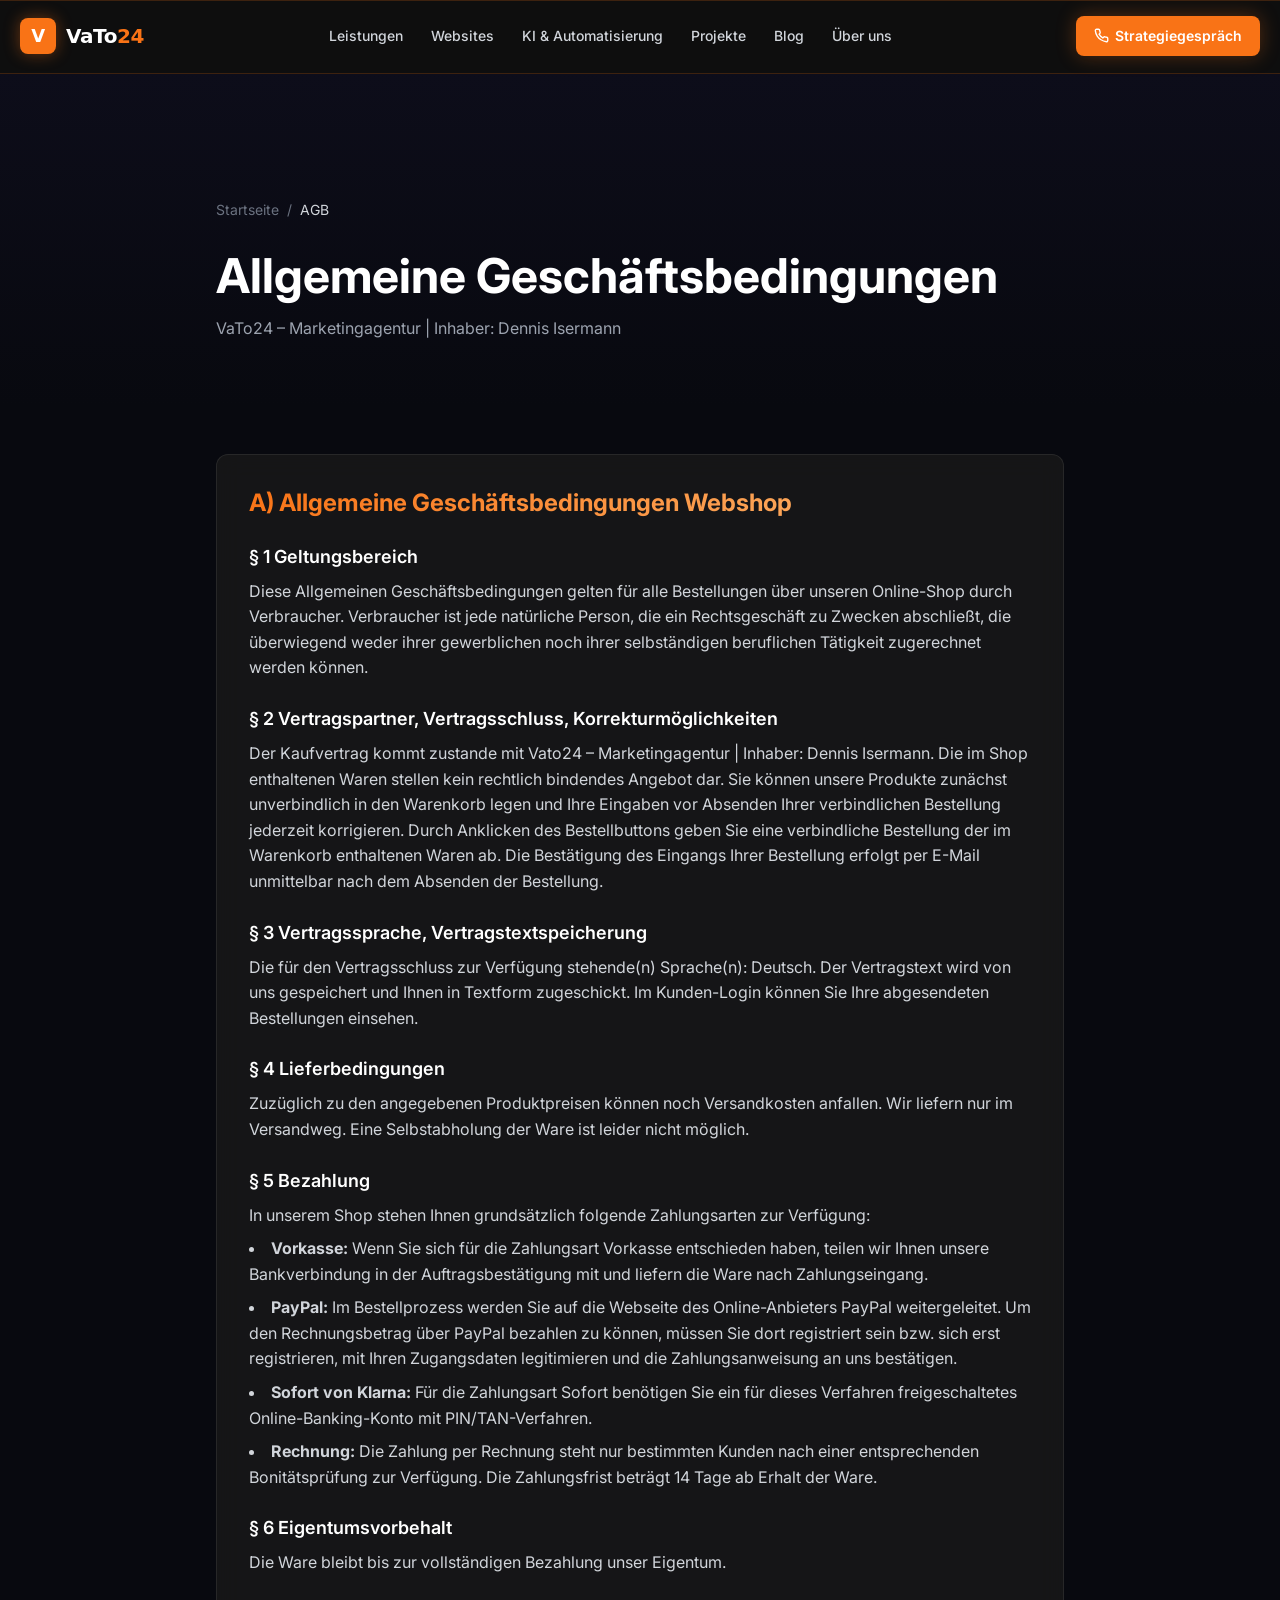
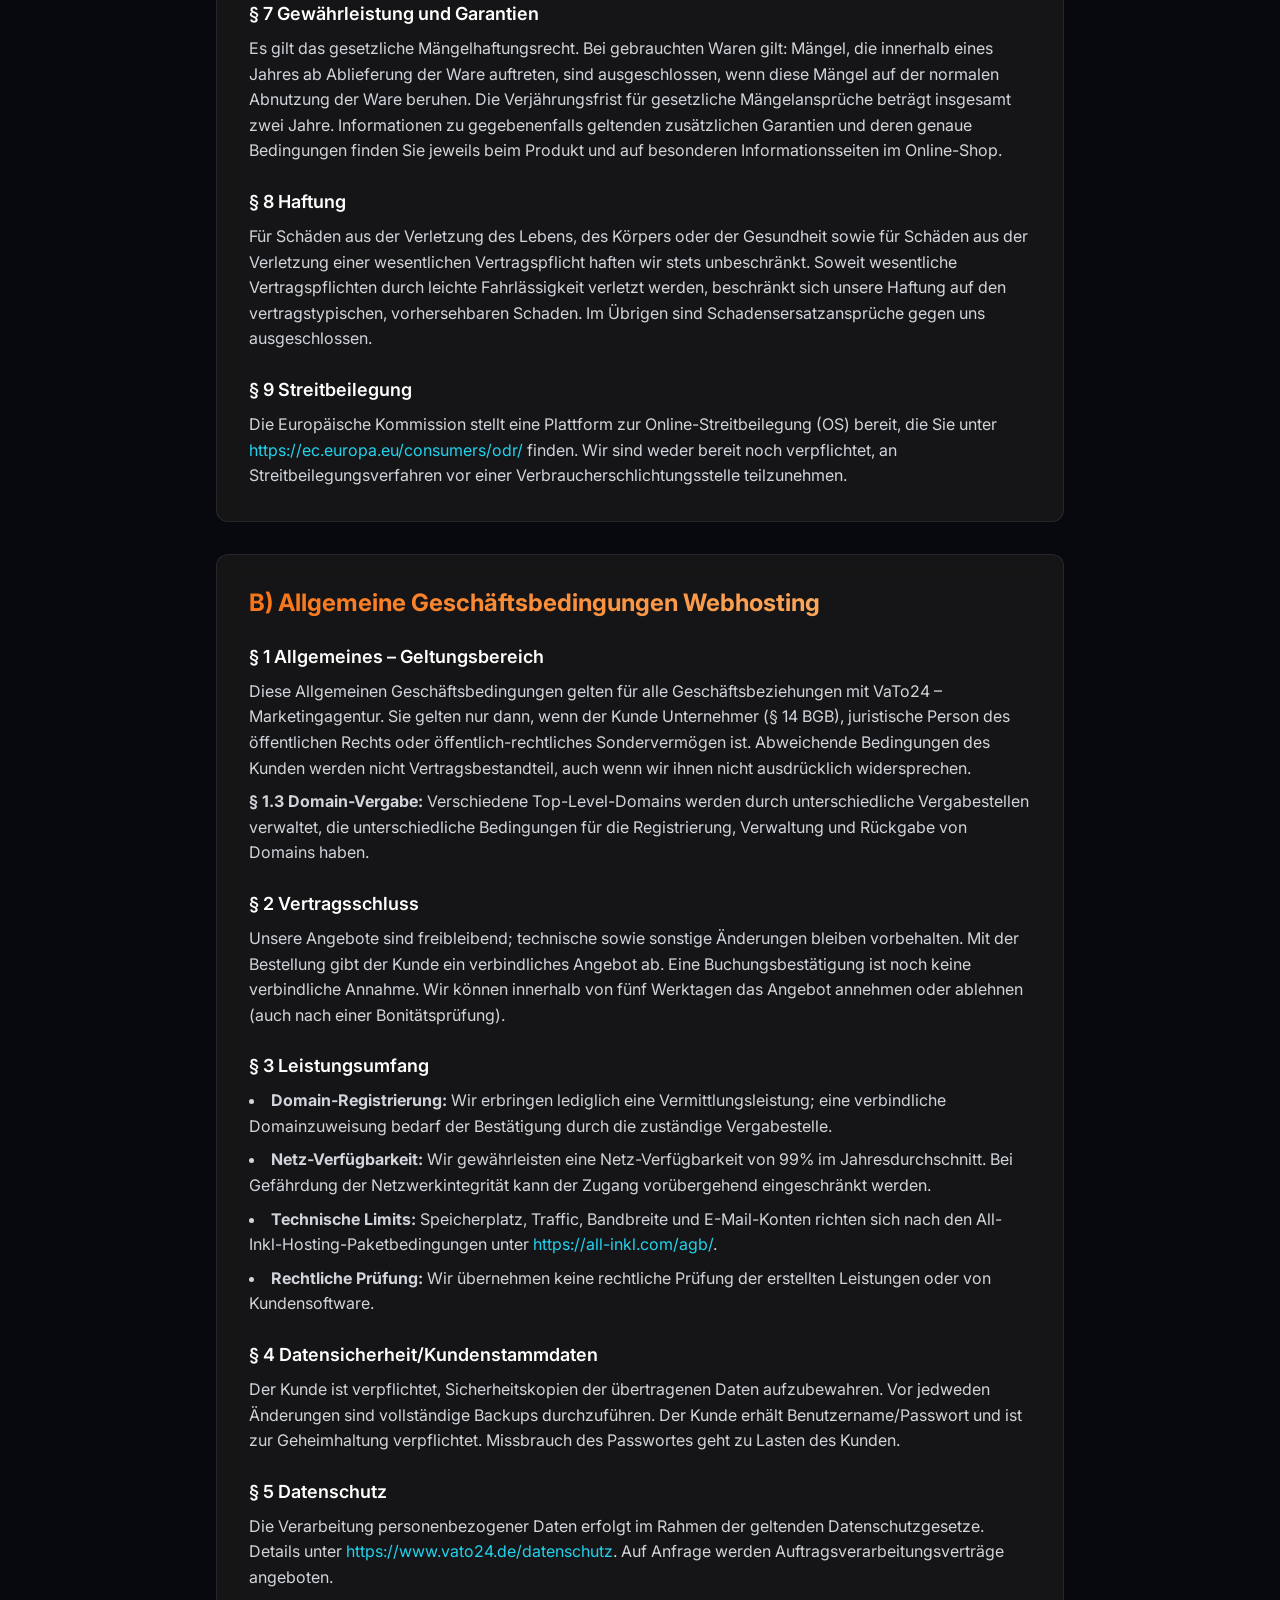
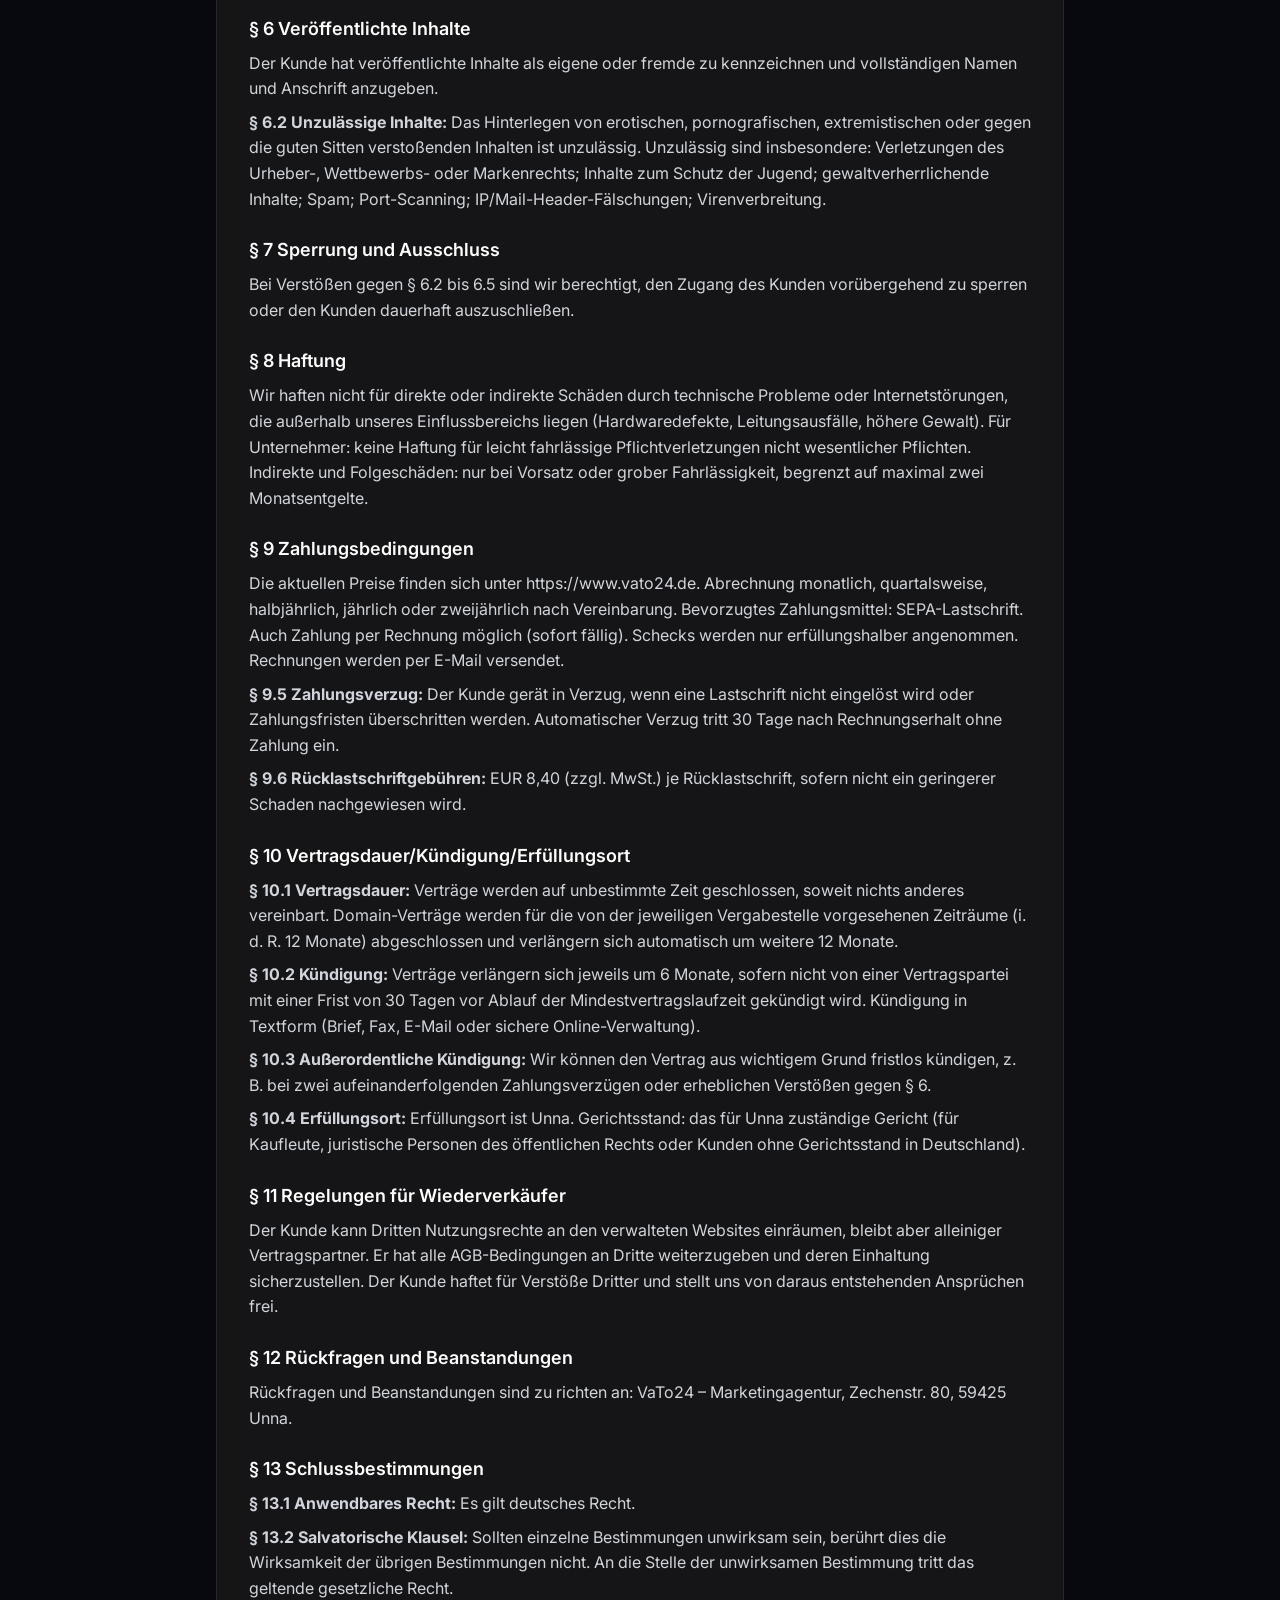
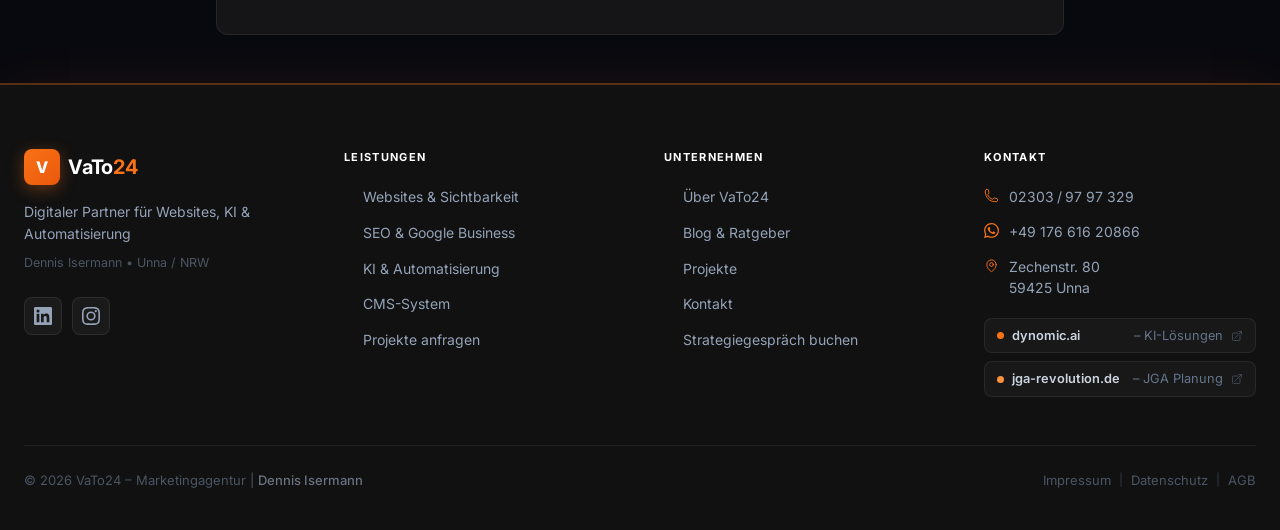
==== commit 6f1267b1: "feat: VaTo24 v4.1 - Orange brand redesign, problem-first, Dennis visible" ====
--- a/agb/index.html
+++ b/agb/index.html
@@ -8,11 +8,11 @@
   <meta name="robots" content="noindex, follow" />
   <link rel="preconnect" href="https://fonts.googleapis.com" />
   <link href="https://fonts.googleapis.com/css2?family=Inter:wght@300;400;500;600;700;800;900&display=swap" rel="stylesheet" />
-  <script type="module" crossorigin src="/assets/footer-CMtxiFSK.js"></script>
+  <script type="module" crossorigin src="/assets/footer-Wg88V6Rh.js"></script>
   <script type="module" crossorigin src="/assets/animations-CetyjiHi.js"></script>
   <script type="module" crossorigin src="/assets/nova-CruyNWnI.js"></script>
-  <script type="module" crossorigin src="/assets/legal-lUms8ZvV.js"></script>
-  <link rel="stylesheet" crossorigin href="/assets/footer-D4vcg-Tg.css">
+  <script type="module" crossorigin src="/assets/legal-C7qDLKYO.js"></script>
+  <link rel="stylesheet" crossorigin href="/assets/footer-CixWTKUp.css">
 </head>
 <body class="bg-[#08090f] text-white font-inter antialiased">
 
--- a/assets/footer-CixWTKUp.css
+++ b/assets/footer-CixWTKUp.css
@@ -0,0 +1 @@
+*,:before,:after{--tw-border-spacing-x: 0;--tw-border-spacing-y: 0;--tw-translate-x: 0;--tw-translate-y: 0;--tw-rotate: 0;--tw-skew-x: 0;--tw-skew-y: 0;--tw-scale-x: 1;--tw-scale-y: 1;--tw-pan-x: ;--tw-pan-y: ;--tw-pinch-zoom: ;--tw-scroll-snap-strictness: proximity;--tw-gradient-from-position: ;--tw-gradient-via-position: ;--tw-gradient-to-position: ;--tw-ordinal: ;--tw-slashed-zero: ;--tw-numeric-figure: ;--tw-numeric-spacing: ;--tw-numeric-fraction: ;--tw-ring-inset: ;--tw-ring-offset-width: 0px;--tw-ring-offset-color: #fff;--tw-ring-color: rgb(59 130 246 / .5);--tw-ring-offset-shadow: 0 0 #0000;--tw-ring-shadow: 0 0 #0000;--tw-shadow: 0 0 #0000;--tw-shadow-colored: 0 0 #0000;--tw-blur: ;--tw-brightness: ;--tw-contrast: ;--tw-grayscale: ;--tw-hue-rotate: ;--tw-invert: ;--tw-saturate: ;--tw-sepia: ;--tw-drop-shadow: ;--tw-backdrop-blur: ;--tw-backdrop-brightness: ;--tw-backdrop-contrast: ;--tw-backdrop-grayscale: ;--tw-backdrop-hue-rotate: ;--tw-backdrop-invert: ;--tw-backdrop-opacity: ;--tw-backdrop-saturate: ;--tw-backdrop-sepia: ;--tw-contain-size: ;--tw-contain-layout: ;--tw-contain-paint: ;--tw-contain-style: }::backdrop{--tw-border-spacing-x: 0;--tw-border-spacing-y: 0;--tw-translate-x: 0;--tw-translate-y: 0;--tw-rotate: 0;--tw-skew-x: 0;--tw-skew-y: 0;--tw-scale-x: 1;--tw-scale-y: 1;--tw-pan-x: ;--tw-pan-y: ;--tw-pinch-zoom: ;--tw-scroll-snap-strictness: proximity;--tw-gradient-from-position: ;--tw-gradient-via-position: ;--tw-gradient-to-position: ;--tw-ordinal: ;--tw-slashed-zero: ;--tw-numeric-figure: ;--tw-numeric-spacing: ;--tw-numeric-fraction: ;--tw-ring-inset: ;--tw-ring-offset-width: 0px;--tw-ring-offset-color: #fff;--tw-ring-color: rgb(59 130 246 / .5);--tw-ring-offset-shadow: 0 0 #0000;--tw-ring-shadow: 0 0 #0000;--tw-shadow: 0 0 #0000;--tw-shadow-colored: 0 0 #0000;--tw-blur: ;--tw-brightness: ;--tw-contrast: ;--tw-grayscale: ;--tw-hue-rotate: ;--tw-invert: ;--tw-saturate: ;--tw-sepia: ;--tw-drop-shadow: ;--tw-backdrop-blur: ;--tw-backdrop-brightness: ;--tw-backdrop-contrast: ;--tw-backdrop-grayscale: ;--tw-backdrop-hue-rotate: ;--tw-backdrop-invert: ;--tw-backdrop-opacity: ;--tw-backdrop-saturate: ;--tw-backdrop-sepia: ;--tw-contain-size: ;--tw-contain-layout: ;--tw-contain-paint: ;--tw-contain-style: }*,:before,:after{box-sizing:border-box;border-width:0;border-style:solid;border-color:#e5e7eb}:before,:after{--tw-content: ""}html,:host{line-height:1.5;-webkit-text-size-adjust:100%;-moz-tab-size:4;-o-tab-size:4;tab-size:4;font-family:ui-sans-serif,system-ui,sans-serif,"Apple Color Emoji","Segoe UI Emoji",Segoe UI Symbol,"Noto Color Emoji";font-feature-settings:normal;font-variation-settings:normal;-webkit-tap-highlight-color:transparent}body{margin:0;line-height:inherit}hr{height:0;color:inherit;border-top-width:1px}abbr:where([title]){-webkit-text-decoration:underline dotted;text-decoration:underline dotted}h1,h2,h3,h4,h5,h6{font-size:inherit;font-weight:inherit}a{color:inherit;text-decoration:inherit}b,strong{font-weight:bolder}code,kbd,samp,pre{font-family:ui-monospace,SFMono-Regular,Menlo,Monaco,Consolas,Liberation Mono,Courier New,monospace;font-feature-settings:normal;font-variation-settings:normal;font-size:1em}small{font-size:80%}sub,sup{font-size:75%;line-height:0;position:relative;vertical-align:baseline}sub{bottom:-.25em}sup{top:-.5em}table{text-indent:0;border-color:inherit;border-collapse:collapse}button,input,optgroup,select,textarea{font-family:inherit;font-feature-settings:inherit;font-variation-settings:inherit;font-size:100%;font-weight:inherit;line-height:inherit;letter-spacing:inherit;color:inherit;margin:0;padding:0}button,select{text-transform:none}button,input:where([type=button]),input:where([type=reset]),input:where([type=submit]){-webkit-appearance:button;background-color:transparent;background-image:none}:-moz-focusring{outline:auto}:-moz-ui-invalid{box-shadow:none}progress{vertical-align:baseline}::-webkit-inner-spin-button,::-webkit-outer-spin-button{height:auto}[type=search]{-webkit-appearance:textfield;outline-offset:-2px}::-webkit-search-decoration{-webkit-appearance:none}::-webkit-file-upload-button{-webkit-appearance:button;font:inherit}summary{display:list-item}blockquote,dl,dd,h1,h2,h3,h4,h5,h6,hr,figure,p,pre{margin:0}fieldset{margin:0;padding:0}legend{padding:0}ol,ul,menu{list-style:none;margin:0;padding:0}dialog{padding:0}textarea{resize:vertical}input::-moz-placeholder,textarea::-moz-placeholder{opacity:1;color:#9ca3af}input::placeholder,textarea::placeholder{opacity:1;color:#9ca3af}button,[role=button]{cursor:pointer}:disabled{cursor:default}img,svg,video,canvas,audio,iframe,embed,object{display:block;vertical-align:middle}img,video{max-width:100%;height:auto}[hidden]:where(:not([hidden=until-found])){display:none}.\!container{width:100%!important}.container{width:100%}@media (min-width: 640px){.\!container{max-width:640px!important}.container{max-width:640px}}@media (min-width: 768px){.\!container{max-width:768px!important}.container{max-width:768px}}@media (min-width: 1024px){.\!container{max-width:1024px!important}.container{max-width:1024px}}@media (min-width: 1280px){.\!container{max-width:1280px!important}.container{max-width:1280px}}@media (min-width: 1536px){.\!container{max-width:1536px!important}.container{max-width:1536px}}.prose{color:var(--tw-prose-body);max-width:65ch}.prose :where(p):not(:where([class~=not-prose],[class~=not-prose] *)){margin-top:1.25em;margin-bottom:1.25em}.prose :where([class~=lead]):not(:where([class~=not-prose],[class~=not-prose] *)){color:var(--tw-prose-lead);font-size:1.25em;line-height:1.6;margin-top:1.2em;margin-bottom:1.2em}.prose :where(a):not(:where([class~=not-prose],[class~=not-prose] *)){color:var(--tw-prose-links);text-decoration:underline;font-weight:500}.prose :where(strong):not(:where([class~=not-prose],[class~=not-prose] *)){color:var(--tw-prose-bold);font-weight:600}.prose :where(a strong):not(:where([class~=not-prose],[class~=not-prose] *)){color:inherit}.prose :where(blockquote strong):not(:where([class~=not-prose],[class~=not-prose] *)){color:inherit}.prose :where(thead th strong):not(:where([class~=not-prose],[class~=not-prose] *)){color:inherit}.prose :where(ol):not(:where([class~=not-prose],[class~=not-prose] *)){list-style-type:decimal;margin-top:1.25em;margin-bottom:1.25em;padding-inline-start:1.625em}.prose :where(ol[type=A]):not(:where([class~=not-prose],[class~=not-prose] *)){list-style-type:upper-alpha}.prose :where(ol[type=a]):not(:where([class~=not-prose],[class~=not-prose] *)){list-style-type:lower-alpha}.prose :where(ol[type=A s]):not(:where([class~=not-prose],[class~=not-prose] *)){list-style-type:upper-alpha}.prose :where(ol[type=a s]):not(:where([class~=not-prose],[class~=not-prose] *)){list-style-type:lower-alpha}.prose :where(ol[type=I]):not(:where([class~=not-prose],[class~=not-prose] *)){list-style-type:upper-roman}.prose :where(ol[type=i]):not(:where([class~=not-prose],[class~=not-prose] *)){list-style-type:lower-roman}.prose :where(ol[type=I s]):not(:where([class~=not-prose],[class~=not-prose] *)){list-style-type:upper-roman}.prose :where(ol[type=i s]):not(:where([class~=not-prose],[class~=not-prose] *)){list-style-type:lower-roman}.prose :where(ol[type="1"]):not(:where([class~=not-prose],[class~=not-prose] *)){list-style-type:decimal}.prose :where(ul):not(:where([class~=not-prose],[class~=not-prose] *)){list-style-type:disc;margin-top:1.25em;margin-bottom:1.25em;padding-inline-start:1.625em}.prose :where(ol>li):not(:where([class~=not-prose],[class~=not-prose] *))::marker{font-weight:400;color:var(--tw-prose-counters)}.prose :where(ul>li):not(:where([class~=not-prose],[class~=not-prose] *))::marker{color:var(--tw-prose-bullets)}.prose :where(dt):not(:where([class~=not-prose],[class~=not-prose] *)){color:var(--tw-prose-headings);font-weight:600;margin-top:1.25em}.prose :where(hr):not(:where([class~=not-prose],[class~=not-prose] *)){border-color:var(--tw-prose-hr);border-top-width:1px;margin-top:3em;margin-bottom:3em}.prose :where(blockquote):not(:where([class~=not-prose],[class~=not-prose] *)){font-weight:500;font-style:italic;color:var(--tw-prose-quotes);border-inline-start-width:.25rem;border-inline-start-color:var(--tw-prose-quote-borders);quotes:"“""”""‘""’";margin-top:1.6em;margin-bottom:1.6em;padding-inline-start:1em}.prose :where(blockquote p:first-of-type):not(:where([class~=not-prose],[class~=not-prose] *)):before{content:open-quote}.prose :where(blockquote p:last-of-type):not(:where([class~=not-prose],[class~=not-prose] *)):after{content:close-quote}.prose :where(h1):not(:where([class~=not-prose],[class~=not-prose] *)){color:var(--tw-prose-headings);font-weight:800;font-size:2.25em;margin-top:0;margin-bottom:.8888889em;line-height:1.1111111}.prose :where(h1 strong):not(:where([class~=not-prose],[class~=not-prose] *)){font-weight:900;color:inherit}.prose :where(h2):not(:where([class~=not-prose],[class~=not-prose] *)){color:var(--tw-prose-headings);font-weight:700;font-size:1.5em;margin-top:2em;margin-bottom:1em;line-height:1.3333333}.prose :where(h2 strong):not(:where([class~=not-prose],[class~=not-prose] *)){font-weight:800;color:inherit}.prose :where(h3):not(:where([class~=not-prose],[class~=not-prose] *)){color:var(--tw-prose-headings);font-weight:600;font-size:1.25em;margin-top:1.6em;margin-bottom:.6em;line-height:1.6}.prose :where(h3 strong):not(:where([class~=not-prose],[class~=not-prose] *)){font-weight:700;color:inherit}.prose :where(h4):not(:where([class~=not-prose],[class~=not-prose] *)){color:var(--tw-prose-headings);font-weight:600;margin-top:1.5em;margin-bottom:.5em;line-height:1.5}.prose :where(h4 strong):not(:where([class~=not-prose],[class~=not-prose] *)){font-weight:700;color:inherit}.prose :where(img):not(:where([class~=not-prose],[class~=not-prose] *)){margin-top:2em;margin-bottom:2em}.prose :where(picture):not(:where([class~=not-prose],[class~=not-prose] *)){display:block;margin-top:2em;margin-bottom:2em}.prose :where(video):not(:where([class~=not-prose],[class~=not-prose] *)){margin-top:2em;margin-bottom:2em}.prose :where(kbd):not(:where([class~=not-prose],[class~=not-prose] *)){font-weight:500;font-family:inherit;color:var(--tw-prose-kbd);box-shadow:0 0 0 1px var(--tw-prose-kbd-shadows),0 3px 0 var(--tw-prose-kbd-shadows);font-size:.875em;border-radius:.3125rem;padding-top:.1875em;padding-inline-end:.375em;padding-bottom:.1875em;padding-inline-start:.375em}.prose :where(code):not(:where([class~=not-prose],[class~=not-prose] *)){color:var(--tw-prose-code);font-weight:600;font-size:.875em}.prose :where(code):not(:where([class~=not-prose],[class~=not-prose] *)):before{content:"`"}.prose :where(code):not(:where([class~=not-prose],[class~=not-prose] *)):after{content:"`"}.prose :where(a code):not(:where([class~=not-prose],[class~=not-prose] *)){color:inherit}.prose :where(h1 code):not(:where([class~=not-prose],[class~=not-prose] *)){color:inherit}.prose :where(h2 code):not(:where([class~=not-prose],[class~=not-prose] *)){color:inherit;font-size:.875em}.prose :where(h3 code):not(:where([class~=not-prose],[class~=not-prose] *)){color:inherit;font-size:.9em}.prose :where(h4 code):not(:where([class~=not-prose],[class~=not-prose] *)){color:inherit}.prose :where(blockquote code):not(:where([class~=not-prose],[class~=not-prose] *)){color:inherit}.prose :where(thead th code):not(:where([class~=not-prose],[class~=not-prose] *)){color:inherit}.prose :where(pre):not(:where([class~=not-prose],[class~=not-prose] *)){color:var(--tw-prose-pre-code);background-color:var(--tw-prose-pre-bg);overflow-x:auto;font-weight:400;font-size:.875em;line-height:1.7142857;margin-top:1.7142857em;margin-bottom:1.7142857em;border-radius:.375rem;padding-top:.8571429em;padding-inline-end:1.1428571em;padding-bottom:.8571429em;padding-inline-start:1.1428571em}.prose :where(pre code):not(:where([class~=not-prose],[class~=not-prose] *)){background-color:transparent;border-width:0;border-radius:0;padding:0;font-weight:inherit;color:inherit;font-size:inherit;font-family:inherit;line-height:inherit}.prose :where(pre code):not(:where([class~=not-prose],[class~=not-prose] *)):before{content:none}.prose :where(pre code):not(:where([class~=not-prose],[class~=not-prose] *)):after{content:none}.prose :where(table):not(:where([class~=not-prose],[class~=not-prose] *)){width:100%;table-layout:auto;margin-top:2em;margin-bottom:2em;font-size:.875em;line-height:1.7142857}.prose :where(thead):not(:where([class~=not-prose],[class~=not-prose] *)){border-bottom-width:1px;border-bottom-color:var(--tw-prose-th-borders)}.prose :where(thead th):not(:where([class~=not-prose],[class~=not-prose] *)){color:var(--tw-prose-headings);font-weight:600;vertical-align:bottom;padding-inline-end:.5714286em;padding-bottom:.5714286em;padding-inline-start:.5714286em}.prose :where(tbody tr):not(:where([class~=not-prose],[class~=not-prose] *)){border-bottom-width:1px;border-bottom-color:var(--tw-prose-td-borders)}.prose :where(tbody tr:last-child):not(:where([class~=not-prose],[class~=not-prose] *)){border-bottom-width:0}.prose :where(tbody td):not(:where([class~=not-prose],[class~=not-prose] *)){vertical-align:baseline}.prose :where(tfoot):not(:where([class~=not-prose],[class~=not-prose] *)){border-top-width:1px;border-top-color:var(--tw-prose-th-borders)}.prose :where(tfoot td):not(:where([class~=not-prose],[class~=not-prose] *)){vertical-align:top}.prose :where(th,td):not(:where([class~=not-prose],[class~=not-prose] *)){text-align:start}.prose :where(figure>*):not(:where([class~=not-prose],[class~=not-prose] *)){margin-top:0;margin-bottom:0}.prose :where(figcaption):not(:where([class~=not-prose],[class~=not-prose] *)){color:var(--tw-prose-captions);font-size:.875em;line-height:1.4285714;margin-top:.8571429em}.prose{--tw-prose-body: #374151;--tw-prose-headings: #111827;--tw-prose-lead: #4b5563;--tw-prose-links: #111827;--tw-prose-bold: #111827;--tw-prose-counters: #6b7280;--tw-prose-bullets: #d1d5db;--tw-prose-hr: #e5e7eb;--tw-prose-quotes: #111827;--tw-prose-quote-borders: #e5e7eb;--tw-prose-captions: #6b7280;--tw-prose-kbd: #111827;--tw-prose-kbd-shadows: rgb(17 24 39 / 10%);--tw-prose-code: #111827;--tw-prose-pre-code: #e5e7eb;--tw-prose-pre-bg: #1f2937;--tw-prose-th-borders: #d1d5db;--tw-prose-td-borders: #e5e7eb;--tw-prose-invert-body: #d1d5db;--tw-prose-invert-headings: #fff;--tw-prose-invert-lead: #9ca3af;--tw-prose-invert-links: #fff;--tw-prose-invert-bold: #fff;--tw-prose-invert-counters: #9ca3af;--tw-prose-invert-bullets: #4b5563;--tw-prose-invert-hr: #374151;--tw-prose-invert-quotes: #f3f4f6;--tw-prose-invert-quote-borders: #374151;--tw-prose-invert-captions: #9ca3af;--tw-prose-invert-kbd: #fff;--tw-prose-invert-kbd-shadows: rgb(255 255 255 / 10%);--tw-prose-invert-code: #fff;--tw-prose-invert-pre-code: #d1d5db;--tw-prose-invert-pre-bg: rgb(0 0 0 / 50%);--tw-prose-invert-th-borders: #4b5563;--tw-prose-invert-td-borders: #374151;font-size:1rem;line-height:1.75}.prose :where(picture>img):not(:where([class~=not-prose],[class~=not-prose] *)){margin-top:0;margin-bottom:0}.prose :where(li):not(:where([class~=not-prose],[class~=not-prose] *)){margin-top:.5em;margin-bottom:.5em}.prose :where(ol>li):not(:where([class~=not-prose],[class~=not-prose] *)){padding-inline-start:.375em}.prose :where(ul>li):not(:where([class~=not-prose],[class~=not-prose] *)){padding-inline-start:.375em}.prose :where(.prose>ul>li p):not(:where([class~=not-prose],[class~=not-prose] *)){margin-top:.75em;margin-bottom:.75em}.prose :where(.prose>ul>li>p:first-child):not(:where([class~=not-prose],[class~=not-prose] *)){margin-top:1.25em}.prose :where(.prose>ul>li>p:last-child):not(:where([class~=not-prose],[class~=not-prose] *)){margin-bottom:1.25em}.prose :where(.prose>ol>li>p:first-child):not(:where([class~=not-prose],[class~=not-prose] *)){margin-top:1.25em}.prose :where(.prose>ol>li>p:last-child):not(:where([class~=not-prose],[class~=not-prose] *)){margin-bottom:1.25em}.prose :where(ul ul,ul ol,ol ul,ol ol):not(:where([class~=not-prose],[class~=not-prose] *)){margin-top:.75em;margin-bottom:.75em}.prose :where(dl):not(:where([class~=not-prose],[class~=not-prose] *)){margin-top:1.25em;margin-bottom:1.25em}.prose :where(dd):not(:where([class~=not-prose],[class~=not-prose] *)){margin-top:.5em;padding-inline-start:1.625em}.prose :where(hr+*):not(:where([class~=not-prose],[class~=not-prose] *)){margin-top:0}.prose :where(h2+*):not(:where([class~=not-prose],[class~=not-prose] *)){margin-top:0}.prose :where(h3+*):not(:where([class~=not-prose],[class~=not-prose] *)){margin-top:0}.prose :where(h4+*):not(:where([class~=not-prose],[class~=not-prose] *)){margin-top:0}.prose :where(thead th:first-child):not(:where([class~=not-prose],[class~=not-prose] *)){padding-inline-start:0}.prose :where(thead th:last-child):not(:where([class~=not-prose],[class~=not-prose] *)){padding-inline-end:0}.prose :where(tbody td,tfoot td):not(:where([class~=not-prose],[class~=not-prose] *)){padding-top:.5714286em;padding-inline-end:.5714286em;padding-bottom:.5714286em;padding-inline-start:.5714286em}.prose :where(tbody td:first-child,tfoot td:first-child):not(:where([class~=not-prose],[class~=not-prose] *)){padding-inline-start:0}.prose :where(tbody td:last-child,tfoot td:last-child):not(:where([class~=not-prose],[class~=not-prose] *)){padding-inline-end:0}.prose :where(figure):not(:where([class~=not-prose],[class~=not-prose] *)){margin-top:2em;margin-bottom:2em}.prose :where(.prose>:first-child):not(:where([class~=not-prose],[class~=not-prose] *)){margin-top:0}.prose :where(.prose>:last-child):not(:where([class~=not-prose],[class~=not-prose] *)){margin-bottom:0}.prose-lg{font-size:1.125rem;line-height:1.7777778}.prose-lg :where(p):not(:where([class~=not-prose],[class~=not-prose] *)){margin-top:1.3333333em;margin-bottom:1.3333333em}.prose-lg :where([class~=lead]):not(:where([class~=not-prose],[class~=not-prose] *)){font-size:1.2222222em;line-height:1.4545455;margin-top:1.0909091em;margin-bottom:1.0909091em}.prose-lg :where(blockquote):not(:where([class~=not-prose],[class~=not-prose] *)){margin-top:1.6666667em;margin-bottom:1.6666667em;padding-inline-start:1em}.prose-lg :where(h1):not(:where([class~=not-prose],[class~=not-prose] *)){font-size:2.6666667em;margin-top:0;margin-bottom:.8333333em;line-height:1}.prose-lg :where(h2):not(:where([class~=not-prose],[class~=not-prose] *)){font-size:1.6666667em;margin-top:1.8666667em;margin-bottom:1.0666667em;line-height:1.3333333}.prose-lg :where(h3):not(:where([class~=not-prose],[class~=not-prose] *)){font-size:1.3333333em;margin-top:1.6666667em;margin-bottom:.6666667em;line-height:1.5}.prose-lg :where(h4):not(:where([class~=not-prose],[class~=not-prose] *)){margin-top:1.7777778em;margin-bottom:.4444444em;line-height:1.5555556}.prose-lg :where(img):not(:where([class~=not-prose],[class~=not-prose] *)){margin-top:1.7777778em;margin-bottom:1.7777778em}.prose-lg :where(picture):not(:where([class~=not-prose],[class~=not-prose] *)){margin-top:1.7777778em;margin-bottom:1.7777778em}.prose-lg :where(picture>img):not(:where([class~=not-prose],[class~=not-prose] *)){margin-top:0;margin-bottom:0}.prose-lg :where(video):not(:where([class~=not-prose],[class~=not-prose] *)){margin-top:1.7777778em;margin-bottom:1.7777778em}.prose-lg :where(kbd):not(:where([class~=not-prose],[class~=not-prose] *)){font-size:.8888889em;border-radius:.3125rem;padding-top:.2222222em;padding-inline-end:.4444444em;padding-bottom:.2222222em;padding-inline-start:.4444444em}.prose-lg :where(code):not(:where([class~=not-prose],[class~=not-prose] *)){font-size:.8888889em}.prose-lg :where(h2 code):not(:where([class~=not-prose],[class~=not-prose] *)){font-size:.8666667em}.prose-lg :where(h3 code):not(:where([class~=not-prose],[class~=not-prose] *)){font-size:.875em}.prose-lg :where(pre):not(:where([class~=not-prose],[class~=not-prose] *)){font-size:.8888889em;line-height:1.75;margin-top:2em;margin-bottom:2em;border-radius:.375rem;padding-top:1em;padding-inline-end:1.5em;padding-bottom:1em;padding-inline-start:1.5em}.prose-lg :where(ol):not(:where([class~=not-prose],[class~=not-prose] *)){margin-top:1.3333333em;margin-bottom:1.3333333em;padding-inline-start:1.5555556em}.prose-lg :where(ul):not(:where([class~=not-prose],[class~=not-prose] *)){margin-top:1.3333333em;margin-bottom:1.3333333em;padding-inline-start:1.5555556em}.prose-lg :where(li):not(:where([class~=not-prose],[class~=not-prose] *)){margin-top:.6666667em;margin-bottom:.6666667em}.prose-lg :where(ol>li):not(:where([class~=not-prose],[class~=not-prose] *)){padding-inline-start:.4444444em}.prose-lg :where(ul>li):not(:where([class~=not-prose],[class~=not-prose] *)){padding-inline-start:.4444444em}.prose-lg :where(.prose-lg>ul>li p):not(:where([class~=not-prose],[class~=not-prose] *)){margin-top:.8888889em;margin-bottom:.8888889em}.prose-lg :where(.prose-lg>ul>li>p:first-child):not(:where([class~=not-prose],[class~=not-prose] *)){margin-top:1.3333333em}.prose-lg :where(.prose-lg>ul>li>p:last-child):not(:where([class~=not-prose],[class~=not-prose] *)){margin-bottom:1.3333333em}.prose-lg :where(.prose-lg>ol>li>p:first-child):not(:where([class~=not-prose],[class~=not-prose] *)){margin-top:1.3333333em}.prose-lg :where(.prose-lg>ol>li>p:last-child):not(:where([class~=not-prose],[class~=not-prose] *)){margin-bottom:1.3333333em}.prose-lg :where(ul ul,ul ol,ol ul,ol ol):not(:where([class~=not-prose],[class~=not-prose] *)){margin-top:.8888889em;margin-bottom:.8888889em}.prose-lg :where(dl):not(:where([class~=not-prose],[class~=not-prose] *)){margin-top:1.3333333em;margin-bottom:1.3333333em}.prose-lg :where(dt):not(:where([class~=not-prose],[class~=not-prose] *)){margin-top:1.3333333em}.prose-lg :where(dd):not(:where([class~=not-prose],[class~=not-prose] *)){margin-top:.6666667em;padding-inline-start:1.5555556em}.prose-lg :where(hr):not(:where([class~=not-prose],[class~=not-prose] *)){margin-top:3.1111111em;margin-bottom:3.1111111em}.prose-lg :where(hr+*):not(:where([class~=not-prose],[class~=not-prose] *)){margin-top:0}.prose-lg :where(h2+*):not(:where([class~=not-prose],[class~=not-prose] *)){margin-top:0}.prose-lg :where(h3+*):not(:where([class~=not-prose],[class~=not-prose] *)){margin-top:0}.prose-lg :where(h4+*):not(:where([class~=not-prose],[class~=not-prose] *)){margin-top:0}.prose-lg :where(table):not(:where([class~=not-prose],[class~=not-prose] *)){font-size:.8888889em;line-height:1.5}.prose-lg :where(thead th):not(:where([class~=not-prose],[class~=not-prose] *)){padding-inline-end:.75em;padding-bottom:.75em;padding-inline-start:.75em}.prose-lg :where(thead th:first-child):not(:where([class~=not-prose],[class~=not-prose] *)){padding-inline-start:0}.prose-lg :where(thead th:last-child):not(:where([class~=not-prose],[class~=not-prose] *)){padding-inline-end:0}.prose-lg :where(tbody td,tfoot td):not(:where([class~=not-prose],[class~=not-prose] *)){padding-top:.75em;padding-inline-end:.75em;padding-bottom:.75em;padding-inline-start:.75em}.prose-lg :where(tbody td:first-child,tfoot td:first-child):not(:where([class~=not-prose],[class~=not-prose] *)){padding-inline-start:0}.prose-lg :where(tbody td:last-child,tfoot td:last-child):not(:where([class~=not-prose],[class~=not-prose] *)){padding-inline-end:0}.prose-lg :where(figure):not(:where([class~=not-prose],[class~=not-prose] *)){margin-top:1.7777778em;margin-bottom:1.7777778em}.prose-lg :where(figure>*):not(:where([class~=not-prose],[class~=not-prose] *)){margin-top:0;margin-bottom:0}.prose-lg :where(figcaption):not(:where([class~=not-prose],[class~=not-prose] *)){font-size:.8888889em;line-height:1.5;margin-top:1em}.prose-lg :where(.prose-lg>:first-child):not(:where([class~=not-prose],[class~=not-prose] *)){margin-top:0}.prose-lg :where(.prose-lg>:last-child):not(:where([class~=not-prose],[class~=not-prose] *)){margin-bottom:0}.prose-invert{--tw-prose-body: var(--tw-prose-invert-body);--tw-prose-headings: var(--tw-prose-invert-headings);--tw-prose-lead: var(--tw-prose-invert-lead);--tw-prose-links: var(--tw-prose-invert-links);--tw-prose-bold: var(--tw-prose-invert-bold);--tw-prose-counters: var(--tw-prose-invert-counters);--tw-prose-bullets: var(--tw-prose-invert-bullets);--tw-prose-hr: var(--tw-prose-invert-hr);--tw-prose-quotes: var(--tw-prose-invert-quotes);--tw-prose-quote-borders: var(--tw-prose-invert-quote-borders);--tw-prose-captions: var(--tw-prose-invert-captions);--tw-prose-kbd: var(--tw-prose-invert-kbd);--tw-prose-kbd-shadows: var(--tw-prose-invert-kbd-shadows);--tw-prose-code: var(--tw-prose-invert-code);--tw-prose-pre-code: var(--tw-prose-invert-pre-code);--tw-prose-pre-bg: var(--tw-prose-invert-pre-bg);--tw-prose-th-borders: var(--tw-prose-invert-th-borders);--tw-prose-td-borders: var(--tw-prose-invert-td-borders)}.sr-only{position:absolute;width:1px;height:1px;padding:0;margin:-1px;overflow:hidden;clip:rect(0,0,0,0);white-space:nowrap;border-width:0}.pointer-events-none{pointer-events:none}.visible{visibility:visible}.fixed{position:fixed}.absolute{position:absolute}.relative{position:relative}.sticky{position:sticky}.-inset-2{top:-.5rem;right:-.5rem;bottom:-.5rem;left:-.5rem}.-inset-4{top:-1rem;right:-1rem;bottom:-1rem;left:-1rem}.inset-0{top:0;right:0;bottom:0;left:0}.-bottom-5{bottom:-1.25rem}.-left-40{left:-10rem}.-left-5{left:-1.25rem}.-left-6{left:-1.5rem}.-right-32{right:-8rem}.-right-4{right:-1rem}.-right-40{right:-10rem}.-right-48{right:-12rem}.-right-5{right:-1.25rem}.-right-6{right:-1.5rem}.-top-32{top:-8rem}.-top-4{top:-1rem}.-top-40{top:-10rem}.-top-48{top:-12rem}.-top-5{top:-1.25rem}.bottom-0{bottom:0}.bottom-10{bottom:2.5rem}.bottom-6{bottom:1.5rem}.bottom-\[-100px\]{bottom:-100px}.bottom-\[-60px\]{bottom:-60px}.bottom-\[-80px\]{bottom:-80px}.left-0{left:0}.left-1\/2{left:50%}.left-3{left:.75rem}.left-4{left:1rem}.left-6{left:1.5rem}.left-\[-100px\]{left:-100px}.left-\[-150px\]{left:-150px}.left-\[-200px\]{left:-200px}.left-\[-80px\]{left:-80px}.left-\[40\%\]{left:40%}.right-0{right:0}.right-6{right:1.5rem}.right-\[-100px\]{right:-100px}.right-\[-80px\]{right:-80px}.right-\[20\%\]{right:20%}.top-0{top:0}.top-1\/2{top:50%}.top-3{top:.75rem}.top-4{top:1rem}.top-\[-100px\]{top:-100px}.top-\[-150px\]{top:-150px}.top-\[30\%\]{top:30%}.top-\[40\%\]{top:40%}.-z-10{z-index:-10}.z-0{z-index:0}.z-10{z-index:10}.z-\[1\]{z-index:1}.order-1{order:1}.order-2{order:2}.order-last{order:9999}.col-span-2{grid-column:span 2 / span 2}.mx-auto{margin-left:auto;margin-right:auto}.mb-0\.5{margin-bottom:.125rem}.mb-1{margin-bottom:.25rem}.mb-1\.5{margin-bottom:.375rem}.mb-10{margin-bottom:2.5rem}.mb-12{margin-bottom:3rem}.mb-14{margin-bottom:3.5rem}.mb-16{margin-bottom:4rem}.mb-2{margin-bottom:.5rem}.mb-3{margin-bottom:.75rem}.mb-4{margin-bottom:1rem}.mb-5{margin-bottom:1.25rem}.mb-6{margin-bottom:1.5rem}.mb-7{margin-bottom:1.75rem}.mb-8{margin-bottom:2rem}.ml-2{margin-left:.5rem}.ml-3{margin-left:.75rem}.ml-auto{margin-left:auto}.mt-0\.5{margin-top:.125rem}.mt-1{margin-top:.25rem}.mt-10{margin-top:2.5rem}.mt-12{margin-top:3rem}.mt-16{margin-top:4rem}.mt-2{margin-top:.5rem}.mt-3{margin-top:.75rem}.mt-4{margin-top:1rem}.mt-5{margin-top:1.25rem}.mt-6{margin-top:1.5rem}.block{display:block}.inline-block{display:inline-block}.flex{display:flex}.inline-flex{display:inline-flex}.grid{display:grid}.hidden{display:none}.aspect-\[16\/9\]{aspect-ratio:16/9}.aspect-\[21\/9\]{aspect-ratio:21/9}.aspect-\[4\/3\]{aspect-ratio:4/3}.h-1{height:.25rem}.h-1\.5{height:.375rem}.h-10{height:2.5rem}.h-12{height:3rem}.h-14{height:3.5rem}.h-16{height:4rem}.h-2{height:.5rem}.h-20{height:5rem}.h-24{height:6rem}.h-3{height:.75rem}.h-3\.5{height:.875rem}.h-32{height:8rem}.h-4{height:1rem}.h-40{height:10rem}.h-48{height:12rem}.h-5{height:1.25rem}.h-6{height:1.5rem}.h-64{height:16rem}.h-7{height:1.75rem}.h-72{height:18rem}.h-8{height:2rem}.h-9{height:2.25rem}.h-\[300px\]{height:300px}.h-\[350px\]{height:350px}.h-\[400px\]{height:400px}.h-\[500px\]{height:500px}.h-\[600px\]{height:600px}.h-full{height:100%}.min-h-\[320px\]{min-height:320px}.min-h-screen{min-height:100vh}.w-1{width:.25rem}.w-1\.5{width:.375rem}.w-1\/2{width:50%}.w-10{width:2.5rem}.w-12{width:3rem}.w-14{width:3.5rem}.w-16{width:4rem}.w-2{width:.5rem}.w-24{width:6rem}.w-3{width:.75rem}.w-3\.5{width:.875rem}.w-3\/4{width:75%}.w-32{width:8rem}.w-4{width:1rem}.w-4\/5{width:80%}.w-40{width:10rem}.w-48{width:12rem}.w-5{width:1.25rem}.w-5\/6{width:83.333333%}.w-6{width:1.5rem}.w-64{width:16rem}.w-8{width:2rem}.w-9{width:2.25rem}.w-\[300px\]{width:300px}.w-\[350px\]{width:350px}.w-\[400px\]{width:400px}.w-\[500px\]{width:500px}.w-\[600px\]{width:600px}.w-full{width:100%}.w-px{width:1px}.min-w-0{min-width:0px}.min-w-\[200px\]{min-width:200px}.max-w-2xl{max-width:42rem}.max-w-3xl{max-width:48rem}.max-w-4xl{max-width:56rem}.max-w-5xl{max-width:64rem}.max-w-6xl{max-width:72rem}.max-w-7xl{max-width:80rem}.max-w-\[200px\]{max-width:200px}.max-w-\[80\%\]{max-width:80%}.max-w-\[85\%\]{max-width:85%}.max-w-none{max-width:none}.max-w-sm{max-width:24rem}.max-w-xl{max-width:36rem}.flex-1{flex:1 1 0%}.flex-shrink{flex-shrink:1}.flex-shrink-0{flex-shrink:0}.-translate-x-1\/2{--tw-translate-x: -50%;transform:translate(var(--tw-translate-x),var(--tw-translate-y)) rotate(var(--tw-rotate)) skew(var(--tw-skew-x)) skewY(var(--tw-skew-y)) scaleX(var(--tw-scale-x)) scaleY(var(--tw-scale-y))}.-translate-y-1\/2{--tw-translate-y: -50%;transform:translate(var(--tw-translate-x),var(--tw-translate-y)) rotate(var(--tw-rotate)) skew(var(--tw-skew-x)) skewY(var(--tw-skew-y)) scaleX(var(--tw-scale-x)) scaleY(var(--tw-scale-y))}.translate-x-1\/2{--tw-translate-x: 50%;transform:translate(var(--tw-translate-x),var(--tw-translate-y)) rotate(var(--tw-rotate)) skew(var(--tw-skew-x)) skewY(var(--tw-skew-y)) scaleX(var(--tw-scale-x)) scaleY(var(--tw-scale-y))}.translate-x-1\/3{--tw-translate-x: 33.333333%;transform:translate(var(--tw-translate-x),var(--tw-translate-y)) rotate(var(--tw-rotate)) skew(var(--tw-skew-x)) skewY(var(--tw-skew-y)) scaleX(var(--tw-scale-x)) scaleY(var(--tw-scale-y))}.translate-y-1\/3{--tw-translate-y: 33.333333%;transform:translate(var(--tw-translate-x),var(--tw-translate-y)) rotate(var(--tw-rotate)) skew(var(--tw-skew-x)) skewY(var(--tw-skew-y)) scaleX(var(--tw-scale-x)) scaleY(var(--tw-scale-y))}.transform{transform:translate(var(--tw-translate-x),var(--tw-translate-y)) rotate(var(--tw-rotate)) skew(var(--tw-skew-x)) skewY(var(--tw-skew-y)) scaleX(var(--tw-scale-x)) scaleY(var(--tw-scale-y))}@keyframes bounce{0%,to{transform:translateY(-25%);animation-timing-function:cubic-bezier(.8,0,1,1)}50%{transform:none;animation-timing-function:cubic-bezier(0,0,.2,1)}}.animate-bounce{animation:bounce 1s infinite}@keyframes pulse{50%{opacity:.5}}.animate-pulse{animation:pulse 2s cubic-bezier(.4,0,.6,1) infinite}.animate-spin{animation:spin 1s linear infinite}@keyframes spin{to{transform:rotate(360deg)}}.animate-spin-slow{animation:spin 8s linear infinite}.cursor-pointer{cursor:pointer}.resize{resize:both}.scroll-mt-24{scroll-margin-top:6rem}.list-inside{list-style-position:inside}.list-disc{list-style-type:disc}.grid-cols-1{grid-template-columns:repeat(1,minmax(0,1fr))}.grid-cols-2{grid-template-columns:repeat(2,minmax(0,1fr))}.grid-cols-3{grid-template-columns:repeat(3,minmax(0,1fr))}.flex-col{flex-direction:column}.flex-wrap{flex-wrap:wrap}.items-start{align-items:flex-start}.items-center{align-items:center}.justify-start{justify-content:flex-start}.justify-end{justify-content:flex-end}.justify-center{justify-content:center}.justify-between{justify-content:space-between}.gap-0{gap:0px}.gap-1{gap:.25rem}.gap-1\.5{gap:.375rem}.gap-10{gap:2.5rem}.gap-12{gap:3rem}.gap-16{gap:4rem}.gap-2{gap:.5rem}.gap-3{gap:.75rem}.gap-4{gap:1rem}.gap-5{gap:1.25rem}.gap-6{gap:1.5rem}.gap-8{gap:2rem}.space-y-1>:not([hidden])~:not([hidden]){--tw-space-y-reverse: 0;margin-top:calc(.25rem * calc(1 - var(--tw-space-y-reverse)));margin-bottom:calc(.25rem * var(--tw-space-y-reverse))}.space-y-10>:not([hidden])~:not([hidden]){--tw-space-y-reverse: 0;margin-top:calc(2.5rem * calc(1 - var(--tw-space-y-reverse)));margin-bottom:calc(2.5rem * var(--tw-space-y-reverse))}.space-y-2>:not([hidden])~:not([hidden]){--tw-space-y-reverse: 0;margin-top:calc(.5rem * calc(1 - var(--tw-space-y-reverse)));margin-bottom:calc(.5rem * var(--tw-space-y-reverse))}.space-y-3>:not([hidden])~:not([hidden]){--tw-space-y-reverse: 0;margin-top:calc(.75rem * calc(1 - var(--tw-space-y-reverse)));margin-bottom:calc(.75rem * var(--tw-space-y-reverse))}.space-y-4>:not([hidden])~:not([hidden]){--tw-space-y-reverse: 0;margin-top:calc(1rem * calc(1 - var(--tw-space-y-reverse)));margin-bottom:calc(1rem * var(--tw-space-y-reverse))}.space-y-5>:not([hidden])~:not([hidden]){--tw-space-y-reverse: 0;margin-top:calc(1.25rem * calc(1 - var(--tw-space-y-reverse)));margin-bottom:calc(1.25rem * var(--tw-space-y-reverse))}.space-y-6>:not([hidden])~:not([hidden]){--tw-space-y-reverse: 0;margin-top:calc(1.5rem * calc(1 - var(--tw-space-y-reverse)));margin-bottom:calc(1.5rem * var(--tw-space-y-reverse))}.space-y-8>:not([hidden])~:not([hidden]){--tw-space-y-reverse: 0;margin-top:calc(2rem * calc(1 - var(--tw-space-y-reverse)));margin-bottom:calc(2rem * var(--tw-space-y-reverse))}.self-center{align-self:center}.overflow-hidden{overflow:hidden}.scroll-smooth{scroll-behavior:smooth}.truncate{overflow:hidden;text-overflow:ellipsis;white-space:nowrap}.whitespace-nowrap{white-space:nowrap}.rounded{border-radius:.25rem}.rounded-2xl{border-radius:1rem}.rounded-3xl{border-radius:1.5rem}.rounded-full{border-radius:9999px}.rounded-lg{border-radius:.5rem}.rounded-xl{border-radius:.75rem}.rounded-tl-none{border-top-left-radius:0}.rounded-tr-none{border-top-right-radius:0}.border{border-width:1px}.border-y{border-top-width:1px;border-bottom-width:1px}.border-b{border-bottom-width:1px}.border-t{border-top-width:1px}.border-dashed{border-style:dashed}.border-cyan-500\/15{border-color:#06b6d426}.border-cyan-500\/20{border-color:#06b6d433}.border-cyan-500\/25{border-color:#06b6d440}.border-cyan-500\/30{border-color:#06b6d44d}.border-cyan-500\/40{border-color:#06b6d466}.border-green-500\/20{border-color:#22c55e33}.border-green-500\/25{border-color:#22c55e40}.border-green-500\/30{border-color:#22c55e4d}.border-indigo-500\/30{border-color:#6366f14d}.border-orange-500\/25{border-color:#f9731640}.border-pink-500\/15{border-color:#ec489926}.border-pink-500\/20{border-color:#ec489933}.border-pink-500\/30{border-color:#ec48994d}.border-red-500\/25{border-color:#ef444440}.border-red-500\/30{border-color:#ef44444d}.border-slate-600{--tw-border-opacity: 1;border-color:rgb(71 85 105 / var(--tw-border-opacity, 1))}.border-slate-600\/50{border-color:#47556980}.border-slate-700{--tw-border-opacity: 1;border-color:rgb(51 65 85 / var(--tw-border-opacity, 1))}.border-slate-700\/50{border-color:#33415580}.border-teal-500\/30{border-color:#14b8a64d}.border-violet-500\/15{border-color:#8b5cf626}.border-violet-500\/20{border-color:#8b5cf633}.border-violet-500\/25{border-color:#8b5cf640}.border-violet-500\/30{border-color:#8b5cf64d}.border-white\/10{border-color:#ffffff1a}.border-white\/5{border-color:#ffffff0d}.border-white\/\[0\.06\]{border-color:#ffffff0f}.border-white\/\[0\.07\]{border-color:#ffffff12}.border-yellow-500\/25{border-color:#eab30840}.border-yellow-500\/30{border-color:#eab3084d}.bg-\[\#08090f\]{--tw-bg-opacity: 1;background-color:rgb(8 9 15 / var(--tw-bg-opacity, 1))}.bg-cyan-400{--tw-bg-opacity: 1;background-color:rgb(34 211 238 / var(--tw-bg-opacity, 1))}.bg-cyan-500{--tw-bg-opacity: 1;background-color:rgb(6 182 212 / var(--tw-bg-opacity, 1))}.bg-cyan-500\/10{background-color:#06b6d41a}.bg-cyan-500\/15{background-color:#06b6d426}.bg-cyan-500\/20{background-color:#06b6d433}.bg-cyan-500\/30{background-color:#06b6d44d}.bg-cyan-500\/5{background-color:#06b6d40d}.bg-gray-500{--tw-bg-opacity: 1;background-color:rgb(107 114 128 / var(--tw-bg-opacity, 1))}.bg-green-400{--tw-bg-opacity: 1;background-color:rgb(74 222 128 / var(--tw-bg-opacity, 1))}.bg-green-500\/10{background-color:#22c55e1a}.bg-green-500\/15{background-color:#22c55e26}.bg-green-500\/20{background-color:#22c55e33}.bg-green-500\/50{background-color:#22c55e80}.bg-green-500\/60{background-color:#22c55e99}.bg-green-500\/70{background-color:#22c55eb3}.bg-indigo-500\/10{background-color:#6366f11a}.bg-orange-500\/15{background-color:#f9731626}.bg-orange-500\/5{background-color:#f973160d}.bg-pink-400{--tw-bg-opacity: 1;background-color:rgb(244 114 182 / var(--tw-bg-opacity, 1))}.bg-pink-500\/10{background-color:#ec48991a}.bg-pink-500\/20{background-color:#ec489933}.bg-pink-500\/5{background-color:#ec48990d}.bg-red-500\/10{background-color:#ef44441a}.bg-red-500\/15{background-color:#ef444426}.bg-red-500\/5{background-color:#ef44440d}.bg-red-500\/50{background-color:#ef444480}.bg-red-500\/60{background-color:#ef444499}.bg-red-500\/70{background-color:#ef4444b3}.bg-slate-500{--tw-bg-opacity: 1;background-color:rgb(100 116 139 / var(--tw-bg-opacity, 1))}.bg-slate-700{--tw-bg-opacity: 1;background-color:rgb(51 65 85 / var(--tw-bg-opacity, 1))}.bg-teal-500\/10{background-color:#14b8a61a}.bg-violet-400{--tw-bg-opacity: 1;background-color:rgb(167 139 250 / var(--tw-bg-opacity, 1))}.bg-violet-500\/10{background-color:#8b5cf61a}.bg-violet-500\/15{background-color:#8b5cf626}.bg-violet-500\/20{background-color:#8b5cf633}.bg-violet-500\/30{background-color:#8b5cf64d}.bg-violet-500\/5{background-color:#8b5cf60d}.bg-violet-600\/10{background-color:#7c3aed1a}.bg-violet-600\/15{background-color:#7c3aed26}.bg-violet-600\/20{background-color:#7c3aed33}.bg-violet-600\/5{background-color:#7c3aed0d}.bg-white\/10{background-color:#ffffff1a}.bg-white\/5{background-color:#ffffff0d}.bg-white\/\[0\.02\]{background-color:#ffffff05}.bg-white\/\[0\.03\]{background-color:#ffffff08}.bg-yellow-400{--tw-bg-opacity: 1;background-color:rgb(250 204 21 / var(--tw-bg-opacity, 1))}.bg-yellow-500\/10{background-color:#eab3081a}.bg-yellow-500\/15{background-color:#eab30826}.bg-yellow-500\/5{background-color:#eab3080d}.bg-yellow-500\/50{background-color:#eab30880}.bg-yellow-500\/60{background-color:#eab30899}.bg-yellow-500\/70{background-color:#eab308b3}.bg-gradient-to-b{background-image:linear-gradient(to bottom,var(--tw-gradient-stops))}.bg-gradient-to-br{background-image:linear-gradient(to bottom right,var(--tw-gradient-stops))}.bg-gradient-to-l{background-image:linear-gradient(to left,var(--tw-gradient-stops))}.bg-gradient-to-r{background-image:linear-gradient(to right,var(--tw-gradient-stops))}.bg-gradient-to-t{background-image:linear-gradient(to top,var(--tw-gradient-stops))}.from-\[\#08090f\]{--tw-gradient-from: #08090f var(--tw-gradient-from-position);--tw-gradient-to: rgb(8 9 15 / 0) var(--tw-gradient-to-position);--tw-gradient-stops: var(--tw-gradient-from), var(--tw-gradient-to)}.from-\[\#08090f\]\/0{--tw-gradient-from: rgb(8 9 15 / 0) var(--tw-gradient-from-position);--tw-gradient-to: rgb(8 9 15 / 0) var(--tw-gradient-to-position);--tw-gradient-stops: var(--tw-gradient-from), var(--tw-gradient-to)}.from-\[\#08090f\]\/60{--tw-gradient-from: rgb(8 9 15 / .6) var(--tw-gradient-from-position);--tw-gradient-to: rgb(8 9 15 / 0) var(--tw-gradient-to-position);--tw-gradient-stops: var(--tw-gradient-from), var(--tw-gradient-to)}.from-\[\#08090f\]\/70{--tw-gradient-from: rgb(8 9 15 / .7) var(--tw-gradient-from-position);--tw-gradient-to: rgb(8 9 15 / 0) var(--tw-gradient-to-position);--tw-gradient-stops: var(--tw-gradient-from), var(--tw-gradient-to)}.from-\[\#08090f\]\/80{--tw-gradient-from: rgb(8 9 15 / .8) var(--tw-gradient-from-position);--tw-gradient-to: rgb(8 9 15 / 0) var(--tw-gradient-to-position);--tw-gradient-stops: var(--tw-gradient-from), var(--tw-gradient-to)}.from-\[\#08090f\]\/90{--tw-gradient-from: rgb(8 9 15 / .9) var(--tw-gradient-from-position);--tw-gradient-to: rgb(8 9 15 / 0) var(--tw-gradient-to-position);--tw-gradient-stops: var(--tw-gradient-from), var(--tw-gradient-to)}.from-\[\#0d0d1a\]{--tw-gradient-from: #0d0d1a var(--tw-gradient-from-position);--tw-gradient-to: rgb(13 13 26 / 0) var(--tw-gradient-to-position);--tw-gradient-stops: var(--tw-gradient-from), var(--tw-gradient-to)}.from-cyan-500{--tw-gradient-from: #06b6d4 var(--tw-gradient-from-position);--tw-gradient-to: rgb(6 182 212 / 0) var(--tw-gradient-to-position);--tw-gradient-stops: var(--tw-gradient-from), var(--tw-gradient-to)}.from-cyan-500\/30{--tw-gradient-from: rgb(6 182 212 / .3) var(--tw-gradient-from-position);--tw-gradient-to: rgb(6 182 212 / 0) var(--tw-gradient-to-position);--tw-gradient-stops: var(--tw-gradient-from), var(--tw-gradient-to)}.from-cyan-500\/40{--tw-gradient-from: rgb(6 182 212 / .4) var(--tw-gradient-from-position);--tw-gradient-to: rgb(6 182 212 / 0) var(--tw-gradient-to-position);--tw-gradient-stops: var(--tw-gradient-from), var(--tw-gradient-to)}.from-cyan-500\/5{--tw-gradient-from: rgb(6 182 212 / .05) var(--tw-gradient-from-position);--tw-gradient-to: rgb(6 182 212 / 0) var(--tw-gradient-to-position);--tw-gradient-stops: var(--tw-gradient-from), var(--tw-gradient-to)}.from-cyan-600\/30{--tw-gradient-from: rgb(8 145 178 / .3) var(--tw-gradient-from-position);--tw-gradient-to: rgb(8 145 178 / 0) var(--tw-gradient-to-position);--tw-gradient-stops: var(--tw-gradient-from), var(--tw-gradient-to)}.from-cyan-900\/10{--tw-gradient-from: rgb(22 78 99 / .1) var(--tw-gradient-from-position);--tw-gradient-to: rgb(22 78 99 / 0) var(--tw-gradient-to-position);--tw-gradient-stops: var(--tw-gradient-from), var(--tw-gradient-to)}.from-cyan-900\/20{--tw-gradient-from: rgb(22 78 99 / .2) var(--tw-gradient-from-position);--tw-gradient-to: rgb(22 78 99 / 0) var(--tw-gradient-to-position);--tw-gradient-stops: var(--tw-gradient-from), var(--tw-gradient-to)}.from-green-500\/30{--tw-gradient-from: rgb(34 197 94 / .3) var(--tw-gradient-from-position);--tw-gradient-to: rgb(34 197 94 / 0) var(--tw-gradient-to-position);--tw-gradient-stops: var(--tw-gradient-from), var(--tw-gradient-to)}.from-indigo-500\/40{--tw-gradient-from: rgb(99 102 241 / .4) var(--tw-gradient-from-position);--tw-gradient-to: rgb(99 102 241 / 0) var(--tw-gradient-to-position);--tw-gradient-stops: var(--tw-gradient-from), var(--tw-gradient-to)}.from-pink-500\/15{--tw-gradient-from: rgb(236 72 153 / .15) var(--tw-gradient-from-position);--tw-gradient-to: rgb(236 72 153 / 0) var(--tw-gradient-to-position);--tw-gradient-stops: var(--tw-gradient-from), var(--tw-gradient-to)}.from-pink-600{--tw-gradient-from: #db2777 var(--tw-gradient-from-position);--tw-gradient-to: rgb(219 39 119 / 0) var(--tw-gradient-to-position);--tw-gradient-stops: var(--tw-gradient-from), var(--tw-gradient-to)}.from-pink-600\/30{--tw-gradient-from: rgb(219 39 119 / .3) var(--tw-gradient-from-position);--tw-gradient-to: rgb(219 39 119 / 0) var(--tw-gradient-to-position);--tw-gradient-stops: var(--tw-gradient-from), var(--tw-gradient-to)}.from-pink-900\/15{--tw-gradient-from: rgb(131 24 67 / .15) var(--tw-gradient-from-position);--tw-gradient-to: rgb(131 24 67 / 0) var(--tw-gradient-to-position);--tw-gradient-stops: var(--tw-gradient-from), var(--tw-gradient-to)}.from-violet-500{--tw-gradient-from: #8b5cf6 var(--tw-gradient-from-position);--tw-gradient-to: rgb(139 92 246 / 0) var(--tw-gradient-to-position);--tw-gradient-stops: var(--tw-gradient-from), var(--tw-gradient-to)}.from-violet-500\/20{--tw-gradient-from: rgb(139 92 246 / .2) var(--tw-gradient-from-position);--tw-gradient-to: rgb(139 92 246 / 0) var(--tw-gradient-to-position);--tw-gradient-stops: var(--tw-gradient-from), var(--tw-gradient-to)}.from-violet-500\/25{--tw-gradient-from: rgb(139 92 246 / .25) var(--tw-gradient-from-position);--tw-gradient-to: rgb(139 92 246 / 0) var(--tw-gradient-to-position);--tw-gradient-stops: var(--tw-gradient-from), var(--tw-gradient-to)}.from-violet-500\/40{--tw-gradient-from: rgb(139 92 246 / .4) var(--tw-gradient-from-position);--tw-gradient-to: rgb(139 92 246 / 0) var(--tw-gradient-to-position);--tw-gradient-stops: var(--tw-gradient-from), var(--tw-gradient-to)}.from-violet-600{--tw-gradient-from: #7c3aed var(--tw-gradient-from-position);--tw-gradient-to: rgb(124 58 237 / 0) var(--tw-gradient-to-position);--tw-gradient-stops: var(--tw-gradient-from), var(--tw-gradient-to)}.from-violet-600\/10{--tw-gradient-from: rgb(124 58 237 / .1) var(--tw-gradient-from-position);--tw-gradient-to: rgb(124 58 237 / 0) var(--tw-gradient-to-position);--tw-gradient-stops: var(--tw-gradient-from), var(--tw-gradient-to)}.from-violet-600\/30{--tw-gradient-from: rgb(124 58 237 / .3) var(--tw-gradient-from-position);--tw-gradient-to: rgb(124 58 237 / 0) var(--tw-gradient-to-position);--tw-gradient-stops: var(--tw-gradient-from), var(--tw-gradient-to)}.from-violet-900\/10{--tw-gradient-from: rgb(76 29 149 / .1) var(--tw-gradient-from-position);--tw-gradient-to: rgb(76 29 149 / 0) var(--tw-gradient-to-position);--tw-gradient-stops: var(--tw-gradient-from), var(--tw-gradient-to)}.from-violet-900\/15{--tw-gradient-from: rgb(76 29 149 / .15) var(--tw-gradient-from-position);--tw-gradient-to: rgb(76 29 149 / 0) var(--tw-gradient-to-position);--tw-gradient-stops: var(--tw-gradient-from), var(--tw-gradient-to)}.from-violet-900\/20{--tw-gradient-from: rgb(76 29 149 / .2) var(--tw-gradient-from-position);--tw-gradient-to: rgb(76 29 149 / 0) var(--tw-gradient-to-position);--tw-gradient-stops: var(--tw-gradient-from), var(--tw-gradient-to)}.from-violet-900\/25{--tw-gradient-from: rgb(76 29 149 / .25) var(--tw-gradient-from-position);--tw-gradient-to: rgb(76 29 149 / 0) var(--tw-gradient-to-position);--tw-gradient-stops: var(--tw-gradient-from), var(--tw-gradient-to)}.from-violet-900\/30{--tw-gradient-from: rgb(76 29 149 / .3) var(--tw-gradient-from-position);--tw-gradient-to: rgb(76 29 149 / 0) var(--tw-gradient-to-position);--tw-gradient-stops: var(--tw-gradient-from), var(--tw-gradient-to)}.via-\[\#08090f\]{--tw-gradient-to: rgb(8 9 15 / 0) var(--tw-gradient-to-position);--tw-gradient-stops: var(--tw-gradient-from), #08090f var(--tw-gradient-via-position), var(--tw-gradient-to)}.via-\[\#08090f\]\/40{--tw-gradient-to: rgb(8 9 15 / 0) var(--tw-gradient-to-position);--tw-gradient-stops: var(--tw-gradient-from), rgb(8 9 15 / .4) var(--tw-gradient-via-position), var(--tw-gradient-to)}.via-\[\#08090f\]\/50{--tw-gradient-to: rgb(8 9 15 / 0) var(--tw-gradient-to-position);--tw-gradient-stops: var(--tw-gradient-from), rgb(8 9 15 / .5) var(--tw-gradient-via-position), var(--tw-gradient-to)}.via-\[\#0b0c14\]{--tw-gradient-to: rgb(11 12 20 / 0) var(--tw-gradient-to-position);--tw-gradient-stops: var(--tw-gradient-from), #0b0c14 var(--tw-gradient-via-position), var(--tw-gradient-to)}.via-\[\#0c0d17\]{--tw-gradient-to: rgb(12 13 23 / 0) var(--tw-gradient-to-position);--tw-gradient-stops: var(--tw-gradient-from), #0c0d17 var(--tw-gradient-via-position), var(--tw-gradient-to)}.via-transparent{--tw-gradient-to: rgb(0 0 0 / 0) var(--tw-gradient-to-position);--tw-gradient-stops: var(--tw-gradient-from), transparent var(--tw-gradient-via-position), var(--tw-gradient-to)}.to-\[\#08090f\]{--tw-gradient-to: #08090f var(--tw-gradient-to-position)}.to-\[\#0c0d17\]{--tw-gradient-to: #0c0d17 var(--tw-gradient-to-position)}.to-blue-600{--tw-gradient-to: #2563eb var(--tw-gradient-to-position)}.to-cyan-500{--tw-gradient-to: #06b6d4 var(--tw-gradient-to-position)}.to-cyan-500\/10{--tw-gradient-to: rgb(6 182 212 / .1) var(--tw-gradient-to-position)}.to-cyan-500\/15{--tw-gradient-to: rgb(6 182 212 / .15) var(--tw-gradient-to-position)}.to-cyan-500\/20{--tw-gradient-to: rgb(6 182 212 / .2) var(--tw-gradient-to-position)}.to-cyan-500\/40{--tw-gradient-to: rgb(6 182 212 / .4) var(--tw-gradient-to-position)}.to-cyan-600\/10{--tw-gradient-to: rgb(8 145 178 / .1) var(--tw-gradient-to-position)}.to-cyan-900\/10{--tw-gradient-to: rgb(22 78 99 / .1) var(--tw-gradient-to-position)}.to-cyan-900\/15{--tw-gradient-to: rgb(22 78 99 / .15) var(--tw-gradient-to-position)}.to-cyan-900\/20{--tw-gradient-to: rgb(22 78 99 / .2) var(--tw-gradient-to-position)}.to-green-500\/10{--tw-gradient-to: rgb(34 197 94 / .1) var(--tw-gradient-to-position)}.to-pink-600\/10{--tw-gradient-to: rgb(219 39 119 / .1) var(--tw-gradient-to-position)}.to-pink-900\/10{--tw-gradient-to: rgb(131 24 67 / .1) var(--tw-gradient-to-position)}.to-transparent{--tw-gradient-to: transparent var(--tw-gradient-to-position)}.to-violet-500\/10{--tw-gradient-to: rgb(139 92 246 / .1) var(--tw-gradient-to-position)}.to-violet-500\/30{--tw-gradient-to: rgb(139 92 246 / .3) var(--tw-gradient-to-position)}.to-violet-500\/40{--tw-gradient-to: rgb(139 92 246 / .4) var(--tw-gradient-to-position)}.to-violet-500\/5{--tw-gradient-to: rgb(139 92 246 / .05) var(--tw-gradient-to-position)}.to-violet-600{--tw-gradient-to: #7c3aed var(--tw-gradient-to-position)}.to-violet-600\/10{--tw-gradient-to: rgb(124 58 237 / .1) var(--tw-gradient-to-position)}.to-violet-900\/10{--tw-gradient-to: rgb(76 29 149 / .1) var(--tw-gradient-to-position)}.object-cover{-o-object-fit:cover;object-fit:cover}.p-10{padding:2.5rem}.p-3{padding:.75rem}.p-4{padding:1rem}.p-5{padding:1.25rem}.p-6{padding:1.5rem}.p-7{padding:1.75rem}.p-8{padding:2rem}.px-10{padding-left:2.5rem;padding-right:2.5rem}.px-2{padding-left:.5rem;padding-right:.5rem}.px-2\.5{padding-left:.625rem;padding-right:.625rem}.px-3{padding-left:.75rem;padding-right:.75rem}.px-4{padding-left:1rem;padding-right:1rem}.px-5{padding-left:1.25rem;padding-right:1.25rem}.px-6{padding-left:1.5rem;padding-right:1.5rem}.px-7{padding-left:1.75rem;padding-right:1.75rem}.px-8{padding-left:2rem;padding-right:2rem}.py-0\.5{padding-top:.125rem;padding-bottom:.125rem}.py-1{padding-top:.25rem;padding-bottom:.25rem}.py-1\.5{padding-top:.375rem;padding-bottom:.375rem}.py-12{padding-top:3rem;padding-bottom:3rem}.py-16{padding-top:4rem;padding-bottom:4rem}.py-2{padding-top:.5rem;padding-bottom:.5rem}.py-2\.5{padding-top:.625rem;padding-bottom:.625rem}.py-20{padding-top:5rem;padding-bottom:5rem}.py-24{padding-top:6rem;padding-bottom:6rem}.py-28{padding-top:7rem;padding-bottom:7rem}.py-3{padding-top:.75rem;padding-bottom:.75rem}.py-3\.5{padding-top:.875rem;padding-bottom:.875rem}.py-4{padding-top:1rem;padding-bottom:1rem}.py-5{padding-top:1.25rem;padding-bottom:1.25rem}.py-8{padding-top:2rem;padding-bottom:2rem}.pb-12{padding-bottom:3rem}.pb-16{padding-bottom:4rem}.pb-20{padding-bottom:5rem}.pb-24{padding-bottom:6rem}.pb-28{padding-bottom:7rem}.pb-4{padding-bottom:1rem}.pb-5{padding-bottom:1.25rem}.pb-8{padding-bottom:2rem}.pl-12{padding-left:3rem}.pl-3{padding-left:.75rem}.pr-5{padding-right:1.25rem}.pt-1{padding-top:.25rem}.pt-2{padding-top:.5rem}.pt-28{padding-top:7rem}.pt-32{padding-top:8rem}.pt-4{padding-top:1rem}.pt-5{padding-top:1.25rem}.text-left{text-align:left}.text-center{text-align:center}.font-inter{font-family:Inter,sans-serif}.font-mono{font-family:ui-monospace,SFMono-Regular,Menlo,Monaco,Consolas,Liberation Mono,Courier New,monospace}.font-serif{font-family:ui-serif,Georgia,Cambria,Times New Roman,Times,serif}.text-2xl{font-size:1.5rem;line-height:2rem}.text-3xl{font-size:1.875rem;line-height:2.25rem}.text-4xl{font-size:2.25rem;line-height:2.5rem}.text-5xl{font-size:3rem;line-height:1}.text-\[10px\]{font-size:10px}.text-base{font-size:1rem;line-height:1.5rem}.text-lg{font-size:1.125rem;line-height:1.75rem}.text-sm{font-size:.875rem;line-height:1.25rem}.text-xl{font-size:1.25rem;line-height:1.75rem}.text-xs{font-size:.75rem;line-height:1rem}.font-black{font-weight:900}.font-bold{font-weight:700}.font-medium{font-weight:500}.font-normal{font-weight:400}.font-semibold{font-weight:600}.uppercase{text-transform:uppercase}.italic{font-style:italic}.not-italic{font-style:normal}.leading-\[1\.08\]{line-height:1.08}.leading-\[1\.1\]{line-height:1.1}.leading-none{line-height:1}.leading-relaxed{line-height:1.625}.leading-snug{line-height:1.375}.leading-tight{line-height:1.25}.tracking-tight{letter-spacing:-.025em}.tracking-wider{letter-spacing:.05em}.tracking-widest{letter-spacing:.1em}.text-cyan-300{--tw-text-opacity: 1;color:rgb(103 232 249 / var(--tw-text-opacity, 1))}.text-cyan-400{--tw-text-opacity: 1;color:rgb(34 211 238 / var(--tw-text-opacity, 1))}.text-cyan-500{--tw-text-opacity: 1;color:rgb(6 182 212 / var(--tw-text-opacity, 1))}.text-cyan-500\/60{color:#06b6d499}.text-gray-300{--tw-text-opacity: 1;color:rgb(209 213 219 / var(--tw-text-opacity, 1))}.text-gray-400{--tw-text-opacity: 1;color:rgb(156 163 175 / var(--tw-text-opacity, 1))}.text-gray-500{--tw-text-opacity: 1;color:rgb(107 114 128 / var(--tw-text-opacity, 1))}.text-green-300{--tw-text-opacity: 1;color:rgb(134 239 172 / var(--tw-text-opacity, 1))}.text-green-400{--tw-text-opacity: 1;color:rgb(74 222 128 / var(--tw-text-opacity, 1))}.text-green-500\/60{color:#22c55e99}.text-indigo-300{--tw-text-opacity: 1;color:rgb(165 180 252 / var(--tw-text-opacity, 1))}.text-indigo-400{--tw-text-opacity: 1;color:rgb(129 140 248 / var(--tw-text-opacity, 1))}.text-orange-400{--tw-text-opacity: 1;color:rgb(251 146 60 / var(--tw-text-opacity, 1))}.text-pink-300{--tw-text-opacity: 1;color:rgb(249 168 212 / var(--tw-text-opacity, 1))}.text-pink-400{--tw-text-opacity: 1;color:rgb(244 114 182 / var(--tw-text-opacity, 1))}.text-red-400{--tw-text-opacity: 1;color:rgb(248 113 113 / var(--tw-text-opacity, 1))}.text-slate-100{--tw-text-opacity: 1;color:rgb(241 245 249 / var(--tw-text-opacity, 1))}.text-slate-200{--tw-text-opacity: 1;color:rgb(226 232 240 / var(--tw-text-opacity, 1))}.text-slate-300{--tw-text-opacity: 1;color:rgb(203 213 225 / var(--tw-text-opacity, 1))}.text-slate-400{--tw-text-opacity: 1;color:rgb(148 163 184 / var(--tw-text-opacity, 1))}.text-slate-500{--tw-text-opacity: 1;color:rgb(100 116 139 / var(--tw-text-opacity, 1))}.text-slate-600{--tw-text-opacity: 1;color:rgb(71 85 105 / var(--tw-text-opacity, 1))}.text-slate-700{--tw-text-opacity: 1;color:rgb(51 65 85 / var(--tw-text-opacity, 1))}.text-slate-800{--tw-text-opacity: 1;color:rgb(30 41 59 / var(--tw-text-opacity, 1))}.text-teal-300{--tw-text-opacity: 1;color:rgb(94 234 212 / var(--tw-text-opacity, 1))}.text-violet-300{--tw-text-opacity: 1;color:rgb(196 181 253 / var(--tw-text-opacity, 1))}.text-violet-400{--tw-text-opacity: 1;color:rgb(167 139 250 / var(--tw-text-opacity, 1))}.text-violet-400\/30{color:#a78bfa4d}.text-white{--tw-text-opacity: 1;color:rgb(255 255 255 / var(--tw-text-opacity, 1))}.text-white\/90{color:#ffffffe6}.text-yellow-300{--tw-text-opacity: 1;color:rgb(253 224 71 / var(--tw-text-opacity, 1))}.text-yellow-400{--tw-text-opacity: 1;color:rgb(250 204 21 / var(--tw-text-opacity, 1))}.underline{text-decoration-line:underline}.underline-offset-2{text-underline-offset:2px}.antialiased{-webkit-font-smoothing:antialiased;-moz-osx-font-smoothing:grayscale}.placeholder-slate-500::-moz-placeholder{--tw-placeholder-opacity: 1;color:rgb(100 116 139 / var(--tw-placeholder-opacity, 1))}.placeholder-slate-500::placeholder{--tw-placeholder-opacity: 1;color:rgb(100 116 139 / var(--tw-placeholder-opacity, 1))}.opacity-20{opacity:.2}.opacity-25{opacity:.25}.opacity-70{opacity:.7}.opacity-75{opacity:.75}.shadow-2xl{--tw-shadow: 0 25px 50px -12px rgb(0 0 0 / .25);--tw-shadow-colored: 0 25px 50px -12px var(--tw-shadow-color);box-shadow:var(--tw-ring-offset-shadow, 0 0 #0000),var(--tw-ring-shadow, 0 0 #0000),var(--tw-shadow)}.shadow-lg{--tw-shadow: 0 10px 15px -3px rgb(0 0 0 / .1), 0 4px 6px -4px rgb(0 0 0 / .1);--tw-shadow-colored: 0 10px 15px -3px var(--tw-shadow-color), 0 4px 6px -4px var(--tw-shadow-color);box-shadow:var(--tw-ring-offset-shadow, 0 0 #0000),var(--tw-ring-shadow, 0 0 #0000),var(--tw-shadow)}.shadow-xl{--tw-shadow: 0 20px 25px -5px rgb(0 0 0 / .1), 0 8px 10px -6px rgb(0 0 0 / .1);--tw-shadow-colored: 0 20px 25px -5px var(--tw-shadow-color), 0 8px 10px -6px var(--tw-shadow-color);box-shadow:var(--tw-ring-offset-shadow, 0 0 #0000),var(--tw-ring-shadow, 0 0 #0000),var(--tw-shadow)}.outline{outline-style:solid}.ring{--tw-ring-offset-shadow: var(--tw-ring-inset) 0 0 0 var(--tw-ring-offset-width) var(--tw-ring-offset-color);--tw-ring-shadow: var(--tw-ring-inset) 0 0 0 calc(3px + var(--tw-ring-offset-width)) var(--tw-ring-color);box-shadow:var(--tw-ring-offset-shadow),var(--tw-ring-shadow),var(--tw-shadow, 0 0 #0000)}.blur{--tw-blur: blur(8px);filter:var(--tw-blur) var(--tw-brightness) var(--tw-contrast) var(--tw-grayscale) var(--tw-hue-rotate) var(--tw-invert) var(--tw-saturate) var(--tw-sepia) var(--tw-drop-shadow)}.blur-2xl{--tw-blur: blur(40px);filter:var(--tw-blur) var(--tw-brightness) var(--tw-contrast) var(--tw-grayscale) var(--tw-hue-rotate) var(--tw-invert) var(--tw-saturate) var(--tw-sepia) var(--tw-drop-shadow)}.blur-3xl{--tw-blur: blur(64px);filter:var(--tw-blur) var(--tw-brightness) var(--tw-contrast) var(--tw-grayscale) var(--tw-hue-rotate) var(--tw-invert) var(--tw-saturate) var(--tw-sepia) var(--tw-drop-shadow)}.blur-\[120px\]{--tw-blur: blur(120px);filter:var(--tw-blur) var(--tw-brightness) var(--tw-contrast) var(--tw-grayscale) var(--tw-hue-rotate) var(--tw-invert) var(--tw-saturate) var(--tw-sepia) var(--tw-drop-shadow)}.blur-\[140px\]{--tw-blur: blur(140px);filter:var(--tw-blur) var(--tw-brightness) var(--tw-contrast) var(--tw-grayscale) var(--tw-hue-rotate) var(--tw-invert) var(--tw-saturate) var(--tw-sepia) var(--tw-drop-shadow)}.blur-xl{--tw-blur: blur(24px);filter:var(--tw-blur) var(--tw-brightness) var(--tw-contrast) var(--tw-grayscale) var(--tw-hue-rotate) var(--tw-invert) var(--tw-saturate) var(--tw-sepia) var(--tw-drop-shadow)}.grayscale{--tw-grayscale: grayscale(100%);filter:var(--tw-blur) var(--tw-brightness) var(--tw-contrast) var(--tw-grayscale) var(--tw-hue-rotate) var(--tw-invert) var(--tw-saturate) var(--tw-sepia) var(--tw-drop-shadow)}.filter{filter:var(--tw-blur) var(--tw-brightness) var(--tw-contrast) var(--tw-grayscale) var(--tw-hue-rotate) var(--tw-invert) var(--tw-saturate) var(--tw-sepia) var(--tw-drop-shadow)}.backdrop-filter{-webkit-backdrop-filter:var(--tw-backdrop-blur) var(--tw-backdrop-brightness) var(--tw-backdrop-contrast) var(--tw-backdrop-grayscale) var(--tw-backdrop-hue-rotate) var(--tw-backdrop-invert) var(--tw-backdrop-opacity) var(--tw-backdrop-saturate) var(--tw-backdrop-sepia);backdrop-filter:var(--tw-backdrop-blur) var(--tw-backdrop-brightness) var(--tw-backdrop-contrast) var(--tw-backdrop-grayscale) var(--tw-backdrop-hue-rotate) var(--tw-backdrop-invert) var(--tw-backdrop-opacity) var(--tw-backdrop-saturate) var(--tw-backdrop-sepia)}.transition{transition-property:color,background-color,border-color,text-decoration-color,fill,stroke,opacity,box-shadow,transform,filter,backdrop-filter;transition-timing-function:cubic-bezier(.4,0,.2,1);transition-duration:.15s}.transition-all{transition-property:all;transition-timing-function:cubic-bezier(.4,0,.2,1);transition-duration:.15s}.transition-colors{transition-property:color,background-color,border-color,text-decoration-color,fill,stroke;transition-timing-function:cubic-bezier(.4,0,.2,1);transition-duration:.15s}.transition-transform{transition-property:transform;transition-timing-function:cubic-bezier(.4,0,.2,1);transition-duration:.15s}.duration-300{transition-duration:.3s}.duration-500{transition-duration:.5s}.ease-in-out{transition-timing-function:cubic-bezier(.4,0,.2,1)}.ease-out{transition-timing-function:cubic-bezier(0,0,.2,1)}:root{--primary: #f97316;--primary-dark: #c2510f;--primary-light: #fdba74;--primary-glow: rgba(249, 115, 22, .15);--bg: #0f0f0f;--surface: #1a1a1a;--surface-2: #232323;--border: rgba(255, 255, 255, .08);--border-orange: rgba(249, 115, 22, .25);--text: #fafafa;--text-muted: #a3a3a3;--text-subtle: #525252;--success: #22c55e;--warning: #f59e0b;--header-height: 72px;--radius: 12px;--transition: .2s ease}*,*:before,*:after{box-sizing:border-box;margin:0;padding:0}html{scroll-behavior:smooth;font-size:16px}body{background-color:var(--bg);color:var(--text);font-family:Inter,system-ui,-apple-system,sans-serif;line-height:1.6;-webkit-font-smoothing:antialiased;-moz-osx-font-smoothing:grayscale;overflow-x:hidden}::-webkit-scrollbar{width:6px}::-webkit-scrollbar-track{background:var(--bg)}::-webkit-scrollbar-thumb{background:#f9731666;border-radius:3px}::-webkit-scrollbar-thumb:hover{background:var(--primary)}::selection{background:#f973164d;color:#fff}::-moz-selection{background:#f973164d;color:#fff}:focus-visible{outline:2px solid var(--primary);outline-offset:3px;border-radius:4px}.bg-grid{position:relative}.bg-grid:before{content:"";position:absolute;top:0;right:0;bottom:0;left:0;background-image:radial-gradient(circle,rgba(255,255,255,.05) 1px,transparent 1px);background-size:32px 32px;pointer-events:none;z-index:0}.bg-grid>*{position:relative;z-index:1}.orb{position:absolute;border-radius:50%;filter:blur(80px);pointer-events:none;animation:orb-pulse 6s ease-in-out infinite}.orb-orange{background:#f973162e}.orb-warm{background:#ef444414}.orb-primary{background:radial-gradient(circle,rgba(249,115,22,.3) 0%,transparent 70%);width:500px;height:500px}.orb-secondary{background:radial-gradient(circle,rgba(239,68,68,.15) 0%,transparent 70%);width:400px;height:400px;animation-delay:-3s}@keyframes orb-pulse{0%,to{transform:scale(1) translate(0);opacity:.7}33%{transform:scale(1.1) translate(20px,-20px);opacity:1}66%{transform:scale(.95) translate(-15px,15px);opacity:.6}}.hero-video-container{position:relative;overflow:hidden}.hero-video{position:absolute;top:0;right:0;bottom:0;left:0;width:100%;height:100%;-o-object-fit:cover;object-fit:cover;z-index:0;opacity:.2}.hero-video-overlay{position:absolute;top:0;right:0;bottom:0;left:0;background:linear-gradient(135deg,#0f0f0fe0,#0f0f0f99,#0f0f0fe0);z-index:1}.hero-content{position:relative;z-index:2}.glass-card{background:#1a1a1acc;backdrop-filter:blur(12px);-webkit-backdrop-filter:blur(12px);border:1px solid rgba(255,255,255,.08);border-radius:var(--radius);transition:background var(--transition),border-color var(--transition),transform var(--transition),box-shadow var(--transition)}.glass-card:hover{background:#232323e6;border-color:#f9731633;transform:translateY(-4px);box-shadow:0 20px 60px #f9731614}.glass-card-orange{background:#1a1a1acc;backdrop-filter:blur(12px);-webkit-backdrop-filter:blur(12px);border:1px solid rgba(249,115,22,.25);border-radius:var(--radius);transition:background var(--transition),border-color var(--transition),transform var(--transition),box-shadow var(--transition)}.glass-card-orange:hover{background:#232323e6;border-color:#f9731673;transform:translateY(-4px);box-shadow:0 20px 60px #f9731626}.gradient-text{background:linear-gradient(135deg,#f97316,#fdba74);-webkit-background-clip:text;-webkit-text-fill-color:transparent;background-clip:text}.gradient-text-warm{background:linear-gradient(135deg,#f97316,#ef4444);-webkit-background-clip:text;-webkit-text-fill-color:transparent;background-clip:text}.gradient-text-animated{background:linear-gradient(135deg,#f97316,#fdba74,#f97316);background-size:300% 300%;-webkit-background-clip:text;-webkit-text-fill-color:transparent;background-clip:text;animation:gradient-text 4s ease infinite}@keyframes gradient-text{0%,to{background-position:0% 50%}50%{background-position:100% 50%}}.gradient-border{position:relative;border-radius:var(--radius)}.gradient-border:before{content:"";position:absolute;top:-1px;right:-1px;bottom:-1px;left:-1px;border-radius:calc(var(--radius) + 1px);background:linear-gradient(135deg,#f97316,#fdba74,#f97316);background-size:300% 300%;animation:gradient-text 3s ease infinite;z-index:-1;opacity:0;transition:opacity var(--transition)}.gradient-border:hover:before{opacity:1}.glow-hover{transition:box-shadow var(--transition),transform var(--transition)}.glow-hover:hover{box-shadow:0 0 32px #f9731640,0 8px 24px #0006;transform:translateY(-2px)}.btn-primary{display:inline-flex;align-items:center;gap:.5rem;padding:.875rem 1.75rem;background:#f97316;color:#fff;font-weight:600;font-size:.9375rem;border-radius:.75rem;border:none;cursor:pointer;text-decoration:none;transition:all .2s ease;white-space:nowrap}.btn-primary:hover{background:#c2510f;transform:translateY(-1px);box-shadow:0 8px 24px #f9731659}.btn-primary:active{transform:translateY(0);box-shadow:none}.btn-secondary{display:inline-flex;align-items:center;gap:.5rem;padding:.875rem 1.75rem;background:transparent;color:#f97316;font-weight:600;font-size:.9375rem;border-radius:.75rem;border:1.5px solid #f97316;cursor:pointer;text-decoration:none;transition:all .2s ease;white-space:nowrap}.btn-secondary:hover{background:#f973161a;transform:translateY(-1px);box-shadow:0 8px 24px #f9731626}.btn-secondary:active{transform:translateY(0);box-shadow:none}.section-padding{padding-top:6rem;padding-bottom:6rem}@media (min-width: 1024px){.section-padding{padding-top:8rem;padding-bottom:8rem}}[data-animate]{opacity:0;transform:translateY(32px);transition:opacity .65s ease,transform .65s ease}[data-animate].animate-in{opacity:1;transform:translateY(0)}[data-animate=fade]{transform:none}[data-animate=fade].animate-in{opacity:1}[data-animate=slide-left]{transform:translate(-40px)}[data-animate=slide-left].animate-in{opacity:1;transform:translate(0)}[data-animate=slide-right]{transform:translate(40px)}[data-animate=slide-right].animate-in{opacity:1;transform:translate(0)}[data-animate=scale]{transform:scale(.9)}[data-animate=scale].animate-in{opacity:1;transform:scale(1)}[data-delay="100"]{transition-delay:.1s}[data-delay="200"]{transition-delay:.2s}[data-delay="300"]{transition-delay:.3s}[data-delay="400"]{transition-delay:.4s}[data-delay="500"]{transition-delay:.5s}[data-delay="600"]{transition-delay:.6s}@keyframes slide-in-up{0%{opacity:0;transform:translateY(40px)}to{opacity:1;transform:translateY(0)}}@keyframes fade-in{0%{opacity:0}to{opacity:1}}.animate-slide-in-up{animation:slide-in-up .6s ease forwards}.animate-fade-in{animation:fade-in .8s ease forwards}#particles-container{position:absolute;top:0;right:0;bottom:0;left:0;overflow:hidden;pointer-events:none;z-index:0}.particle{position:absolute;border-radius:50%;animation:particle-float linear infinite;opacity:0;background:#f9731699}@keyframes particle-float{0%{transform:translateY(0) scale(1);opacity:0}10%{opacity:1}90%{opacity:.5}to{transform:translateY(-100vh) scale(.5);opacity:0}}.text-muted{color:var(--text-muted)}.text-subtle{color:var(--text-subtle)}.divider{height:1px;background:linear-gradient(90deg,transparent,var(--border-orange),transparent)}.badge{display:inline-flex;align-items:center;gap:6px;padding:4px 12px;background:#f973161f;border:1px solid rgba(249,115,22,.28);border-radius:999px;color:var(--primary);font-size:.8125rem;font-weight:500;letter-spacing:.03em}.surface{background:var(--surface);border-radius:var(--radius)}.surface-elevated{background:var(--surface-2);border-radius:var(--radius)}.hover\:border-cyan-500\/50:hover{border-color:#06b6d480}.hover\:border-cyan-500\/60:hover{border-color:#06b6d499}.hover\:border-indigo-500\/60:hover{border-color:#6366f199}.hover\:border-violet-500\/60:hover{border-color:#8b5cf699}.hover\:bg-cyan-500\/20:hover{background-color:#06b6d433}.hover\:bg-white\/5:hover{background-color:#ffffff0d}.hover\:text-cyan-300:hover{--tw-text-opacity: 1;color:rgb(103 232 249 / var(--tw-text-opacity, 1))}.hover\:text-cyan-400:hover{--tw-text-opacity: 1;color:rgb(34 211 238 / var(--tw-text-opacity, 1))}.hover\:text-green-400:hover{--tw-text-opacity: 1;color:rgb(74 222 128 / var(--tw-text-opacity, 1))}.hover\:text-indigo-400:hover{--tw-text-opacity: 1;color:rgb(129 140 248 / var(--tw-text-opacity, 1))}.hover\:text-pink-300:hover{--tw-text-opacity: 1;color:rgb(249 168 212 / var(--tw-text-opacity, 1))}.hover\:text-slate-300:hover{--tw-text-opacity: 1;color:rgb(203 213 225 / var(--tw-text-opacity, 1))}.hover\:text-violet-300:hover{--tw-text-opacity: 1;color:rgb(196 181 253 / var(--tw-text-opacity, 1))}.hover\:text-violet-400:hover{--tw-text-opacity: 1;color:rgb(167 139 250 / var(--tw-text-opacity, 1))}.hover\:text-white:hover{--tw-text-opacity: 1;color:rgb(255 255 255 / var(--tw-text-opacity, 1))}.hover\:underline:hover{text-decoration-line:underline}.group\/link:hover .group-hover\/link\:translate-x-1,.group:hover .group-hover\:translate-x-1{--tw-translate-x: .25rem;transform:translate(var(--tw-translate-x),var(--tw-translate-y)) rotate(var(--tw-rotate)) skew(var(--tw-skew-x)) skewY(var(--tw-skew-y)) scaleX(var(--tw-scale-x)) scaleY(var(--tw-scale-y))}.group:hover .group-hover\:scale-105{--tw-scale-x: 1.05;--tw-scale-y: 1.05;transform:translate(var(--tw-translate-x),var(--tw-translate-y)) rotate(var(--tw-rotate)) skew(var(--tw-skew-x)) skewY(var(--tw-skew-y)) scaleX(var(--tw-scale-x)) scaleY(var(--tw-scale-y))}.group:hover .group-hover\:gap-2{gap:.5rem}.group:hover .group-hover\:text-cyan-300{--tw-text-opacity: 1;color:rgb(103 232 249 / var(--tw-text-opacity, 1))}.group:hover .group-hover\:text-cyan-400{--tw-text-opacity: 1;color:rgb(34 211 238 / var(--tw-text-opacity, 1))}.group:hover .group-hover\:text-green-400{--tw-text-opacity: 1;color:rgb(74 222 128 / var(--tw-text-opacity, 1))}.group:hover .group-hover\:text-violet-400{--tw-text-opacity: 1;color:rgb(167 139 250 / var(--tw-text-opacity, 1))}.group:hover .group-hover\:opacity-90{opacity:.9}@media (min-width: 640px){.sm\:block{display:block}.sm\:grid-cols-2{grid-template-columns:repeat(2,minmax(0,1fr))}.sm\:grid-cols-3{grid-template-columns:repeat(3,minmax(0,1fr))}.sm\:flex-row{flex-direction:row}.sm\:items-end{align-items:flex-end}.sm\:justify-between{justify-content:space-between}.sm\:px-6{padding-left:1.5rem;padding-right:1.5rem}.sm\:text-3xl{font-size:1.875rem;line-height:2.25rem}.sm\:text-4xl{font-size:2.25rem;line-height:2.5rem}.sm\:text-5xl{font-size:3rem;line-height:1}.sm\:text-6xl{font-size:3.75rem;line-height:1}.sm\:text-xl{font-size:1.25rem;line-height:1.75rem}}@media (min-width: 768px){.md\:grid-cols-2{grid-template-columns:repeat(2,minmax(0,1fr))}.md\:text-5xl{font-size:3rem;line-height:1}}@media (min-width: 1024px){.lg\:order-1{order:1}.lg\:order-2{order:2}.lg\:order-first{order:-9999}.lg\:col-span-2{grid-column:span 2 / span 2}.lg\:col-span-3{grid-column:span 3 / span 3}.lg\:ml-auto{margin-left:auto}.lg\:grid-cols-2{grid-template-columns:repeat(2,minmax(0,1fr))}.lg\:grid-cols-3{grid-template-columns:repeat(3,minmax(0,1fr))}.lg\:grid-cols-4{grid-template-columns:repeat(4,minmax(0,1fr))}.lg\:grid-cols-5{grid-template-columns:repeat(5,minmax(0,1fr))}.lg\:grid-cols-\[1fr_300px\]{grid-template-columns:1fr 300px}.lg\:flex-row{flex-direction:row}.lg\:border-l{border-left-width:1px}.lg\:border-r{border-right-width:1px}.lg\:border-t-0{border-top-width:0px}.lg\:p-10{padding:2.5rem}.lg\:p-12{padding:3rem}.lg\:px-8{padding-left:2rem;padding-right:2rem}.lg\:py-20{padding-top:5rem;padding-bottom:5rem}.lg\:py-24{padding-top:6rem;padding-bottom:6rem}.lg\:py-28{padding-top:7rem;padding-bottom:7rem}.lg\:py-32{padding-top:8rem;padding-bottom:8rem}.lg\:py-36{padding-top:9rem;padding-bottom:9rem}.lg\:pb-32{padding-bottom:8rem}.lg\:text-left{text-align:left}.lg\:text-2xl{font-size:1.5rem;line-height:2rem}.lg\:text-3xl{font-size:1.875rem;line-height:2.25rem}.lg\:text-4xl{font-size:2.25rem;line-height:2.5rem}.lg\:text-5xl{font-size:3rem;line-height:1}.lg\:text-6xl{font-size:3.75rem;line-height:1}.lg\:text-7xl{font-size:4.5rem;line-height:1}}
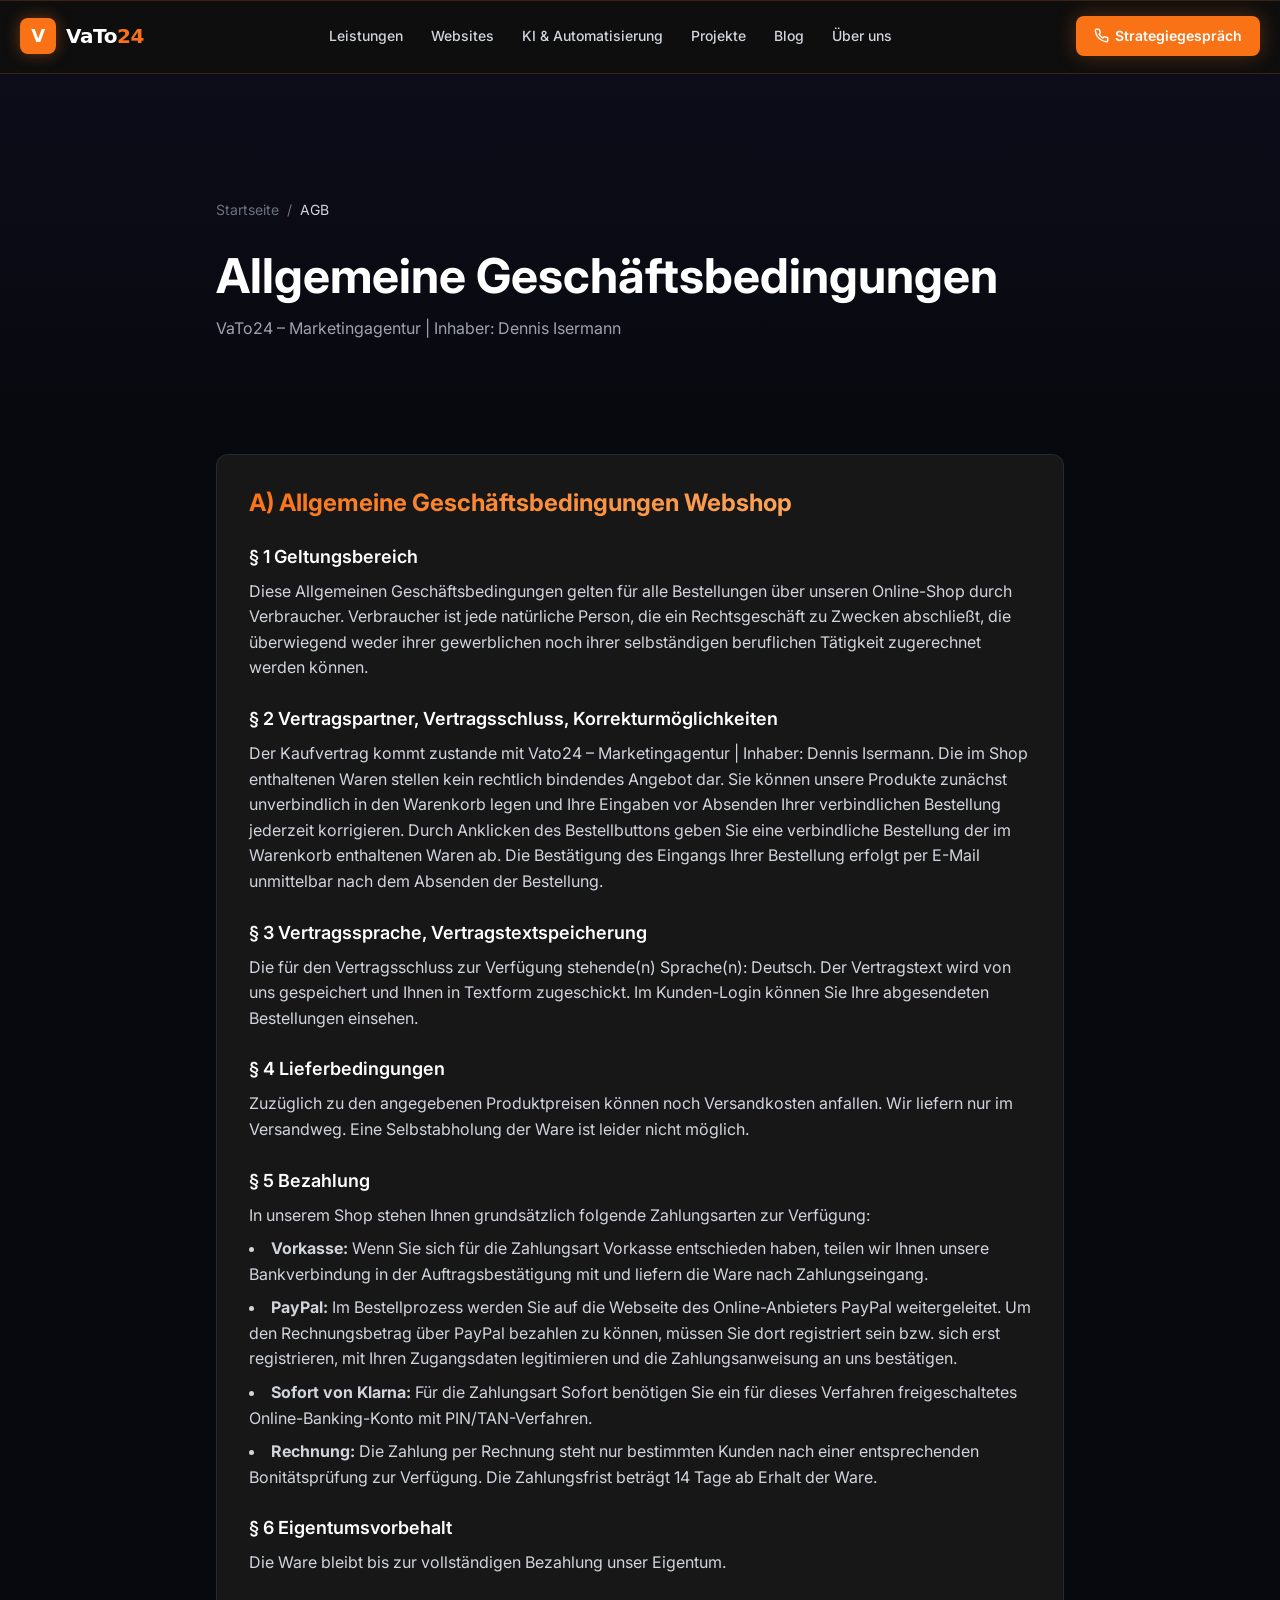
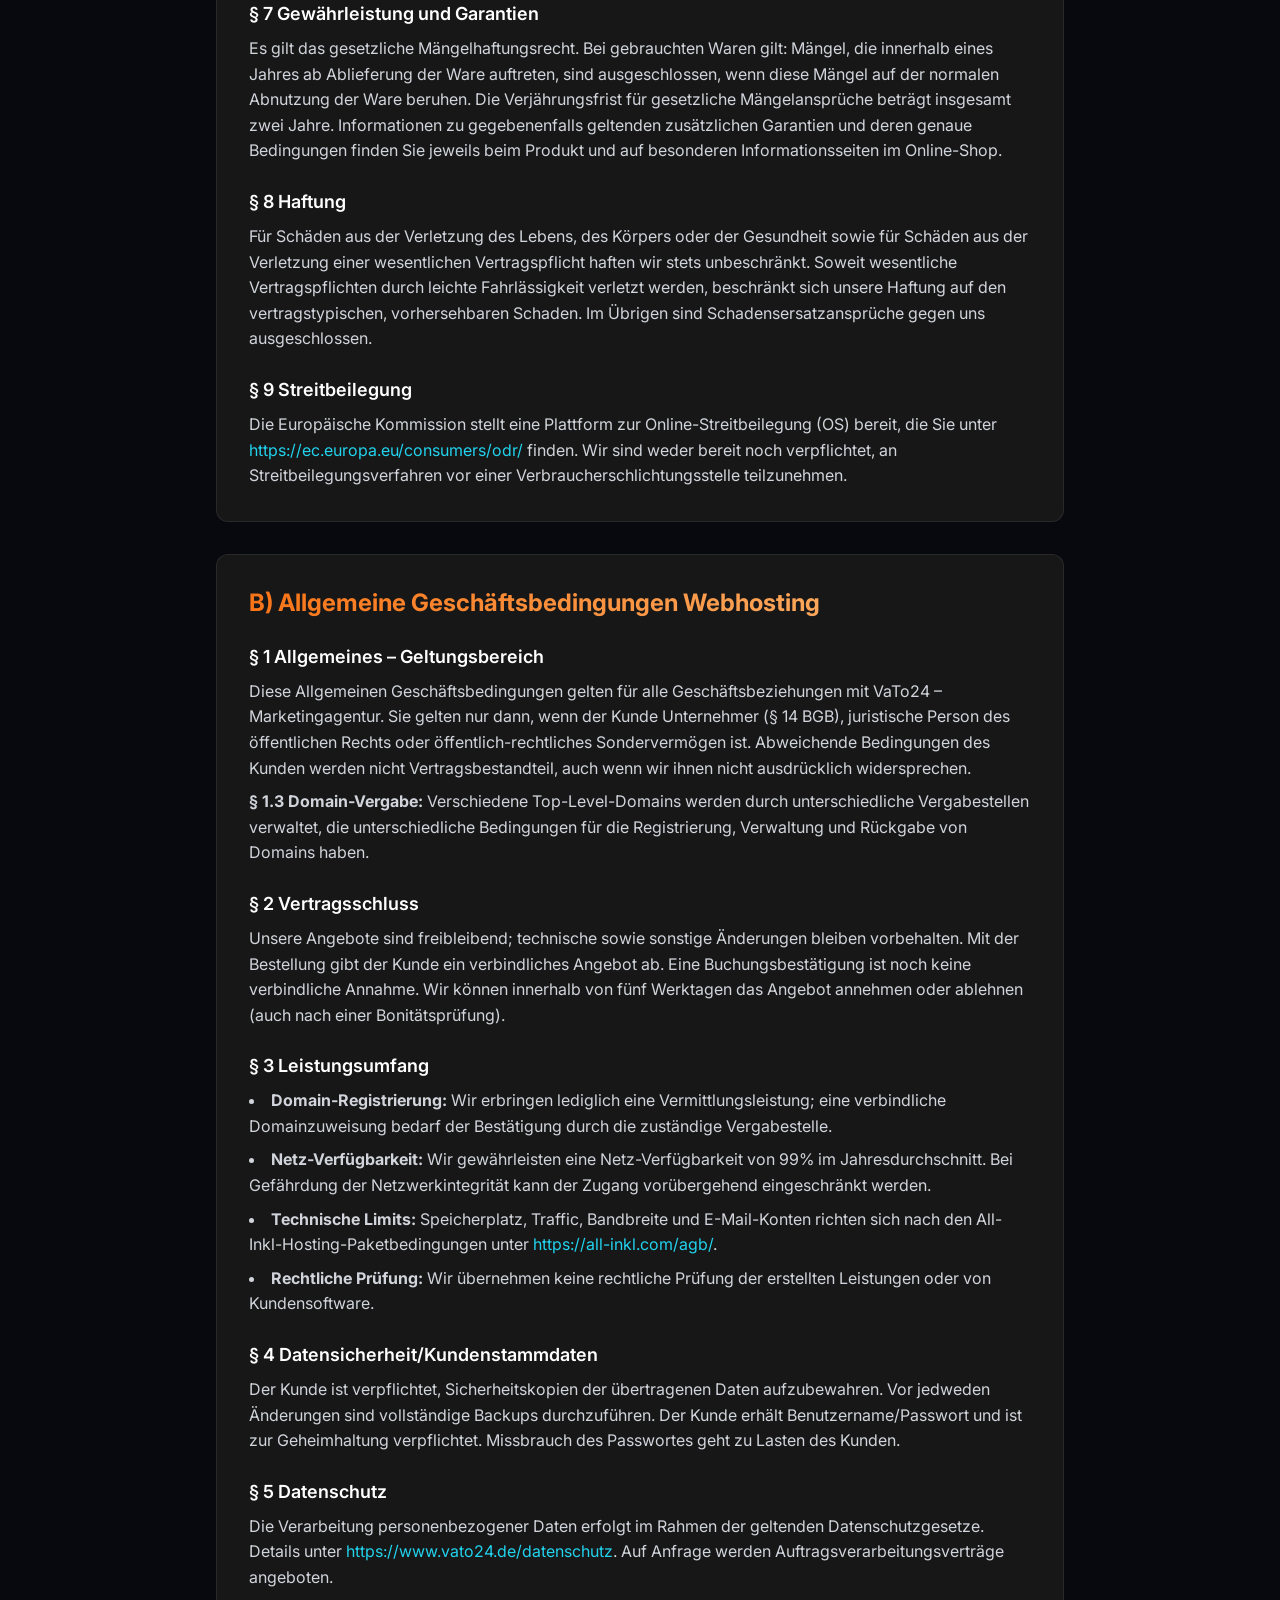
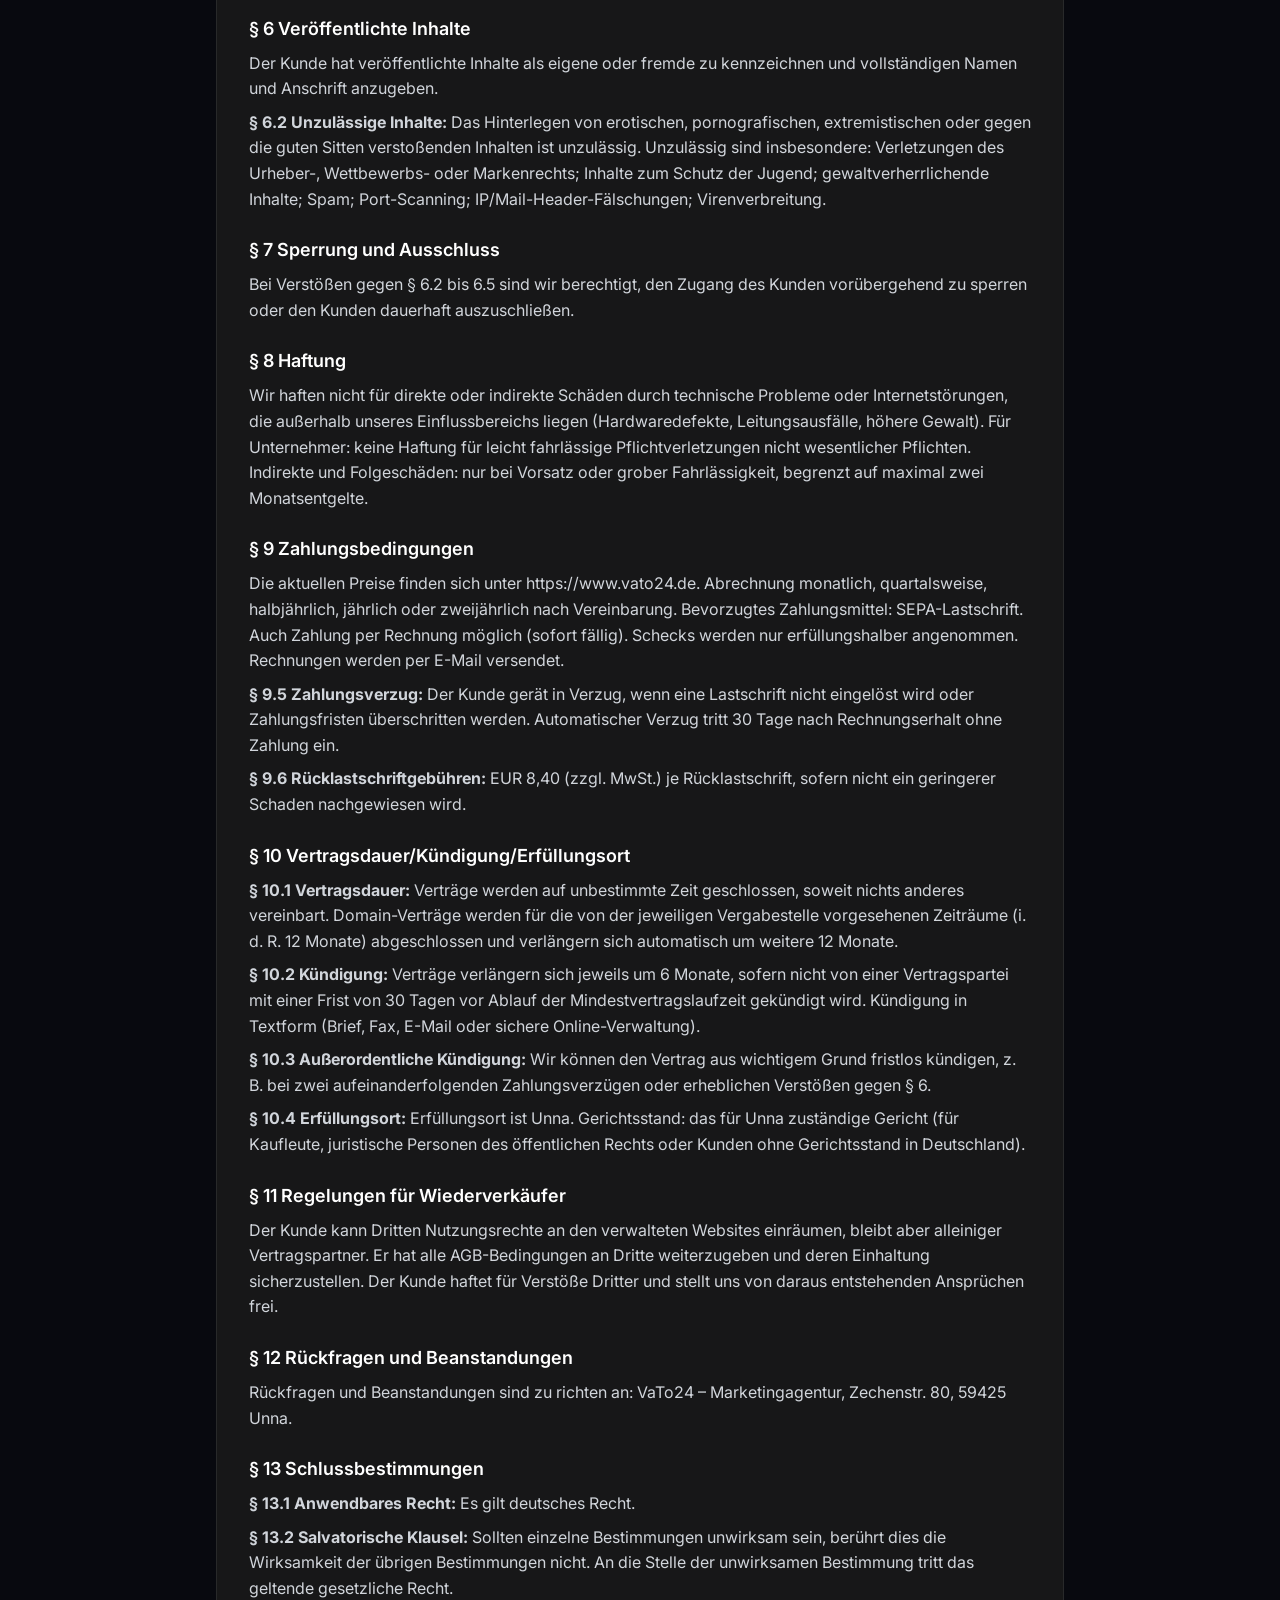
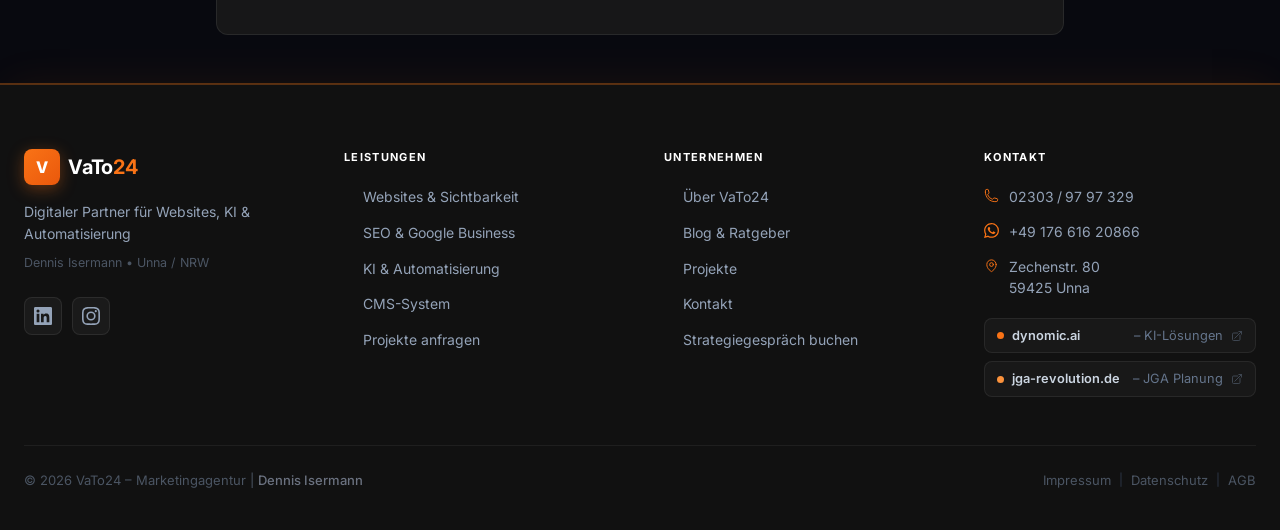
==== commit 717d0f2e: "feat: Orange brand redesign - problem-first homepage, Dennis visible, ecosystem" ====
--- a/agb/index.html
+++ b/agb/index.html
@@ -8,11 +8,11 @@
   <meta name="robots" content="noindex, follow" />
   <link rel="preconnect" href="https://fonts.googleapis.com" />
   <link href="https://fonts.googleapis.com/css2?family=Inter:wght@300;400;500;600;700;800;900&display=swap" rel="stylesheet" />
-  <script type="module" crossorigin src="/assets/footer-Wg88V6Rh.js"></script>
+  <script type="module" crossorigin src="/assets/footer-tqYAZL7L.js"></script>
   <script type="module" crossorigin src="/assets/animations-CetyjiHi.js"></script>
   <script type="module" crossorigin src="/assets/nova-CruyNWnI.js"></script>
-  <script type="module" crossorigin src="/assets/legal-C7qDLKYO.js"></script>
-  <link rel="stylesheet" crossorigin href="/assets/footer-CixWTKUp.css">
+  <script type="module" crossorigin src="/assets/legal-CX8iwDi0.js"></script>
+  <link rel="stylesheet" crossorigin href="/assets/footer-BsnbfBDX.css">
 </head>
 <body class="bg-[#08090f] text-white font-inter antialiased">
 
--- a/assets/footer-BsnbfBDX.css
+++ b/assets/footer-BsnbfBDX.css
@@ -0,0 +1 @@
+*,:before,:after{--tw-border-spacing-x: 0;--tw-border-spacing-y: 0;--tw-translate-x: 0;--tw-translate-y: 0;--tw-rotate: 0;--tw-skew-x: 0;--tw-skew-y: 0;--tw-scale-x: 1;--tw-scale-y: 1;--tw-pan-x: ;--tw-pan-y: ;--tw-pinch-zoom: ;--tw-scroll-snap-strictness: proximity;--tw-gradient-from-position: ;--tw-gradient-via-position: ;--tw-gradient-to-position: ;--tw-ordinal: ;--tw-slashed-zero: ;--tw-numeric-figure: ;--tw-numeric-spacing: ;--tw-numeric-fraction: ;--tw-ring-inset: ;--tw-ring-offset-width: 0px;--tw-ring-offset-color: #fff;--tw-ring-color: rgb(59 130 246 / .5);--tw-ring-offset-shadow: 0 0 #0000;--tw-ring-shadow: 0 0 #0000;--tw-shadow: 0 0 #0000;--tw-shadow-colored: 0 0 #0000;--tw-blur: ;--tw-brightness: ;--tw-contrast: ;--tw-grayscale: ;--tw-hue-rotate: ;--tw-invert: ;--tw-saturate: ;--tw-sepia: ;--tw-drop-shadow: ;--tw-backdrop-blur: ;--tw-backdrop-brightness: ;--tw-backdrop-contrast: ;--tw-backdrop-grayscale: ;--tw-backdrop-hue-rotate: ;--tw-backdrop-invert: ;--tw-backdrop-opacity: ;--tw-backdrop-saturate: ;--tw-backdrop-sepia: ;--tw-contain-size: ;--tw-contain-layout: ;--tw-contain-paint: ;--tw-contain-style: }::backdrop{--tw-border-spacing-x: 0;--tw-border-spacing-y: 0;--tw-translate-x: 0;--tw-translate-y: 0;--tw-rotate: 0;--tw-skew-x: 0;--tw-skew-y: 0;--tw-scale-x: 1;--tw-scale-y: 1;--tw-pan-x: ;--tw-pan-y: ;--tw-pinch-zoom: ;--tw-scroll-snap-strictness: proximity;--tw-gradient-from-position: ;--tw-gradient-via-position: ;--tw-gradient-to-position: ;--tw-ordinal: ;--tw-slashed-zero: ;--tw-numeric-figure: ;--tw-numeric-spacing: ;--tw-numeric-fraction: ;--tw-ring-inset: ;--tw-ring-offset-width: 0px;--tw-ring-offset-color: #fff;--tw-ring-color: rgb(59 130 246 / .5);--tw-ring-offset-shadow: 0 0 #0000;--tw-ring-shadow: 0 0 #0000;--tw-shadow: 0 0 #0000;--tw-shadow-colored: 0 0 #0000;--tw-blur: ;--tw-brightness: ;--tw-contrast: ;--tw-grayscale: ;--tw-hue-rotate: ;--tw-invert: ;--tw-saturate: ;--tw-sepia: ;--tw-drop-shadow: ;--tw-backdrop-blur: ;--tw-backdrop-brightness: ;--tw-backdrop-contrast: ;--tw-backdrop-grayscale: ;--tw-backdrop-hue-rotate: ;--tw-backdrop-invert: ;--tw-backdrop-opacity: ;--tw-backdrop-saturate: ;--tw-backdrop-sepia: ;--tw-contain-size: ;--tw-contain-layout: ;--tw-contain-paint: ;--tw-contain-style: }*,:before,:after{box-sizing:border-box;border-width:0;border-style:solid;border-color:#e5e7eb}:before,:after{--tw-content: ""}html,:host{line-height:1.5;-webkit-text-size-adjust:100%;-moz-tab-size:4;-o-tab-size:4;tab-size:4;font-family:ui-sans-serif,system-ui,sans-serif,"Apple Color Emoji","Segoe UI Emoji",Segoe UI Symbol,"Noto Color Emoji";font-feature-settings:normal;font-variation-settings:normal;-webkit-tap-highlight-color:transparent}body{margin:0;line-height:inherit}hr{height:0;color:inherit;border-top-width:1px}abbr:where([title]){-webkit-text-decoration:underline dotted;text-decoration:underline dotted}h1,h2,h3,h4,h5,h6{font-size:inherit;font-weight:inherit}a{color:inherit;text-decoration:inherit}b,strong{font-weight:bolder}code,kbd,samp,pre{font-family:ui-monospace,SFMono-Regular,Menlo,Monaco,Consolas,Liberation Mono,Courier New,monospace;font-feature-settings:normal;font-variation-settings:normal;font-size:1em}small{font-size:80%}sub,sup{font-size:75%;line-height:0;position:relative;vertical-align:baseline}sub{bottom:-.25em}sup{top:-.5em}table{text-indent:0;border-color:inherit;border-collapse:collapse}button,input,optgroup,select,textarea{font-family:inherit;font-feature-settings:inherit;font-variation-settings:inherit;font-size:100%;font-weight:inherit;line-height:inherit;letter-spacing:inherit;color:inherit;margin:0;padding:0}button,select{text-transform:none}button,input:where([type=button]),input:where([type=reset]),input:where([type=submit]){-webkit-appearance:button;background-color:transparent;background-image:none}:-moz-focusring{outline:auto}:-moz-ui-invalid{box-shadow:none}progress{vertical-align:baseline}::-webkit-inner-spin-button,::-webkit-outer-spin-button{height:auto}[type=search]{-webkit-appearance:textfield;outline-offset:-2px}::-webkit-search-decoration{-webkit-appearance:none}::-webkit-file-upload-button{-webkit-appearance:button;font:inherit}summary{display:list-item}blockquote,dl,dd,h1,h2,h3,h4,h5,h6,hr,figure,p,pre{margin:0}fieldset{margin:0;padding:0}legend{padding:0}ol,ul,menu{list-style:none;margin:0;padding:0}dialog{padding:0}textarea{resize:vertical}input::-moz-placeholder,textarea::-moz-placeholder{opacity:1;color:#9ca3af}input::placeholder,textarea::placeholder{opacity:1;color:#9ca3af}button,[role=button]{cursor:pointer}:disabled{cursor:default}img,svg,video,canvas,audio,iframe,embed,object{display:block;vertical-align:middle}img,video{max-width:100%;height:auto}[hidden]:where(:not([hidden=until-found])){display:none}.\!container{width:100%!important}.container{width:100%}@media (min-width: 640px){.\!container{max-width:640px!important}.container{max-width:640px}}@media (min-width: 768px){.\!container{max-width:768px!important}.container{max-width:768px}}@media (min-width: 1024px){.\!container{max-width:1024px!important}.container{max-width:1024px}}@media (min-width: 1280px){.\!container{max-width:1280px!important}.container{max-width:1280px}}@media (min-width: 1536px){.\!container{max-width:1536px!important}.container{max-width:1536px}}.prose{color:var(--tw-prose-body);max-width:65ch}.prose :where(p):not(:where([class~=not-prose],[class~=not-prose] *)){margin-top:1.25em;margin-bottom:1.25em}.prose :where([class~=lead]):not(:where([class~=not-prose],[class~=not-prose] *)){color:var(--tw-prose-lead);font-size:1.25em;line-height:1.6;margin-top:1.2em;margin-bottom:1.2em}.prose :where(a):not(:where([class~=not-prose],[class~=not-prose] *)){color:var(--tw-prose-links);text-decoration:underline;font-weight:500}.prose :where(strong):not(:where([class~=not-prose],[class~=not-prose] *)){color:var(--tw-prose-bold);font-weight:600}.prose :where(a strong):not(:where([class~=not-prose],[class~=not-prose] *)){color:inherit}.prose :where(blockquote strong):not(:where([class~=not-prose],[class~=not-prose] *)){color:inherit}.prose :where(thead th strong):not(:where([class~=not-prose],[class~=not-prose] *)){color:inherit}.prose :where(ol):not(:where([class~=not-prose],[class~=not-prose] *)){list-style-type:decimal;margin-top:1.25em;margin-bottom:1.25em;padding-inline-start:1.625em}.prose :where(ol[type=A]):not(:where([class~=not-prose],[class~=not-prose] *)){list-style-type:upper-alpha}.prose :where(ol[type=a]):not(:where([class~=not-prose],[class~=not-prose] *)){list-style-type:lower-alpha}.prose :where(ol[type=A s]):not(:where([class~=not-prose],[class~=not-prose] *)){list-style-type:upper-alpha}.prose :where(ol[type=a s]):not(:where([class~=not-prose],[class~=not-prose] *)){list-style-type:lower-alpha}.prose :where(ol[type=I]):not(:where([class~=not-prose],[class~=not-prose] *)){list-style-type:upper-roman}.prose :where(ol[type=i]):not(:where([class~=not-prose],[class~=not-prose] *)){list-style-type:lower-roman}.prose :where(ol[type=I s]):not(:where([class~=not-prose],[class~=not-prose] *)){list-style-type:upper-roman}.prose :where(ol[type=i s]):not(:where([class~=not-prose],[class~=not-prose] *)){list-style-type:lower-roman}.prose :where(ol[type="1"]):not(:where([class~=not-prose],[class~=not-prose] *)){list-style-type:decimal}.prose :where(ul):not(:where([class~=not-prose],[class~=not-prose] *)){list-style-type:disc;margin-top:1.25em;margin-bottom:1.25em;padding-inline-start:1.625em}.prose :where(ol>li):not(:where([class~=not-prose],[class~=not-prose] *))::marker{font-weight:400;color:var(--tw-prose-counters)}.prose :where(ul>li):not(:where([class~=not-prose],[class~=not-prose] *))::marker{color:var(--tw-prose-bullets)}.prose :where(dt):not(:where([class~=not-prose],[class~=not-prose] *)){color:var(--tw-prose-headings);font-weight:600;margin-top:1.25em}.prose :where(hr):not(:where([class~=not-prose],[class~=not-prose] *)){border-color:var(--tw-prose-hr);border-top-width:1px;margin-top:3em;margin-bottom:3em}.prose :where(blockquote):not(:where([class~=not-prose],[class~=not-prose] *)){font-weight:500;font-style:italic;color:var(--tw-prose-quotes);border-inline-start-width:.25rem;border-inline-start-color:var(--tw-prose-quote-borders);quotes:"“""”""‘""’";margin-top:1.6em;margin-bottom:1.6em;padding-inline-start:1em}.prose :where(blockquote p:first-of-type):not(:where([class~=not-prose],[class~=not-prose] *)):before{content:open-quote}.prose :where(blockquote p:last-of-type):not(:where([class~=not-prose],[class~=not-prose] *)):after{content:close-quote}.prose :where(h1):not(:where([class~=not-prose],[class~=not-prose] *)){color:var(--tw-prose-headings);font-weight:800;font-size:2.25em;margin-top:0;margin-bottom:.8888889em;line-height:1.1111111}.prose :where(h1 strong):not(:where([class~=not-prose],[class~=not-prose] *)){font-weight:900;color:inherit}.prose :where(h2):not(:where([class~=not-prose],[class~=not-prose] *)){color:var(--tw-prose-headings);font-weight:700;font-size:1.5em;margin-top:2em;margin-bottom:1em;line-height:1.3333333}.prose :where(h2 strong):not(:where([class~=not-prose],[class~=not-prose] *)){font-weight:800;color:inherit}.prose :where(h3):not(:where([class~=not-prose],[class~=not-prose] *)){color:var(--tw-prose-headings);font-weight:600;font-size:1.25em;margin-top:1.6em;margin-bottom:.6em;line-height:1.6}.prose :where(h3 strong):not(:where([class~=not-prose],[class~=not-prose] *)){font-weight:700;color:inherit}.prose :where(h4):not(:where([class~=not-prose],[class~=not-prose] *)){color:var(--tw-prose-headings);font-weight:600;margin-top:1.5em;margin-bottom:.5em;line-height:1.5}.prose :where(h4 strong):not(:where([class~=not-prose],[class~=not-prose] *)){font-weight:700;color:inherit}.prose :where(img):not(:where([class~=not-prose],[class~=not-prose] *)){margin-top:2em;margin-bottom:2em}.prose :where(picture):not(:where([class~=not-prose],[class~=not-prose] *)){display:block;margin-top:2em;margin-bottom:2em}.prose :where(video):not(:where([class~=not-prose],[class~=not-prose] *)){margin-top:2em;margin-bottom:2em}.prose :where(kbd):not(:where([class~=not-prose],[class~=not-prose] *)){font-weight:500;font-family:inherit;color:var(--tw-prose-kbd);box-shadow:0 0 0 1px var(--tw-prose-kbd-shadows),0 3px 0 var(--tw-prose-kbd-shadows);font-size:.875em;border-radius:.3125rem;padding-top:.1875em;padding-inline-end:.375em;padding-bottom:.1875em;padding-inline-start:.375em}.prose :where(code):not(:where([class~=not-prose],[class~=not-prose] *)){color:var(--tw-prose-code);font-weight:600;font-size:.875em}.prose :where(code):not(:where([class~=not-prose],[class~=not-prose] *)):before{content:"`"}.prose :where(code):not(:where([class~=not-prose],[class~=not-prose] *)):after{content:"`"}.prose :where(a code):not(:where([class~=not-prose],[class~=not-prose] *)){color:inherit}.prose :where(h1 code):not(:where([class~=not-prose],[class~=not-prose] *)){color:inherit}.prose :where(h2 code):not(:where([class~=not-prose],[class~=not-prose] *)){color:inherit;font-size:.875em}.prose :where(h3 code):not(:where([class~=not-prose],[class~=not-prose] *)){color:inherit;font-size:.9em}.prose :where(h4 code):not(:where([class~=not-prose],[class~=not-prose] *)){color:inherit}.prose :where(blockquote code):not(:where([class~=not-prose],[class~=not-prose] *)){color:inherit}.prose :where(thead th code):not(:where([class~=not-prose],[class~=not-prose] *)){color:inherit}.prose :where(pre):not(:where([class~=not-prose],[class~=not-prose] *)){color:var(--tw-prose-pre-code);background-color:var(--tw-prose-pre-bg);overflow-x:auto;font-weight:400;font-size:.875em;line-height:1.7142857;margin-top:1.7142857em;margin-bottom:1.7142857em;border-radius:.375rem;padding-top:.8571429em;padding-inline-end:1.1428571em;padding-bottom:.8571429em;padding-inline-start:1.1428571em}.prose :where(pre code):not(:where([class~=not-prose],[class~=not-prose] *)){background-color:transparent;border-width:0;border-radius:0;padding:0;font-weight:inherit;color:inherit;font-size:inherit;font-family:inherit;line-height:inherit}.prose :where(pre code):not(:where([class~=not-prose],[class~=not-prose] *)):before{content:none}.prose :where(pre code):not(:where([class~=not-prose],[class~=not-prose] *)):after{content:none}.prose :where(table):not(:where([class~=not-prose],[class~=not-prose] *)){width:100%;table-layout:auto;margin-top:2em;margin-bottom:2em;font-size:.875em;line-height:1.7142857}.prose :where(thead):not(:where([class~=not-prose],[class~=not-prose] *)){border-bottom-width:1px;border-bottom-color:var(--tw-prose-th-borders)}.prose :where(thead th):not(:where([class~=not-prose],[class~=not-prose] *)){color:var(--tw-prose-headings);font-weight:600;vertical-align:bottom;padding-inline-end:.5714286em;padding-bottom:.5714286em;padding-inline-start:.5714286em}.prose :where(tbody tr):not(:where([class~=not-prose],[class~=not-prose] *)){border-bottom-width:1px;border-bottom-color:var(--tw-prose-td-borders)}.prose :where(tbody tr:last-child):not(:where([class~=not-prose],[class~=not-prose] *)){border-bottom-width:0}.prose :where(tbody td):not(:where([class~=not-prose],[class~=not-prose] *)){vertical-align:baseline}.prose :where(tfoot):not(:where([class~=not-prose],[class~=not-prose] *)){border-top-width:1px;border-top-color:var(--tw-prose-th-borders)}.prose :where(tfoot td):not(:where([class~=not-prose],[class~=not-prose] *)){vertical-align:top}.prose :where(th,td):not(:where([class~=not-prose],[class~=not-prose] *)){text-align:start}.prose :where(figure>*):not(:where([class~=not-prose],[class~=not-prose] *)){margin-top:0;margin-bottom:0}.prose :where(figcaption):not(:where([class~=not-prose],[class~=not-prose] *)){color:var(--tw-prose-captions);font-size:.875em;line-height:1.4285714;margin-top:.8571429em}.prose{--tw-prose-body: #374151;--tw-prose-headings: #111827;--tw-prose-lead: #4b5563;--tw-prose-links: #111827;--tw-prose-bold: #111827;--tw-prose-counters: #6b7280;--tw-prose-bullets: #d1d5db;--tw-prose-hr: #e5e7eb;--tw-prose-quotes: #111827;--tw-prose-quote-borders: #e5e7eb;--tw-prose-captions: #6b7280;--tw-prose-kbd: #111827;--tw-prose-kbd-shadows: rgb(17 24 39 / 10%);--tw-prose-code: #111827;--tw-prose-pre-code: #e5e7eb;--tw-prose-pre-bg: #1f2937;--tw-prose-th-borders: #d1d5db;--tw-prose-td-borders: #e5e7eb;--tw-prose-invert-body: #d1d5db;--tw-prose-invert-headings: #fff;--tw-prose-invert-lead: #9ca3af;--tw-prose-invert-links: #fff;--tw-prose-invert-bold: #fff;--tw-prose-invert-counters: #9ca3af;--tw-prose-invert-bullets: #4b5563;--tw-prose-invert-hr: #374151;--tw-prose-invert-quotes: #f3f4f6;--tw-prose-invert-quote-borders: #374151;--tw-prose-invert-captions: #9ca3af;--tw-prose-invert-kbd: #fff;--tw-prose-invert-kbd-shadows: rgb(255 255 255 / 10%);--tw-prose-invert-code: #fff;--tw-prose-invert-pre-code: #d1d5db;--tw-prose-invert-pre-bg: rgb(0 0 0 / 50%);--tw-prose-invert-th-borders: #4b5563;--tw-prose-invert-td-borders: #374151;font-size:1rem;line-height:1.75}.prose :where(picture>img):not(:where([class~=not-prose],[class~=not-prose] *)){margin-top:0;margin-bottom:0}.prose :where(li):not(:where([class~=not-prose],[class~=not-prose] *)){margin-top:.5em;margin-bottom:.5em}.prose :where(ol>li):not(:where([class~=not-prose],[class~=not-prose] *)){padding-inline-start:.375em}.prose :where(ul>li):not(:where([class~=not-prose],[class~=not-prose] *)){padding-inline-start:.375em}.prose :where(.prose>ul>li p):not(:where([class~=not-prose],[class~=not-prose] *)){margin-top:.75em;margin-bottom:.75em}.prose :where(.prose>ul>li>p:first-child):not(:where([class~=not-prose],[class~=not-prose] *)){margin-top:1.25em}.prose :where(.prose>ul>li>p:last-child):not(:where([class~=not-prose],[class~=not-prose] *)){margin-bottom:1.25em}.prose :where(.prose>ol>li>p:first-child):not(:where([class~=not-prose],[class~=not-prose] *)){margin-top:1.25em}.prose :where(.prose>ol>li>p:last-child):not(:where([class~=not-prose],[class~=not-prose] *)){margin-bottom:1.25em}.prose :where(ul ul,ul ol,ol ul,ol ol):not(:where([class~=not-prose],[class~=not-prose] *)){margin-top:.75em;margin-bottom:.75em}.prose :where(dl):not(:where([class~=not-prose],[class~=not-prose] *)){margin-top:1.25em;margin-bottom:1.25em}.prose :where(dd):not(:where([class~=not-prose],[class~=not-prose] *)){margin-top:.5em;padding-inline-start:1.625em}.prose :where(hr+*):not(:where([class~=not-prose],[class~=not-prose] *)){margin-top:0}.prose :where(h2+*):not(:where([class~=not-prose],[class~=not-prose] *)){margin-top:0}.prose :where(h3+*):not(:where([class~=not-prose],[class~=not-prose] *)){margin-top:0}.prose :where(h4+*):not(:where([class~=not-prose],[class~=not-prose] *)){margin-top:0}.prose :where(thead th:first-child):not(:where([class~=not-prose],[class~=not-prose] *)){padding-inline-start:0}.prose :where(thead th:last-child):not(:where([class~=not-prose],[class~=not-prose] *)){padding-inline-end:0}.prose :where(tbody td,tfoot td):not(:where([class~=not-prose],[class~=not-prose] *)){padding-top:.5714286em;padding-inline-end:.5714286em;padding-bottom:.5714286em;padding-inline-start:.5714286em}.prose :where(tbody td:first-child,tfoot td:first-child):not(:where([class~=not-prose],[class~=not-prose] *)){padding-inline-start:0}.prose :where(tbody td:last-child,tfoot td:last-child):not(:where([class~=not-prose],[class~=not-prose] *)){padding-inline-end:0}.prose :where(figure):not(:where([class~=not-prose],[class~=not-prose] *)){margin-top:2em;margin-bottom:2em}.prose :where(.prose>:first-child):not(:where([class~=not-prose],[class~=not-prose] *)){margin-top:0}.prose :where(.prose>:last-child):not(:where([class~=not-prose],[class~=not-prose] *)){margin-bottom:0}.prose-lg{font-size:1.125rem;line-height:1.7777778}.prose-lg :where(p):not(:where([class~=not-prose],[class~=not-prose] *)){margin-top:1.3333333em;margin-bottom:1.3333333em}.prose-lg :where([class~=lead]):not(:where([class~=not-prose],[class~=not-prose] *)){font-size:1.2222222em;line-height:1.4545455;margin-top:1.0909091em;margin-bottom:1.0909091em}.prose-lg :where(blockquote):not(:where([class~=not-prose],[class~=not-prose] *)){margin-top:1.6666667em;margin-bottom:1.6666667em;padding-inline-start:1em}.prose-lg :where(h1):not(:where([class~=not-prose],[class~=not-prose] *)){font-size:2.6666667em;margin-top:0;margin-bottom:.8333333em;line-height:1}.prose-lg :where(h2):not(:where([class~=not-prose],[class~=not-prose] *)){font-size:1.6666667em;margin-top:1.8666667em;margin-bottom:1.0666667em;line-height:1.3333333}.prose-lg :where(h3):not(:where([class~=not-prose],[class~=not-prose] *)){font-size:1.3333333em;margin-top:1.6666667em;margin-bottom:.6666667em;line-height:1.5}.prose-lg :where(h4):not(:where([class~=not-prose],[class~=not-prose] *)){margin-top:1.7777778em;margin-bottom:.4444444em;line-height:1.5555556}.prose-lg :where(img):not(:where([class~=not-prose],[class~=not-prose] *)){margin-top:1.7777778em;margin-bottom:1.7777778em}.prose-lg :where(picture):not(:where([class~=not-prose],[class~=not-prose] *)){margin-top:1.7777778em;margin-bottom:1.7777778em}.prose-lg :where(picture>img):not(:where([class~=not-prose],[class~=not-prose] *)){margin-top:0;margin-bottom:0}.prose-lg :where(video):not(:where([class~=not-prose],[class~=not-prose] *)){margin-top:1.7777778em;margin-bottom:1.7777778em}.prose-lg :where(kbd):not(:where([class~=not-prose],[class~=not-prose] *)){font-size:.8888889em;border-radius:.3125rem;padding-top:.2222222em;padding-inline-end:.4444444em;padding-bottom:.2222222em;padding-inline-start:.4444444em}.prose-lg :where(code):not(:where([class~=not-prose],[class~=not-prose] *)){font-size:.8888889em}.prose-lg :where(h2 code):not(:where([class~=not-prose],[class~=not-prose] *)){font-size:.8666667em}.prose-lg :where(h3 code):not(:where([class~=not-prose],[class~=not-prose] *)){font-size:.875em}.prose-lg :where(pre):not(:where([class~=not-prose],[class~=not-prose] *)){font-size:.8888889em;line-height:1.75;margin-top:2em;margin-bottom:2em;border-radius:.375rem;padding-top:1em;padding-inline-end:1.5em;padding-bottom:1em;padding-inline-start:1.5em}.prose-lg :where(ol):not(:where([class~=not-prose],[class~=not-prose] *)){margin-top:1.3333333em;margin-bottom:1.3333333em;padding-inline-start:1.5555556em}.prose-lg :where(ul):not(:where([class~=not-prose],[class~=not-prose] *)){margin-top:1.3333333em;margin-bottom:1.3333333em;padding-inline-start:1.5555556em}.prose-lg :where(li):not(:where([class~=not-prose],[class~=not-prose] *)){margin-top:.6666667em;margin-bottom:.6666667em}.prose-lg :where(ol>li):not(:where([class~=not-prose],[class~=not-prose] *)){padding-inline-start:.4444444em}.prose-lg :where(ul>li):not(:where([class~=not-prose],[class~=not-prose] *)){padding-inline-start:.4444444em}.prose-lg :where(.prose-lg>ul>li p):not(:where([class~=not-prose],[class~=not-prose] *)){margin-top:.8888889em;margin-bottom:.8888889em}.prose-lg :where(.prose-lg>ul>li>p:first-child):not(:where([class~=not-prose],[class~=not-prose] *)){margin-top:1.3333333em}.prose-lg :where(.prose-lg>ul>li>p:last-child):not(:where([class~=not-prose],[class~=not-prose] *)){margin-bottom:1.3333333em}.prose-lg :where(.prose-lg>ol>li>p:first-child):not(:where([class~=not-prose],[class~=not-prose] *)){margin-top:1.3333333em}.prose-lg :where(.prose-lg>ol>li>p:last-child):not(:where([class~=not-prose],[class~=not-prose] *)){margin-bottom:1.3333333em}.prose-lg :where(ul ul,ul ol,ol ul,ol ol):not(:where([class~=not-prose],[class~=not-prose] *)){margin-top:.8888889em;margin-bottom:.8888889em}.prose-lg :where(dl):not(:where([class~=not-prose],[class~=not-prose] *)){margin-top:1.3333333em;margin-bottom:1.3333333em}.prose-lg :where(dt):not(:where([class~=not-prose],[class~=not-prose] *)){margin-top:1.3333333em}.prose-lg :where(dd):not(:where([class~=not-prose],[class~=not-prose] *)){margin-top:.6666667em;padding-inline-start:1.5555556em}.prose-lg :where(hr):not(:where([class~=not-prose],[class~=not-prose] *)){margin-top:3.1111111em;margin-bottom:3.1111111em}.prose-lg :where(hr+*):not(:where([class~=not-prose],[class~=not-prose] *)){margin-top:0}.prose-lg :where(h2+*):not(:where([class~=not-prose],[class~=not-prose] *)){margin-top:0}.prose-lg :where(h3+*):not(:where([class~=not-prose],[class~=not-prose] *)){margin-top:0}.prose-lg :where(h4+*):not(:where([class~=not-prose],[class~=not-prose] *)){margin-top:0}.prose-lg :where(table):not(:where([class~=not-prose],[class~=not-prose] *)){font-size:.8888889em;line-height:1.5}.prose-lg :where(thead th):not(:where([class~=not-prose],[class~=not-prose] *)){padding-inline-end:.75em;padding-bottom:.75em;padding-inline-start:.75em}.prose-lg :where(thead th:first-child):not(:where([class~=not-prose],[class~=not-prose] *)){padding-inline-start:0}.prose-lg :where(thead th:last-child):not(:where([class~=not-prose],[class~=not-prose] *)){padding-inline-end:0}.prose-lg :where(tbody td,tfoot td):not(:where([class~=not-prose],[class~=not-prose] *)){padding-top:.75em;padding-inline-end:.75em;padding-bottom:.75em;padding-inline-start:.75em}.prose-lg :where(tbody td:first-child,tfoot td:first-child):not(:where([class~=not-prose],[class~=not-prose] *)){padding-inline-start:0}.prose-lg :where(tbody td:last-child,tfoot td:last-child):not(:where([class~=not-prose],[class~=not-prose] *)){padding-inline-end:0}.prose-lg :where(figure):not(:where([class~=not-prose],[class~=not-prose] *)){margin-top:1.7777778em;margin-bottom:1.7777778em}.prose-lg :where(figure>*):not(:where([class~=not-prose],[class~=not-prose] *)){margin-top:0;margin-bottom:0}.prose-lg :where(figcaption):not(:where([class~=not-prose],[class~=not-prose] *)){font-size:.8888889em;line-height:1.5;margin-top:1em}.prose-lg :where(.prose-lg>:first-child):not(:where([class~=not-prose],[class~=not-prose] *)){margin-top:0}.prose-lg :where(.prose-lg>:last-child):not(:where([class~=not-prose],[class~=not-prose] *)){margin-bottom:0}.prose-invert{--tw-prose-body: var(--tw-prose-invert-body);--tw-prose-headings: var(--tw-prose-invert-headings);--tw-prose-lead: var(--tw-prose-invert-lead);--tw-prose-links: var(--tw-prose-invert-links);--tw-prose-bold: var(--tw-prose-invert-bold);--tw-prose-counters: var(--tw-prose-invert-counters);--tw-prose-bullets: var(--tw-prose-invert-bullets);--tw-prose-hr: var(--tw-prose-invert-hr);--tw-prose-quotes: var(--tw-prose-invert-quotes);--tw-prose-quote-borders: var(--tw-prose-invert-quote-borders);--tw-prose-captions: var(--tw-prose-invert-captions);--tw-prose-kbd: var(--tw-prose-invert-kbd);--tw-prose-kbd-shadows: var(--tw-prose-invert-kbd-shadows);--tw-prose-code: var(--tw-prose-invert-code);--tw-prose-pre-code: var(--tw-prose-invert-pre-code);--tw-prose-pre-bg: var(--tw-prose-invert-pre-bg);--tw-prose-th-borders: var(--tw-prose-invert-th-borders);--tw-prose-td-borders: var(--tw-prose-invert-td-borders)}.sr-only{position:absolute;width:1px;height:1px;padding:0;margin:-1px;overflow:hidden;clip:rect(0,0,0,0);white-space:nowrap;border-width:0}.pointer-events-none{pointer-events:none}.visible{visibility:visible}.fixed{position:fixed}.absolute{position:absolute}.relative{position:relative}.sticky{position:sticky}.-inset-2{top:-.5rem;right:-.5rem;bottom:-.5rem;left:-.5rem}.-inset-4{top:-1rem;right:-1rem;bottom:-1rem;left:-1rem}.inset-0{top:0;right:0;bottom:0;left:0}.-bottom-5{bottom:-1.25rem}.-left-40{left:-10rem}.-left-5{left:-1.25rem}.-left-6{left:-1.5rem}.-right-32{right:-8rem}.-right-4{right:-1rem}.-right-40{right:-10rem}.-right-48{right:-12rem}.-right-5{right:-1.25rem}.-right-6{right:-1.5rem}.-right-8{right:-2rem}.-top-32{top:-8rem}.-top-4{top:-1rem}.-top-40{top:-10rem}.-top-48{top:-12rem}.-top-5{top:-1.25rem}.bottom-0{bottom:0}.bottom-10{bottom:2.5rem}.bottom-6{bottom:1.5rem}.bottom-8{bottom:2rem}.bottom-\[-100px\]{bottom:-100px}.bottom-\[-60px\]{bottom:-60px}.bottom-\[-80px\]{bottom:-80px}.left-0{left:0}.left-1\/2{left:50%}.left-3{left:.75rem}.left-4{left:1rem}.left-6{left:1.5rem}.left-\[-100px\]{left:-100px}.left-\[-120px\]{left:-120px}.left-\[-150px\]{left:-150px}.left-\[-200px\]{left:-200px}.left-\[-80px\]{left:-80px}.left-\[25\%\]{left:25%}.left-\[40\%\]{left:40%}.right-0{right:0}.right-6{right:1.5rem}.right-\[-100px\]{right:-100px}.right-\[-150px\]{right:-150px}.right-\[-80px\]{right:-80px}.right-\[20\%\]{right:20%}.top-0{top:0}.top-1\/2{top:50%}.top-3{top:.75rem}.top-4{top:1rem}.top-6{top:1.5rem}.top-\[-100px\]{top:-100px}.top-\[-120px\]{top:-120px}.top-\[-150px\]{top:-150px}.top-\[30\%\]{top:30%}.top-\[35\%\]{top:35%}.top-\[40\%\]{top:40%}.-z-10{z-index:-10}.z-0{z-index:0}.z-10{z-index:10}.z-\[1\]{z-index:1}.order-1{order:1}.order-2{order:2}.order-last{order:9999}.col-span-2{grid-column:span 2 / span 2}.mx-auto{margin-left:auto;margin-right:auto}.mb-0\.5{margin-bottom:.125rem}.mb-1{margin-bottom:.25rem}.mb-1\.5{margin-bottom:.375rem}.mb-10{margin-bottom:2.5rem}.mb-12{margin-bottom:3rem}.mb-14{margin-bottom:3.5rem}.mb-16{margin-bottom:4rem}.mb-2{margin-bottom:.5rem}.mb-3{margin-bottom:.75rem}.mb-4{margin-bottom:1rem}.mb-5{margin-bottom:1.25rem}.mb-6{margin-bottom:1.5rem}.mb-7{margin-bottom:1.75rem}.mb-8{margin-bottom:2rem}.ml-2{margin-left:.5rem}.ml-3{margin-left:.75rem}.ml-auto{margin-left:auto}.mt-0\.5{margin-top:.125rem}.mt-1{margin-top:.25rem}.mt-10{margin-top:2.5rem}.mt-12{margin-top:3rem}.mt-16{margin-top:4rem}.mt-2{margin-top:.5rem}.mt-3{margin-top:.75rem}.mt-4{margin-top:1rem}.mt-5{margin-top:1.25rem}.mt-6{margin-top:1.5rem}.mt-8{margin-top:2rem}.block{display:block}.inline-block{display:inline-block}.flex{display:flex}.inline-flex{display:inline-flex}.grid{display:grid}.hidden{display:none}.aspect-\[16\/9\]{aspect-ratio:16/9}.aspect-\[21\/9\]{aspect-ratio:21/9}.aspect-\[4\/3\]{aspect-ratio:4/3}.aspect-\[4\/5\]{aspect-ratio:4/5}.h-1{height:.25rem}.h-1\.5{height:.375rem}.h-10{height:2.5rem}.h-12{height:3rem}.h-14{height:3.5rem}.h-16{height:4rem}.h-2{height:.5rem}.h-2\.5{height:.625rem}.h-20{height:5rem}.h-24{height:6rem}.h-3{height:.75rem}.h-3\.5{height:.875rem}.h-32{height:8rem}.h-4{height:1rem}.h-40{height:10rem}.h-48{height:12rem}.h-5{height:1.25rem}.h-6{height:1.5rem}.h-64{height:16rem}.h-7{height:1.75rem}.h-72{height:18rem}.h-8{height:2rem}.h-9{height:2.25rem}.h-\[300px\]{height:300px}.h-\[350px\]{height:350px}.h-\[400px\]{height:400px}.h-\[450px\]{height:450px}.h-\[500px\]{height:500px}.h-\[600px\]{height:600px}.h-\[700px\]{height:700px}.h-full{height:100%}.min-h-\[320px\]{min-height:320px}.min-h-screen{min-height:100vh}.w-1{width:.25rem}.w-1\.5{width:.375rem}.w-1\/2{width:50%}.w-10{width:2.5rem}.w-12{width:3rem}.w-14{width:3.5rem}.w-16{width:4rem}.w-2{width:.5rem}.w-2\.5{width:.625rem}.w-20{width:5rem}.w-24{width:6rem}.w-3{width:.75rem}.w-3\.5{width:.875rem}.w-3\/4{width:75%}.w-32{width:8rem}.w-4{width:1rem}.w-4\/5{width:80%}.w-4\/6{width:66.666667%}.w-40{width:10rem}.w-48{width:12rem}.w-5{width:1.25rem}.w-5\/6{width:83.333333%}.w-6{width:1.5rem}.w-64{width:16rem}.w-7{width:1.75rem}.w-8{width:2rem}.w-9{width:2.25rem}.w-\[300px\]{width:300px}.w-\[350px\]{width:350px}.w-\[400px\]{width:400px}.w-\[450px\]{width:450px}.w-\[500px\]{width:500px}.w-\[600px\]{width:600px}.w-\[700px\]{width:700px}.w-full{width:100%}.w-px{width:1px}.min-w-0{min-width:0px}.min-w-\[200px\]{min-width:200px}.max-w-2xl{max-width:42rem}.max-w-3xl{max-width:48rem}.max-w-4xl{max-width:56rem}.max-w-5xl{max-width:64rem}.max-w-6xl{max-width:72rem}.max-w-7xl{max-width:80rem}.max-w-\[200px\]{max-width:200px}.max-w-\[80\%\]{max-width:80%}.max-w-\[85\%\]{max-width:85%}.max-w-md{max-width:28rem}.max-w-none{max-width:none}.max-w-sm{max-width:24rem}.max-w-xl{max-width:36rem}.flex-1{flex:1 1 0%}.flex-shrink{flex-shrink:1}.flex-shrink-0{flex-shrink:0}.-translate-x-1\/2{--tw-translate-x: -50%;transform:translate(var(--tw-translate-x),var(--tw-translate-y)) rotate(var(--tw-rotate)) skew(var(--tw-skew-x)) skewY(var(--tw-skew-y)) scaleX(var(--tw-scale-x)) scaleY(var(--tw-scale-y))}.-translate-y-1\/2{--tw-translate-y: -50%;transform:translate(var(--tw-translate-x),var(--tw-translate-y)) rotate(var(--tw-rotate)) skew(var(--tw-skew-x)) skewY(var(--tw-skew-y)) scaleX(var(--tw-scale-x)) scaleY(var(--tw-scale-y))}.translate-x-1\/2{--tw-translate-x: 50%;transform:translate(var(--tw-translate-x),var(--tw-translate-y)) rotate(var(--tw-rotate)) skew(var(--tw-skew-x)) skewY(var(--tw-skew-y)) scaleX(var(--tw-scale-x)) scaleY(var(--tw-scale-y))}.translate-x-1\/3{--tw-translate-x: 33.333333%;transform:translate(var(--tw-translate-x),var(--tw-translate-y)) rotate(var(--tw-rotate)) skew(var(--tw-skew-x)) skewY(var(--tw-skew-y)) scaleX(var(--tw-scale-x)) scaleY(var(--tw-scale-y))}.translate-y-1\/3{--tw-translate-y: 33.333333%;transform:translate(var(--tw-translate-x),var(--tw-translate-y)) rotate(var(--tw-rotate)) skew(var(--tw-skew-x)) skewY(var(--tw-skew-y)) scaleX(var(--tw-scale-x)) scaleY(var(--tw-scale-y))}.transform{transform:translate(var(--tw-translate-x),var(--tw-translate-y)) rotate(var(--tw-rotate)) skew(var(--tw-skew-x)) skewY(var(--tw-skew-y)) scaleX(var(--tw-scale-x)) scaleY(var(--tw-scale-y))}@keyframes bounce{0%,to{transform:translateY(-25%);animation-timing-function:cubic-bezier(.8,0,1,1)}50%{transform:none;animation-timing-function:cubic-bezier(0,0,.2,1)}}.animate-bounce{animation:bounce 1s infinite}@keyframes pulse{50%{opacity:.5}}.animate-pulse{animation:pulse 2s cubic-bezier(.4,0,.6,1) infinite}.animate-spin{animation:spin 1s linear infinite}@keyframes spin{to{transform:rotate(360deg)}}.animate-spin-slow{animation:spin 8s linear infinite}.cursor-pointer{cursor:pointer}.resize{resize:both}.scroll-mt-24{scroll-margin-top:6rem}.list-inside{list-style-position:inside}.list-disc{list-style-type:disc}.grid-cols-1{grid-template-columns:repeat(1,minmax(0,1fr))}.grid-cols-2{grid-template-columns:repeat(2,minmax(0,1fr))}.grid-cols-3{grid-template-columns:repeat(3,minmax(0,1fr))}.flex-col{flex-direction:column}.flex-wrap{flex-wrap:wrap}.items-start{align-items:flex-start}.items-center{align-items:center}.justify-start{justify-content:flex-start}.justify-end{justify-content:flex-end}.justify-center{justify-content:center}.justify-between{justify-content:space-between}.gap-0{gap:0px}.gap-0\.5{gap:.125rem}.gap-1{gap:.25rem}.gap-1\.5{gap:.375rem}.gap-10{gap:2.5rem}.gap-12{gap:3rem}.gap-16{gap:4rem}.gap-2{gap:.5rem}.gap-3{gap:.75rem}.gap-4{gap:1rem}.gap-5{gap:1.25rem}.gap-6{gap:1.5rem}.gap-8{gap:2rem}.space-y-1>:not([hidden])~:not([hidden]){--tw-space-y-reverse: 0;margin-top:calc(.25rem * calc(1 - var(--tw-space-y-reverse)));margin-bottom:calc(.25rem * var(--tw-space-y-reverse))}.space-y-10>:not([hidden])~:not([hidden]){--tw-space-y-reverse: 0;margin-top:calc(2.5rem * calc(1 - var(--tw-space-y-reverse)));margin-bottom:calc(2.5rem * var(--tw-space-y-reverse))}.space-y-2>:not([hidden])~:not([hidden]){--tw-space-y-reverse: 0;margin-top:calc(.5rem * calc(1 - var(--tw-space-y-reverse)));margin-bottom:calc(.5rem * var(--tw-space-y-reverse))}.space-y-3>:not([hidden])~:not([hidden]){--tw-space-y-reverse: 0;margin-top:calc(.75rem * calc(1 - var(--tw-space-y-reverse)));margin-bottom:calc(.75rem * var(--tw-space-y-reverse))}.space-y-4>:not([hidden])~:not([hidden]){--tw-space-y-reverse: 0;margin-top:calc(1rem * calc(1 - var(--tw-space-y-reverse)));margin-bottom:calc(1rem * var(--tw-space-y-reverse))}.space-y-5>:not([hidden])~:not([hidden]){--tw-space-y-reverse: 0;margin-top:calc(1.25rem * calc(1 - var(--tw-space-y-reverse)));margin-bottom:calc(1.25rem * var(--tw-space-y-reverse))}.space-y-6>:not([hidden])~:not([hidden]){--tw-space-y-reverse: 0;margin-top:calc(1.5rem * calc(1 - var(--tw-space-y-reverse)));margin-bottom:calc(1.5rem * var(--tw-space-y-reverse))}.space-y-8>:not([hidden])~:not([hidden]){--tw-space-y-reverse: 0;margin-top:calc(2rem * calc(1 - var(--tw-space-y-reverse)));margin-bottom:calc(2rem * var(--tw-space-y-reverse))}.divide-y>:not([hidden])~:not([hidden]){--tw-divide-y-reverse: 0;border-top-width:calc(1px * calc(1 - var(--tw-divide-y-reverse)));border-bottom-width:calc(1px * var(--tw-divide-y-reverse))}.self-center{align-self:center}.overflow-hidden{overflow:hidden}.scroll-smooth{scroll-behavior:smooth}.truncate{overflow:hidden;text-overflow:ellipsis;white-space:nowrap}.whitespace-nowrap{white-space:nowrap}.rounded{border-radius:.25rem}.rounded-2xl{border-radius:1rem}.rounded-3xl{border-radius:1.5rem}.rounded-full{border-radius:9999px}.rounded-lg{border-radius:.5rem}.rounded-xl{border-radius:.75rem}.rounded-tl-none{border-top-left-radius:0}.rounded-tl-sm{border-top-left-radius:.125rem}.rounded-tr-none{border-top-right-radius:0}.rounded-tr-sm{border-top-right-radius:.125rem}.border{border-width:1px}.border-y{border-top-width:1px;border-bottom-width:1px}.border-b{border-bottom-width:1px}.border-t{border-top-width:1px}.border-dashed{border-style:dashed}.border-cyan-500\/15{border-color:#06b6d426}.border-cyan-500\/20{border-color:#06b6d433}.border-cyan-500\/25{border-color:#06b6d440}.border-cyan-500\/30{border-color:#06b6d44d}.border-cyan-500\/40{border-color:#06b6d466}.border-green-500\/20{border-color:#22c55e33}.border-green-500\/25{border-color:#22c55e40}.border-green-500\/30{border-color:#22c55e4d}.border-indigo-500\/30{border-color:#6366f14d}.border-orange-500\/25{border-color:#f9731640}.border-pink-500\/15{border-color:#ec489926}.border-pink-500\/20{border-color:#ec489933}.border-pink-500\/30{border-color:#ec48994d}.border-red-500\/25{border-color:#ef444440}.border-red-500\/30{border-color:#ef44444d}.border-slate-600{--tw-border-opacity: 1;border-color:rgb(71 85 105 / var(--tw-border-opacity, 1))}.border-slate-600\/50{border-color:#47556980}.border-slate-700{--tw-border-opacity: 1;border-color:rgb(51 65 85 / var(--tw-border-opacity, 1))}.border-slate-700\/50{border-color:#33415580}.border-teal-500\/30{border-color:#14b8a64d}.border-violet-500\/15{border-color:#8b5cf626}.border-violet-500\/20{border-color:#8b5cf633}.border-violet-500\/25{border-color:#8b5cf640}.border-violet-500\/30{border-color:#8b5cf64d}.border-white\/10{border-color:#ffffff1a}.border-white\/5{border-color:#ffffff0d}.border-white\/\[0\.06\]{border-color:#ffffff0f}.border-white\/\[0\.07\]{border-color:#ffffff12}.border-yellow-500\/25{border-color:#eab30840}.border-yellow-500\/30{border-color:#eab3084d}.bg-\[\#08090f\]{--tw-bg-opacity: 1;background-color:rgb(8 9 15 / var(--tw-bg-opacity, 1))}.bg-\[\#0f0f0f\]{--tw-bg-opacity: 1;background-color:rgb(15 15 15 / var(--tw-bg-opacity, 1))}.bg-cyan-400{--tw-bg-opacity: 1;background-color:rgb(34 211 238 / var(--tw-bg-opacity, 1))}.bg-cyan-500{--tw-bg-opacity: 1;background-color:rgb(6 182 212 / var(--tw-bg-opacity, 1))}.bg-cyan-500\/10{background-color:#06b6d41a}.bg-cyan-500\/15{background-color:#06b6d426}.bg-cyan-500\/20{background-color:#06b6d433}.bg-cyan-500\/30{background-color:#06b6d44d}.bg-cyan-500\/5{background-color:#06b6d40d}.bg-gray-500{--tw-bg-opacity: 1;background-color:rgb(107 114 128 / var(--tw-bg-opacity, 1))}.bg-gray-600{--tw-bg-opacity: 1;background-color:rgb(75 85 99 / var(--tw-bg-opacity, 1))}.bg-green-400{--tw-bg-opacity: 1;background-color:rgb(74 222 128 / var(--tw-bg-opacity, 1))}.bg-green-500\/10{background-color:#22c55e1a}.bg-green-500\/15{background-color:#22c55e26}.bg-green-500\/20{background-color:#22c55e33}.bg-green-500\/50{background-color:#22c55e80}.bg-green-500\/60{background-color:#22c55e99}.bg-green-500\/70{background-color:#22c55eb3}.bg-indigo-500\/10{background-color:#6366f11a}.bg-orange-500{--tw-bg-opacity: 1;background-color:rgb(249 115 22 / var(--tw-bg-opacity, 1))}.bg-orange-500\/15{background-color:#f9731626}.bg-orange-500\/5{background-color:#f973160d}.bg-pink-400{--tw-bg-opacity: 1;background-color:rgb(244 114 182 / var(--tw-bg-opacity, 1))}.bg-pink-500\/10{background-color:#ec48991a}.bg-pink-500\/20{background-color:#ec489933}.bg-pink-500\/5{background-color:#ec48990d}.bg-red-500\/10{background-color:#ef44441a}.bg-red-500\/15{background-color:#ef444426}.bg-red-500\/5{background-color:#ef44440d}.bg-red-500\/50{background-color:#ef444480}.bg-red-500\/60{background-color:#ef444499}.bg-red-500\/70{background-color:#ef4444b3}.bg-slate-500{--tw-bg-opacity: 1;background-color:rgb(100 116 139 / var(--tw-bg-opacity, 1))}.bg-slate-700{--tw-bg-opacity: 1;background-color:rgb(51 65 85 / var(--tw-bg-opacity, 1))}.bg-teal-500\/10{background-color:#14b8a61a}.bg-violet-400{--tw-bg-opacity: 1;background-color:rgb(167 139 250 / var(--tw-bg-opacity, 1))}.bg-violet-500\/10{background-color:#8b5cf61a}.bg-violet-500\/15{background-color:#8b5cf626}.bg-violet-500\/20{background-color:#8b5cf633}.bg-violet-500\/30{background-color:#8b5cf64d}.bg-violet-500\/5{background-color:#8b5cf60d}.bg-violet-600\/10{background-color:#7c3aed1a}.bg-violet-600\/15{background-color:#7c3aed26}.bg-violet-600\/20{background-color:#7c3aed33}.bg-violet-600\/5{background-color:#7c3aed0d}.bg-white\/10{background-color:#ffffff1a}.bg-white\/5{background-color:#ffffff0d}.bg-white\/\[0\.02\]{background-color:#ffffff05}.bg-white\/\[0\.03\]{background-color:#ffffff08}.bg-yellow-400{--tw-bg-opacity: 1;background-color:rgb(250 204 21 / var(--tw-bg-opacity, 1))}.bg-yellow-500\/10{background-color:#eab3081a}.bg-yellow-500\/15{background-color:#eab30826}.bg-yellow-500\/5{background-color:#eab3080d}.bg-yellow-500\/50{background-color:#eab30880}.bg-yellow-500\/60{background-color:#eab30899}.bg-yellow-500\/70{background-color:#eab308b3}.bg-gradient-to-b{background-image:linear-gradient(to bottom,var(--tw-gradient-stops))}.bg-gradient-to-br{background-image:linear-gradient(to bottom right,var(--tw-gradient-stops))}.bg-gradient-to-l{background-image:linear-gradient(to left,var(--tw-gradient-stops))}.bg-gradient-to-r{background-image:linear-gradient(to right,var(--tw-gradient-stops))}.bg-gradient-to-t{background-image:linear-gradient(to top,var(--tw-gradient-stops))}.from-\[\#08090f\]{--tw-gradient-from: #08090f var(--tw-gradient-from-position);--tw-gradient-to: rgb(8 9 15 / 0) var(--tw-gradient-to-position);--tw-gradient-stops: var(--tw-gradient-from), var(--tw-gradient-to)}.from-\[\#08090f\]\/0{--tw-gradient-from: rgb(8 9 15 / 0) var(--tw-gradient-from-position);--tw-gradient-to: rgb(8 9 15 / 0) var(--tw-gradient-to-position);--tw-gradient-stops: var(--tw-gradient-from), var(--tw-gradient-to)}.from-\[\#08090f\]\/60{--tw-gradient-from: rgb(8 9 15 / .6) var(--tw-gradient-from-position);--tw-gradient-to: rgb(8 9 15 / 0) var(--tw-gradient-to-position);--tw-gradient-stops: var(--tw-gradient-from), var(--tw-gradient-to)}.from-\[\#08090f\]\/70{--tw-gradient-from: rgb(8 9 15 / .7) var(--tw-gradient-from-position);--tw-gradient-to: rgb(8 9 15 / 0) var(--tw-gradient-to-position);--tw-gradient-stops: var(--tw-gradient-from), var(--tw-gradient-to)}.from-\[\#08090f\]\/80{--tw-gradient-from: rgb(8 9 15 / .8) var(--tw-gradient-from-position);--tw-gradient-to: rgb(8 9 15 / 0) var(--tw-gradient-to-position);--tw-gradient-stops: var(--tw-gradient-from), var(--tw-gradient-to)}.from-\[\#08090f\]\/90{--tw-gradient-from: rgb(8 9 15 / .9) var(--tw-gradient-from-position);--tw-gradient-to: rgb(8 9 15 / 0) var(--tw-gradient-to-position);--tw-gradient-stops: var(--tw-gradient-from), var(--tw-gradient-to)}.from-\[\#0d0d1a\]{--tw-gradient-from: #0d0d1a var(--tw-gradient-from-position);--tw-gradient-to: rgb(13 13 26 / 0) var(--tw-gradient-to-position);--tw-gradient-stops: var(--tw-gradient-from), var(--tw-gradient-to)}.from-\[\#0f0f0f\]{--tw-gradient-from: #0f0f0f var(--tw-gradient-from-position);--tw-gradient-to: rgb(15 15 15 / 0) var(--tw-gradient-to-position);--tw-gradient-stops: var(--tw-gradient-from), var(--tw-gradient-to)}.from-cyan-500{--tw-gradient-from: #06b6d4 var(--tw-gradient-from-position);--tw-gradient-to: rgb(6 182 212 / 0) var(--tw-gradient-to-position);--tw-gradient-stops: var(--tw-gradient-from), var(--tw-gradient-to)}.from-cyan-500\/30{--tw-gradient-from: rgb(6 182 212 / .3) var(--tw-gradient-from-position);--tw-gradient-to: rgb(6 182 212 / 0) var(--tw-gradient-to-position);--tw-gradient-stops: var(--tw-gradient-from), var(--tw-gradient-to)}.from-cyan-500\/40{--tw-gradient-from: rgb(6 182 212 / .4) var(--tw-gradient-from-position);--tw-gradient-to: rgb(6 182 212 / 0) var(--tw-gradient-to-position);--tw-gradient-stops: var(--tw-gradient-from), var(--tw-gradient-to)}.from-cyan-500\/5{--tw-gradient-from: rgb(6 182 212 / .05) var(--tw-gradient-from-position);--tw-gradient-to: rgb(6 182 212 / 0) var(--tw-gradient-to-position);--tw-gradient-stops: var(--tw-gradient-from), var(--tw-gradient-to)}.from-cyan-600\/30{--tw-gradient-from: rgb(8 145 178 / .3) var(--tw-gradient-from-position);--tw-gradient-to: rgb(8 145 178 / 0) var(--tw-gradient-to-position);--tw-gradient-stops: var(--tw-gradient-from), var(--tw-gradient-to)}.from-cyan-900\/10{--tw-gradient-from: rgb(22 78 99 / .1) var(--tw-gradient-from-position);--tw-gradient-to: rgb(22 78 99 / 0) var(--tw-gradient-to-position);--tw-gradient-stops: var(--tw-gradient-from), var(--tw-gradient-to)}.from-cyan-900\/20{--tw-gradient-from: rgb(22 78 99 / .2) var(--tw-gradient-from-position);--tw-gradient-to: rgb(22 78 99 / 0) var(--tw-gradient-to-position);--tw-gradient-stops: var(--tw-gradient-from), var(--tw-gradient-to)}.from-green-500\/30{--tw-gradient-from: rgb(34 197 94 / .3) var(--tw-gradient-from-position);--tw-gradient-to: rgb(34 197 94 / 0) var(--tw-gradient-to-position);--tw-gradient-stops: var(--tw-gradient-from), var(--tw-gradient-to)}.from-indigo-500\/40{--tw-gradient-from: rgb(99 102 241 / .4) var(--tw-gradient-from-position);--tw-gradient-to: rgb(99 102 241 / 0) var(--tw-gradient-to-position);--tw-gradient-stops: var(--tw-gradient-from), var(--tw-gradient-to)}.from-pink-500\/15{--tw-gradient-from: rgb(236 72 153 / .15) var(--tw-gradient-from-position);--tw-gradient-to: rgb(236 72 153 / 0) var(--tw-gradient-to-position);--tw-gradient-stops: var(--tw-gradient-from), var(--tw-gradient-to)}.from-pink-600{--tw-gradient-from: #db2777 var(--tw-gradient-from-position);--tw-gradient-to: rgb(219 39 119 / 0) var(--tw-gradient-to-position);--tw-gradient-stops: var(--tw-gradient-from), var(--tw-gradient-to)}.from-pink-600\/30{--tw-gradient-from: rgb(219 39 119 / .3) var(--tw-gradient-from-position);--tw-gradient-to: rgb(219 39 119 / 0) var(--tw-gradient-to-position);--tw-gradient-stops: var(--tw-gradient-from), var(--tw-gradient-to)}.from-pink-900\/15{--tw-gradient-from: rgb(131 24 67 / .15) var(--tw-gradient-from-position);--tw-gradient-to: rgb(131 24 67 / 0) var(--tw-gradient-to-position);--tw-gradient-stops: var(--tw-gradient-from), var(--tw-gradient-to)}.from-violet-500{--tw-gradient-from: #8b5cf6 var(--tw-gradient-from-position);--tw-gradient-to: rgb(139 92 246 / 0) var(--tw-gradient-to-position);--tw-gradient-stops: var(--tw-gradient-from), var(--tw-gradient-to)}.from-violet-500\/20{--tw-gradient-from: rgb(139 92 246 / .2) var(--tw-gradient-from-position);--tw-gradient-to: rgb(139 92 246 / 0) var(--tw-gradient-to-position);--tw-gradient-stops: var(--tw-gradient-from), var(--tw-gradient-to)}.from-violet-500\/25{--tw-gradient-from: rgb(139 92 246 / .25) var(--tw-gradient-from-position);--tw-gradient-to: rgb(139 92 246 / 0) var(--tw-gradient-to-position);--tw-gradient-stops: var(--tw-gradient-from), var(--tw-gradient-to)}.from-violet-500\/40{--tw-gradient-from: rgb(139 92 246 / .4) var(--tw-gradient-from-position);--tw-gradient-to: rgb(139 92 246 / 0) var(--tw-gradient-to-position);--tw-gradient-stops: var(--tw-gradient-from), var(--tw-gradient-to)}.from-violet-600{--tw-gradient-from: #7c3aed var(--tw-gradient-from-position);--tw-gradient-to: rgb(124 58 237 / 0) var(--tw-gradient-to-position);--tw-gradient-stops: var(--tw-gradient-from), var(--tw-gradient-to)}.from-violet-600\/10{--tw-gradient-from: rgb(124 58 237 / .1) var(--tw-gradient-from-position);--tw-gradient-to: rgb(124 58 237 / 0) var(--tw-gradient-to-position);--tw-gradient-stops: var(--tw-gradient-from), var(--tw-gradient-to)}.from-violet-600\/30{--tw-gradient-from: rgb(124 58 237 / .3) var(--tw-gradient-from-position);--tw-gradient-to: rgb(124 58 237 / 0) var(--tw-gradient-to-position);--tw-gradient-stops: var(--tw-gradient-from), var(--tw-gradient-to)}.from-violet-900\/10{--tw-gradient-from: rgb(76 29 149 / .1) var(--tw-gradient-from-position);--tw-gradient-to: rgb(76 29 149 / 0) var(--tw-gradient-to-position);--tw-gradient-stops: var(--tw-gradient-from), var(--tw-gradient-to)}.from-violet-900\/15{--tw-gradient-from: rgb(76 29 149 / .15) var(--tw-gradient-from-position);--tw-gradient-to: rgb(76 29 149 / 0) var(--tw-gradient-to-position);--tw-gradient-stops: var(--tw-gradient-from), var(--tw-gradient-to)}.from-violet-900\/20{--tw-gradient-from: rgb(76 29 149 / .2) var(--tw-gradient-from-position);--tw-gradient-to: rgb(76 29 149 / 0) var(--tw-gradient-to-position);--tw-gradient-stops: var(--tw-gradient-from), var(--tw-gradient-to)}.from-violet-900\/25{--tw-gradient-from: rgb(76 29 149 / .25) var(--tw-gradient-from-position);--tw-gradient-to: rgb(76 29 149 / 0) var(--tw-gradient-to-position);--tw-gradient-stops: var(--tw-gradient-from), var(--tw-gradient-to)}.from-violet-900\/30{--tw-gradient-from: rgb(76 29 149 / .3) var(--tw-gradient-from-position);--tw-gradient-to: rgb(76 29 149 / 0) var(--tw-gradient-to-position);--tw-gradient-stops: var(--tw-gradient-from), var(--tw-gradient-to)}.via-\[\#08090f\]{--tw-gradient-to: rgb(8 9 15 / 0) var(--tw-gradient-to-position);--tw-gradient-stops: var(--tw-gradient-from), #08090f var(--tw-gradient-via-position), var(--tw-gradient-to)}.via-\[\#08090f\]\/40{--tw-gradient-to: rgb(8 9 15 / 0) var(--tw-gradient-to-position);--tw-gradient-stops: var(--tw-gradient-from), rgb(8 9 15 / .4) var(--tw-gradient-via-position), var(--tw-gradient-to)}.via-\[\#08090f\]\/50{--tw-gradient-to: rgb(8 9 15 / 0) var(--tw-gradient-to-position);--tw-gradient-stops: var(--tw-gradient-from), rgb(8 9 15 / .5) var(--tw-gradient-via-position), var(--tw-gradient-to)}.via-\[\#0b0c14\]{--tw-gradient-to: rgb(11 12 20 / 0) var(--tw-gradient-to-position);--tw-gradient-stops: var(--tw-gradient-from), #0b0c14 var(--tw-gradient-via-position), var(--tw-gradient-to)}.via-\[\#0c0d17\]{--tw-gradient-to: rgb(12 13 23 / 0) var(--tw-gradient-to-position);--tw-gradient-stops: var(--tw-gradient-from), #0c0d17 var(--tw-gradient-via-position), var(--tw-gradient-to)}.via-transparent{--tw-gradient-to: rgb(0 0 0 / 0) var(--tw-gradient-to-position);--tw-gradient-stops: var(--tw-gradient-from), transparent var(--tw-gradient-via-position), var(--tw-gradient-to)}.to-\[\#08090f\]{--tw-gradient-to: #08090f var(--tw-gradient-to-position)}.to-\[\#0c0d17\]{--tw-gradient-to: #0c0d17 var(--tw-gradient-to-position)}.to-blue-600{--tw-gradient-to: #2563eb var(--tw-gradient-to-position)}.to-cyan-500{--tw-gradient-to: #06b6d4 var(--tw-gradient-to-position)}.to-cyan-500\/10{--tw-gradient-to: rgb(6 182 212 / .1) var(--tw-gradient-to-position)}.to-cyan-500\/15{--tw-gradient-to: rgb(6 182 212 / .15) var(--tw-gradient-to-position)}.to-cyan-500\/20{--tw-gradient-to: rgb(6 182 212 / .2) var(--tw-gradient-to-position)}.to-cyan-500\/40{--tw-gradient-to: rgb(6 182 212 / .4) var(--tw-gradient-to-position)}.to-cyan-600\/10{--tw-gradient-to: rgb(8 145 178 / .1) var(--tw-gradient-to-position)}.to-cyan-900\/10{--tw-gradient-to: rgb(22 78 99 / .1) var(--tw-gradient-to-position)}.to-cyan-900\/15{--tw-gradient-to: rgb(22 78 99 / .15) var(--tw-gradient-to-position)}.to-cyan-900\/20{--tw-gradient-to: rgb(22 78 99 / .2) var(--tw-gradient-to-position)}.to-green-500\/10{--tw-gradient-to: rgb(34 197 94 / .1) var(--tw-gradient-to-position)}.to-pink-600\/10{--tw-gradient-to: rgb(219 39 119 / .1) var(--tw-gradient-to-position)}.to-pink-900\/10{--tw-gradient-to: rgb(131 24 67 / .1) var(--tw-gradient-to-position)}.to-transparent{--tw-gradient-to: transparent var(--tw-gradient-to-position)}.to-violet-500\/10{--tw-gradient-to: rgb(139 92 246 / .1) var(--tw-gradient-to-position)}.to-violet-500\/30{--tw-gradient-to: rgb(139 92 246 / .3) var(--tw-gradient-to-position)}.to-violet-500\/40{--tw-gradient-to: rgb(139 92 246 / .4) var(--tw-gradient-to-position)}.to-violet-500\/5{--tw-gradient-to: rgb(139 92 246 / .05) var(--tw-gradient-to-position)}.to-violet-600{--tw-gradient-to: #7c3aed var(--tw-gradient-to-position)}.to-violet-600\/10{--tw-gradient-to: rgb(124 58 237 / .1) var(--tw-gradient-to-position)}.to-violet-900\/10{--tw-gradient-to: rgb(76 29 149 / .1) var(--tw-gradient-to-position)}.object-cover{-o-object-fit:cover;object-fit:cover}.p-10{padding:2.5rem}.p-2{padding:.5rem}.p-3{padding:.75rem}.p-4{padding:1rem}.p-5{padding:1.25rem}.p-6{padding:1.5rem}.p-7{padding:1.75rem}.p-8{padding:2rem}.px-10{padding-left:2.5rem;padding-right:2.5rem}.px-2{padding-left:.5rem;padding-right:.5rem}.px-2\.5{padding-left:.625rem;padding-right:.625rem}.px-3{padding-left:.75rem;padding-right:.75rem}.px-4{padding-left:1rem;padding-right:1rem}.px-5{padding-left:1.25rem;padding-right:1.25rem}.px-6{padding-left:1.5rem;padding-right:1.5rem}.px-7{padding-left:1.75rem;padding-right:1.75rem}.px-8{padding-left:2rem;padding-right:2rem}.py-0\.5{padding-top:.125rem;padding-bottom:.125rem}.py-1{padding-top:.25rem;padding-bottom:.25rem}.py-1\.5{padding-top:.375rem;padding-bottom:.375rem}.py-12{padding-top:3rem;padding-bottom:3rem}.py-16{padding-top:4rem;padding-bottom:4rem}.py-2{padding-top:.5rem;padding-bottom:.5rem}.py-2\.5{padding-top:.625rem;padding-bottom:.625rem}.py-20{padding-top:5rem;padding-bottom:5rem}.py-24{padding-top:6rem;padding-bottom:6rem}.py-28{padding-top:7rem;padding-bottom:7rem}.py-3{padding-top:.75rem;padding-bottom:.75rem}.py-3\.5{padding-top:.875rem;padding-bottom:.875rem}.py-4{padding-top:1rem;padding-bottom:1rem}.py-5{padding-top:1.25rem;padding-bottom:1.25rem}.py-6{padding-top:1.5rem;padding-bottom:1.5rem}.py-8{padding-top:2rem;padding-bottom:2rem}.pb-12{padding-bottom:3rem}.pb-16{padding-bottom:4rem}.pb-20{padding-bottom:5rem}.pb-24{padding-bottom:6rem}.pb-28{padding-bottom:7rem}.pb-4{padding-bottom:1rem}.pb-5{padding-bottom:1.25rem}.pb-8{padding-bottom:2rem}.pl-12{padding-left:3rem}.pl-3{padding-left:.75rem}.pr-5{padding-right:1.25rem}.pt-1{padding-top:.25rem}.pt-10{padding-top:2.5rem}.pt-2{padding-top:.5rem}.pt-28{padding-top:7rem}.pt-32{padding-top:8rem}.pt-4{padding-top:1rem}.pt-5{padding-top:1.25rem}.text-left{text-align:left}.text-center{text-align:center}.font-inter{font-family:Inter,sans-serif}.font-mono{font-family:ui-monospace,SFMono-Regular,Menlo,Monaco,Consolas,Liberation Mono,Courier New,monospace}.font-serif{font-family:ui-serif,Georgia,Cambria,Times New Roman,Times,serif}.text-2xl{font-size:1.5rem;line-height:2rem}.text-3xl{font-size:1.875rem;line-height:2.25rem}.text-4xl{font-size:2.25rem;line-height:2.5rem}.text-5xl{font-size:3rem;line-height:1}.text-\[10px\]{font-size:10px}.text-base{font-size:1rem;line-height:1.5rem}.text-lg{font-size:1.125rem;line-height:1.75rem}.text-sm{font-size:.875rem;line-height:1.25rem}.text-xl{font-size:1.25rem;line-height:1.75rem}.text-xs{font-size:.75rem;line-height:1rem}.font-black{font-weight:900}.font-bold{font-weight:700}.font-medium{font-weight:500}.font-normal{font-weight:400}.font-semibold{font-weight:600}.uppercase{text-transform:uppercase}.italic{font-style:italic}.not-italic{font-style:normal}.leading-\[1\.05\]{line-height:1.05}.leading-\[1\.08\]{line-height:1.08}.leading-\[1\.1\]{line-height:1.1}.leading-none{line-height:1}.leading-relaxed{line-height:1.625}.leading-snug{line-height:1.375}.leading-tight{line-height:1.25}.tracking-tight{letter-spacing:-.025em}.tracking-wider{letter-spacing:.05em}.tracking-widest{letter-spacing:.1em}.text-cyan-300{--tw-text-opacity: 1;color:rgb(103 232 249 / var(--tw-text-opacity, 1))}.text-cyan-400{--tw-text-opacity: 1;color:rgb(34 211 238 / var(--tw-text-opacity, 1))}.text-cyan-500{--tw-text-opacity: 1;color:rgb(6 182 212 / var(--tw-text-opacity, 1))}.text-cyan-500\/60{color:#06b6d499}.text-gray-300{--tw-text-opacity: 1;color:rgb(209 213 219 / var(--tw-text-opacity, 1))}.text-gray-400{--tw-text-opacity: 1;color:rgb(156 163 175 / var(--tw-text-opacity, 1))}.text-gray-500{--tw-text-opacity: 1;color:rgb(107 114 128 / var(--tw-text-opacity, 1))}.text-green-300{--tw-text-opacity: 1;color:rgb(134 239 172 / var(--tw-text-opacity, 1))}.text-green-400{--tw-text-opacity: 1;color:rgb(74 222 128 / var(--tw-text-opacity, 1))}.text-green-500\/60{color:#22c55e99}.text-indigo-300{--tw-text-opacity: 1;color:rgb(165 180 252 / var(--tw-text-opacity, 1))}.text-indigo-400{--tw-text-opacity: 1;color:rgb(129 140 248 / var(--tw-text-opacity, 1))}.text-orange-400{--tw-text-opacity: 1;color:rgb(251 146 60 / var(--tw-text-opacity, 1))}.text-orange-500{--tw-text-opacity: 1;color:rgb(249 115 22 / var(--tw-text-opacity, 1))}.text-pink-300{--tw-text-opacity: 1;color:rgb(249 168 212 / var(--tw-text-opacity, 1))}.text-pink-400{--tw-text-opacity: 1;color:rgb(244 114 182 / var(--tw-text-opacity, 1))}.text-red-400{--tw-text-opacity: 1;color:rgb(248 113 113 / var(--tw-text-opacity, 1))}.text-slate-100{--tw-text-opacity: 1;color:rgb(241 245 249 / var(--tw-text-opacity, 1))}.text-slate-200{--tw-text-opacity: 1;color:rgb(226 232 240 / var(--tw-text-opacity, 1))}.text-slate-300{--tw-text-opacity: 1;color:rgb(203 213 225 / var(--tw-text-opacity, 1))}.text-slate-400{--tw-text-opacity: 1;color:rgb(148 163 184 / var(--tw-text-opacity, 1))}.text-slate-500{--tw-text-opacity: 1;color:rgb(100 116 139 / var(--tw-text-opacity, 1))}.text-slate-600{--tw-text-opacity: 1;color:rgb(71 85 105 / var(--tw-text-opacity, 1))}.text-slate-700{--tw-text-opacity: 1;color:rgb(51 65 85 / var(--tw-text-opacity, 1))}.text-slate-800{--tw-text-opacity: 1;color:rgb(30 41 59 / var(--tw-text-opacity, 1))}.text-teal-300{--tw-text-opacity: 1;color:rgb(94 234 212 / var(--tw-text-opacity, 1))}.text-violet-300{--tw-text-opacity: 1;color:rgb(196 181 253 / var(--tw-text-opacity, 1))}.text-violet-400{--tw-text-opacity: 1;color:rgb(167 139 250 / var(--tw-text-opacity, 1))}.text-violet-400\/30{color:#a78bfa4d}.text-white{--tw-text-opacity: 1;color:rgb(255 255 255 / var(--tw-text-opacity, 1))}.text-white\/90{color:#ffffffe6}.text-yellow-300{--tw-text-opacity: 1;color:rgb(253 224 71 / var(--tw-text-opacity, 1))}.text-yellow-400{--tw-text-opacity: 1;color:rgb(250 204 21 / var(--tw-text-opacity, 1))}.underline{text-decoration-line:underline}.underline-offset-2{text-underline-offset:2px}.antialiased{-webkit-font-smoothing:antialiased;-moz-osx-font-smoothing:grayscale}.placeholder-slate-500::-moz-placeholder{--tw-placeholder-opacity: 1;color:rgb(100 116 139 / var(--tw-placeholder-opacity, 1))}.placeholder-slate-500::placeholder{--tw-placeholder-opacity: 1;color:rgb(100 116 139 / var(--tw-placeholder-opacity, 1))}.opacity-10{opacity:.1}.opacity-15{opacity:.15}.opacity-20{opacity:.2}.opacity-25{opacity:.25}.opacity-40{opacity:.4}.opacity-70{opacity:.7}.opacity-75{opacity:.75}.shadow-2xl{--tw-shadow: 0 25px 50px -12px rgb(0 0 0 / .25);--tw-shadow-colored: 0 25px 50px -12px var(--tw-shadow-color);box-shadow:var(--tw-ring-offset-shadow, 0 0 #0000),var(--tw-ring-shadow, 0 0 #0000),var(--tw-shadow)}.shadow-lg{--tw-shadow: 0 10px 15px -3px rgb(0 0 0 / .1), 0 4px 6px -4px rgb(0 0 0 / .1);--tw-shadow-colored: 0 10px 15px -3px var(--tw-shadow-color), 0 4px 6px -4px var(--tw-shadow-color);box-shadow:var(--tw-ring-offset-shadow, 0 0 #0000),var(--tw-ring-shadow, 0 0 #0000),var(--tw-shadow)}.shadow-xl{--tw-shadow: 0 20px 25px -5px rgb(0 0 0 / .1), 0 8px 10px -6px rgb(0 0 0 / .1);--tw-shadow-colored: 0 20px 25px -5px var(--tw-shadow-color), 0 8px 10px -6px var(--tw-shadow-color);box-shadow:var(--tw-ring-offset-shadow, 0 0 #0000),var(--tw-ring-shadow, 0 0 #0000),var(--tw-shadow)}.outline{outline-style:solid}.ring{--tw-ring-offset-shadow: var(--tw-ring-inset) 0 0 0 var(--tw-ring-offset-width) var(--tw-ring-offset-color);--tw-ring-shadow: var(--tw-ring-inset) 0 0 0 calc(3px + var(--tw-ring-offset-width)) var(--tw-ring-color);box-shadow:var(--tw-ring-offset-shadow),var(--tw-ring-shadow),var(--tw-shadow, 0 0 #0000)}.blur{--tw-blur: blur(8px);filter:var(--tw-blur) var(--tw-brightness) var(--tw-contrast) var(--tw-grayscale) var(--tw-hue-rotate) var(--tw-invert) var(--tw-saturate) var(--tw-sepia) var(--tw-drop-shadow)}.blur-2xl{--tw-blur: blur(40px);filter:var(--tw-blur) var(--tw-brightness) var(--tw-contrast) var(--tw-grayscale) var(--tw-hue-rotate) var(--tw-invert) var(--tw-saturate) var(--tw-sepia) var(--tw-drop-shadow)}.blur-3xl{--tw-blur: blur(64px);filter:var(--tw-blur) var(--tw-brightness) var(--tw-contrast) var(--tw-grayscale) var(--tw-hue-rotate) var(--tw-invert) var(--tw-saturate) var(--tw-sepia) var(--tw-drop-shadow)}.blur-\[120px\]{--tw-blur: blur(120px);filter:var(--tw-blur) var(--tw-brightness) var(--tw-contrast) var(--tw-grayscale) var(--tw-hue-rotate) var(--tw-invert) var(--tw-saturate) var(--tw-sepia) var(--tw-drop-shadow)}.blur-\[140px\]{--tw-blur: blur(140px);filter:var(--tw-blur) var(--tw-brightness) var(--tw-contrast) var(--tw-grayscale) var(--tw-hue-rotate) var(--tw-invert) var(--tw-saturate) var(--tw-sepia) var(--tw-drop-shadow)}.blur-xl{--tw-blur: blur(24px);filter:var(--tw-blur) var(--tw-brightness) var(--tw-contrast) var(--tw-grayscale) var(--tw-hue-rotate) var(--tw-invert) var(--tw-saturate) var(--tw-sepia) var(--tw-drop-shadow)}.grayscale{--tw-grayscale: grayscale(100%);filter:var(--tw-blur) var(--tw-brightness) var(--tw-contrast) var(--tw-grayscale) var(--tw-hue-rotate) var(--tw-invert) var(--tw-saturate) var(--tw-sepia) var(--tw-drop-shadow)}.filter{filter:var(--tw-blur) var(--tw-brightness) var(--tw-contrast) var(--tw-grayscale) var(--tw-hue-rotate) var(--tw-invert) var(--tw-saturate) var(--tw-sepia) var(--tw-drop-shadow)}.backdrop-filter{-webkit-backdrop-filter:var(--tw-backdrop-blur) var(--tw-backdrop-brightness) var(--tw-backdrop-contrast) var(--tw-backdrop-grayscale) var(--tw-backdrop-hue-rotate) var(--tw-backdrop-invert) var(--tw-backdrop-opacity) var(--tw-backdrop-saturate) var(--tw-backdrop-sepia);backdrop-filter:var(--tw-backdrop-blur) var(--tw-backdrop-brightness) var(--tw-backdrop-contrast) var(--tw-backdrop-grayscale) var(--tw-backdrop-hue-rotate) var(--tw-backdrop-invert) var(--tw-backdrop-opacity) var(--tw-backdrop-saturate) var(--tw-backdrop-sepia)}.transition{transition-property:color,background-color,border-color,text-decoration-color,fill,stroke,opacity,box-shadow,transform,filter,backdrop-filter;transition-timing-function:cubic-bezier(.4,0,.2,1);transition-duration:.15s}.transition-all{transition-property:all;transition-timing-function:cubic-bezier(.4,0,.2,1);transition-duration:.15s}.transition-colors{transition-property:color,background-color,border-color,text-decoration-color,fill,stroke;transition-timing-function:cubic-bezier(.4,0,.2,1);transition-duration:.15s}.transition-transform{transition-property:transform;transition-timing-function:cubic-bezier(.4,0,.2,1);transition-duration:.15s}.duration-300{transition-duration:.3s}.duration-500{transition-duration:.5s}.ease-in-out{transition-timing-function:cubic-bezier(.4,0,.2,1)}.ease-out{transition-timing-function:cubic-bezier(0,0,.2,1)}:root{--primary: #f97316;--primary-dark: #c2510f;--primary-light: #fdba74;--primary-glow: rgba(249, 115, 22, .15);--bg: #0f0f0f;--surface: #1a1a1a;--surface-2: #242424;--border: rgba(255, 255, 255, .08);--border-orange: rgba(249, 115, 22, .25);--text: #fafafa;--text-muted: #a3a3a3;--text-subtle: #525252;--success: #22c55e;--warning: #f59e0b;--header-height: 72px;--radius: 12px;--transition: .2s ease}*,*:before,*:after{box-sizing:border-box;margin:0;padding:0}html{scroll-behavior:smooth;font-size:16px}body{background-color:var(--bg);color:var(--text);font-family:Inter,system-ui,-apple-system,sans-serif;line-height:1.6;-webkit-font-smoothing:antialiased;-moz-osx-font-smoothing:grayscale;overflow-x:hidden}::-webkit-scrollbar{width:5px}::-webkit-scrollbar-track{background:#0f0f0f}::-webkit-scrollbar-thumb{background:#f97316;border-radius:3px}::-webkit-scrollbar-thumb:hover{background:#c2510f}::selection{background:#f973164d;color:#fff}::-moz-selection{background:#f973164d;color:#fff}:focus-visible{outline:2px solid var(--primary);outline-offset:3px;border-radius:4px}.gradient-text{background:linear-gradient(135deg,#f97316,#fdba74);-webkit-background-clip:text;-webkit-text-fill-color:transparent;background-clip:text}.gradient-text-warm{background:linear-gradient(135deg,#f97316,#ef4444);-webkit-background-clip:text;-webkit-text-fill-color:transparent;background-clip:text}.gradient-text-animated{background:linear-gradient(135deg,#f97316,#fdba74,#f97316);background-size:300% 300%;-webkit-background-clip:text;-webkit-text-fill-color:transparent;background-clip:text;animation:gradient-text 4s ease infinite}@keyframes gradient-text{0%,to{background-position:0% 50%}50%{background-position:100% 50%}}.glass-card{background:#1a1a1ad9;backdrop-filter:blur(12px);-webkit-backdrop-filter:blur(12px);border:1px solid rgba(255,255,255,.08);border-radius:var(--radius);transition:background var(--transition),border-color var(--transition),transform var(--transition),box-shadow var(--transition)}.glass-card:hover{background:#232323e6;border-color:#f9731633;transform:translateY(-4px);box-shadow:0 20px 60px #f9731614}.glass-card-orange{background:#1a1a1ad9;backdrop-filter:blur(12px);-webkit-backdrop-filter:blur(12px);border:1px solid rgba(249,115,22,.25);border-radius:var(--radius);transition:background var(--transition),border-color var(--transition),transform var(--transition),box-shadow var(--transition)}.glass-card-orange:hover{background:#232323e6;border-color:#f9731673;transform:translateY(-4px);box-shadow:0 20px 60px #f9731626}.orb{position:absolute;border-radius:50%;filter:blur(80px);pointer-events:none;animation:orb-pulse 6s ease-in-out infinite}.orb-primary{background:#f9731633}.orb-warm{background:#ef444414}@keyframes orb-pulse{0%,to{transform:scale(1) translate(0);opacity:.7}33%{transform:scale(1.1) translate(20px,-20px);opacity:1}66%{transform:scale(.95) translate(-15px,15px);opacity:.6}}.gradient-border{position:relative;border-radius:var(--radius)}.gradient-border:before{content:"";position:absolute;top:-1px;right:-1px;bottom:-1px;left:-1px;border-radius:calc(var(--radius) + 1px);background:linear-gradient(135deg,#f97316,#fdba74,#f97316);background-size:300% 300%;animation:gradient-text 3s ease infinite;z-index:-1;opacity:0;transition:opacity var(--transition)}.gradient-border:hover:before{opacity:1}.glow-hover{transition:box-shadow var(--transition),transform var(--transition)}.glow-hover:hover{box-shadow:0 0 32px #f9731640,0 8px 24px #0006;transform:translateY(-2px)}.btn-primary{display:inline-flex;align-items:center;gap:.5rem;padding:.875rem 1.75rem;background:#f97316;color:#fff;font-weight:600;font-size:.9375rem;border-radius:.75rem;border:none;cursor:pointer;text-decoration:none;transition:all .2s ease;white-space:nowrap}.btn-primary:hover{background:#c2510f;transform:translateY(-1px);box-shadow:0 8px 24px #f9731659}.btn-primary:active{transform:translateY(0);box-shadow:none}.btn-secondary{display:inline-flex;align-items:center;gap:.5rem;padding:.875rem 1.75rem;background:transparent;color:#f97316;font-weight:600;font-size:.9375rem;border-radius:.75rem;border:1.5px solid #f97316;cursor:pointer;text-decoration:none;transition:all .2s ease;white-space:nowrap}.btn-secondary:hover{background:#f973161a;transform:translateY(-1px);box-shadow:0 8px 24px #f9731626}.btn-secondary:active{transform:translateY(0);box-shadow:none}.section-padding{padding-top:6rem;padding-bottom:6rem}@media (min-width: 1024px){.section-padding{padding-top:8rem;padding-bottom:8rem}}[data-animate]{opacity:0;transform:translateY(24px);transition:opacity .6s ease,transform .6s ease}[data-animate].animate-in{opacity:1;transform:translateY(0)}[data-animate=fade]{transform:none}[data-animate=fade].animate-in{opacity:1}[data-animate=slide-left]{transform:translate(-40px)}[data-animate=slide-left].animate-in{opacity:1;transform:translate(0)}[data-animate=slide-right]{transform:translate(40px)}[data-animate=slide-right].animate-in{opacity:1;transform:translate(0)}[data-animate=scale]{transform:scale(.9)}[data-animate=scale].animate-in{opacity:1;transform:scale(1)}[data-delay="100"]{transition-delay:.1s}[data-delay="200"]{transition-delay:.2s}[data-delay="300"]{transition-delay:.3s}[data-delay="400"]{transition-delay:.4s}[data-delay="500"]{transition-delay:.5s}[data-delay="600"]{transition-delay:.6s}.bg-grid{position:relative}.bg-grid:before{content:"";position:absolute;top:0;right:0;bottom:0;left:0;background-image:radial-gradient(circle,rgba(249,115,22,.06) 1px,transparent 1px);background-size:40px 40px;pointer-events:none;z-index:0}.bg-grid>*{position:relative;z-index:1}@keyframes slide-in-up{0%{opacity:0;transform:translateY(40px)}to{opacity:1;transform:translateY(0)}}@keyframes fade-in{0%{opacity:0}to{opacity:1}}.animate-slide-in-up{animation:slide-in-up .6s ease forwards}.animate-fade-in{animation:fade-in .8s ease forwards}.text-muted{color:var(--text-muted)}.text-subtle{color:var(--text-subtle)}.divider{height:1px;background:linear-gradient(90deg,transparent,var(--border-orange),transparent)}.badge{display:inline-flex;align-items:center;gap:6px;padding:4px 12px;background:#f973161f;border:1px solid rgba(249,115,22,.28);border-radius:999px;color:var(--primary);font-size:.8125rem;font-weight:500;letter-spacing:.03em}.surface{background:var(--surface);border-radius:var(--radius)}.surface-elevated{background:var(--surface-2);border-radius:var(--radius)}.faq-item{border-bottom:1px solid rgba(255,255,255,.08)}.faq-question{width:100%;text-align:left;padding:1.25rem 0;background:transparent;border:none;cursor:pointer;color:var(--text);font-size:1.0625rem;font-weight:600;display:flex;align-items:center;justify-content:space-between;gap:1rem;transition:color var(--transition)}.faq-question:hover,.faq-question.active{color:var(--primary)}.faq-icon{flex-shrink:0;width:24px;height:24px;border-radius:50%;background:#f973161f;border:1px solid rgba(249,115,22,.25);display:flex;align-items:center;justify-content:center;transition:all var(--transition);color:var(--primary);font-size:1rem;line-height:1}.faq-question.active .faq-icon{background:var(--primary);color:#fff;transform:rotate(45deg)}.faq-answer{overflow:hidden;max-height:0;transition:max-height .4s ease,padding .3s ease;padding-bottom:0;color:var(--text-muted);line-height:1.7}.faq-answer.open{max-height:300px;padding-bottom:1.25rem}.flow-node{display:flex;align-items:center;gap:.75rem;padding:.75rem 1rem;background:var(--surface-2);border:1px solid var(--border);border-radius:10px;color:var(--text);font-size:.875rem;font-weight:500;transition:border-color var(--transition)}.flow-node.active{border-color:#f9731680}.flow-node-icon{width:32px;height:32px;border-radius:8px;background:#f9731626;display:flex;align-items:center;justify-content:center;font-size:1rem;flex-shrink:0}.flow-connector{width:2px;height:24px;background:linear-gradient(to bottom,#f9731680,#f973161a);margin:2px 0 2px 24px}.hover\:border-cyan-500\/50:hover{border-color:#06b6d480}.hover\:border-cyan-500\/60:hover{border-color:#06b6d499}.hover\:border-indigo-500\/60:hover{border-color:#6366f199}.hover\:border-violet-500\/60:hover{border-color:#8b5cf699}.hover\:bg-cyan-500\/20:hover{background-color:#06b6d433}.hover\:bg-white\/5:hover{background-color:#ffffff0d}.hover\:text-cyan-300:hover{--tw-text-opacity: 1;color:rgb(103 232 249 / var(--tw-text-opacity, 1))}.hover\:text-cyan-400:hover{--tw-text-opacity: 1;color:rgb(34 211 238 / var(--tw-text-opacity, 1))}.hover\:text-green-400:hover{--tw-text-opacity: 1;color:rgb(74 222 128 / var(--tw-text-opacity, 1))}.hover\:text-indigo-400:hover{--tw-text-opacity: 1;color:rgb(129 140 248 / var(--tw-text-opacity, 1))}.hover\:text-orange-500:hover{--tw-text-opacity: 1;color:rgb(249 115 22 / var(--tw-text-opacity, 1))}.hover\:text-pink-300:hover{--tw-text-opacity: 1;color:rgb(249 168 212 / var(--tw-text-opacity, 1))}.hover\:text-slate-300:hover{--tw-text-opacity: 1;color:rgb(203 213 225 / var(--tw-text-opacity, 1))}.hover\:text-violet-300:hover{--tw-text-opacity: 1;color:rgb(196 181 253 / var(--tw-text-opacity, 1))}.hover\:text-violet-400:hover{--tw-text-opacity: 1;color:rgb(167 139 250 / var(--tw-text-opacity, 1))}.hover\:text-white:hover{--tw-text-opacity: 1;color:rgb(255 255 255 / var(--tw-text-opacity, 1))}.hover\:underline:hover{text-decoration-line:underline}.group\/link:hover .group-hover\/link\:translate-x-1,.group:hover .group-hover\:translate-x-1{--tw-translate-x: .25rem;transform:translate(var(--tw-translate-x),var(--tw-translate-y)) rotate(var(--tw-rotate)) skew(var(--tw-skew-x)) skewY(var(--tw-skew-y)) scaleX(var(--tw-scale-x)) scaleY(var(--tw-scale-y))}.group:hover .group-hover\:scale-105{--tw-scale-x: 1.05;--tw-scale-y: 1.05;transform:translate(var(--tw-translate-x),var(--tw-translate-y)) rotate(var(--tw-rotate)) skew(var(--tw-skew-x)) skewY(var(--tw-skew-y)) scaleX(var(--tw-scale-x)) scaleY(var(--tw-scale-y))}.group:hover .group-hover\:gap-2{gap:.5rem}.group:hover .group-hover\:text-cyan-300{--tw-text-opacity: 1;color:rgb(103 232 249 / var(--tw-text-opacity, 1))}.group:hover .group-hover\:text-cyan-400{--tw-text-opacity: 1;color:rgb(34 211 238 / var(--tw-text-opacity, 1))}.group:hover .group-hover\:text-green-400{--tw-text-opacity: 1;color:rgb(74 222 128 / var(--tw-text-opacity, 1))}.group:hover .group-hover\:text-violet-400{--tw-text-opacity: 1;color:rgb(167 139 250 / var(--tw-text-opacity, 1))}.group:hover .group-hover\:opacity-90{opacity:.9}@media (min-width: 640px){.sm\:block{display:block}.sm\:grid-cols-2{grid-template-columns:repeat(2,minmax(0,1fr))}.sm\:grid-cols-3{grid-template-columns:repeat(3,minmax(0,1fr))}.sm\:flex-row{flex-direction:row}.sm\:items-end{align-items:flex-end}.sm\:justify-between{justify-content:space-between}.sm\:px-6{padding-left:1.5rem;padding-right:1.5rem}.sm\:text-3xl{font-size:1.875rem;line-height:2.25rem}.sm\:text-4xl{font-size:2.25rem;line-height:2.5rem}.sm\:text-5xl{font-size:3rem;line-height:1}.sm\:text-6xl{font-size:3.75rem;line-height:1}.sm\:text-xl{font-size:1.25rem;line-height:1.75rem}}@media (min-width: 768px){.md\:grid-cols-2{grid-template-columns:repeat(2,minmax(0,1fr))}.md\:grid-cols-3{grid-template-columns:repeat(3,minmax(0,1fr))}.md\:text-5xl{font-size:3rem;line-height:1}}@media (min-width: 1024px){.lg\:order-1{order:1}.lg\:order-2{order:2}.lg\:order-first{order:-9999}.lg\:col-span-1{grid-column:span 1 / span 1}.lg\:col-span-2{grid-column:span 2 / span 2}.lg\:col-span-3{grid-column:span 3 / span 3}.lg\:mx-0{margin-left:0;margin-right:0}.lg\:ml-auto{margin-left:auto}.lg\:block{display:block}.lg\:grid-cols-2{grid-template-columns:repeat(2,minmax(0,1fr))}.lg\:grid-cols-3{grid-template-columns:repeat(3,minmax(0,1fr))}.lg\:grid-cols-4{grid-template-columns:repeat(4,minmax(0,1fr))}.lg\:grid-cols-5{grid-template-columns:repeat(5,minmax(0,1fr))}.lg\:grid-cols-\[1fr_300px\]{grid-template-columns:1fr 300px}.lg\:flex-row{flex-direction:row}.lg\:border-l{border-left-width:1px}.lg\:border-r{border-right-width:1px}.lg\:border-t-0{border-top-width:0px}.lg\:p-10{padding:2.5rem}.lg\:p-12{padding:3rem}.lg\:px-8{padding-left:2rem;padding-right:2rem}.lg\:py-20{padding-top:5rem;padding-bottom:5rem}.lg\:py-24{padding-top:6rem;padding-bottom:6rem}.lg\:py-28{padding-top:7rem;padding-bottom:7rem}.lg\:py-32{padding-top:8rem;padding-bottom:8rem}.lg\:py-36{padding-top:9rem;padding-bottom:9rem}.lg\:pb-32{padding-bottom:8rem}.lg\:text-left{text-align:left}.lg\:text-2xl{font-size:1.5rem;line-height:2rem}.lg\:text-3xl{font-size:1.875rem;line-height:2.25rem}.lg\:text-4xl{font-size:2.25rem;line-height:2.5rem}.lg\:text-5xl{font-size:3rem;line-height:1}.lg\:text-6xl{font-size:3.75rem;line-height:1}.lg\:text-7xl{font-size:4.5rem;line-height:1}}@media (min-width: 1280px){.xl\:text-6xl{font-size:3.75rem;line-height:1}.xl\:text-7xl{font-size:4.5rem;line-height:1}}
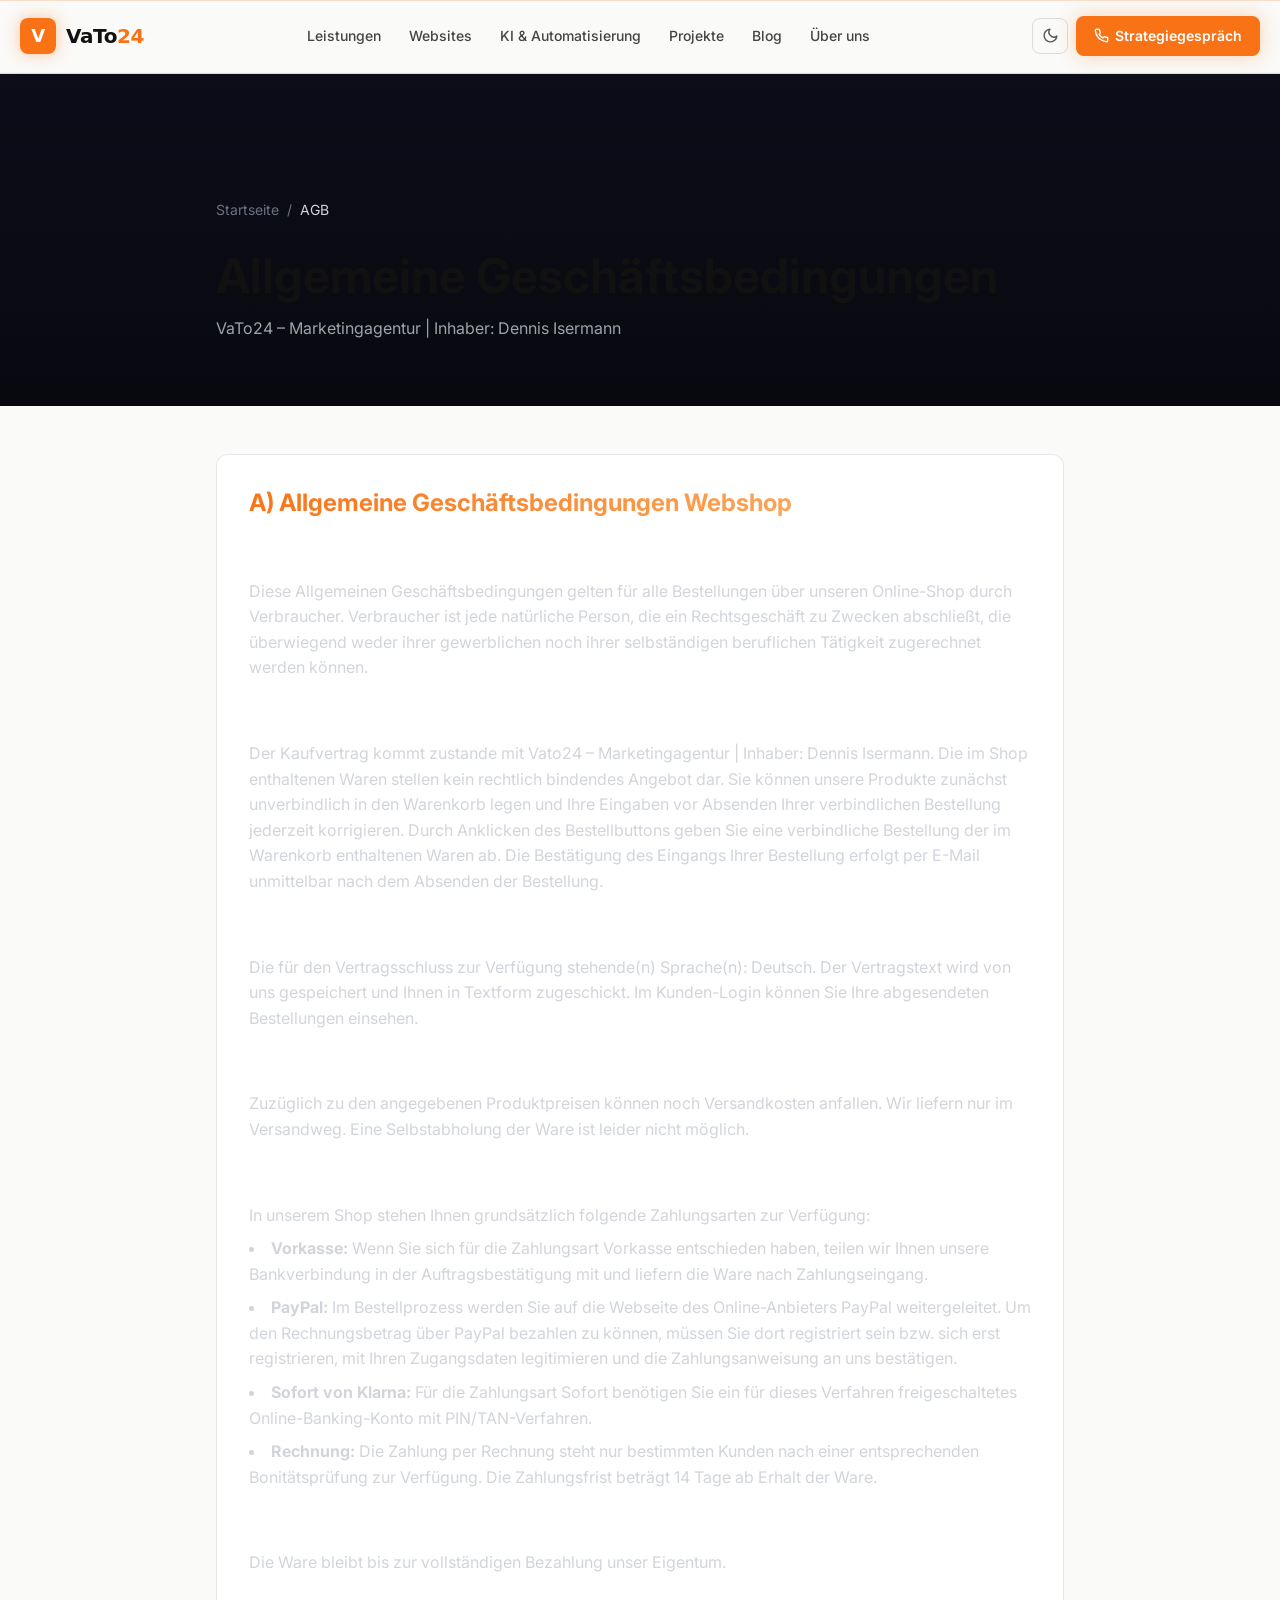
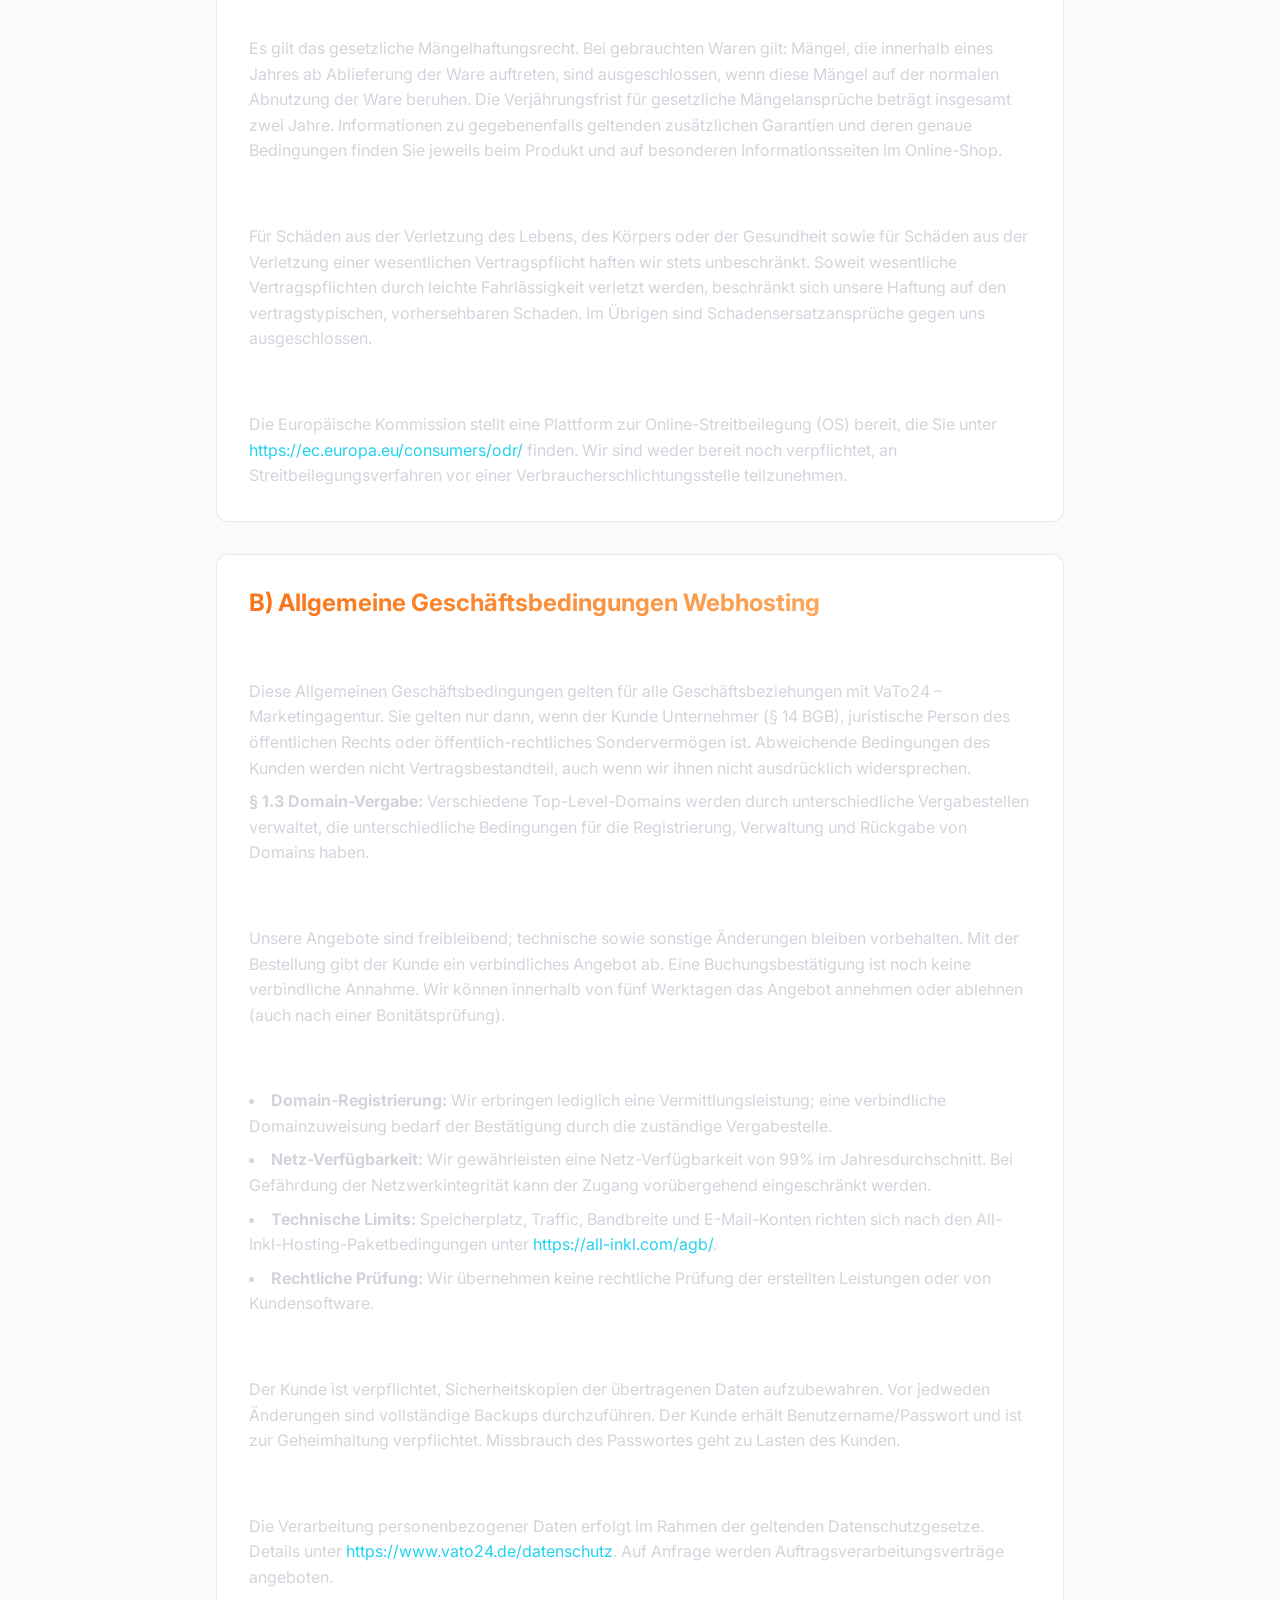
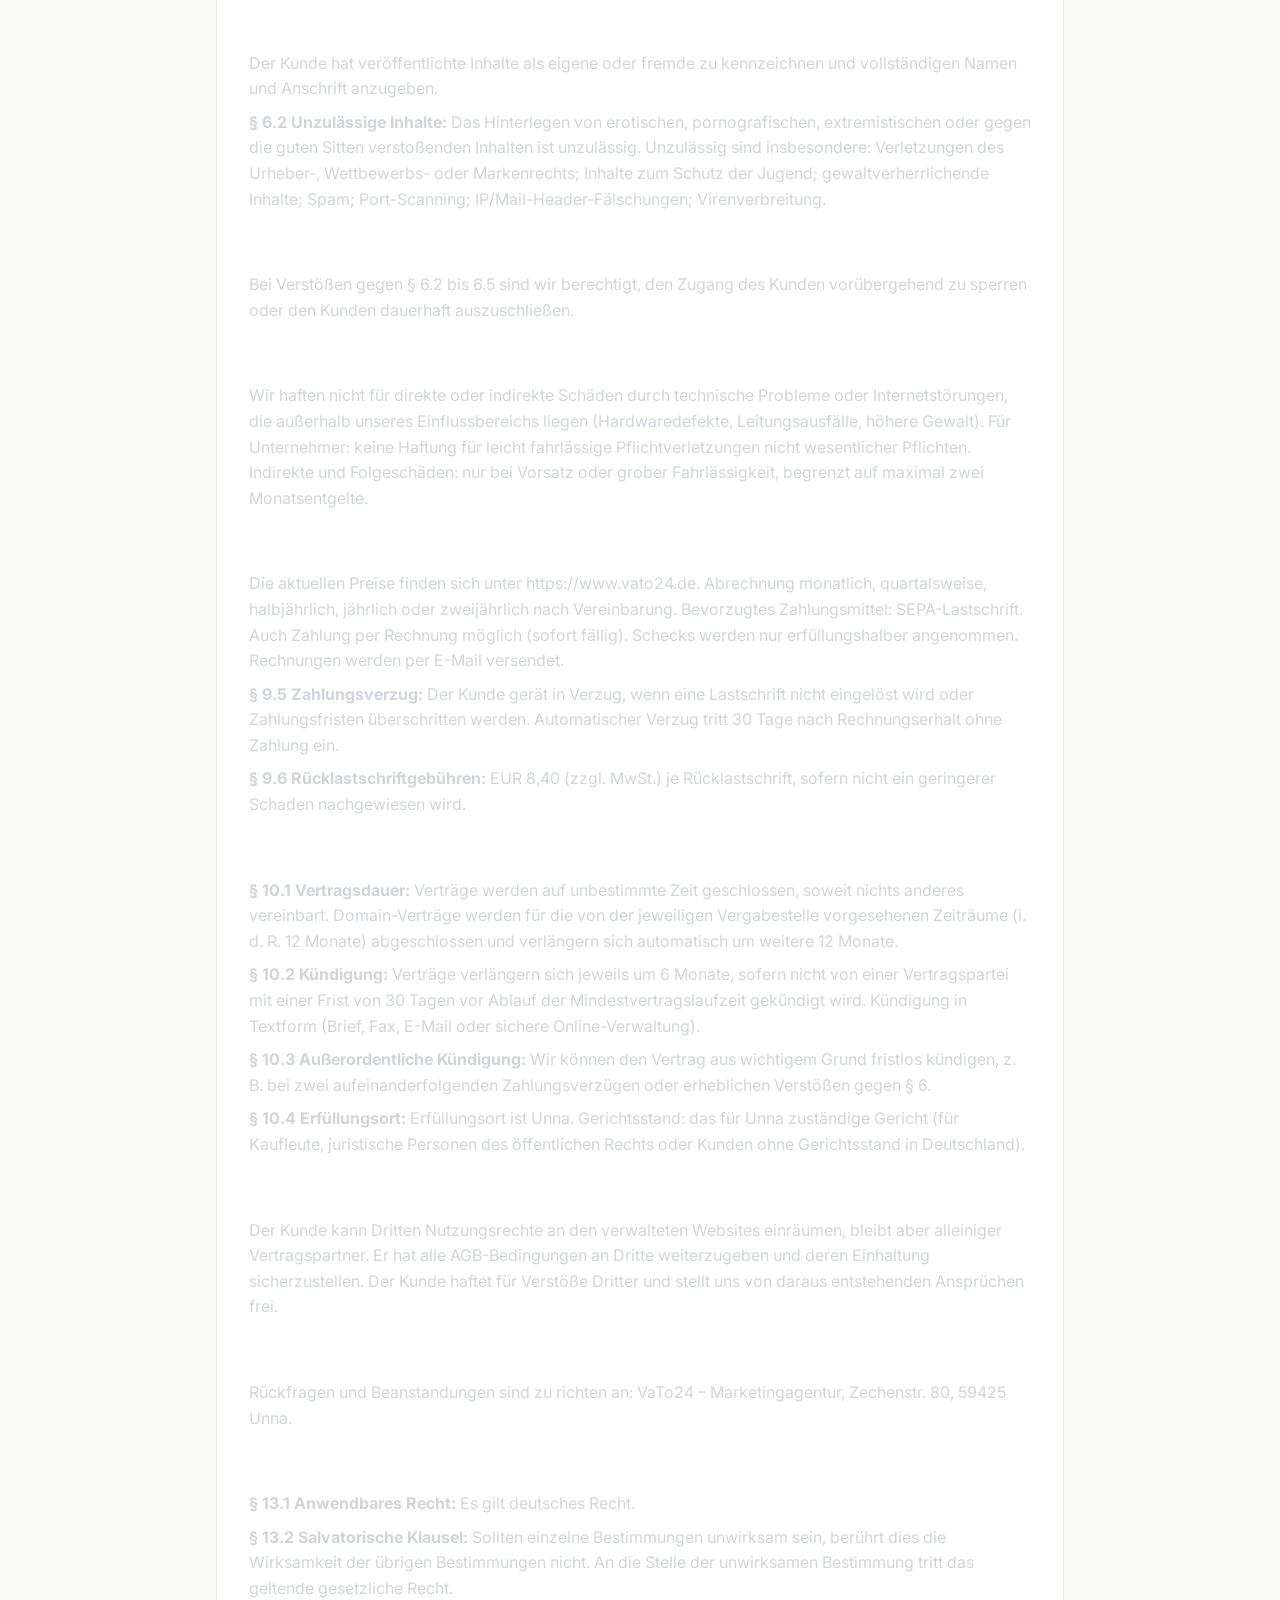
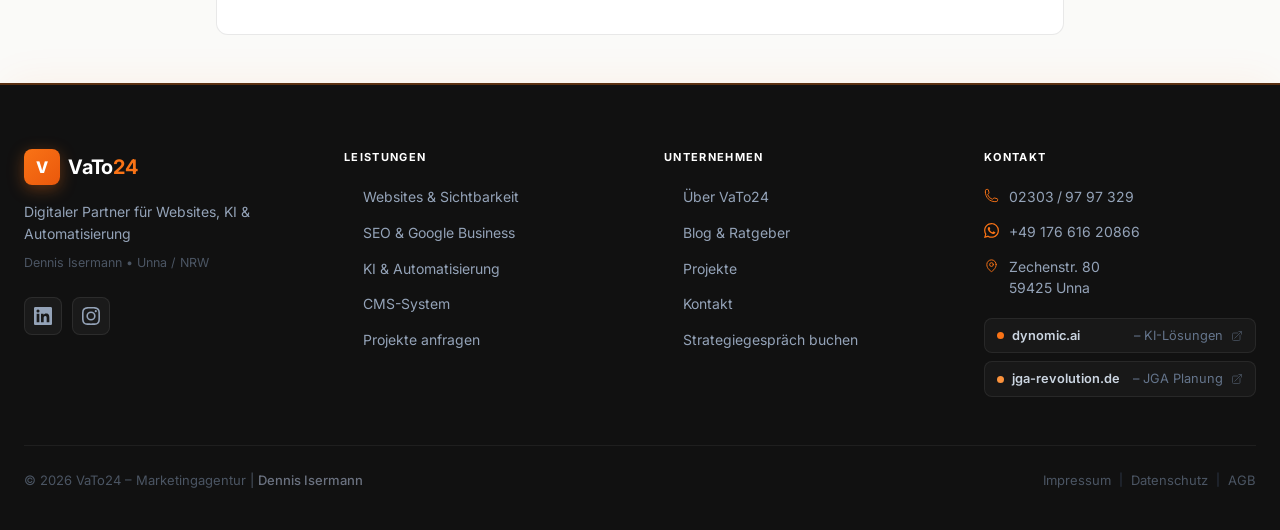
==== commit 296604fc: "feat: Light/Dark Mode Toggle - orange brand, CSS variables, system preference detection" ====
--- a/agb/index.html
+++ b/agb/index.html
@@ -8,11 +8,11 @@
   <meta name="robots" content="noindex, follow" />
   <link rel="preconnect" href="https://fonts.googleapis.com" />
   <link href="https://fonts.googleapis.com/css2?family=Inter:wght@300;400;500;600;700;800;900&display=swap" rel="stylesheet" />
-  <script type="module" crossorigin src="/assets/footer-tqYAZL7L.js"></script>
+  <script type="module" crossorigin src="/assets/footer-vh9RchyU.js"></script>
   <script type="module" crossorigin src="/assets/animations-CetyjiHi.js"></script>
   <script type="module" crossorigin src="/assets/nova-CruyNWnI.js"></script>
-  <script type="module" crossorigin src="/assets/legal-CX8iwDi0.js"></script>
-  <link rel="stylesheet" crossorigin href="/assets/footer-BsnbfBDX.css">
+  <script type="module" crossorigin src="/assets/legal-oHvxhXJg.js"></script>
+  <link rel="stylesheet" crossorigin href="/assets/footer-o9cNlJG-.css">
 </head>
 <body class="bg-[#08090f] text-white font-inter antialiased">
 
--- a/assets/footer-o9cNlJG-.css
+++ b/assets/footer-o9cNlJG-.css
@@ -0,0 +1 @@
+*,:before,:after{--tw-border-spacing-x: 0;--tw-border-spacing-y: 0;--tw-translate-x: 0;--tw-translate-y: 0;--tw-rotate: 0;--tw-skew-x: 0;--tw-skew-y: 0;--tw-scale-x: 1;--tw-scale-y: 1;--tw-pan-x: ;--tw-pan-y: ;--tw-pinch-zoom: ;--tw-scroll-snap-strictness: proximity;--tw-gradient-from-position: ;--tw-gradient-via-position: ;--tw-gradient-to-position: ;--tw-ordinal: ;--tw-slashed-zero: ;--tw-numeric-figure: ;--tw-numeric-spacing: ;--tw-numeric-fraction: ;--tw-ring-inset: ;--tw-ring-offset-width: 0px;--tw-ring-offset-color: #fff;--tw-ring-color: rgb(59 130 246 / .5);--tw-ring-offset-shadow: 0 0 #0000;--tw-ring-shadow: 0 0 #0000;--tw-shadow: 0 0 #0000;--tw-shadow-colored: 0 0 #0000;--tw-blur: ;--tw-brightness: ;--tw-contrast: ;--tw-grayscale: ;--tw-hue-rotate: ;--tw-invert: ;--tw-saturate: ;--tw-sepia: ;--tw-drop-shadow: ;--tw-backdrop-blur: ;--tw-backdrop-brightness: ;--tw-backdrop-contrast: ;--tw-backdrop-grayscale: ;--tw-backdrop-hue-rotate: ;--tw-backdrop-invert: ;--tw-backdrop-opacity: ;--tw-backdrop-saturate: ;--tw-backdrop-sepia: ;--tw-contain-size: ;--tw-contain-layout: ;--tw-contain-paint: ;--tw-contain-style: }::backdrop{--tw-border-spacing-x: 0;--tw-border-spacing-y: 0;--tw-translate-x: 0;--tw-translate-y: 0;--tw-rotate: 0;--tw-skew-x: 0;--tw-skew-y: 0;--tw-scale-x: 1;--tw-scale-y: 1;--tw-pan-x: ;--tw-pan-y: ;--tw-pinch-zoom: ;--tw-scroll-snap-strictness: proximity;--tw-gradient-from-position: ;--tw-gradient-via-position: ;--tw-gradient-to-position: ;--tw-ordinal: ;--tw-slashed-zero: ;--tw-numeric-figure: ;--tw-numeric-spacing: ;--tw-numeric-fraction: ;--tw-ring-inset: ;--tw-ring-offset-width: 0px;--tw-ring-offset-color: #fff;--tw-ring-color: rgb(59 130 246 / .5);--tw-ring-offset-shadow: 0 0 #0000;--tw-ring-shadow: 0 0 #0000;--tw-shadow: 0 0 #0000;--tw-shadow-colored: 0 0 #0000;--tw-blur: ;--tw-brightness: ;--tw-contrast: ;--tw-grayscale: ;--tw-hue-rotate: ;--tw-invert: ;--tw-saturate: ;--tw-sepia: ;--tw-drop-shadow: ;--tw-backdrop-blur: ;--tw-backdrop-brightness: ;--tw-backdrop-contrast: ;--tw-backdrop-grayscale: ;--tw-backdrop-hue-rotate: ;--tw-backdrop-invert: ;--tw-backdrop-opacity: ;--tw-backdrop-saturate: ;--tw-backdrop-sepia: ;--tw-contain-size: ;--tw-contain-layout: ;--tw-contain-paint: ;--tw-contain-style: }*,:before,:after{box-sizing:border-box;border-width:0;border-style:solid;border-color:#e5e7eb}:before,:after{--tw-content: ""}html,:host{line-height:1.5;-webkit-text-size-adjust:100%;-moz-tab-size:4;-o-tab-size:4;tab-size:4;font-family:ui-sans-serif,system-ui,sans-serif,"Apple Color Emoji","Segoe UI Emoji",Segoe UI Symbol,"Noto Color Emoji";font-feature-settings:normal;font-variation-settings:normal;-webkit-tap-highlight-color:transparent}body{margin:0;line-height:inherit}hr{height:0;color:inherit;border-top-width:1px}abbr:where([title]){-webkit-text-decoration:underline dotted;text-decoration:underline dotted}h1,h2,h3,h4,h5,h6{font-size:inherit;font-weight:inherit}a{color:inherit;text-decoration:inherit}b,strong{font-weight:bolder}code,kbd,samp,pre{font-family:ui-monospace,SFMono-Regular,Menlo,Monaco,Consolas,Liberation Mono,Courier New,monospace;font-feature-settings:normal;font-variation-settings:normal;font-size:1em}small{font-size:80%}sub,sup{font-size:75%;line-height:0;position:relative;vertical-align:baseline}sub{bottom:-.25em}sup{top:-.5em}table{text-indent:0;border-color:inherit;border-collapse:collapse}button,input,optgroup,select,textarea{font-family:inherit;font-feature-settings:inherit;font-variation-settings:inherit;font-size:100%;font-weight:inherit;line-height:inherit;letter-spacing:inherit;color:inherit;margin:0;padding:0}button,select{text-transform:none}button,input:where([type=button]),input:where([type=reset]),input:where([type=submit]){-webkit-appearance:button;background-color:transparent;background-image:none}:-moz-focusring{outline:auto}:-moz-ui-invalid{box-shadow:none}progress{vertical-align:baseline}::-webkit-inner-spin-button,::-webkit-outer-spin-button{height:auto}[type=search]{-webkit-appearance:textfield;outline-offset:-2px}::-webkit-search-decoration{-webkit-appearance:none}::-webkit-file-upload-button{-webkit-appearance:button;font:inherit}summary{display:list-item}blockquote,dl,dd,h1,h2,h3,h4,h5,h6,hr,figure,p,pre{margin:0}fieldset{margin:0;padding:0}legend{padding:0}ol,ul,menu{list-style:none;margin:0;padding:0}dialog{padding:0}textarea{resize:vertical}input::-moz-placeholder,textarea::-moz-placeholder{opacity:1;color:#9ca3af}input::placeholder,textarea::placeholder{opacity:1;color:#9ca3af}button,[role=button]{cursor:pointer}:disabled{cursor:default}img,svg,video,canvas,audio,iframe,embed,object{display:block;vertical-align:middle}img,video{max-width:100%;height:auto}[hidden]:where(:not([hidden=until-found])){display:none}.\!container{width:100%!important}.container{width:100%}@media (min-width: 640px){.\!container{max-width:640px!important}.container{max-width:640px}}@media (min-width: 768px){.\!container{max-width:768px!important}.container{max-width:768px}}@media (min-width: 1024px){.\!container{max-width:1024px!important}.container{max-width:1024px}}@media (min-width: 1280px){.\!container{max-width:1280px!important}.container{max-width:1280px}}@media (min-width: 1536px){.\!container{max-width:1536px!important}.container{max-width:1536px}}.prose{color:var(--tw-prose-body);max-width:65ch}.prose :where(p):not(:where([class~=not-prose],[class~=not-prose] *)){margin-top:1.25em;margin-bottom:1.25em}.prose :where([class~=lead]):not(:where([class~=not-prose],[class~=not-prose] *)){color:var(--tw-prose-lead);font-size:1.25em;line-height:1.6;margin-top:1.2em;margin-bottom:1.2em}.prose :where(a):not(:where([class~=not-prose],[class~=not-prose] *)){color:var(--tw-prose-links);text-decoration:underline;font-weight:500}.prose :where(strong):not(:where([class~=not-prose],[class~=not-prose] *)){color:var(--tw-prose-bold);font-weight:600}.prose :where(a strong):not(:where([class~=not-prose],[class~=not-prose] *)){color:inherit}.prose :where(blockquote strong):not(:where([class~=not-prose],[class~=not-prose] *)){color:inherit}.prose :where(thead th strong):not(:where([class~=not-prose],[class~=not-prose] *)){color:inherit}.prose :where(ol):not(:where([class~=not-prose],[class~=not-prose] *)){list-style-type:decimal;margin-top:1.25em;margin-bottom:1.25em;padding-inline-start:1.625em}.prose :where(ol[type=A]):not(:where([class~=not-prose],[class~=not-prose] *)){list-style-type:upper-alpha}.prose :where(ol[type=a]):not(:where([class~=not-prose],[class~=not-prose] *)){list-style-type:lower-alpha}.prose :where(ol[type=A s]):not(:where([class~=not-prose],[class~=not-prose] *)){list-style-type:upper-alpha}.prose :where(ol[type=a s]):not(:where([class~=not-prose],[class~=not-prose] *)){list-style-type:lower-alpha}.prose :where(ol[type=I]):not(:where([class~=not-prose],[class~=not-prose] *)){list-style-type:upper-roman}.prose :where(ol[type=i]):not(:where([class~=not-prose],[class~=not-prose] *)){list-style-type:lower-roman}.prose :where(ol[type=I s]):not(:where([class~=not-prose],[class~=not-prose] *)){list-style-type:upper-roman}.prose :where(ol[type=i s]):not(:where([class~=not-prose],[class~=not-prose] *)){list-style-type:lower-roman}.prose :where(ol[type="1"]):not(:where([class~=not-prose],[class~=not-prose] *)){list-style-type:decimal}.prose :where(ul):not(:where([class~=not-prose],[class~=not-prose] *)){list-style-type:disc;margin-top:1.25em;margin-bottom:1.25em;padding-inline-start:1.625em}.prose :where(ol>li):not(:where([class~=not-prose],[class~=not-prose] *))::marker{font-weight:400;color:var(--tw-prose-counters)}.prose :where(ul>li):not(:where([class~=not-prose],[class~=not-prose] *))::marker{color:var(--tw-prose-bullets)}.prose :where(dt):not(:where([class~=not-prose],[class~=not-prose] *)){color:var(--tw-prose-headings);font-weight:600;margin-top:1.25em}.prose :where(hr):not(:where([class~=not-prose],[class~=not-prose] *)){border-color:var(--tw-prose-hr);border-top-width:1px;margin-top:3em;margin-bottom:3em}.prose :where(blockquote):not(:where([class~=not-prose],[class~=not-prose] *)){font-weight:500;font-style:italic;color:var(--tw-prose-quotes);border-inline-start-width:.25rem;border-inline-start-color:var(--tw-prose-quote-borders);quotes:"“""”""‘""’";margin-top:1.6em;margin-bottom:1.6em;padding-inline-start:1em}.prose :where(blockquote p:first-of-type):not(:where([class~=not-prose],[class~=not-prose] *)):before{content:open-quote}.prose :where(blockquote p:last-of-type):not(:where([class~=not-prose],[class~=not-prose] *)):after{content:close-quote}.prose :where(h1):not(:where([class~=not-prose],[class~=not-prose] *)){color:var(--tw-prose-headings);font-weight:800;font-size:2.25em;margin-top:0;margin-bottom:.8888889em;line-height:1.1111111}.prose :where(h1 strong):not(:where([class~=not-prose],[class~=not-prose] *)){font-weight:900;color:inherit}.prose :where(h2):not(:where([class~=not-prose],[class~=not-prose] *)){color:var(--tw-prose-headings);font-weight:700;font-size:1.5em;margin-top:2em;margin-bottom:1em;line-height:1.3333333}.prose :where(h2 strong):not(:where([class~=not-prose],[class~=not-prose] *)){font-weight:800;color:inherit}.prose :where(h3):not(:where([class~=not-prose],[class~=not-prose] *)){color:var(--tw-prose-headings);font-weight:600;font-size:1.25em;margin-top:1.6em;margin-bottom:.6em;line-height:1.6}.prose :where(h3 strong):not(:where([class~=not-prose],[class~=not-prose] *)){font-weight:700;color:inherit}.prose :where(h4):not(:where([class~=not-prose],[class~=not-prose] *)){color:var(--tw-prose-headings);font-weight:600;margin-top:1.5em;margin-bottom:.5em;line-height:1.5}.prose :where(h4 strong):not(:where([class~=not-prose],[class~=not-prose] *)){font-weight:700;color:inherit}.prose :where(img):not(:where([class~=not-prose],[class~=not-prose] *)){margin-top:2em;margin-bottom:2em}.prose :where(picture):not(:where([class~=not-prose],[class~=not-prose] *)){display:block;margin-top:2em;margin-bottom:2em}.prose :where(video):not(:where([class~=not-prose],[class~=not-prose] *)){margin-top:2em;margin-bottom:2em}.prose :where(kbd):not(:where([class~=not-prose],[class~=not-prose] *)){font-weight:500;font-family:inherit;color:var(--tw-prose-kbd);box-shadow:0 0 0 1px var(--tw-prose-kbd-shadows),0 3px 0 var(--tw-prose-kbd-shadows);font-size:.875em;border-radius:.3125rem;padding-top:.1875em;padding-inline-end:.375em;padding-bottom:.1875em;padding-inline-start:.375em}.prose :where(code):not(:where([class~=not-prose],[class~=not-prose] *)){color:var(--tw-prose-code);font-weight:600;font-size:.875em}.prose :where(code):not(:where([class~=not-prose],[class~=not-prose] *)):before{content:"`"}.prose :where(code):not(:where([class~=not-prose],[class~=not-prose] *)):after{content:"`"}.prose :where(a code):not(:where([class~=not-prose],[class~=not-prose] *)){color:inherit}.prose :where(h1 code):not(:where([class~=not-prose],[class~=not-prose] *)){color:inherit}.prose :where(h2 code):not(:where([class~=not-prose],[class~=not-prose] *)){color:inherit;font-size:.875em}.prose :where(h3 code):not(:where([class~=not-prose],[class~=not-prose] *)){color:inherit;font-size:.9em}.prose :where(h4 code):not(:where([class~=not-prose],[class~=not-prose] *)){color:inherit}.prose :where(blockquote code):not(:where([class~=not-prose],[class~=not-prose] *)){color:inherit}.prose :where(thead th code):not(:where([class~=not-prose],[class~=not-prose] *)){color:inherit}.prose :where(pre):not(:where([class~=not-prose],[class~=not-prose] *)){color:var(--tw-prose-pre-code);background-color:var(--tw-prose-pre-bg);overflow-x:auto;font-weight:400;font-size:.875em;line-height:1.7142857;margin-top:1.7142857em;margin-bottom:1.7142857em;border-radius:.375rem;padding-top:.8571429em;padding-inline-end:1.1428571em;padding-bottom:.8571429em;padding-inline-start:1.1428571em}.prose :where(pre code):not(:where([class~=not-prose],[class~=not-prose] *)){background-color:transparent;border-width:0;border-radius:0;padding:0;font-weight:inherit;color:inherit;font-size:inherit;font-family:inherit;line-height:inherit}.prose :where(pre code):not(:where([class~=not-prose],[class~=not-prose] *)):before{content:none}.prose :where(pre code):not(:where([class~=not-prose],[class~=not-prose] *)):after{content:none}.prose :where(table):not(:where([class~=not-prose],[class~=not-prose] *)){width:100%;table-layout:auto;margin-top:2em;margin-bottom:2em;font-size:.875em;line-height:1.7142857}.prose :where(thead):not(:where([class~=not-prose],[class~=not-prose] *)){border-bottom-width:1px;border-bottom-color:var(--tw-prose-th-borders)}.prose :where(thead th):not(:where([class~=not-prose],[class~=not-prose] *)){color:var(--tw-prose-headings);font-weight:600;vertical-align:bottom;padding-inline-end:.5714286em;padding-bottom:.5714286em;padding-inline-start:.5714286em}.prose :where(tbody tr):not(:where([class~=not-prose],[class~=not-prose] *)){border-bottom-width:1px;border-bottom-color:var(--tw-prose-td-borders)}.prose :where(tbody tr:last-child):not(:where([class~=not-prose],[class~=not-prose] *)){border-bottom-width:0}.prose :where(tbody td):not(:where([class~=not-prose],[class~=not-prose] *)){vertical-align:baseline}.prose :where(tfoot):not(:where([class~=not-prose],[class~=not-prose] *)){border-top-width:1px;border-top-color:var(--tw-prose-th-borders)}.prose :where(tfoot td):not(:where([class~=not-prose],[class~=not-prose] *)){vertical-align:top}.prose :where(th,td):not(:where([class~=not-prose],[class~=not-prose] *)){text-align:start}.prose :where(figure>*):not(:where([class~=not-prose],[class~=not-prose] *)){margin-top:0;margin-bottom:0}.prose :where(figcaption):not(:where([class~=not-prose],[class~=not-prose] *)){color:var(--tw-prose-captions);font-size:.875em;line-height:1.4285714;margin-top:.8571429em}.prose{--tw-prose-body: #374151;--tw-prose-headings: #111827;--tw-prose-lead: #4b5563;--tw-prose-links: #111827;--tw-prose-bold: #111827;--tw-prose-counters: #6b7280;--tw-prose-bullets: #d1d5db;--tw-prose-hr: #e5e7eb;--tw-prose-quotes: #111827;--tw-prose-quote-borders: #e5e7eb;--tw-prose-captions: #6b7280;--tw-prose-kbd: #111827;--tw-prose-kbd-shadows: rgb(17 24 39 / 10%);--tw-prose-code: #111827;--tw-prose-pre-code: #e5e7eb;--tw-prose-pre-bg: #1f2937;--tw-prose-th-borders: #d1d5db;--tw-prose-td-borders: #e5e7eb;--tw-prose-invert-body: #d1d5db;--tw-prose-invert-headings: #fff;--tw-prose-invert-lead: #9ca3af;--tw-prose-invert-links: #fff;--tw-prose-invert-bold: #fff;--tw-prose-invert-counters: #9ca3af;--tw-prose-invert-bullets: #4b5563;--tw-prose-invert-hr: #374151;--tw-prose-invert-quotes: #f3f4f6;--tw-prose-invert-quote-borders: #374151;--tw-prose-invert-captions: #9ca3af;--tw-prose-invert-kbd: #fff;--tw-prose-invert-kbd-shadows: rgb(255 255 255 / 10%);--tw-prose-invert-code: #fff;--tw-prose-invert-pre-code: #d1d5db;--tw-prose-invert-pre-bg: rgb(0 0 0 / 50%);--tw-prose-invert-th-borders: #4b5563;--tw-prose-invert-td-borders: #374151;font-size:1rem;line-height:1.75}.prose :where(picture>img):not(:where([class~=not-prose],[class~=not-prose] *)){margin-top:0;margin-bottom:0}.prose :where(li):not(:where([class~=not-prose],[class~=not-prose] *)){margin-top:.5em;margin-bottom:.5em}.prose :where(ol>li):not(:where([class~=not-prose],[class~=not-prose] *)){padding-inline-start:.375em}.prose :where(ul>li):not(:where([class~=not-prose],[class~=not-prose] *)){padding-inline-start:.375em}.prose :where(.prose>ul>li p):not(:where([class~=not-prose],[class~=not-prose] *)){margin-top:.75em;margin-bottom:.75em}.prose :where(.prose>ul>li>p:first-child):not(:where([class~=not-prose],[class~=not-prose] *)){margin-top:1.25em}.prose :where(.prose>ul>li>p:last-child):not(:where([class~=not-prose],[class~=not-prose] *)){margin-bottom:1.25em}.prose :where(.prose>ol>li>p:first-child):not(:where([class~=not-prose],[class~=not-prose] *)){margin-top:1.25em}.prose :where(.prose>ol>li>p:last-child):not(:where([class~=not-prose],[class~=not-prose] *)){margin-bottom:1.25em}.prose :where(ul ul,ul ol,ol ul,ol ol):not(:where([class~=not-prose],[class~=not-prose] *)){margin-top:.75em;margin-bottom:.75em}.prose :where(dl):not(:where([class~=not-prose],[class~=not-prose] *)){margin-top:1.25em;margin-bottom:1.25em}.prose :where(dd):not(:where([class~=not-prose],[class~=not-prose] *)){margin-top:.5em;padding-inline-start:1.625em}.prose :where(hr+*):not(:where([class~=not-prose],[class~=not-prose] *)){margin-top:0}.prose :where(h2+*):not(:where([class~=not-prose],[class~=not-prose] *)){margin-top:0}.prose :where(h3+*):not(:where([class~=not-prose],[class~=not-prose] *)){margin-top:0}.prose :where(h4+*):not(:where([class~=not-prose],[class~=not-prose] *)){margin-top:0}.prose :where(thead th:first-child):not(:where([class~=not-prose],[class~=not-prose] *)){padding-inline-start:0}.prose :where(thead th:last-child):not(:where([class~=not-prose],[class~=not-prose] *)){padding-inline-end:0}.prose :where(tbody td,tfoot td):not(:where([class~=not-prose],[class~=not-prose] *)){padding-top:.5714286em;padding-inline-end:.5714286em;padding-bottom:.5714286em;padding-inline-start:.5714286em}.prose :where(tbody td:first-child,tfoot td:first-child):not(:where([class~=not-prose],[class~=not-prose] *)){padding-inline-start:0}.prose :where(tbody td:last-child,tfoot td:last-child):not(:where([class~=not-prose],[class~=not-prose] *)){padding-inline-end:0}.prose :where(figure):not(:where([class~=not-prose],[class~=not-prose] *)){margin-top:2em;margin-bottom:2em}.prose :where(.prose>:first-child):not(:where([class~=not-prose],[class~=not-prose] *)){margin-top:0}.prose :where(.prose>:last-child):not(:where([class~=not-prose],[class~=not-prose] *)){margin-bottom:0}.prose-lg{font-size:1.125rem;line-height:1.7777778}.prose-lg :where(p):not(:where([class~=not-prose],[class~=not-prose] *)){margin-top:1.3333333em;margin-bottom:1.3333333em}.prose-lg :where([class~=lead]):not(:where([class~=not-prose],[class~=not-prose] *)){font-size:1.2222222em;line-height:1.4545455;margin-top:1.0909091em;margin-bottom:1.0909091em}.prose-lg :where(blockquote):not(:where([class~=not-prose],[class~=not-prose] *)){margin-top:1.6666667em;margin-bottom:1.6666667em;padding-inline-start:1em}.prose-lg :where(h1):not(:where([class~=not-prose],[class~=not-prose] *)){font-size:2.6666667em;margin-top:0;margin-bottom:.8333333em;line-height:1}.prose-lg :where(h2):not(:where([class~=not-prose],[class~=not-prose] *)){font-size:1.6666667em;margin-top:1.8666667em;margin-bottom:1.0666667em;line-height:1.3333333}.prose-lg :where(h3):not(:where([class~=not-prose],[class~=not-prose] *)){font-size:1.3333333em;margin-top:1.6666667em;margin-bottom:.6666667em;line-height:1.5}.prose-lg :where(h4):not(:where([class~=not-prose],[class~=not-prose] *)){margin-top:1.7777778em;margin-bottom:.4444444em;line-height:1.5555556}.prose-lg :where(img):not(:where([class~=not-prose],[class~=not-prose] *)){margin-top:1.7777778em;margin-bottom:1.7777778em}.prose-lg :where(picture):not(:where([class~=not-prose],[class~=not-prose] *)){margin-top:1.7777778em;margin-bottom:1.7777778em}.prose-lg :where(picture>img):not(:where([class~=not-prose],[class~=not-prose] *)){margin-top:0;margin-bottom:0}.prose-lg :where(video):not(:where([class~=not-prose],[class~=not-prose] *)){margin-top:1.7777778em;margin-bottom:1.7777778em}.prose-lg :where(kbd):not(:where([class~=not-prose],[class~=not-prose] *)){font-size:.8888889em;border-radius:.3125rem;padding-top:.2222222em;padding-inline-end:.4444444em;padding-bottom:.2222222em;padding-inline-start:.4444444em}.prose-lg :where(code):not(:where([class~=not-prose],[class~=not-prose] *)){font-size:.8888889em}.prose-lg :where(h2 code):not(:where([class~=not-prose],[class~=not-prose] *)){font-size:.8666667em}.prose-lg :where(h3 code):not(:where([class~=not-prose],[class~=not-prose] *)){font-size:.875em}.prose-lg :where(pre):not(:where([class~=not-prose],[class~=not-prose] *)){font-size:.8888889em;line-height:1.75;margin-top:2em;margin-bottom:2em;border-radius:.375rem;padding-top:1em;padding-inline-end:1.5em;padding-bottom:1em;padding-inline-start:1.5em}.prose-lg :where(ol):not(:where([class~=not-prose],[class~=not-prose] *)){margin-top:1.3333333em;margin-bottom:1.3333333em;padding-inline-start:1.5555556em}.prose-lg :where(ul):not(:where([class~=not-prose],[class~=not-prose] *)){margin-top:1.3333333em;margin-bottom:1.3333333em;padding-inline-start:1.5555556em}.prose-lg :where(li):not(:where([class~=not-prose],[class~=not-prose] *)){margin-top:.6666667em;margin-bottom:.6666667em}.prose-lg :where(ol>li):not(:where([class~=not-prose],[class~=not-prose] *)){padding-inline-start:.4444444em}.prose-lg :where(ul>li):not(:where([class~=not-prose],[class~=not-prose] *)){padding-inline-start:.4444444em}.prose-lg :where(.prose-lg>ul>li p):not(:where([class~=not-prose],[class~=not-prose] *)){margin-top:.8888889em;margin-bottom:.8888889em}.prose-lg :where(.prose-lg>ul>li>p:first-child):not(:where([class~=not-prose],[class~=not-prose] *)){margin-top:1.3333333em}.prose-lg :where(.prose-lg>ul>li>p:last-child):not(:where([class~=not-prose],[class~=not-prose] *)){margin-bottom:1.3333333em}.prose-lg :where(.prose-lg>ol>li>p:first-child):not(:where([class~=not-prose],[class~=not-prose] *)){margin-top:1.3333333em}.prose-lg :where(.prose-lg>ol>li>p:last-child):not(:where([class~=not-prose],[class~=not-prose] *)){margin-bottom:1.3333333em}.prose-lg :where(ul ul,ul ol,ol ul,ol ol):not(:where([class~=not-prose],[class~=not-prose] *)){margin-top:.8888889em;margin-bottom:.8888889em}.prose-lg :where(dl):not(:where([class~=not-prose],[class~=not-prose] *)){margin-top:1.3333333em;margin-bottom:1.3333333em}.prose-lg :where(dt):not(:where([class~=not-prose],[class~=not-prose] *)){margin-top:1.3333333em}.prose-lg :where(dd):not(:where([class~=not-prose],[class~=not-prose] *)){margin-top:.6666667em;padding-inline-start:1.5555556em}.prose-lg :where(hr):not(:where([class~=not-prose],[class~=not-prose] *)){margin-top:3.1111111em;margin-bottom:3.1111111em}.prose-lg :where(hr+*):not(:where([class~=not-prose],[class~=not-prose] *)){margin-top:0}.prose-lg :where(h2+*):not(:where([class~=not-prose],[class~=not-prose] *)){margin-top:0}.prose-lg :where(h3+*):not(:where([class~=not-prose],[class~=not-prose] *)){margin-top:0}.prose-lg :where(h4+*):not(:where([class~=not-prose],[class~=not-prose] *)){margin-top:0}.prose-lg :where(table):not(:where([class~=not-prose],[class~=not-prose] *)){font-size:.8888889em;line-height:1.5}.prose-lg :where(thead th):not(:where([class~=not-prose],[class~=not-prose] *)){padding-inline-end:.75em;padding-bottom:.75em;padding-inline-start:.75em}.prose-lg :where(thead th:first-child):not(:where([class~=not-prose],[class~=not-prose] *)){padding-inline-start:0}.prose-lg :where(thead th:last-child):not(:where([class~=not-prose],[class~=not-prose] *)){padding-inline-end:0}.prose-lg :where(tbody td,tfoot td):not(:where([class~=not-prose],[class~=not-prose] *)){padding-top:.75em;padding-inline-end:.75em;padding-bottom:.75em;padding-inline-start:.75em}.prose-lg :where(tbody td:first-child,tfoot td:first-child):not(:where([class~=not-prose],[class~=not-prose] *)){padding-inline-start:0}.prose-lg :where(tbody td:last-child,tfoot td:last-child):not(:where([class~=not-prose],[class~=not-prose] *)){padding-inline-end:0}.prose-lg :where(figure):not(:where([class~=not-prose],[class~=not-prose] *)){margin-top:1.7777778em;margin-bottom:1.7777778em}.prose-lg :where(figure>*):not(:where([class~=not-prose],[class~=not-prose] *)){margin-top:0;margin-bottom:0}.prose-lg :where(figcaption):not(:where([class~=not-prose],[class~=not-prose] *)){font-size:.8888889em;line-height:1.5;margin-top:1em}.prose-lg :where(.prose-lg>:first-child):not(:where([class~=not-prose],[class~=not-prose] *)){margin-top:0}.prose-lg :where(.prose-lg>:last-child):not(:where([class~=not-prose],[class~=not-prose] *)){margin-bottom:0}.prose-invert{--tw-prose-body: var(--tw-prose-invert-body);--tw-prose-headings: var(--tw-prose-invert-headings);--tw-prose-lead: var(--tw-prose-invert-lead);--tw-prose-links: var(--tw-prose-invert-links);--tw-prose-bold: var(--tw-prose-invert-bold);--tw-prose-counters: var(--tw-prose-invert-counters);--tw-prose-bullets: var(--tw-prose-invert-bullets);--tw-prose-hr: var(--tw-prose-invert-hr);--tw-prose-quotes: var(--tw-prose-invert-quotes);--tw-prose-quote-borders: var(--tw-prose-invert-quote-borders);--tw-prose-captions: var(--tw-prose-invert-captions);--tw-prose-kbd: var(--tw-prose-invert-kbd);--tw-prose-kbd-shadows: var(--tw-prose-invert-kbd-shadows);--tw-prose-code: var(--tw-prose-invert-code);--tw-prose-pre-code: var(--tw-prose-invert-pre-code);--tw-prose-pre-bg: var(--tw-prose-invert-pre-bg);--tw-prose-th-borders: var(--tw-prose-invert-th-borders);--tw-prose-td-borders: var(--tw-prose-invert-td-borders)}.sr-only{position:absolute;width:1px;height:1px;padding:0;margin:-1px;overflow:hidden;clip:rect(0,0,0,0);white-space:nowrap;border-width:0}.pointer-events-none{pointer-events:none}.visible{visibility:visible}.fixed{position:fixed}.absolute{position:absolute}.relative{position:relative}.sticky{position:sticky}.-inset-2{top:-.5rem;right:-.5rem;bottom:-.5rem;left:-.5rem}.inset-0{top:0;right:0;bottom:0;left:0}.-bottom-5{bottom:-1.25rem}.-left-40{left:-10rem}.-left-5{left:-1.25rem}.-right-32{right:-8rem}.-right-4{right:-1rem}.-right-40{right:-10rem}.-right-48{right:-12rem}.-right-5{right:-1.25rem}.-right-8{right:-2rem}.-top-32{top:-8rem}.-top-4{top:-1rem}.-top-40{top:-10rem}.-top-48{top:-12rem}.-top-5{top:-1.25rem}.bottom-0{bottom:0}.bottom-8{bottom:2rem}.bottom-\[-100px\]{bottom:-100px}.bottom-\[-60px\]{bottom:-60px}.bottom-\[-80px\]{bottom:-80px}.left-0{left:0}.left-1\/2{left:50%}.left-4{left:1rem}.left-\[-100px\]{left:-100px}.left-\[-120px\]{left:-120px}.left-\[-150px\]{left:-150px}.left-\[-200px\]{left:-200px}.left-\[-80px\]{left:-80px}.left-\[25\%\]{left:25%}.right-0{right:0}.right-\[-100px\]{right:-100px}.right-\[-150px\]{right:-150px}.right-\[-80px\]{right:-80px}.right-\[20\%\]{right:20%}.top-0{top:0}.top-1\/2{top:50%}.top-4{top:1rem}.top-6{top:1.5rem}.top-\[-100px\]{top:-100px}.top-\[-120px\]{top:-120px}.top-\[-150px\]{top:-150px}.top-\[30\%\]{top:30%}.top-\[35\%\]{top:35%}.z-0{z-index:0}.z-10{z-index:10}.order-last{order:9999}.col-span-2{grid-column:span 2 / span 2}.mx-auto{margin-left:auto;margin-right:auto}.mb-1{margin-bottom:.25rem}.mb-10{margin-bottom:2.5rem}.mb-12{margin-bottom:3rem}.mb-14{margin-bottom:3.5rem}.mb-16{margin-bottom:4rem}.mb-2{margin-bottom:.5rem}.mb-3{margin-bottom:.75rem}.mb-4{margin-bottom:1rem}.mb-5{margin-bottom:1.25rem}.mb-6{margin-bottom:1.5rem}.mb-7{margin-bottom:1.75rem}.mb-8{margin-bottom:2rem}.ml-2{margin-left:.5rem}.ml-auto{margin-left:auto}.mt-0\.5{margin-top:.125rem}.mt-1{margin-top:.25rem}.mt-10{margin-top:2.5rem}.mt-16{margin-top:4rem}.mt-2{margin-top:.5rem}.mt-3{margin-top:.75rem}.mt-4{margin-top:1rem}.mt-5{margin-top:1.25rem}.mt-6{margin-top:1.5rem}.mt-8{margin-top:2rem}.block{display:block}.inline-block{display:inline-block}.flex{display:flex}.inline-flex{display:inline-flex}.grid{display:grid}.hidden{display:none}.aspect-\[21\/9\]{aspect-ratio:21/9}.aspect-\[4\/5\]{aspect-ratio:4/5}.h-1{height:.25rem}.h-1\.5{height:.375rem}.h-10{height:2.5rem}.h-12{height:3rem}.h-14{height:3.5rem}.h-16{height:4rem}.h-2{height:.5rem}.h-2\.5{height:.625rem}.h-20{height:5rem}.h-24{height:6rem}.h-3{height:.75rem}.h-3\.5{height:.875rem}.h-32{height:8rem}.h-4{height:1rem}.h-40{height:10rem}.h-48{height:12rem}.h-5{height:1.25rem}.h-6{height:1.5rem}.h-64{height:16rem}.h-7{height:1.75rem}.h-72{height:18rem}.h-8{height:2rem}.h-\[300px\]{height:300px}.h-\[350px\]{height:350px}.h-\[400px\]{height:400px}.h-\[450px\]{height:450px}.h-\[500px\]{height:500px}.h-\[600px\]{height:600px}.h-\[700px\]{height:700px}.h-full{height:100%}.min-h-screen{min-height:100vh}.w-1{width:.25rem}.w-1\.5{width:.375rem}.w-1\/2{width:50%}.w-10{width:2.5rem}.w-12{width:3rem}.w-14{width:3.5rem}.w-16{width:4rem}.w-2{width:.5rem}.w-2\.5{width:.625rem}.w-20{width:5rem}.w-24{width:6rem}.w-3{width:.75rem}.w-3\.5{width:.875rem}.w-3\/4{width:75%}.w-32{width:8rem}.w-4{width:1rem}.w-4\/5{width:80%}.w-4\/6{width:66.666667%}.w-40{width:10rem}.w-48{width:12rem}.w-5{width:1.25rem}.w-5\/6{width:83.333333%}.w-6{width:1.5rem}.w-64{width:16rem}.w-7{width:1.75rem}.w-8{width:2rem}.w-\[300px\]{width:300px}.w-\[350px\]{width:350px}.w-\[400px\]{width:400px}.w-\[450px\]{width:450px}.w-\[500px\]{width:500px}.w-\[600px\]{width:600px}.w-\[700px\]{width:700px}.w-full{width:100%}.w-px{width:1px}.min-w-0{min-width:0px}.min-w-\[200px\]{min-width:200px}.max-w-2xl{max-width:42rem}.max-w-3xl{max-width:48rem}.max-w-4xl{max-width:56rem}.max-w-5xl{max-width:64rem}.max-w-6xl{max-width:72rem}.max-w-7xl{max-width:80rem}.max-w-\[200px\]{max-width:200px}.max-w-\[80\%\]{max-width:80%}.max-w-\[85\%\]{max-width:85%}.max-w-md{max-width:28rem}.max-w-none{max-width:none}.max-w-sm{max-width:24rem}.max-w-xl{max-width:36rem}.flex-1{flex:1 1 0%}.flex-shrink{flex-shrink:1}.flex-shrink-0{flex-shrink:0}.-translate-x-1\/2{--tw-translate-x: -50%;transform:translate(var(--tw-translate-x),var(--tw-translate-y)) rotate(var(--tw-rotate)) skew(var(--tw-skew-x)) skewY(var(--tw-skew-y)) scaleX(var(--tw-scale-x)) scaleY(var(--tw-scale-y))}.-translate-y-1\/2{--tw-translate-y: -50%;transform:translate(var(--tw-translate-x),var(--tw-translate-y)) rotate(var(--tw-rotate)) skew(var(--tw-skew-x)) skewY(var(--tw-skew-y)) scaleX(var(--tw-scale-x)) scaleY(var(--tw-scale-y))}.translate-x-1\/2{--tw-translate-x: 50%;transform:translate(var(--tw-translate-x),var(--tw-translate-y)) rotate(var(--tw-rotate)) skew(var(--tw-skew-x)) skewY(var(--tw-skew-y)) scaleX(var(--tw-scale-x)) scaleY(var(--tw-scale-y))}.translate-x-1\/3{--tw-translate-x: 33.333333%;transform:translate(var(--tw-translate-x),var(--tw-translate-y)) rotate(var(--tw-rotate)) skew(var(--tw-skew-x)) skewY(var(--tw-skew-y)) scaleX(var(--tw-scale-x)) scaleY(var(--tw-scale-y))}.translate-y-1\/3{--tw-translate-y: 33.333333%;transform:translate(var(--tw-translate-x),var(--tw-translate-y)) rotate(var(--tw-rotate)) skew(var(--tw-skew-x)) skewY(var(--tw-skew-y)) scaleX(var(--tw-scale-x)) scaleY(var(--tw-scale-y))}.transform{transform:translate(var(--tw-translate-x),var(--tw-translate-y)) rotate(var(--tw-rotate)) skew(var(--tw-skew-x)) skewY(var(--tw-skew-y)) scaleX(var(--tw-scale-x)) scaleY(var(--tw-scale-y))}@keyframes pulse{50%{opacity:.5}}.animate-pulse{animation:pulse 2s cubic-bezier(.4,0,.6,1) infinite}.animate-spin{animation:spin 1s linear infinite}@keyframes spin{to{transform:rotate(360deg)}}.animate-spin-slow{animation:spin 8s linear infinite}.cursor-pointer{cursor:pointer}.resize{resize:both}.scroll-mt-24{scroll-margin-top:6rem}.list-inside{list-style-position:inside}.list-disc{list-style-type:disc}.grid-cols-1{grid-template-columns:repeat(1,minmax(0,1fr))}.grid-cols-2{grid-template-columns:repeat(2,minmax(0,1fr))}.grid-cols-3{grid-template-columns:repeat(3,minmax(0,1fr))}.flex-col{flex-direction:column}.flex-wrap{flex-wrap:wrap}.items-start{align-items:flex-start}.items-center{align-items:center}.justify-end{justify-content:flex-end}.justify-center{justify-content:center}.justify-between{justify-content:space-between}.gap-0{gap:0px}.gap-0\.5{gap:.125rem}.gap-1{gap:.25rem}.gap-1\.5{gap:.375rem}.gap-10{gap:2.5rem}.gap-12{gap:3rem}.gap-16{gap:4rem}.gap-2{gap:.5rem}.gap-3{gap:.75rem}.gap-4{gap:1rem}.gap-5{gap:1.25rem}.gap-6{gap:1.5rem}.gap-8{gap:2rem}.space-y-1>:not([hidden])~:not([hidden]){--tw-space-y-reverse: 0;margin-top:calc(.25rem * calc(1 - var(--tw-space-y-reverse)));margin-bottom:calc(.25rem * var(--tw-space-y-reverse))}.space-y-10>:not([hidden])~:not([hidden]){--tw-space-y-reverse: 0;margin-top:calc(2.5rem * calc(1 - var(--tw-space-y-reverse)));margin-bottom:calc(2.5rem * var(--tw-space-y-reverse))}.space-y-2>:not([hidden])~:not([hidden]){--tw-space-y-reverse: 0;margin-top:calc(.5rem * calc(1 - var(--tw-space-y-reverse)));margin-bottom:calc(.5rem * var(--tw-space-y-reverse))}.space-y-3>:not([hidden])~:not([hidden]){--tw-space-y-reverse: 0;margin-top:calc(.75rem * calc(1 - var(--tw-space-y-reverse)));margin-bottom:calc(.75rem * var(--tw-space-y-reverse))}.space-y-4>:not([hidden])~:not([hidden]){--tw-space-y-reverse: 0;margin-top:calc(1rem * calc(1 - var(--tw-space-y-reverse)));margin-bottom:calc(1rem * var(--tw-space-y-reverse))}.space-y-5>:not([hidden])~:not([hidden]){--tw-space-y-reverse: 0;margin-top:calc(1.25rem * calc(1 - var(--tw-space-y-reverse)));margin-bottom:calc(1.25rem * var(--tw-space-y-reverse))}.space-y-6>:not([hidden])~:not([hidden]){--tw-space-y-reverse: 0;margin-top:calc(1.5rem * calc(1 - var(--tw-space-y-reverse)));margin-bottom:calc(1.5rem * var(--tw-space-y-reverse))}.space-y-8>:not([hidden])~:not([hidden]){--tw-space-y-reverse: 0;margin-top:calc(2rem * calc(1 - var(--tw-space-y-reverse)));margin-bottom:calc(2rem * var(--tw-space-y-reverse))}.divide-y>:not([hidden])~:not([hidden]){--tw-divide-y-reverse: 0;border-top-width:calc(1px * calc(1 - var(--tw-divide-y-reverse)));border-bottom-width:calc(1px * var(--tw-divide-y-reverse))}.self-center{align-self:center}.overflow-hidden{overflow:hidden}.scroll-smooth{scroll-behavior:smooth}.truncate{overflow:hidden;text-overflow:ellipsis;white-space:nowrap}.whitespace-nowrap{white-space:nowrap}.rounded{border-radius:.25rem}.rounded-2xl{border-radius:1rem}.rounded-3xl{border-radius:1.5rem}.rounded-full{border-radius:9999px}.rounded-lg{border-radius:.5rem}.rounded-xl{border-radius:.75rem}.rounded-tl-none{border-top-left-radius:0}.rounded-tl-sm{border-top-left-radius:.125rem}.rounded-tr-none{border-top-right-radius:0}.rounded-tr-sm{border-top-right-radius:.125rem}.border{border-width:1px}.border-b{border-bottom-width:1px}.border-t{border-top-width:1px}.border-dashed{border-style:dashed}.border-cyan-500\/15{border-color:#06b6d426}.border-cyan-500\/25{border-color:#06b6d440}.border-cyan-500\/30{border-color:#06b6d44d}.border-cyan-500\/40{border-color:#06b6d466}.border-green-500\/20{border-color:#22c55e33}.border-green-500\/25{border-color:#22c55e40}.border-green-500\/30{border-color:#22c55e4d}.border-indigo-500\/30{border-color:#6366f14d}.border-pink-500\/15{border-color:#ec489926}.border-pink-500\/30{border-color:#ec48994d}.border-slate-600{--tw-border-opacity: 1;border-color:rgb(71 85 105 / var(--tw-border-opacity, 1))}.border-slate-600\/50{border-color:#47556980}.border-slate-700{--tw-border-opacity: 1;border-color:rgb(51 65 85 / var(--tw-border-opacity, 1))}.border-slate-700\/50{border-color:#33415580}.border-violet-500\/15{border-color:#8b5cf626}.border-violet-500\/20{border-color:#8b5cf633}.border-violet-500\/25{border-color:#8b5cf640}.border-violet-500\/30{border-color:#8b5cf64d}.border-white\/10{border-color:#ffffff1a}.border-white\/5{border-color:#ffffff0d}.border-white\/\[0\.07\]{border-color:#ffffff12}.bg-\[\#08090f\]{--tw-bg-opacity: 1;background-color:rgb(8 9 15 / var(--tw-bg-opacity, 1))}.bg-\[\#0f0f0f\]{--tw-bg-opacity: 1;background-color:rgb(15 15 15 / var(--tw-bg-opacity, 1))}.bg-cyan-400{--tw-bg-opacity: 1;background-color:rgb(34 211 238 / var(--tw-bg-opacity, 1))}.bg-cyan-500\/10{background-color:#06b6d41a}.bg-cyan-500\/15{background-color:#06b6d426}.bg-cyan-500\/20{background-color:#06b6d433}.bg-cyan-500\/30{background-color:#06b6d44d}.bg-cyan-500\/5{background-color:#06b6d40d}.bg-gray-600{--tw-bg-opacity: 1;background-color:rgb(75 85 99 / var(--tw-bg-opacity, 1))}.bg-green-400{--tw-bg-opacity: 1;background-color:rgb(74 222 128 / var(--tw-bg-opacity, 1))}.bg-green-500\/10{background-color:#22c55e1a}.bg-green-500\/15{background-color:#22c55e26}.bg-green-500\/50{background-color:#22c55e80}.bg-green-500\/60{background-color:#22c55e99}.bg-green-500\/70{background-color:#22c55eb3}.bg-indigo-500\/10{background-color:#6366f11a}.bg-orange-500{--tw-bg-opacity: 1;background-color:rgb(249 115 22 / var(--tw-bg-opacity, 1))}.bg-pink-400{--tw-bg-opacity: 1;background-color:rgb(244 114 182 / var(--tw-bg-opacity, 1))}.bg-pink-500\/10{background-color:#ec48991a}.bg-pink-500\/20{background-color:#ec489933}.bg-pink-500\/5{background-color:#ec48990d}.bg-red-500\/50{background-color:#ef444480}.bg-red-500\/60{background-color:#ef444499}.bg-red-500\/70{background-color:#ef4444b3}.bg-slate-700{--tw-bg-opacity: 1;background-color:rgb(51 65 85 / var(--tw-bg-opacity, 1))}.bg-violet-400{--tw-bg-opacity: 1;background-color:rgb(167 139 250 / var(--tw-bg-opacity, 1))}.bg-violet-500\/10{background-color:#8b5cf61a}.bg-violet-500\/15{background-color:#8b5cf626}.bg-violet-500\/20{background-color:#8b5cf633}.bg-violet-500\/30{background-color:#8b5cf64d}.bg-violet-500\/5{background-color:#8b5cf60d}.bg-violet-600\/10{background-color:#7c3aed1a}.bg-violet-600\/15{background-color:#7c3aed26}.bg-white\/10{background-color:#ffffff1a}.bg-white\/5{background-color:#ffffff0d}.bg-yellow-500\/50{background-color:#eab30880}.bg-yellow-500\/60{background-color:#eab30899}.bg-yellow-500\/70{background-color:#eab308b3}.bg-gradient-to-b{background-image:linear-gradient(to bottom,var(--tw-gradient-stops))}.bg-gradient-to-br{background-image:linear-gradient(to bottom right,var(--tw-gradient-stops))}.bg-gradient-to-r{background-image:linear-gradient(to right,var(--tw-gradient-stops))}.bg-gradient-to-t{background-image:linear-gradient(to top,var(--tw-gradient-stops))}.from-\[\#08090f\]{--tw-gradient-from: #08090f var(--tw-gradient-from-position);--tw-gradient-to: rgb(8 9 15 / 0) var(--tw-gradient-to-position);--tw-gradient-stops: var(--tw-gradient-from), var(--tw-gradient-to)}.from-\[\#08090f\]\/0{--tw-gradient-from: rgb(8 9 15 / 0) var(--tw-gradient-from-position);--tw-gradient-to: rgb(8 9 15 / 0) var(--tw-gradient-to-position);--tw-gradient-stops: var(--tw-gradient-from), var(--tw-gradient-to)}.from-\[\#08090f\]\/60{--tw-gradient-from: rgb(8 9 15 / .6) var(--tw-gradient-from-position);--tw-gradient-to: rgb(8 9 15 / 0) var(--tw-gradient-to-position);--tw-gradient-stops: var(--tw-gradient-from), var(--tw-gradient-to)}.from-\[\#08090f\]\/70{--tw-gradient-from: rgb(8 9 15 / .7) var(--tw-gradient-from-position);--tw-gradient-to: rgb(8 9 15 / 0) var(--tw-gradient-to-position);--tw-gradient-stops: var(--tw-gradient-from), var(--tw-gradient-to)}.from-\[\#08090f\]\/80{--tw-gradient-from: rgb(8 9 15 / .8) var(--tw-gradient-from-position);--tw-gradient-to: rgb(8 9 15 / 0) var(--tw-gradient-to-position);--tw-gradient-stops: var(--tw-gradient-from), var(--tw-gradient-to)}.from-\[\#08090f\]\/90{--tw-gradient-from: rgb(8 9 15 / .9) var(--tw-gradient-from-position);--tw-gradient-to: rgb(8 9 15 / 0) var(--tw-gradient-to-position);--tw-gradient-stops: var(--tw-gradient-from), var(--tw-gradient-to)}.from-\[\#0d0d1a\]{--tw-gradient-from: #0d0d1a var(--tw-gradient-from-position);--tw-gradient-to: rgb(13 13 26 / 0) var(--tw-gradient-to-position);--tw-gradient-stops: var(--tw-gradient-from), var(--tw-gradient-to)}.from-\[\#0f0f0f\]{--tw-gradient-from: #0f0f0f var(--tw-gradient-from-position);--tw-gradient-to: rgb(15 15 15 / 0) var(--tw-gradient-to-position);--tw-gradient-stops: var(--tw-gradient-from), var(--tw-gradient-to)}.from-cyan-500{--tw-gradient-from: #06b6d4 var(--tw-gradient-from-position);--tw-gradient-to: rgb(6 182 212 / 0) var(--tw-gradient-to-position);--tw-gradient-stops: var(--tw-gradient-from), var(--tw-gradient-to)}.from-cyan-500\/30{--tw-gradient-from: rgb(6 182 212 / .3) var(--tw-gradient-from-position);--tw-gradient-to: rgb(6 182 212 / 0) var(--tw-gradient-to-position);--tw-gradient-stops: var(--tw-gradient-from), var(--tw-gradient-to)}.from-cyan-500\/40{--tw-gradient-from: rgb(6 182 212 / .4) var(--tw-gradient-from-position);--tw-gradient-to: rgb(6 182 212 / 0) var(--tw-gradient-to-position);--tw-gradient-stops: var(--tw-gradient-from), var(--tw-gradient-to)}.from-cyan-600\/30{--tw-gradient-from: rgb(8 145 178 / .3) var(--tw-gradient-from-position);--tw-gradient-to: rgb(8 145 178 / 0) var(--tw-gradient-to-position);--tw-gradient-stops: var(--tw-gradient-from), var(--tw-gradient-to)}.from-cyan-900\/10{--tw-gradient-from: rgb(22 78 99 / .1) var(--tw-gradient-from-position);--tw-gradient-to: rgb(22 78 99 / 0) var(--tw-gradient-to-position);--tw-gradient-stops: var(--tw-gradient-from), var(--tw-gradient-to)}.from-cyan-900\/20{--tw-gradient-from: rgb(22 78 99 / .2) var(--tw-gradient-from-position);--tw-gradient-to: rgb(22 78 99 / 0) var(--tw-gradient-to-position);--tw-gradient-stops: var(--tw-gradient-from), var(--tw-gradient-to)}.from-green-500\/30{--tw-gradient-from: rgb(34 197 94 / .3) var(--tw-gradient-from-position);--tw-gradient-to: rgb(34 197 94 / 0) var(--tw-gradient-to-position);--tw-gradient-stops: var(--tw-gradient-from), var(--tw-gradient-to)}.from-indigo-500\/40{--tw-gradient-from: rgb(99 102 241 / .4) var(--tw-gradient-from-position);--tw-gradient-to: rgb(99 102 241 / 0) var(--tw-gradient-to-position);--tw-gradient-stops: var(--tw-gradient-from), var(--tw-gradient-to)}.from-pink-500\/15{--tw-gradient-from: rgb(236 72 153 / .15) var(--tw-gradient-from-position);--tw-gradient-to: rgb(236 72 153 / 0) var(--tw-gradient-to-position);--tw-gradient-stops: var(--tw-gradient-from), var(--tw-gradient-to)}.from-pink-600\/30{--tw-gradient-from: rgb(219 39 119 / .3) var(--tw-gradient-from-position);--tw-gradient-to: rgb(219 39 119 / 0) var(--tw-gradient-to-position);--tw-gradient-stops: var(--tw-gradient-from), var(--tw-gradient-to)}.from-pink-900\/15{--tw-gradient-from: rgb(131 24 67 / .15) var(--tw-gradient-from-position);--tw-gradient-to: rgb(131 24 67 / 0) var(--tw-gradient-to-position);--tw-gradient-stops: var(--tw-gradient-from), var(--tw-gradient-to)}.from-violet-500{--tw-gradient-from: #8b5cf6 var(--tw-gradient-from-position);--tw-gradient-to: rgb(139 92 246 / 0) var(--tw-gradient-to-position);--tw-gradient-stops: var(--tw-gradient-from), var(--tw-gradient-to)}.from-violet-500\/20{--tw-gradient-from: rgb(139 92 246 / .2) var(--tw-gradient-from-position);--tw-gradient-to: rgb(139 92 246 / 0) var(--tw-gradient-to-position);--tw-gradient-stops: var(--tw-gradient-from), var(--tw-gradient-to)}.from-violet-500\/25{--tw-gradient-from: rgb(139 92 246 / .25) var(--tw-gradient-from-position);--tw-gradient-to: rgb(139 92 246 / 0) var(--tw-gradient-to-position);--tw-gradient-stops: var(--tw-gradient-from), var(--tw-gradient-to)}.from-violet-500\/40{--tw-gradient-from: rgb(139 92 246 / .4) var(--tw-gradient-from-position);--tw-gradient-to: rgb(139 92 246 / 0) var(--tw-gradient-to-position);--tw-gradient-stops: var(--tw-gradient-from), var(--tw-gradient-to)}.from-violet-600\/30{--tw-gradient-from: rgb(124 58 237 / .3) var(--tw-gradient-from-position);--tw-gradient-to: rgb(124 58 237 / 0) var(--tw-gradient-to-position);--tw-gradient-stops: var(--tw-gradient-from), var(--tw-gradient-to)}.from-violet-900\/10{--tw-gradient-from: rgb(76 29 149 / .1) var(--tw-gradient-from-position);--tw-gradient-to: rgb(76 29 149 / 0) var(--tw-gradient-to-position);--tw-gradient-stops: var(--tw-gradient-from), var(--tw-gradient-to)}.from-violet-900\/15{--tw-gradient-from: rgb(76 29 149 / .15) var(--tw-gradient-from-position);--tw-gradient-to: rgb(76 29 149 / 0) var(--tw-gradient-to-position);--tw-gradient-stops: var(--tw-gradient-from), var(--tw-gradient-to)}.from-violet-900\/20{--tw-gradient-from: rgb(76 29 149 / .2) var(--tw-gradient-from-position);--tw-gradient-to: rgb(76 29 149 / 0) var(--tw-gradient-to-position);--tw-gradient-stops: var(--tw-gradient-from), var(--tw-gradient-to)}.from-violet-900\/25{--tw-gradient-from: rgb(76 29 149 / .25) var(--tw-gradient-from-position);--tw-gradient-to: rgb(76 29 149 / 0) var(--tw-gradient-to-position);--tw-gradient-stops: var(--tw-gradient-from), var(--tw-gradient-to)}.via-\[\#08090f\]{--tw-gradient-to: rgb(8 9 15 / 0) var(--tw-gradient-to-position);--tw-gradient-stops: var(--tw-gradient-from), #08090f var(--tw-gradient-via-position), var(--tw-gradient-to)}.via-\[\#08090f\]\/40{--tw-gradient-to: rgb(8 9 15 / 0) var(--tw-gradient-to-position);--tw-gradient-stops: var(--tw-gradient-from), rgb(8 9 15 / .4) var(--tw-gradient-via-position), var(--tw-gradient-to)}.via-\[\#08090f\]\/50{--tw-gradient-to: rgb(8 9 15 / 0) var(--tw-gradient-to-position);--tw-gradient-stops: var(--tw-gradient-from), rgb(8 9 15 / .5) var(--tw-gradient-via-position), var(--tw-gradient-to)}.via-\[\#0c0d17\]{--tw-gradient-to: rgb(12 13 23 / 0) var(--tw-gradient-to-position);--tw-gradient-stops: var(--tw-gradient-from), #0c0d17 var(--tw-gradient-via-position), var(--tw-gradient-to)}.via-transparent{--tw-gradient-to: rgb(0 0 0 / 0) var(--tw-gradient-to-position);--tw-gradient-stops: var(--tw-gradient-from), transparent var(--tw-gradient-via-position), var(--tw-gradient-to)}.to-\[\#08090f\]{--tw-gradient-to: #08090f var(--tw-gradient-to-position)}.to-\[\#0c0d17\]{--tw-gradient-to: #0c0d17 var(--tw-gradient-to-position)}.to-cyan-500{--tw-gradient-to: #06b6d4 var(--tw-gradient-to-position)}.to-cyan-500\/15{--tw-gradient-to: rgb(6 182 212 / .15) var(--tw-gradient-to-position)}.to-cyan-500\/20{--tw-gradient-to: rgb(6 182 212 / .2) var(--tw-gradient-to-position)}.to-cyan-500\/40{--tw-gradient-to: rgb(6 182 212 / .4) var(--tw-gradient-to-position)}.to-cyan-600\/10{--tw-gradient-to: rgb(8 145 178 / .1) var(--tw-gradient-to-position)}.to-cyan-900\/10{--tw-gradient-to: rgb(22 78 99 / .1) var(--tw-gradient-to-position)}.to-cyan-900\/15{--tw-gradient-to: rgb(22 78 99 / .15) var(--tw-gradient-to-position)}.to-green-500\/10{--tw-gradient-to: rgb(34 197 94 / .1) var(--tw-gradient-to-position)}.to-pink-600\/10{--tw-gradient-to: rgb(219 39 119 / .1) var(--tw-gradient-to-position)}.to-pink-900\/10{--tw-gradient-to: rgb(131 24 67 / .1) var(--tw-gradient-to-position)}.to-transparent{--tw-gradient-to: transparent var(--tw-gradient-to-position)}.to-violet-500\/10{--tw-gradient-to: rgb(139 92 246 / .1) var(--tw-gradient-to-position)}.to-violet-500\/30{--tw-gradient-to: rgb(139 92 246 / .3) var(--tw-gradient-to-position)}.to-violet-500\/40{--tw-gradient-to: rgb(139 92 246 / .4) var(--tw-gradient-to-position)}.to-violet-600{--tw-gradient-to: #7c3aed var(--tw-gradient-to-position)}.to-violet-600\/10{--tw-gradient-to: rgb(124 58 237 / .1) var(--tw-gradient-to-position)}.to-violet-900\/10{--tw-gradient-to: rgb(76 29 149 / .1) var(--tw-gradient-to-position)}.object-cover{-o-object-fit:cover;object-fit:cover}.p-2{padding:.5rem}.p-3{padding:.75rem}.p-4{padding:1rem}.p-5{padding:1.25rem}.p-6{padding:1.5rem}.p-7{padding:1.75rem}.p-8{padding:2rem}.px-10{padding-left:2.5rem;padding-right:2.5rem}.px-2{padding-left:.5rem;padding-right:.5rem}.px-2\.5{padding-left:.625rem;padding-right:.625rem}.px-3{padding-left:.75rem;padding-right:.75rem}.px-4{padding-left:1rem;padding-right:1rem}.px-5{padding-left:1.25rem;padding-right:1.25rem}.px-6{padding-left:1.5rem;padding-right:1.5rem}.px-8{padding-left:2rem;padding-right:2rem}.py-0\.5{padding-top:.125rem;padding-bottom:.125rem}.py-1{padding-top:.25rem;padding-bottom:.25rem}.py-1\.5{padding-top:.375rem;padding-bottom:.375rem}.py-12{padding-top:3rem;padding-bottom:3rem}.py-16{padding-top:4rem;padding-bottom:4rem}.py-2{padding-top:.5rem;padding-bottom:.5rem}.py-2\.5{padding-top:.625rem;padding-bottom:.625rem}.py-20{padding-top:5rem;padding-bottom:5rem}.py-24{padding-top:6rem;padding-bottom:6rem}.py-28{padding-top:7rem;padding-bottom:7rem}.py-3{padding-top:.75rem;padding-bottom:.75rem}.py-3\.5{padding-top:.875rem;padding-bottom:.875rem}.py-4{padding-top:1rem;padding-bottom:1rem}.py-5{padding-top:1.25rem;padding-bottom:1.25rem}.py-6{padding-top:1.5rem;padding-bottom:1.5rem}.py-8{padding-top:2rem;padding-bottom:2rem}.pb-12{padding-bottom:3rem}.pb-16{padding-bottom:4rem}.pb-20{padding-bottom:5rem}.pb-24{padding-bottom:6rem}.pb-28{padding-bottom:7rem}.pb-4{padding-bottom:1rem}.pb-5{padding-bottom:1.25rem}.pb-8{padding-bottom:2rem}.pl-12{padding-left:3rem}.pl-3{padding-left:.75rem}.pr-5{padding-right:1.25rem}.pt-10{padding-top:2.5rem}.pt-2{padding-top:.5rem}.pt-28{padding-top:7rem}.pt-32{padding-top:8rem}.pt-4{padding-top:1rem}.pt-5{padding-top:1.25rem}.text-left{text-align:left}.text-center{text-align:center}.font-inter{font-family:Inter,sans-serif}.font-mono{font-family:ui-monospace,SFMono-Regular,Menlo,Monaco,Consolas,Liberation Mono,Courier New,monospace}.font-serif{font-family:ui-serif,Georgia,Cambria,Times New Roman,Times,serif}.text-2xl{font-size:1.5rem;line-height:2rem}.text-3xl{font-size:1.875rem;line-height:2.25rem}.text-4xl{font-size:2.25rem;line-height:2.5rem}.text-5xl{font-size:3rem;line-height:1}.text-\[10px\]{font-size:10px}.text-base{font-size:1rem;line-height:1.5rem}.text-lg{font-size:1.125rem;line-height:1.75rem}.text-sm{font-size:.875rem;line-height:1.25rem}.text-xl{font-size:1.25rem;line-height:1.75rem}.text-xs{font-size:.75rem;line-height:1rem}.font-black{font-weight:900}.font-bold{font-weight:700}.font-medium{font-weight:500}.font-normal{font-weight:400}.font-semibold{font-weight:600}.uppercase{text-transform:uppercase}.italic{font-style:italic}.not-italic{font-style:normal}.leading-\[1\.05\]{line-height:1.05}.leading-\[1\.1\]{line-height:1.1}.leading-none{line-height:1}.leading-relaxed{line-height:1.625}.leading-snug{line-height:1.375}.leading-tight{line-height:1.25}.tracking-tight{letter-spacing:-.025em}.tracking-wider{letter-spacing:.05em}.tracking-widest{letter-spacing:.1em}.text-cyan-300{--tw-text-opacity: 1;color:rgb(103 232 249 / var(--tw-text-opacity, 1))}.text-cyan-400{--tw-text-opacity: 1;color:rgb(34 211 238 / var(--tw-text-opacity, 1))}.text-cyan-500{--tw-text-opacity: 1;color:rgb(6 182 212 / var(--tw-text-opacity, 1))}.text-gray-300{--tw-text-opacity: 1;color:rgb(209 213 219 / var(--tw-text-opacity, 1))}.text-gray-400{--tw-text-opacity: 1;color:rgb(156 163 175 / var(--tw-text-opacity, 1))}.text-gray-500{--tw-text-opacity: 1;color:rgb(107 114 128 / var(--tw-text-opacity, 1))}.text-green-300{--tw-text-opacity: 1;color:rgb(134 239 172 / var(--tw-text-opacity, 1))}.text-green-400{--tw-text-opacity: 1;color:rgb(74 222 128 / var(--tw-text-opacity, 1))}.text-indigo-400{--tw-text-opacity: 1;color:rgb(129 140 248 / var(--tw-text-opacity, 1))}.text-orange-500{--tw-text-opacity: 1;color:rgb(249 115 22 / var(--tw-text-opacity, 1))}.text-pink-300{--tw-text-opacity: 1;color:rgb(249 168 212 / var(--tw-text-opacity, 1))}.text-pink-400{--tw-text-opacity: 1;color:rgb(244 114 182 / var(--tw-text-opacity, 1))}.text-slate-100{--tw-text-opacity: 1;color:rgb(241 245 249 / var(--tw-text-opacity, 1))}.text-slate-200{--tw-text-opacity: 1;color:rgb(226 232 240 / var(--tw-text-opacity, 1))}.text-slate-300{--tw-text-opacity: 1;color:rgb(203 213 225 / var(--tw-text-opacity, 1))}.text-slate-400{--tw-text-opacity: 1;color:rgb(148 163 184 / var(--tw-text-opacity, 1))}.text-slate-500{--tw-text-opacity: 1;color:rgb(100 116 139 / var(--tw-text-opacity, 1))}.text-slate-600{--tw-text-opacity: 1;color:rgb(71 85 105 / var(--tw-text-opacity, 1))}.text-slate-700{--tw-text-opacity: 1;color:rgb(51 65 85 / var(--tw-text-opacity, 1))}.text-violet-300{--tw-text-opacity: 1;color:rgb(196 181 253 / var(--tw-text-opacity, 1))}.text-violet-400{--tw-text-opacity: 1;color:rgb(167 139 250 / var(--tw-text-opacity, 1))}.text-violet-400\/30{color:#a78bfa4d}.text-white{--tw-text-opacity: 1;color:rgb(255 255 255 / var(--tw-text-opacity, 1))}.underline{text-decoration-line:underline}.underline-offset-2{text-underline-offset:2px}.antialiased{-webkit-font-smoothing:antialiased;-moz-osx-font-smoothing:grayscale}.placeholder-slate-500::-moz-placeholder{--tw-placeholder-opacity: 1;color:rgb(100 116 139 / var(--tw-placeholder-opacity, 1))}.placeholder-slate-500::placeholder{--tw-placeholder-opacity: 1;color:rgb(100 116 139 / var(--tw-placeholder-opacity, 1))}.opacity-10{opacity:.1}.opacity-15{opacity:.15}.opacity-20{opacity:.2}.opacity-25{opacity:.25}.opacity-40{opacity:.4}.opacity-70{opacity:.7}.opacity-75{opacity:.75}.shadow-2xl{--tw-shadow: 0 25px 50px -12px rgb(0 0 0 / .25);--tw-shadow-colored: 0 25px 50px -12px var(--tw-shadow-color);box-shadow:var(--tw-ring-offset-shadow, 0 0 #0000),var(--tw-ring-shadow, 0 0 #0000),var(--tw-shadow)}.shadow-lg{--tw-shadow: 0 10px 15px -3px rgb(0 0 0 / .1), 0 4px 6px -4px rgb(0 0 0 / .1);--tw-shadow-colored: 0 10px 15px -3px var(--tw-shadow-color), 0 4px 6px -4px var(--tw-shadow-color);box-shadow:var(--tw-ring-offset-shadow, 0 0 #0000),var(--tw-ring-shadow, 0 0 #0000),var(--tw-shadow)}.shadow-xl{--tw-shadow: 0 20px 25px -5px rgb(0 0 0 / .1), 0 8px 10px -6px rgb(0 0 0 / .1);--tw-shadow-colored: 0 20px 25px -5px var(--tw-shadow-color), 0 8px 10px -6px var(--tw-shadow-color);box-shadow:var(--tw-ring-offset-shadow, 0 0 #0000),var(--tw-ring-shadow, 0 0 #0000),var(--tw-shadow)}.outline{outline-style:solid}.ring{--tw-ring-offset-shadow: var(--tw-ring-inset) 0 0 0 var(--tw-ring-offset-width) var(--tw-ring-offset-color);--tw-ring-shadow: var(--tw-ring-inset) 0 0 0 calc(3px + var(--tw-ring-offset-width)) var(--tw-ring-color);box-shadow:var(--tw-ring-offset-shadow),var(--tw-ring-shadow),var(--tw-shadow, 0 0 #0000)}.blur{--tw-blur: blur(8px);filter:var(--tw-blur) var(--tw-brightness) var(--tw-contrast) var(--tw-grayscale) var(--tw-hue-rotate) var(--tw-invert) var(--tw-saturate) var(--tw-sepia) var(--tw-drop-shadow)}.blur-2xl{--tw-blur: blur(40px);filter:var(--tw-blur) var(--tw-brightness) var(--tw-contrast) var(--tw-grayscale) var(--tw-hue-rotate) var(--tw-invert) var(--tw-saturate) var(--tw-sepia) var(--tw-drop-shadow)}.blur-3xl{--tw-blur: blur(64px);filter:var(--tw-blur) var(--tw-brightness) var(--tw-contrast) var(--tw-grayscale) var(--tw-hue-rotate) var(--tw-invert) var(--tw-saturate) var(--tw-sepia) var(--tw-drop-shadow)}.blur-\[120px\]{--tw-blur: blur(120px);filter:var(--tw-blur) var(--tw-brightness) var(--tw-contrast) var(--tw-grayscale) var(--tw-hue-rotate) var(--tw-invert) var(--tw-saturate) var(--tw-sepia) var(--tw-drop-shadow)}.blur-\[140px\]{--tw-blur: blur(140px);filter:var(--tw-blur) var(--tw-brightness) var(--tw-contrast) var(--tw-grayscale) var(--tw-hue-rotate) var(--tw-invert) var(--tw-saturate) var(--tw-sepia) var(--tw-drop-shadow)}.grayscale{--tw-grayscale: grayscale(100%);filter:var(--tw-blur) var(--tw-brightness) var(--tw-contrast) var(--tw-grayscale) var(--tw-hue-rotate) var(--tw-invert) var(--tw-saturate) var(--tw-sepia) var(--tw-drop-shadow)}.invert{--tw-invert: invert(100%);filter:var(--tw-blur) var(--tw-brightness) var(--tw-contrast) var(--tw-grayscale) var(--tw-hue-rotate) var(--tw-invert) var(--tw-saturate) var(--tw-sepia) var(--tw-drop-shadow)}.filter{filter:var(--tw-blur) var(--tw-brightness) var(--tw-contrast) var(--tw-grayscale) var(--tw-hue-rotate) var(--tw-invert) var(--tw-saturate) var(--tw-sepia) var(--tw-drop-shadow)}.backdrop-filter{-webkit-backdrop-filter:var(--tw-backdrop-blur) var(--tw-backdrop-brightness) var(--tw-backdrop-contrast) var(--tw-backdrop-grayscale) var(--tw-backdrop-hue-rotate) var(--tw-backdrop-invert) var(--tw-backdrop-opacity) var(--tw-backdrop-saturate) var(--tw-backdrop-sepia);backdrop-filter:var(--tw-backdrop-blur) var(--tw-backdrop-brightness) var(--tw-backdrop-contrast) var(--tw-backdrop-grayscale) var(--tw-backdrop-hue-rotate) var(--tw-backdrop-invert) var(--tw-backdrop-opacity) var(--tw-backdrop-saturate) var(--tw-backdrop-sepia)}.transition{transition-property:color,background-color,border-color,text-decoration-color,fill,stroke,opacity,box-shadow,transform,filter,backdrop-filter;transition-timing-function:cubic-bezier(.4,0,.2,1);transition-duration:.15s}.transition-all{transition-property:all;transition-timing-function:cubic-bezier(.4,0,.2,1);transition-duration:.15s}.transition-colors{transition-property:color,background-color,border-color,text-decoration-color,fill,stroke;transition-timing-function:cubic-bezier(.4,0,.2,1);transition-duration:.15s}.transition-transform{transition-property:transform;transition-timing-function:cubic-bezier(.4,0,.2,1);transition-duration:.15s}.duration-300{transition-duration:.3s}.duration-500{transition-duration:.5s}.ease-in-out{transition-timing-function:cubic-bezier(.4,0,.2,1)}.ease-out{transition-timing-function:cubic-bezier(0,0,.2,1)}:root,[data-theme=dark]{--primary: #f97316;--primary-dark: #c2510f;--primary-light: #fdba74;--primary-glow: rgba(249, 115, 22, .15);--bg: #0f0f0f;--surface: #1a1a1a;--surface-2: #242424;--border: rgba(255, 255, 255, .08);--border-orange: rgba(249, 115, 22, .25);--text: #fafafa;--text-muted: #a3a3a3;--text-subtle: #525252;--header-bg: rgba(15, 15, 15, .95);--header-border: rgba(249, 115, 22, .15);--card-bg: rgba(26, 26, 26, .85);--card-bg-hover: rgba(35, 35, 35, .9);--success: #22c55e;--warning: #f59e0b;--header-height: 72px;--radius: 12px;--transition: .2s ease}[data-theme=light]{--primary: #ea6c00;--primary-dark: #c25600;--primary-light: #f97316;--primary-glow: rgba(234, 108, 0, .12);--bg: #fafaf8;--surface: #ffffff;--surface-2: #f3f3f0;--border: rgba(0, 0, 0, .09);--border-orange: rgba(234, 108, 0, .3);--text: #111111;--text-muted: #555555;--text-subtle: #999999;--header-bg: rgba(250, 250, 248, .96);--header-border: rgba(234, 108, 0, .2);--card-bg: rgba(255, 255, 255, .9);--card-bg-hover: rgba(255, 255, 255, 1);--success: #16a34a;--warning: #d97706}[data-theme=light] body{background-color:var(--bg);color:var(--text)}[data-theme=light] ::-webkit-scrollbar-track{background:#f0f0ee}[data-theme=light] ::-moz-selection{background:#ea6c0033;color:#111}[data-theme=light] ::selection{background:#ea6c0033;color:#111}[data-theme=light] .orb-primary{background:#f9731614}[data-theme=light] .orb-warm{background:#ea6c000d}[data-theme=light] [style*="radial-gradient(circle, rgba(249,115,22,0.06)"]{background-image:radial-gradient(circle,rgba(234,108,0,.04) 1px,transparent 1px)!important}body,header,.glass-card,.glass-card-orange,section,main,footer{transition:background-color .3s ease,border-color .3s ease,color .3s ease}*,*:before,*:after{box-sizing:border-box;margin:0;padding:0}html{scroll-behavior:smooth;font-size:16px}body{background-color:var(--bg);color:var(--text);font-family:Inter,system-ui,-apple-system,sans-serif;line-height:1.6;-webkit-font-smoothing:antialiased;-moz-osx-font-smoothing:grayscale;overflow-x:hidden}::-webkit-scrollbar{width:5px}::-webkit-scrollbar-track{background:#0f0f0f}::-webkit-scrollbar-thumb{background:#f97316;border-radius:3px}::-webkit-scrollbar-thumb:hover{background:#c2510f}::selection{background:#f973164d;color:#fff}::-moz-selection{background:#f973164d;color:#fff}:focus-visible{outline:2px solid var(--primary);outline-offset:3px;border-radius:4px}.gradient-text{background:linear-gradient(135deg,#f97316,#fdba74);-webkit-background-clip:text;-webkit-text-fill-color:transparent;background-clip:text}.gradient-text-warm{background:linear-gradient(135deg,#f97316,#ef4444);-webkit-background-clip:text;-webkit-text-fill-color:transparent;background-clip:text}.gradient-text-animated{background:linear-gradient(135deg,#f97316,#fdba74,#f97316);background-size:300% 300%;-webkit-background-clip:text;-webkit-text-fill-color:transparent;background-clip:text;animation:gradient-text 4s ease infinite}@keyframes gradient-text{0%,to{background-position:0% 50%}50%{background-position:100% 50%}}.glass-card{background:var(--card-bg, rgba(26, 26, 26, .85));backdrop-filter:blur(12px);-webkit-backdrop-filter:blur(12px);border:1px solid var(--border);border-radius:var(--radius);transition:background .3s ease,border-color .3s ease,transform var(--transition),box-shadow var(--transition)}.glass-card:hover{background:var(--card-bg-hover, rgba(35, 35, 35, .9));border-color:#f9731633;transform:translateY(-4px);box-shadow:0 20px 60px #f9731614}.glass-card-orange{background:var(--card-bg, rgba(26, 26, 26, .85));backdrop-filter:blur(12px);-webkit-backdrop-filter:blur(12px);border:1px solid var(--border-orange);border-radius:var(--radius);transition:background .3s ease,border-color .3s ease,transform var(--transition),box-shadow var(--transition)}.glass-card-orange:hover{background:var(--card-bg-hover, rgba(35, 35, 35, .9));border-color:#f9731673;transform:translateY(-4px);box-shadow:0 20px 60px #f9731626}.orb{position:absolute;border-radius:50%;filter:blur(80px);pointer-events:none;animation:orb-pulse 6s ease-in-out infinite}.orb-primary{background:#f9731633}.orb-warm{background:#ef444414}@keyframes orb-pulse{0%,to{transform:scale(1) translate(0);opacity:.7}33%{transform:scale(1.1) translate(20px,-20px);opacity:1}66%{transform:scale(.95) translate(-15px,15px);opacity:.6}}.gradient-border{position:relative;border-radius:var(--radius)}.gradient-border:before{content:"";position:absolute;top:-1px;right:-1px;bottom:-1px;left:-1px;border-radius:calc(var(--radius) + 1px);background:linear-gradient(135deg,#f97316,#fdba74,#f97316);background-size:300% 300%;animation:gradient-text 3s ease infinite;z-index:-1;opacity:0;transition:opacity var(--transition)}.gradient-border:hover:before{opacity:1}.glow-hover{transition:box-shadow var(--transition),transform var(--transition)}.glow-hover:hover{box-shadow:0 0 32px #f9731640,0 8px 24px #0006;transform:translateY(-2px)}.btn-primary{display:inline-flex;align-items:center;gap:.5rem;padding:.875rem 1.75rem;background:#f97316;color:#fff;font-weight:600;font-size:.9375rem;border-radius:.75rem;border:none;cursor:pointer;text-decoration:none;transition:all .2s ease;white-space:nowrap}.btn-primary:hover{background:#c2510f;transform:translateY(-1px);box-shadow:0 8px 24px #f9731659}.btn-primary:active{transform:translateY(0);box-shadow:none}.btn-secondary{display:inline-flex;align-items:center;gap:.5rem;padding:.875rem 1.75rem;background:transparent;color:#f97316;font-weight:600;font-size:.9375rem;border-radius:.75rem;border:1.5px solid #f97316;cursor:pointer;text-decoration:none;transition:all .2s ease;white-space:nowrap}.btn-secondary:hover{background:#f973161a;transform:translateY(-1px);box-shadow:0 8px 24px #f9731626}.btn-secondary:active{transform:translateY(0);box-shadow:none}.section-padding{padding-top:6rem;padding-bottom:6rem}@media (min-width: 1024px){.section-padding{padding-top:8rem;padding-bottom:8rem}}[data-animate]{opacity:0;transform:translateY(24px);transition:opacity .6s ease,transform .6s ease}[data-animate].animate-in{opacity:1;transform:translateY(0)}[data-animate=fade]{transform:none}[data-animate=fade].animate-in{opacity:1}[data-animate=slide-left]{transform:translate(-40px)}[data-animate=slide-left].animate-in{opacity:1;transform:translate(0)}[data-animate=slide-right]{transform:translate(40px)}[data-animate=slide-right].animate-in{opacity:1;transform:translate(0)}[data-animate=scale]{transform:scale(.9)}[data-animate=scale].animate-in{opacity:1;transform:scale(1)}[data-delay="100"]{transition-delay:.1s}[data-delay="200"]{transition-delay:.2s}[data-delay="300"]{transition-delay:.3s}[data-delay="400"]{transition-delay:.4s}[data-delay="500"]{transition-delay:.5s}[data-delay="600"]{transition-delay:.6s}.bg-grid{position:relative}.bg-grid:before{content:"";position:absolute;top:0;right:0;bottom:0;left:0;background-image:radial-gradient(circle,rgba(249,115,22,.06) 1px,transparent 1px);background-size:40px 40px;pointer-events:none;z-index:0}.bg-grid>*{position:relative;z-index:1}@keyframes slide-in-up{0%{opacity:0;transform:translateY(40px)}to{opacity:1;transform:translateY(0)}}@keyframes fade-in{0%{opacity:0}to{opacity:1}}.animate-slide-in-up{animation:slide-in-up .6s ease forwards}.animate-fade-in{animation:fade-in .8s ease forwards}.text-muted{color:var(--text-muted)}.text-subtle{color:var(--text-subtle)}.divider{height:1px;background:linear-gradient(90deg,transparent,var(--border-orange),transparent)}.badge{display:inline-flex;align-items:center;gap:6px;padding:4px 12px;background:#f973161f;border:1px solid rgba(249,115,22,.28);border-radius:999px;color:var(--primary);font-size:.8125rem;font-weight:500;letter-spacing:.03em}.surface{background:var(--surface);border-radius:var(--radius)}.surface-elevated{background:var(--surface-2);border-radius:var(--radius)}.faq-item{border-bottom:1px solid rgba(255,255,255,.08)}.faq-question{width:100%;text-align:left;padding:1.25rem 0;background:transparent;border:none;cursor:pointer;color:var(--text);font-size:1.0625rem;font-weight:600;display:flex;align-items:center;justify-content:space-between;gap:1rem;transition:color var(--transition)}.faq-question:hover,.faq-question.active{color:var(--primary)}.faq-icon{flex-shrink:0;width:24px;height:24px;border-radius:50%;background:#f973161f;border:1px solid rgba(249,115,22,.25);display:flex;align-items:center;justify-content:center;transition:all var(--transition);color:var(--primary);font-size:1rem;line-height:1}.faq-question.active .faq-icon{background:var(--primary);color:#fff;transform:rotate(45deg)}.faq-answer{overflow:hidden;max-height:0;transition:max-height .4s ease,padding .3s ease;padding-bottom:0;color:var(--text-muted);line-height:1.7}.faq-answer.open{max-height:300px;padding-bottom:1.25rem}.flow-node{display:flex;align-items:center;gap:.75rem;padding:.75rem 1rem;background:var(--surface-2);border:1px solid var(--border);border-radius:10px;color:var(--text);font-size:.875rem;font-weight:500;transition:border-color var(--transition)}.flow-node.active{border-color:#f9731680}.flow-node-icon{width:32px;height:32px;border-radius:8px;background:#f9731626;display:flex;align-items:center;justify-content:center;font-size:1rem;flex-shrink:0}.flow-connector{width:2px;height:24px;background:linear-gradient(to bottom,#f9731680,#f973161a);margin:2px 0 2px 24px}.hover\:border-cyan-500\/60:hover{border-color:#06b6d499}.hover\:border-indigo-500\/60:hover{border-color:#6366f199}.hover\:border-violet-500\/60:hover{border-color:#8b5cf699}.hover\:bg-cyan-500\/20:hover{background-color:#06b6d433}.hover\:bg-white\/5:hover{background-color:#ffffff0d}.hover\:text-cyan-300:hover{--tw-text-opacity: 1;color:rgb(103 232 249 / var(--tw-text-opacity, 1))}.hover\:text-cyan-400:hover{--tw-text-opacity: 1;color:rgb(34 211 238 / var(--tw-text-opacity, 1))}.hover\:text-indigo-400:hover{--tw-text-opacity: 1;color:rgb(129 140 248 / var(--tw-text-opacity, 1))}.hover\:text-orange-500:hover{--tw-text-opacity: 1;color:rgb(249 115 22 / var(--tw-text-opacity, 1))}.hover\:text-pink-300:hover{--tw-text-opacity: 1;color:rgb(249 168 212 / var(--tw-text-opacity, 1))}.hover\:text-slate-300:hover{--tw-text-opacity: 1;color:rgb(203 213 225 / var(--tw-text-opacity, 1))}.hover\:text-violet-300:hover{--tw-text-opacity: 1;color:rgb(196 181 253 / var(--tw-text-opacity, 1))}.hover\:text-violet-400:hover{--tw-text-opacity: 1;color:rgb(167 139 250 / var(--tw-text-opacity, 1))}.hover\:text-white:hover{--tw-text-opacity: 1;color:rgb(255 255 255 / var(--tw-text-opacity, 1))}.hover\:underline:hover{text-decoration-line:underline}.group:hover .group-hover\:translate-x-1{--tw-translate-x: .25rem;transform:translate(var(--tw-translate-x),var(--tw-translate-y)) rotate(var(--tw-rotate)) skew(var(--tw-skew-x)) skewY(var(--tw-skew-y)) scaleX(var(--tw-scale-x)) scaleY(var(--tw-scale-y))}.group:hover .group-hover\:scale-105{--tw-scale-x: 1.05;--tw-scale-y: 1.05;transform:translate(var(--tw-translate-x),var(--tw-translate-y)) rotate(var(--tw-rotate)) skew(var(--tw-skew-x)) skewY(var(--tw-skew-y)) scaleX(var(--tw-scale-x)) scaleY(var(--tw-scale-y))}.group:hover .group-hover\:gap-2{gap:.5rem}.group:hover .group-hover\:text-cyan-300{--tw-text-opacity: 1;color:rgb(103 232 249 / var(--tw-text-opacity, 1))}.group:hover .group-hover\:opacity-90{opacity:.9}@media (min-width: 640px){.sm\:block{display:block}.sm\:grid-cols-2{grid-template-columns:repeat(2,minmax(0,1fr))}.sm\:grid-cols-3{grid-template-columns:repeat(3,minmax(0,1fr))}.sm\:flex-row{flex-direction:row}.sm\:px-6{padding-left:1.5rem;padding-right:1.5rem}.sm\:text-4xl{font-size:2.25rem;line-height:2.5rem}.sm\:text-5xl{font-size:3rem;line-height:1}.sm\:text-6xl{font-size:3.75rem;line-height:1}.sm\:text-xl{font-size:1.25rem;line-height:1.75rem}}@media (min-width: 768px){.md\:grid-cols-2{grid-template-columns:repeat(2,minmax(0,1fr))}.md\:grid-cols-3{grid-template-columns:repeat(3,minmax(0,1fr))}.md\:text-5xl{font-size:3rem;line-height:1}}@media (min-width: 1024px){.lg\:order-first{order:-9999}.lg\:col-span-1{grid-column:span 1 / span 1}.lg\:col-span-2{grid-column:span 2 / span 2}.lg\:col-span-3{grid-column:span 3 / span 3}.lg\:mx-0{margin-left:0;margin-right:0}.lg\:ml-auto{margin-left:auto}.lg\:block{display:block}.lg\:grid-cols-2{grid-template-columns:repeat(2,minmax(0,1fr))}.lg\:grid-cols-3{grid-template-columns:repeat(3,minmax(0,1fr))}.lg\:grid-cols-5{grid-template-columns:repeat(5,minmax(0,1fr))}.lg\:grid-cols-\[1fr_300px\]{grid-template-columns:1fr 300px}.lg\:flex-row{flex-direction:row}.lg\:border-l{border-left-width:1px}.lg\:border-r{border-right-width:1px}.lg\:border-t-0{border-top-width:0px}.lg\:p-10{padding:2.5rem}.lg\:p-12{padding:3rem}.lg\:px-8{padding-left:2rem;padding-right:2rem}.lg\:py-20{padding-top:5rem;padding-bottom:5rem}.lg\:py-24{padding-top:6rem;padding-bottom:6rem}.lg\:py-28{padding-top:7rem;padding-bottom:7rem}.lg\:py-32{padding-top:8rem;padding-bottom:8rem}.lg\:py-36{padding-top:9rem;padding-bottom:9rem}.lg\:pb-32{padding-bottom:8rem}.lg\:text-left{text-align:left}.lg\:text-2xl{font-size:1.5rem;line-height:2rem}.lg\:text-3xl{font-size:1.875rem;line-height:2.25rem}.lg\:text-4xl{font-size:2.25rem;line-height:2.5rem}.lg\:text-5xl{font-size:3rem;line-height:1}.lg\:text-6xl{font-size:3.75rem;line-height:1}.lg\:text-7xl{font-size:4.5rem;line-height:1}}@media (min-width: 1280px){.xl\:text-6xl{font-size:3.75rem;line-height:1}.xl\:text-7xl{font-size:4.5rem;line-height:1}}
